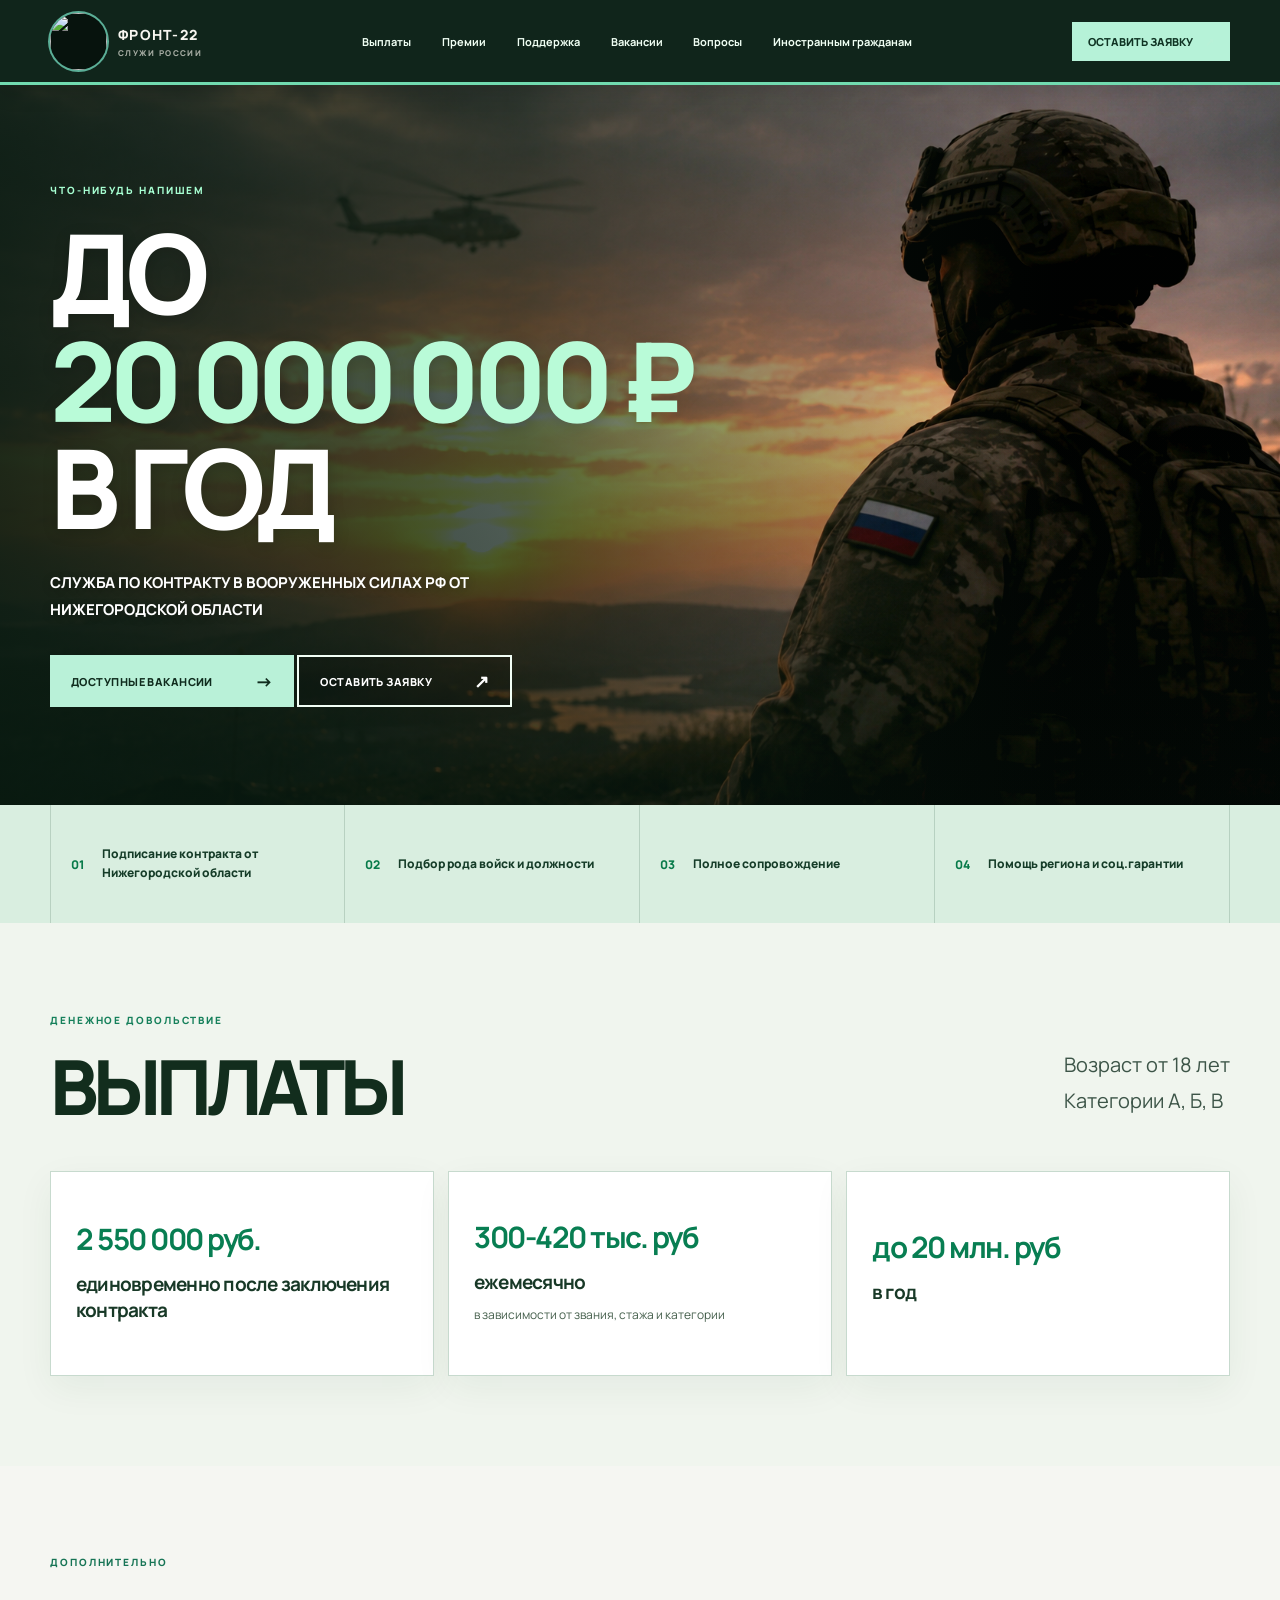
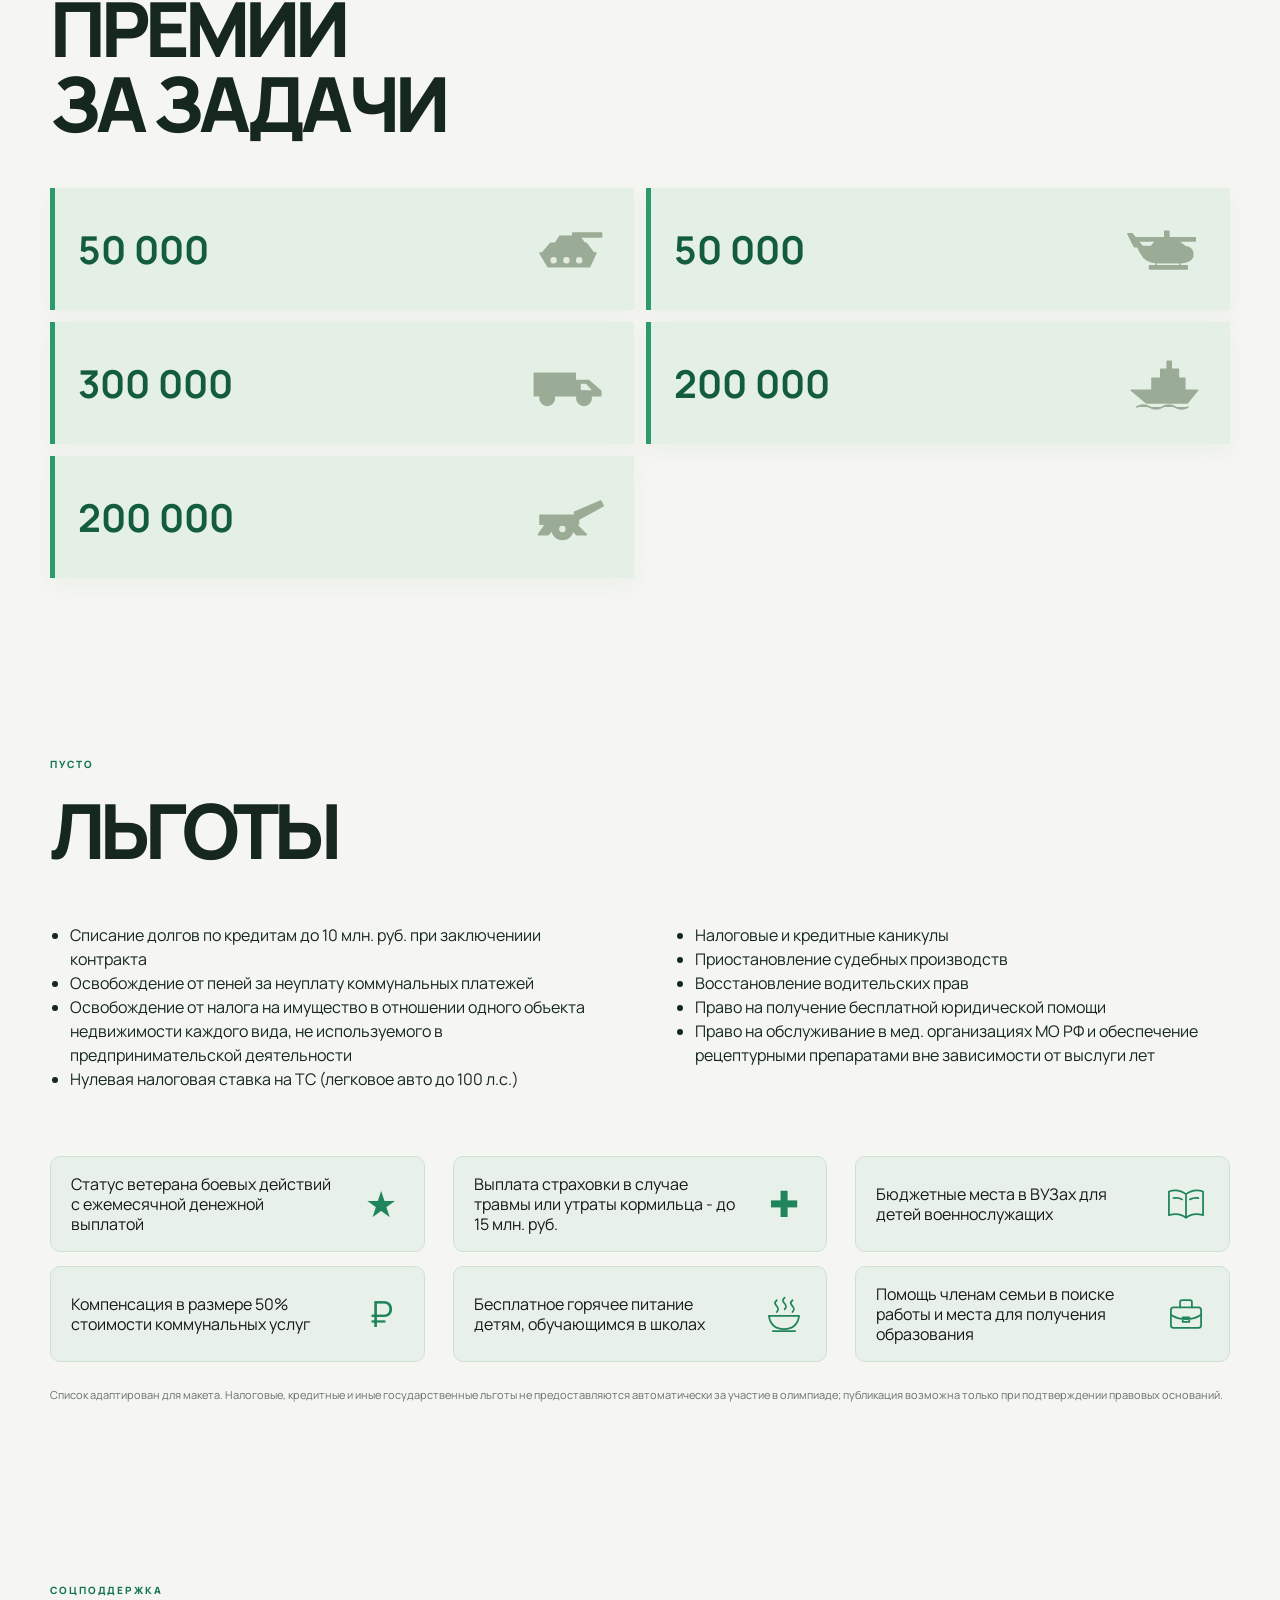
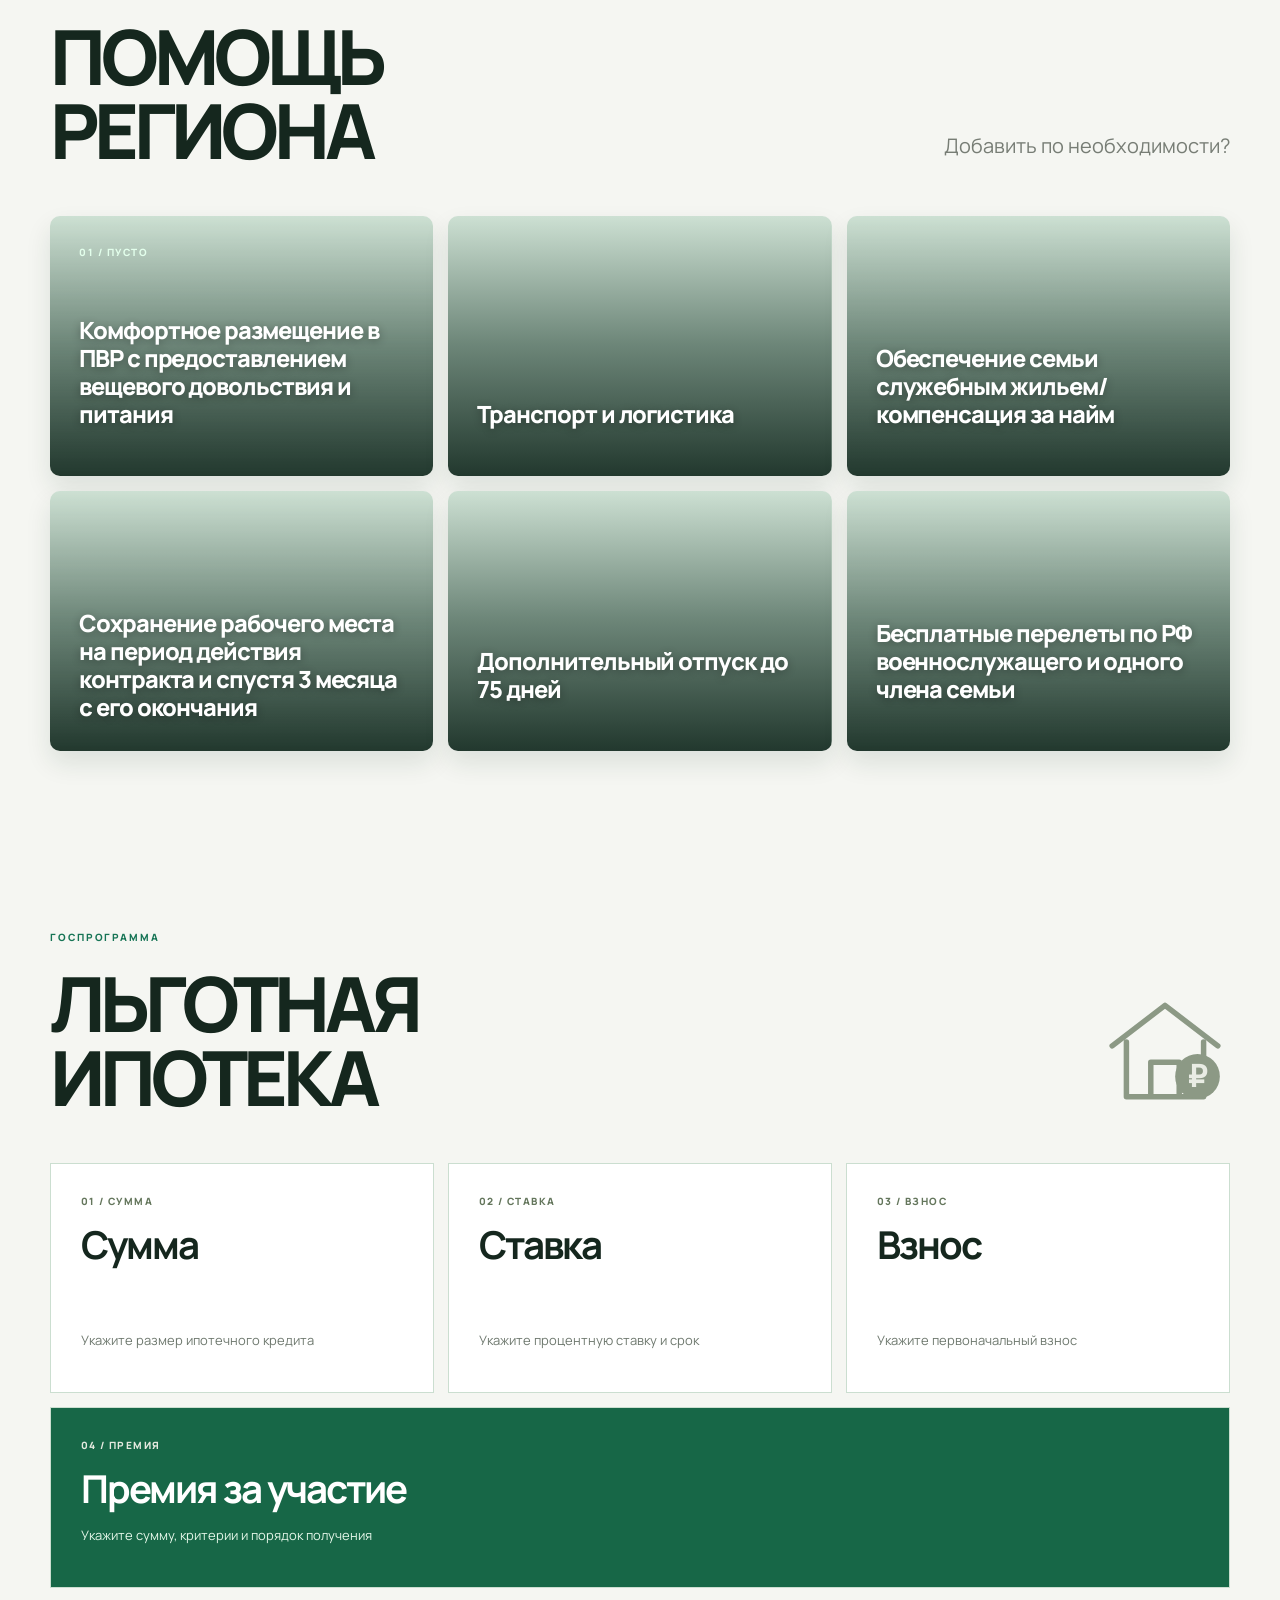
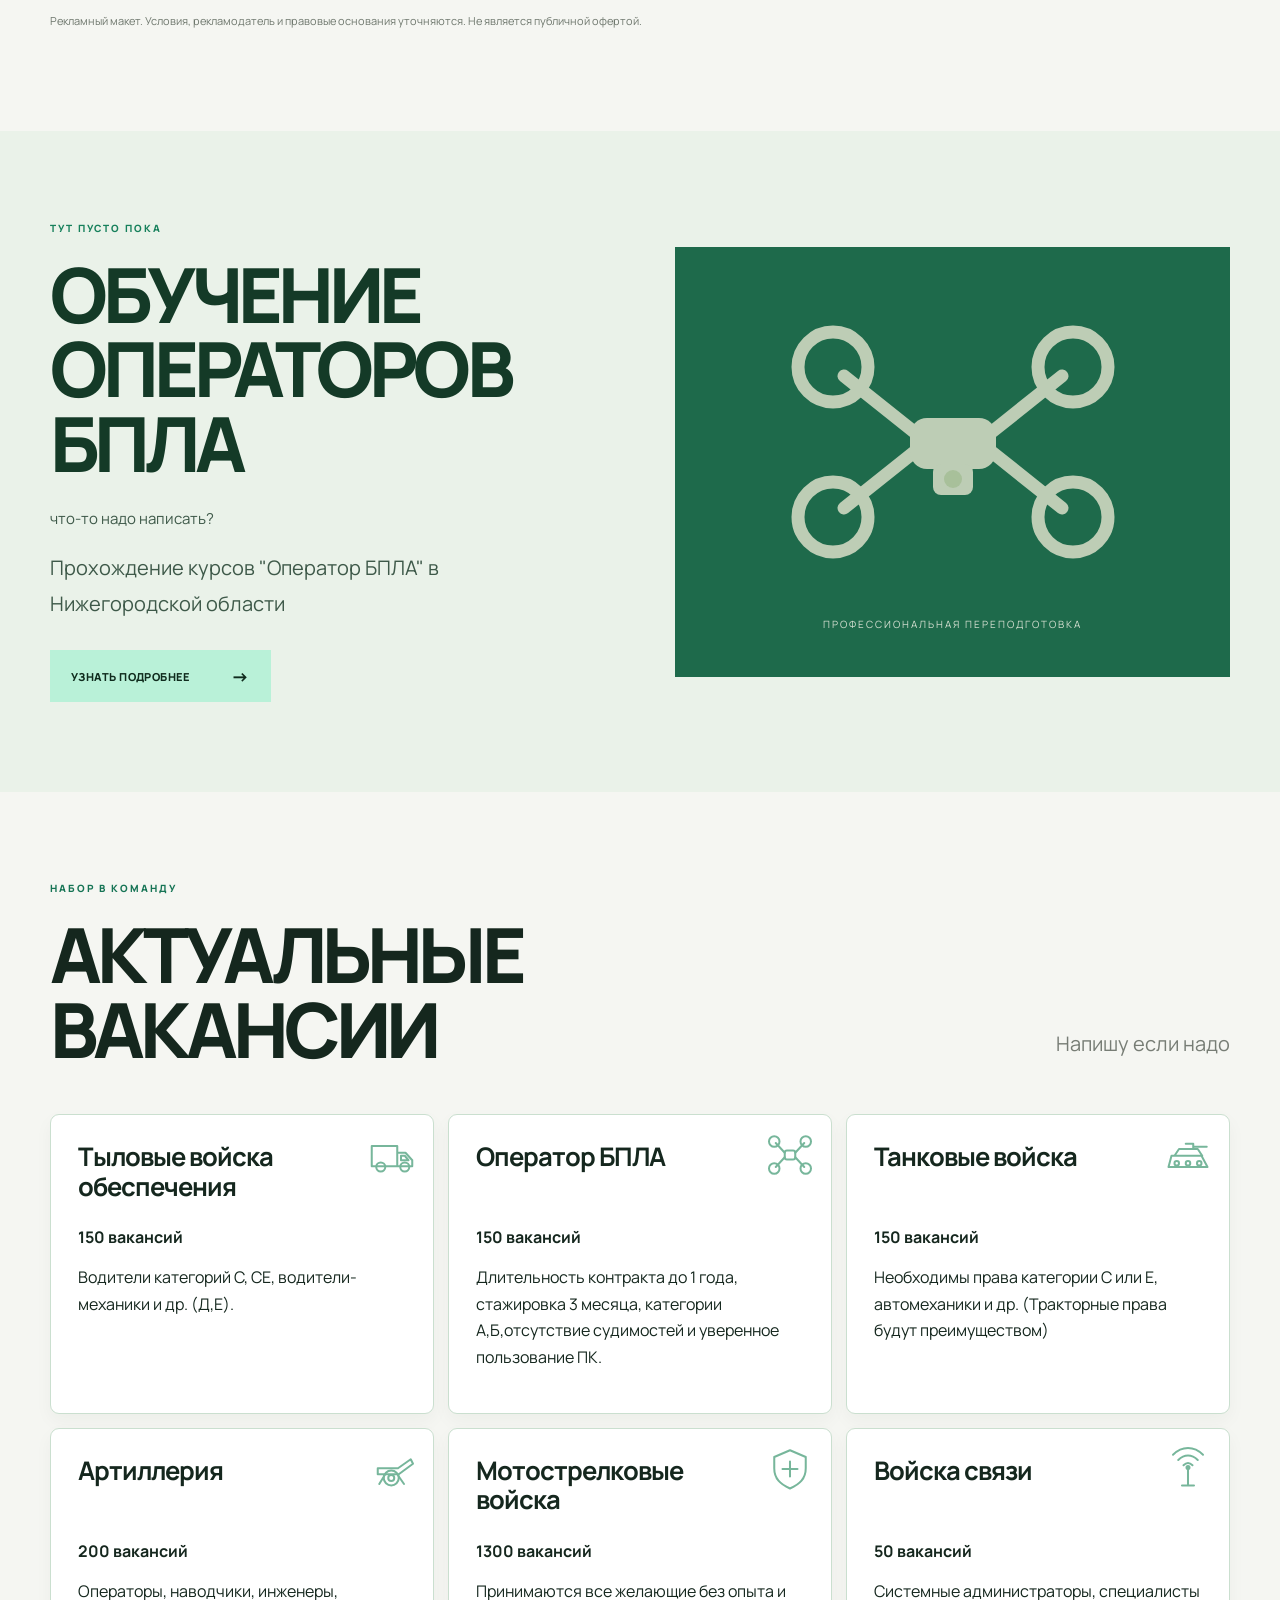
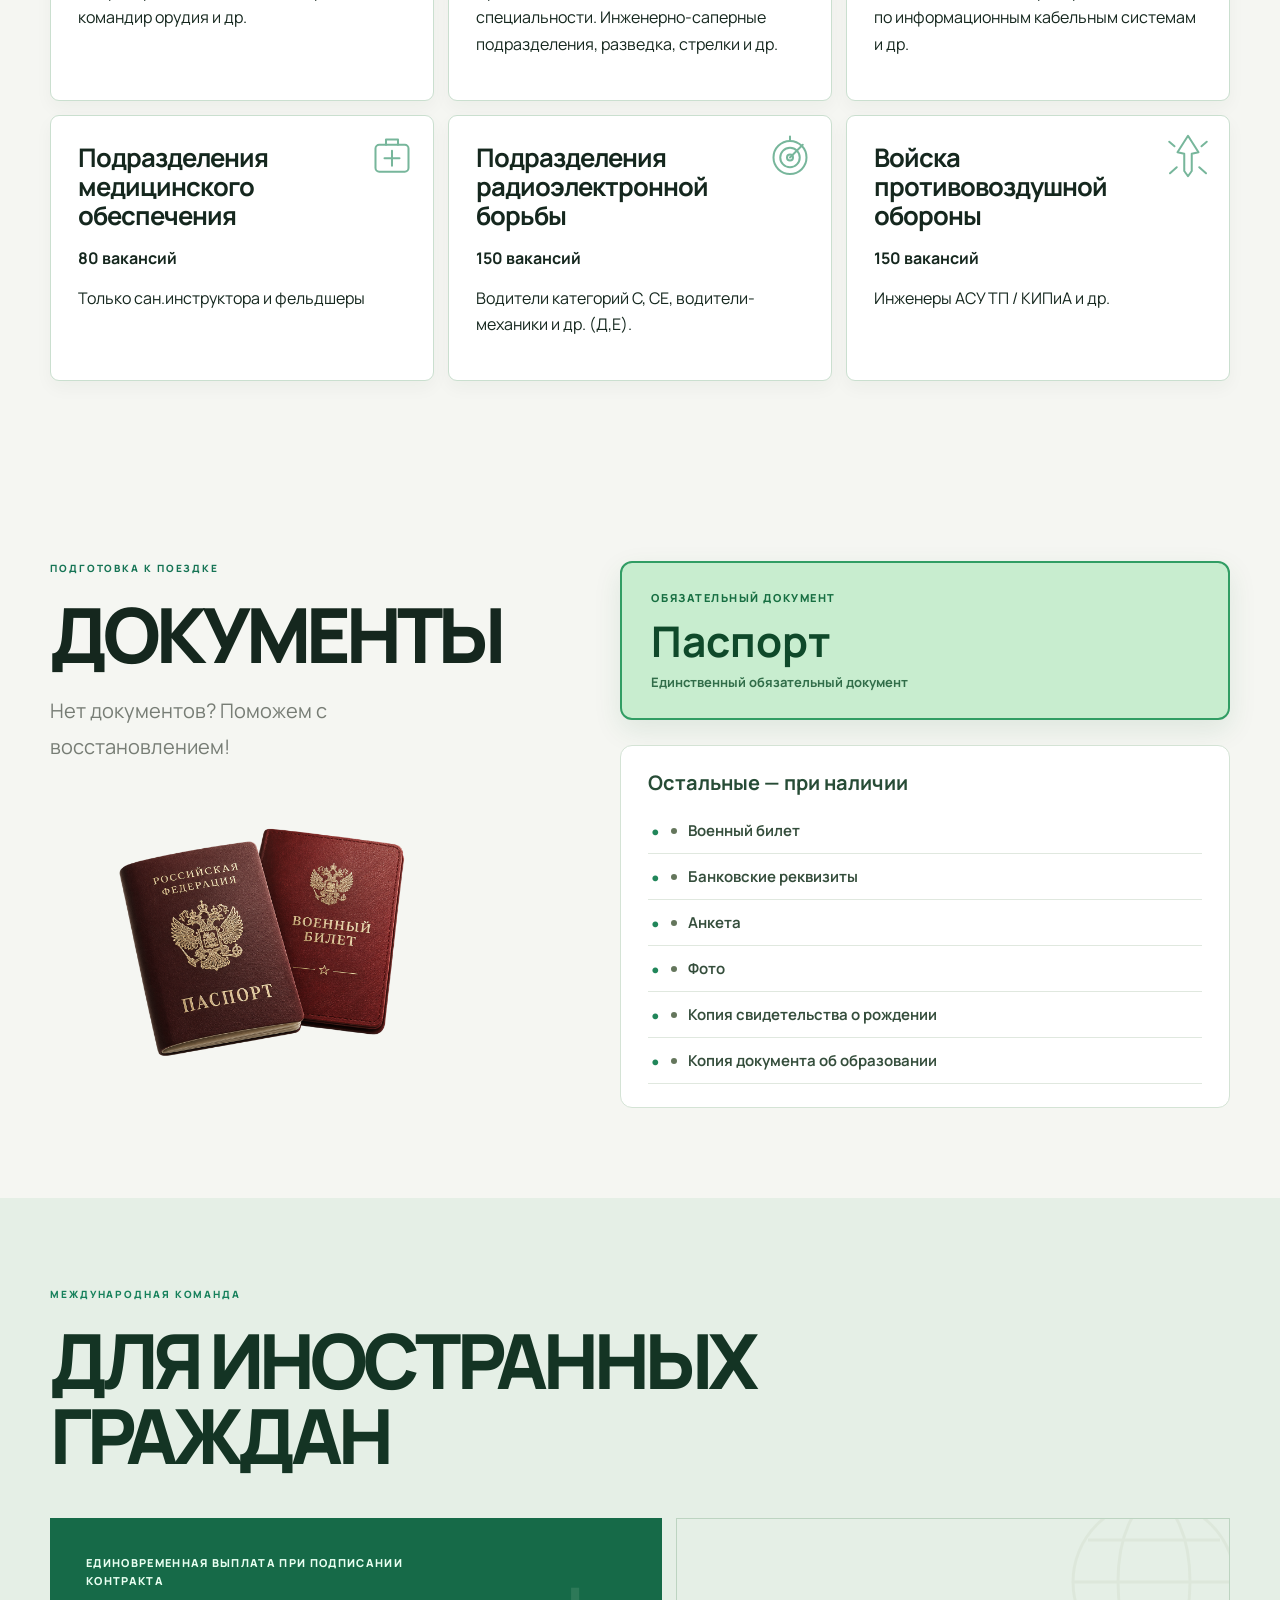
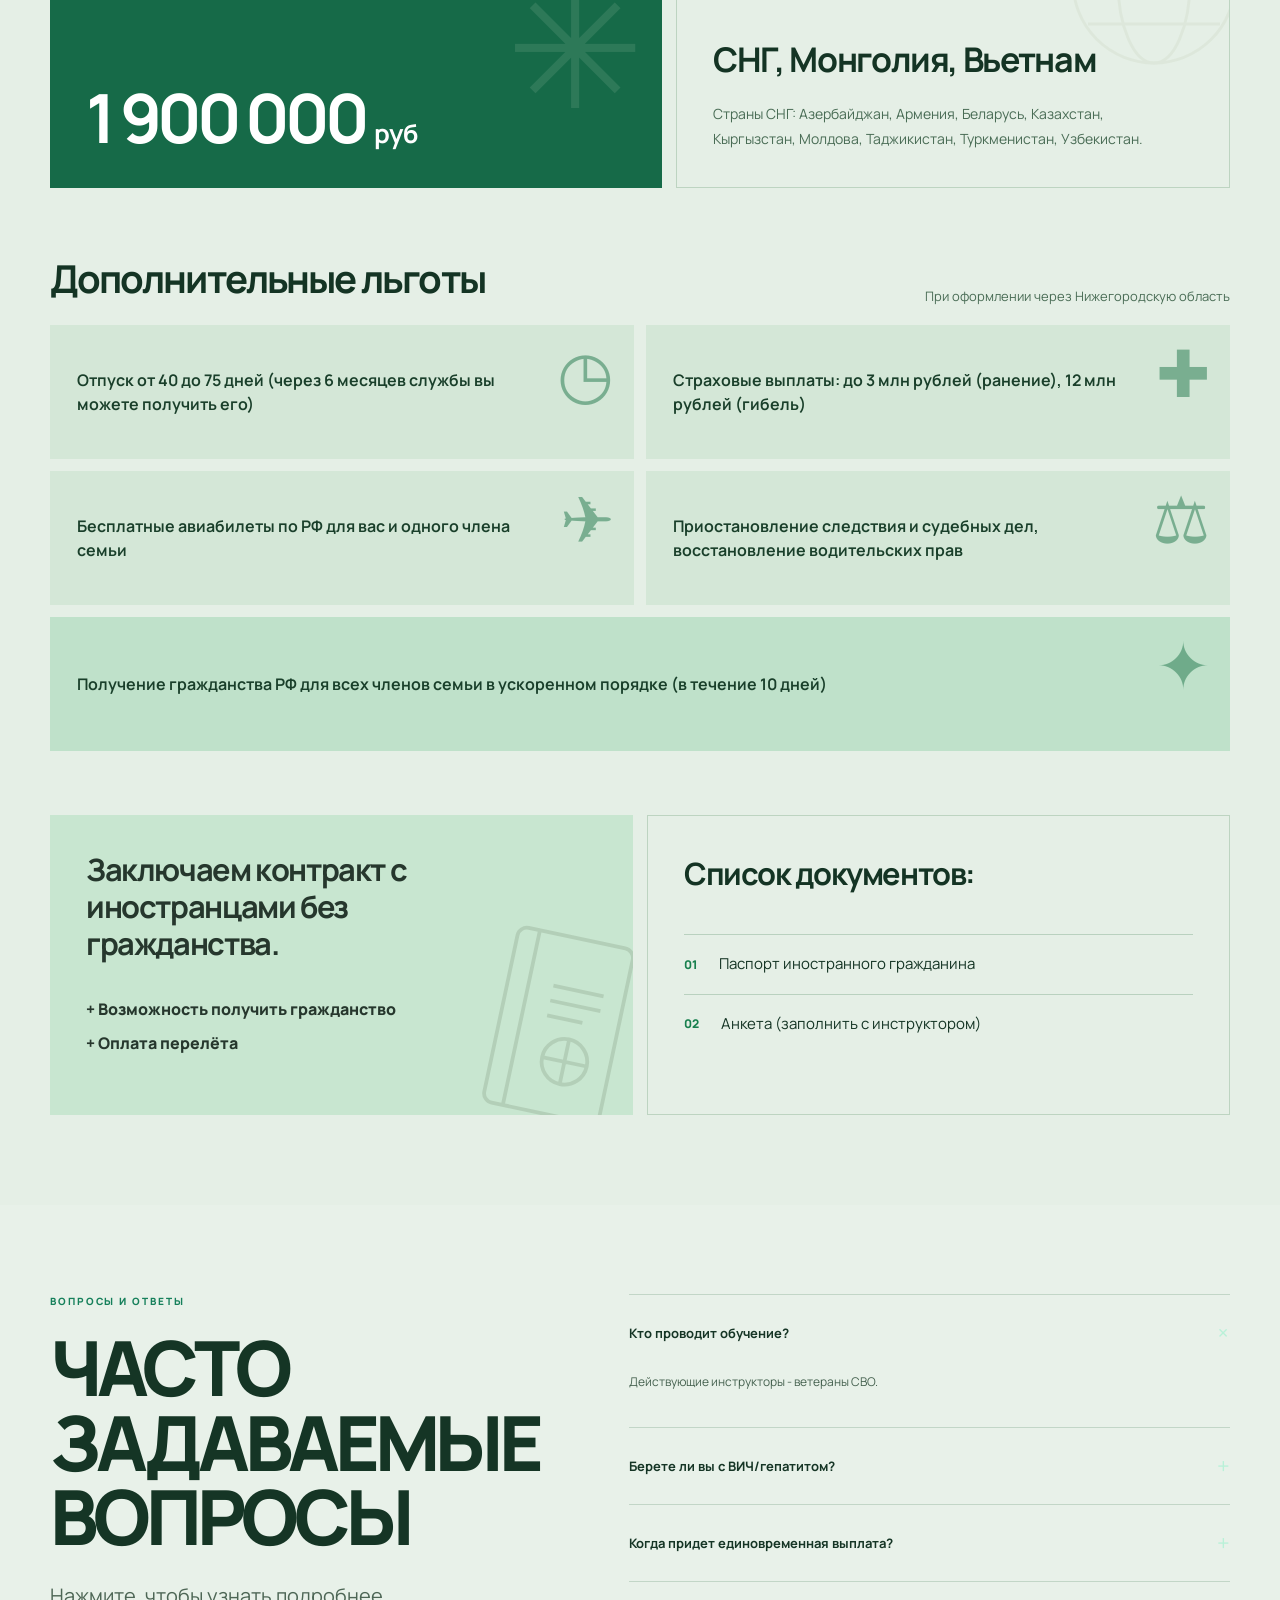
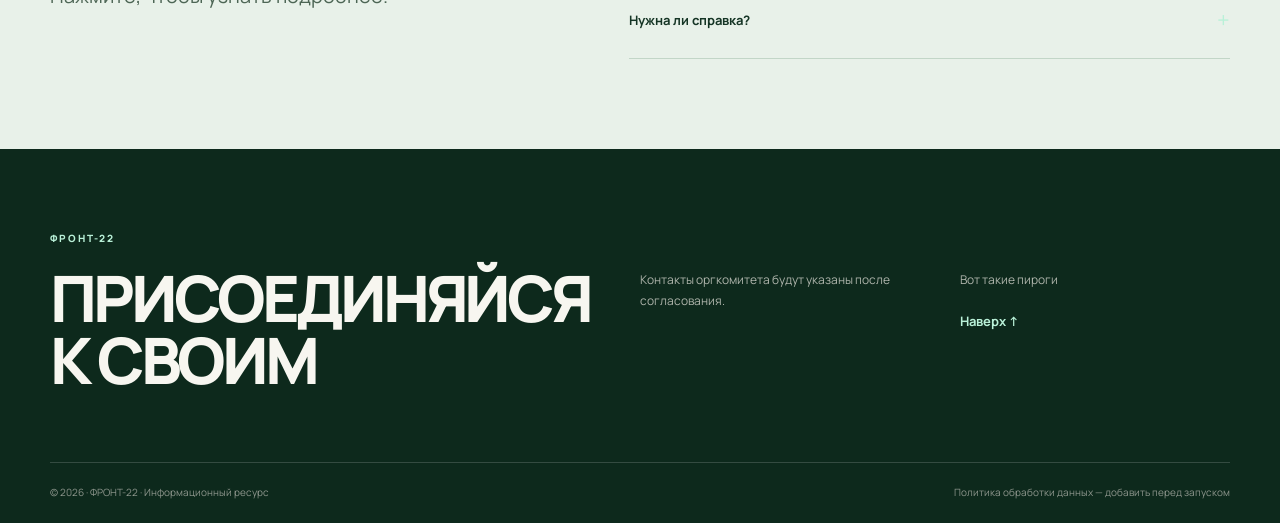
==== index.html @ 9c5a09bd "Add files via upload" ====
<!DOCTYPE html>

<html lang="ru">
<head>
<meta charset="utf-8"/>
<meta content="width=device-width, initial-scale=1" name="viewport"/>
<meta content="ФРОНТ-22 — информация о службе по контракту, выплатах, поддержке и документах." name="description"/>
<title>ФРОНТ-22</title>
<link href="https://fonts.googleapis.com" rel="preconnect"/>
<link crossorigin="" href="https://fonts.gstatic.com" rel="preconnect"/>
<link href="https://fonts.googleapis.com/css2?family=Manrope:wght@400;500;600;700;800&amp;display=swap" rel="stylesheet"/>
<link href="style.css" rel="stylesheet"/>
</head>
<body>
<!-- БЛОК 1. ШАПКА И НАВИГАЦИЯ -->
<header class="site-header" id="top">
<div class="container header-inner">
<a aria-label="На главную" class="brand" href="#top">
<span class="brand-mark"><img alt="" src="images/front22-logo.webp"/></span>
<span class="brand-name">ФРОНТ-22 <span>СЛУЖИ РОССИИ</span></span>
</a>
<button aria-expanded="false" aria-label="Открыть меню" class="menu-toggle">
<span></span><span></span><span></span>
</button>
<nav aria-label="Основная навигация" class="main-nav"><a href="#payments">Выплаты</a><a href="#awards">Премии</a><a href="#support">Поддержка</a><a href="#roles">Вакансии</a><a href="#faq">Вопросы</a><a href="#international">Иностранным гражданам</a></nav>
<button class="header-link js-open-form" type="button">ОСТАВИТЬ ЗАЯВКУ <span>↗</span></button>
</div>
</header>
<main>
<section class="hero section-dark" id="overview">
<div aria-label="Фото команды олимпиады" class="hero-image" role="img">
</div>
<div class="hero-shade">
</div>
<div class="container hero-content">
<p class="eyebrow">ЧТО-НИБУДЬ НАПИШЕМ</p>
<h2>ДО <span><br/>20 000 000 ₽<br/></span>В ГОД</h2><p class="hero-lead"><br/>СЛУЖБА ПО КОНТРАКТУ В ВООРУЖЕННЫХ СИЛАХ РФ ОТ НИЖЕГОРОДСКОЙ ОБЛАСТИ</p>
<div class="hero-actions">
<a class="button button-light" href="#roles">доступные вакансии <span>→</span></a>
<button class="button button-outline js-open-form" type="button">Оставить заявку <span>↗</span></button>
</div>
</div></section>
<section class="benefit-strip">
<div class="container benefit-grid">
<article class="benefit-item"><span class="benefit-number">01</span><p>Подписание контракта от Нижегородской области</p>
</article>
<article class="benefit-item"><span class="benefit-number">02</span><p>Подбор рода войск и должности</p>
</article>
<article class="benefit-item"><span class="benefit-number">03</span><p>Полное сопровождение</p>
</article>
<article class="benefit-item"><span class="benefit-number">04</span><p>Помощь региона и соц.гарантии</p>
</article>
</div>
</section>
<section class="section section-dark" id="payments">
<div class="container">
<div class="section-heading light-heading">
<div><p class="eyebrow">ДЕНЕЖНОЕ ДОВОЛЬСТВИЕ</p><h2>ВЫПЛАТЫ<br/></h2></div>
<p class="section-intro">Возраст от 18 лет<br/>Категории А, Б, В</p>
</div>
<div class="payout-grid">
<article class="payout-card"><strong>2 550 000 руб.</strong><h3>единовременно после заключения контракта</h3></article>
<article class="payout-card"><strong>300-420 тыс. руб</strong><h3>ежемесячно</h3><p>в зависимости от звания, стажа и категории</p></article>
<article class="payout-card"><strong>до 20 млн. руб</strong><h3>в год</h3><p></p></article>
</div>
</div>
</section>
<section class="section section-cream" id="awards">
<div class="container">
<div class="section-heading">
<div>
<p class="eyebrow eyebrow-dark">дополнительно</p>
<h2>ПРЕМИИ<br/>ЗА ЗАДАЧИ</h2>
</div>
</div>
<div class="award-grid">
<article class="award-card">
<div aria-hidden="true" class="award-vehicle"><svg aria-hidden="true" viewbox="0 0 100 100" xmlns="http://www.w3.org/2000/svg"><g fill="currentColor" stroke="currentColor" stroke-linecap="round" stroke-linejoin="round" stroke-width="2"><path d="M15 55h70l-8 17H25zM28 43h45l9 12H18zM40 34h24l7 9H34zM56 30h36v5H56z"></path><circle cx="32" cy="64" fill="#e6e8df" r="5"></circle><circle cx="48" cy="64" fill="#e6e8df" r="5"></circle><circle cx="64" cy="64" fill="#e6e8df" r="5"></circle></g></svg></div>
<strong>50 000</strong>
</article>
<article class="award-card">
<div aria-hidden="true" class="award-vehicle"><svg aria-hidden="true" viewbox="0 0 100 100" xmlns="http://www.w3.org/2000/svg"><g fill="currentColor" stroke="currentColor" stroke-linecap="round" stroke-linejoin="round" stroke-width="2"><path d="M17 47h57q12 0 12 10t-17 10H42q-15 0-21-12zM40 40h27l12 9H32zM15 36h74v4H15zM51 28h5v9h-5zM13 47l-8-16h5l13 16zM32 71h47v4H32zM40 67v6M70 67v6"></path></g></svg></div>
<strong>50 000</strong>
</article>
<article class="award-card">
<div aria-hidden="true" class="award-vehicle"><svg aria-hidden="true" viewbox="0 0 100 100" xmlns="http://www.w3.org/2000/svg"><g fill="currentColor" stroke="currentColor" stroke-linecap="round" stroke-linejoin="round" stroke-width="2"><path d="M8 38h51v28H8zM59 47h17l15 13v6H59zM65 50v10h17L73 50z"></path><circle cx="24" cy="69" r="9"></circle><circle cx="70" cy="69" r="9"></circle></g></svg></div>
<strong>300 000</strong>
</article>
<article class="award-card">
<div aria-hidden="true" class="award-vehicle"><svg aria-hidden="true" viewbox="0 0 100 100" xmlns="http://www.w3.org/2000/svg"><g fill="currentColor" stroke="currentColor" stroke-linecap="round" stroke-linejoin="round" stroke-width="2"><path d="M9 59h83L79 75H28zM35 44h41v15H35zM46 33h22v11H46zM54 23h5v10h-5zM16 80q8-5 16 0t16 0t16 0t16 0"></path></g></svg></div>
<strong>200 000</strong>
</article>
<article class="award-card">
<div aria-hidden="true" class="award-vehicle"><svg aria-hidden="true" viewbox="0 0 100 100" xmlns="http://www.w3.org/2000/svg"><g fill="currentColor" stroke="currentColor" stroke-linecap="round" stroke-linejoin="round" stroke-width="2"><path d="M15 48h48v11H15zM58 44l33-14 3 6-33 18zM22 59l-9 13h12l12-13zM48 59l13 13h12L60 59z"></path><circle cx="43" cy="65" r="13"></circle><circle cx="43" cy="65" fill="#e6e8df" r="5"></circle></g></svg></div>
<strong>200 000</strong>
</article>
</div>
</div>
</section>
<section class="section section-cream benefits-reference" id="perks">
<div class="container"><p class="eyebrow eyebrow-dark">ПУСТО</p><h2>ЛЬГОТЫ</h2><div class="benefits-columns"><ul><li>Списание долгов по кредитам до 10 млн. руб. при заключениии контракта</li><li>Освобождение от пеней за неуплату коммунальных платежей</li><li>Освобождение от налога на имущество в отношении одного объекта недвижимости каждого вида, не используемого в предпринимательской деятельности</li><li>Нулевая налоговая ставка на ТС (легковое авто до 100 л.с.)</li></ul><ul><li>Налоговые и кредитные каникулы</li><li>Приостановление судебных производств</li><li>Восстановление водительских прав</li><li>Право на получение бесплатной юридической помощи</li><li>Право на обслуживание в мед. организациях МО РФ и обеспечение рецептурными препаратами вне зависимости от выслуги лет</li></ul></div><div class="benefit-tiles"><article class="benefit-tile"><span>Статус ветерана боевых действий с ежемесячной денежной выплатой</span><span aria-hidden="true" class="benefit-icon">★</span></article><article class="benefit-tile"><span>Выплата страховки в случае травмы или утраты кормильца - до 15 млн. руб.</span><span aria-hidden="true" class="benefit-icon">✚</span></article><article class="benefit-tile"><span>Бюджетные места в ВУЗах для детей военнослужащих</span><span aria-hidden="true" class="benefit-icon"><svg aria-hidden="true" class="vector-icon" fill="none" stroke="currentColor" stroke-linecap="round" stroke-linejoin="round" stroke-width="2.7" viewbox="0 0 64 64"><path d="M32 17c-8-6-18-7-26-4v36c10-3 19-2 26 4 7-6 16-7 26-4V13c-8-3-18-2-26 4ZM32 17v36"></path><path d="M13 23c6-1 10 0 13 2M38 25c4-2 8-3 13-2"></path></svg></span></article><article class="benefit-tile"><span>Компенсация в размере 50% стоимости коммунальных услуг</span><span aria-hidden="true" class="benefit-icon">₽</span></article><article class="benefit-tile"><span>Бесплатное горячее питание детям, обучающимся в школах</span><span aria-hidden="true" class="benefit-icon"><svg aria-hidden="true" class="vector-icon" fill="none" stroke="currentColor" stroke-linecap="round" stroke-linejoin="round" stroke-width="2.7" viewbox="0 0 64 64"><path d="M9 35h46c-2 14-11 20-23 20S11 49 9 35ZM15 58h34M21 11c-9 8 8 9 0 18M33 7c-9 8 8 9 0 18M45 11c-9 8 8 9 0 18"></path></svg></span></article><article class="benefit-tile"><span>Помощь членам семьи в поиске работы и места для получения образования</span><span aria-hidden="true" class="benefit-icon"><svg aria-hidden="true" class="vector-icon" fill="none" stroke="currentColor" stroke-linecap="round" stroke-linejoin="round" stroke-width="2.7" viewbox="0 0 64 64"><rect height="31" rx="4" width="46" x="9" y="22"></rect><path d="M23 22v-8a3 3 0 0 1 3-3h12a3 3 0 0 1 3 3v8M9 33c13 9 33 9 46 0M27 37h10v7H27z"></path></svg></span></article></div><p class="benefit-disclaimer">Список адаптирован для макета. Налоговые, кредитные и иные государственные льготы не предоставляются автоматически за участие в олимпиаде; публикация возможна только при подтверждении правовых оснований.</p></div></section>
<section class="section section-cream support-section" id="support">
<div class="container">
<div class="section-heading">
<div><p class="eyebrow eyebrow-dark">СОЦПОДДЕРЖКА</p><h2>ПОМОЩЬ<br/>РЕГИОНА</h2></div>
<p class="section-intro">Добавить по необходимости?</p>
</div>
<div class="support-grid">
<article class="support-tile support-tile-lead" data-scene="lodging"><span class="support-index">01 / ПУСТО</span><h1>Комфортное размещение в ПВР с предоставлением вещевого довольствия и питания</h1><p></p>
</article>
<article class="support-tile" data-scene="car"><span class="support-index"></span><h1>Транспорт и логистика</h1><p></p>
</article>
<article class="support-tile" data-scene="home"><span class="support-index"></span><h1>Обеспечение семьи служебным жильем/компенсация за найм</h1><p></p>
</article>
<article class="support-tile support-tile-photo" data-scene="office"><span class="support-index"></span><h1>Сохранение рабочего места на период действия контракта и спустя 3 месяца с его окончания</h1>
</article>
<article class="support-tile" data-scene="holiday"><span class="support-index"></span><h1>Дополнительный отпуск до 75 дней</h1><p></p>
</article>
<article class="support-tile support-tile-accent" data-scene="plane"><span class="support-index"></span><h1>Бесплатные перелеты по РФ военнослужащего и одного члена семьи</h1><p></p>
</article>
</div>
</div></section>
<!--ниже пункт про ипотеку--->
<section class="section section-cream mortgage-section" id="mortgage">
<div class="container">
<div class="section-heading">
<div><p class="eyebrow eyebrow-dark">ГОСПРОГРАММА</p><h2>ЛЬГОТНАЯ<br/>ИПОТЕКА</h2>
</div>
<svg aria-hidden="true" class="mortgage-heading-art" fill="none" stroke="currentColor" stroke-linecap="round" stroke-linejoin="round" stroke-width="2.7" viewbox="0 0 64 64"><path d="M6 30 32 10l26 20M13 28v27h38V28M25 55V38h14v17"></path><circle cx="48" cy="45" fill="currentColor" r="11" stroke="none"></circle><text fill="#e5e9e0" font-family="Arial" font-size="15" font-weight="700" stroke="none" text-anchor="middle" x="48" y="50">₽</text></svg>
</div>
<div class="mortgage-stats">
<article class="mortgage-stat"><span>01 / СУММА</span><strong>Сумма</strong><p>Укажите размер ипотечного кредита</p>
</article>
<article class="mortgage-stat"><span>02 / СТАВКА</span><strong>Ставка</strong><p>Укажите процентную ставку и срок</p>
</article>
<article class="mortgage-stat"><span>03 / ВЗНОС</span><strong>Взнос</strong><p>Укажите первоначальный взнос</p>
</article>
<article class="mortgage-stat mortgage-stat-accent"><span>04 / ПРЕМИЯ</span><strong>Премия за участие</strong><p>Укажите сумму, критерии и порядок получения</p>
</article>
</div>
<p class="ad-disclosure">Рекламный макет. Условия, рекламодатель и правовые основания уточняются. Не является публичной офертой.</p>
</div>
</section>

<section class="section section-dark" id="drone">
<div class="container drone-layout">
<div>
<p class="eyebrow">тут пусто пока</p><h2>ОБУЧЕНИЕ<br/>ОПЕРАТОРОВ БПЛА</h2>
<p class="drone-lead">что-то надо написать?</p>
<p class="section-intro">Прохождение курсов "Оператор БПЛА" в Нижегородской области</p>
<a class="button button-light" href="#roles">Узнать подробнее <span>→</span></a>
</div>
<div aria-label="Схематичное изображение квадрокоптера" class="drone-visual">
<svg aria-label="Квадрокоптер с камерой" role="img" viewbox="0 0 400 300"><g fill="none" stroke="currentColor" stroke-linecap="round" stroke-width="13"><path d="M165 143 L91 84 M235 143 L309 84 M165 157 L91 216 M235 157 L309 216"></path><circle cx="80" cy="75" r="35"></circle><circle cx="320" cy="75" r="35"></circle><circle cx="80" cy="225" r="35"></circle><circle cx="320" cy="225" r="35"></circle></g><rect fill="currentColor" height="51" rx="17" width="86" x="157" y="126"></rect><rect fill="currentColor" height="31" rx="8" width="40" x="180" y="172"></rect><circle cx="200" cy="187" fill="#a8c09a" r="9"></circle></svg><span>ПРОФЕССИОНАЛЬНАЯ ПЕРЕПОДГОТОВКА</span>
</div>
</div>
</section>
<section class="section section-cream" id="roles">
<div class="container">
<div class="section-heading">
<div>
<p class="eyebrow eyebrow-dark">НАБОР В КОМАНДУ</p>
<h2>АКТУАЛЬНЫЕ<br/>ВАКАНСИИ</h2>
</div>
<p class="section-intro">Напишу если надо</p>
</div>
<div class="roles-nine">
<a class="role-nine" href="#application"><svg aria-hidden="true" class="role-art" fill="none" stroke="currentColor" stroke-linecap="round" stroke-linejoin="round" stroke-width="2.7" viewbox="0 0 64 64"><path d="M5 20h34v27H5zM39 29h11l9 10v8H39zM44 33h5l5 6H44z"></path><circle cx="17" cy="48" r="6"></circle><circle cx="49" cy="48" r="6"></circle></svg><span class="card-index"></span><h3>Тыловые войска обеспечения</h3><strong>150 вакансий</strong><p>Водители категорий С, СЕ, водители-механики и др. (Д,Е).</p></a>
<a class="role-nine" href="#application"><svg aria-hidden="true" class="role-art" fill="none" stroke="currentColor" stroke-linecap="round" stroke-linejoin="round" stroke-width="2.7" viewbox="0 0 64 64"><rect height="12" rx="3" width="14" x="25" y="26"></rect><path d="M25 29 13 16M39 29l12-13M25 35 13 48M39 35l12 13"></path><circle cx="11" cy="14" r="7"></circle><circle cx="53" cy="14" r="7"></circle><circle cx="11" cy="50" r="7"></circle><circle cx="53" cy="50" r="7"></circle></svg><span class="card-index"></span><h3>Оператор БПЛА</h3><strong>150 вакансий</strong><p>Длительность контракта до 1 года, стажировка 3 месяца, категории А,Б,отсутствие судимостей и уверенное пользование ПК. </p></a>
<a class="role-nine" href="#application"><svg aria-hidden="true" class="role-art" fill="none" stroke="currentColor" stroke-linecap="round" stroke-linejoin="round" stroke-width="2.7" viewbox="0 0 64 64"><path d="M10 33h40l8 15H6zM20 24h25l6 9H14zM29 17h10v7M39 21h18"></path><circle cx="17" cy="43" r="3"></circle><circle cx="32" cy="43" r="3"></circle><circle cx="47" cy="43" r="3"></circle></svg><span class="card-index"></span><h3>Танковые войска</h3><strong>150 вакансий</strong><p>Необходимы права категории С или Е, автомеханики и др. (Тракторные права будут преимуществом)</p></a>
<a class="role-nine" href="#application"><svg aria-hidden="true" class="role-art" fill="none" stroke="currentColor" stroke-linecap="round" stroke-linejoin="round" stroke-width="2.7" viewbox="0 0 64 64"><path d="M13 31h27l17-12 3 6-19 14H13zM23 39l-8 13M39 39l9 13"></path><circle cx="31" cy="44" r="10"></circle><circle cx="31" cy="44" r="4"></circle></svg><span class="card-index"></span><h3>Артиллерия</h3><strong>200 вакансий</strong><p>Операторы, наводчики, инженеры, командир орудия и др.</p></a>
<a class="role-nine" href="#application"><svg aria-hidden="true" class="role-art" fill="none" stroke="currentColor" stroke-linecap="round" stroke-linejoin="round" stroke-width="2.7" viewbox="0 0 64 64"><path d="M32 7 53 16v15c0 14-8 21-21 27C19 52 11 45 11 31V16zM22 32h20M32 22v20"></path></svg><span class="card-index"></span><h3>Мотострелковые войска</h3><strong>1300 вакансий</strong><p>Принимаются все желающие без опыта и специальности. Инженерно-саперные подразделения, разведка, стрелки и др.</p></a>
<a class="role-nine" href="#application"><svg aria-hidden="true" class="role-art" fill="none" stroke="currentColor" stroke-linecap="round" stroke-linejoin="round" stroke-width="2.7" viewbox="0 0 64 64"><path d="M32 54V30M24 54h16M19 20c8-8 18-8 26 0M12 13c12-12 28-12 40 0M26 27c4-4 8-4 12 0"></path><circle cx="32" cy="30" r="2"></circle></svg><span class="card-index"></span><h3>Войска связи</h3><strong>50 вакансий</strong><p>Системные администраторы, специалисты по информационным кабельным системам и др.</p></a>
<a class="role-nine" href="#application"><svg aria-hidden="true" class="role-art" fill="none" stroke="currentColor" stroke-linecap="round" stroke-linejoin="round" stroke-width="2.7" viewbox="0 0 64 64"><rect height="36" rx="5" width="44" x="10" y="17"></rect><path d="M24 17v-7h16v7M32 25v20M22 35h20"></path></svg><span class="card-index"></span><h3>Подразделения медицинского обеспечения</h3><strong>80 вакансий</strong><p>Только сан.инструктора и фельдшеры</p></a>
<a class="role-nine" href="#application"><svg aria-hidden="true" class="role-art" fill="none" stroke="currentColor" stroke-linecap="round" stroke-linejoin="round" stroke-width="2.7" viewbox="0 0 64 64"><circle cx="32" cy="34" r="22"></circle><circle cx="32" cy="34" r="13"></circle><circle cx="32" cy="34" r="4"></circle><path d="M32 34 49 17M32 12v-6"></path></svg><span class="card-index"></span><h3>Подразделения радиоэлектронной борьбы</h3><strong>150 вакансий</strong><p>Водители категорий С, СЕ, водители-механики и др. (Д,Е).</p></a>
<a class="role-nine" href="#application"><svg aria-hidden="true" class="role-art" fill="none" stroke="currentColor" stroke-linecap="round" stroke-linejoin="round" stroke-width="2.7" viewbox="0 0 64 64"><path d="M32 5 46 27l-9 2v23l-5 7-5-7V29l-9-2zM17 47l-9 8M47 47l9 8M14 19 7 13M50 19l7-6"></path></svg><span class="card-index"></span><h3>Войска противовоздушной обороны</h3><strong>150 вакансий</strong><p>Инженеры АСУ ТП / КИПиА и др.</p></a>
</div>
</div>
</section>
<section class="section section-cream" id="documents">
<div class="container documents-layout">
<div>
<p class="eyebrow eyebrow-dark">ПОДГОТОВКА К ПОЕЗДКЕ</p>
<h2>ДОКУМЕНТЫ</h2>
<p class="section-intro">Нет документов? Поможем с восстановлением!</p>
<img alt="Паспорт РФ и военный билет" class="documents-image" src="images/documents.png"/></div>
<div class="document-list"><div class="documents-required-block"><span class="documents-kicker">ОБЯЗАТЕЛЬНЫЙ ДОКУМЕНТ</span><strong>Паспорт</strong><p>Единственный обязательный документ</p></div><div class="documents-optional"><h3>Остальные — при наличии</h3><div class="document-row"><span>Военный билет</span></div><div class="document-row"><span>Банковские реквизиты</span></div><div class="document-row"><span>Анкета</span></div><div class="document-row"><span>Фото</span></div><div class="document-row"><span>Копия свидетельства о рождении</span></div><div class="document-row"><span>Копия документа об образовании</span></div></div></div>
</div>
</section>
<section class="section section-dark international-section" id="international">
<div class="container">
<div class="international-heading"><p class="eyebrow">МЕЖДУНАРОДНАЯ КОМАНДА</p><h2>ДЛЯ ИНОСТРАННЫХ<br/>ГРАЖДАН</h2></div>
<div class="international-top">
<div class="international-payment"><span class="international-small">ЕДИНОВРЕМЕННАЯ ВЫПЛАТА ПРИ ПОДПИСАНИИ КОНТРАКТА</span><strong>1 900 000 <small>руб</small></strong><div aria-hidden="true" class="international-payment-art">✳</div></div>
<div class="international-countries"><h3>СНГ, Монголия, Вьетнам</h3><p>Страны СНГ: Азербайджан, Армения, Беларусь, Казахстан, Кыргызстан, Молдова, Таджикистан, Туркменистан, Узбекистан.</p><div aria-hidden="true" class="international-globe"><svg fill="none" stroke="currentColor" stroke-width="2" viewbox="0 0 140 140"><circle cx="70" cy="70" r="54"></circle><ellipse cx="70" cy="70" rx="24" ry="54"></ellipse><path d="M16 70h108M26 42h88M26 98h88"></path></svg></div></div>
</div>
<div class="international-subheading"><h3>Дополнительные льготы</h3><p>При оформлении через Нижегородскую область</p></div>
<div class="international-benefits">
<article class="international-benefit"><span aria-hidden="true" class="international-symbol">◷</span><p>Отпуск от 40 до 75 дней (через 6 месяцев службы вы можете получить его)</p></article>
<article class="international-benefit"><span aria-hidden="true" class="international-symbol">✚</span><p>Страховые выплаты: до 3 млн рублей (ранение), 12 млн рублей (гибель)</p></article>
<article class="international-benefit"><span aria-hidden="true" class="international-symbol">✈</span><p>Бесплатные авиабилеты по РФ для вас и одного члена семьи</p></article>
<article class="international-benefit"><span aria-hidden="true" class="international-symbol">⚖</span><p>Приостановление следствия и судебных дел, восстановление водительских прав</p></article>
<article class="international-benefit international-benefit-wide"><span aria-hidden="true" class="international-symbol">✦</span><p>Получение гражданства РФ для всех членов семьи в ускоренном порядке (в течение 10 дней)</p></article>
</div>
<div class="international-bottom">
<div class="international-citizenship"><div aria-hidden="true" class="international-passport-icon"><svg fill="none" stroke="currentColor" stroke-width="2" viewbox="0 0 100 110"><rect height="94" rx="5" width="62" x="19" y="8"></rect><path d="M30 8v94M43 35h27M43 43h27M43 51h19"></path><circle cx="57" cy="73" r="12"></circle><path d="M45 73h24M57 61v24"></path></svg></div><h3>Заключаем контракт с иностранцами без гражданства.</h3><p>+ Возможность получить гражданство</p><p>+ Оплата перелёта</p></div>
<div class="international-documents"><h3>Список документов:</h3><div class="international-document-row"><span>01</span><p>Паспорт иностранного гражданина</p></div><div class="international-document-row"><span>02</span><p>Анкета (заполнить с инструктором)</p></div></div>
</div>
</div>
</section>

<section class="section section-dark" id="faq">
<div class="container faq-layout">
<div>
<p class="eyebrow">ВОПРОСЫ И ОТВЕТЫ</p>
<h2>ЧАСТО<br/>ЗАДАВАЕМЫЕ<br/>ВОПРОСЫ</h2>
<p class="section-intro">Нажмите, чтобы узнать подробнее.</p>
</div>
<div class="faq-list"><details class="faq-item" open=""><summary>Кто проводит обучение?<span>+</span></summary><p>Действующие инструкторы - ветераны СВО.</p></details><details class="faq-item"><summary>Берете ли вы с ВИЧ/гепатитом?<span>+</span></summary><p>Мы рассматриваем разных кандидатов.</p></details><details class="faq-item"><summary>Когда придет единовременная выплата?<span>+</span></summary><p>В течение 10-14 рабочих дней с момента подписания контракта.</p></details><details class="faq-item"><summary>Нужна ли справка?<span>+</span></summary><p>Нет, по прибытии в Нижний Новгород вы пройдете полный медицинский осмотр.</p></details>
</div>
</div>
</section>
</main>
<!-- МОДАЛЬНОЕ ОКНО. ФОРМА ЗАПИСИ НА КУРС -->
<div aria-hidden="true" class="modal" id="course-modal">
<div class="modal-backdrop js-close-form"></div>
<section aria-labelledby="course-form-title" aria-modal="true" class="modal-dialog" role="dialog">
<button aria-label="Закрыть окно" class="modal-close js-close-form" type="button">×</button>
<p class="eyebrow eyebrow-dark">ЗАЯВКА НА ПОДПИСАНИЕ КОНТРАКТА</p>
<h2 id="course-form-title">ОСТАВИТЬ<br/>ЗАЯВКУ</h2>
<p class="modal-description">Оставьте контакты и мы Вам перезвоним</p>
<form class="course-form" id="course-form">
<label>
<span>ФИО</span>
<input autocomplete="name" name="full_name" placeholder="Ваше имя и фамилия" required="" type="text"/>
</label>
<label>
<span>Телефон</span>
<input autocomplete="tel" name="phone" placeholder="+7 (___) ___-__-__" required="" type="tel"/>
</label>
<label>
<span>Telegram / Whatsapp / MAX</span>
<input autocomplete="off" name="messenger" placeholder="@" required="" type="text"/>
</label>
<fieldset class="course-options">
<legend>Категория годности</legend>
<label class="course-option"><input name="course" required="" type="radio" value="А"/><span aria-hidden="true" class="radio-mark"></span><span>А</span></label><label class="course-option"><input name="course" required="" type="radio" value="Б"/><span aria-hidden="true" class="radio-mark"></span><span>Б</span></label><label class="course-option"><input name="course" required="" type="radio" value="В"/><span aria-hidden="true" class="radio-mark"></span><span>В</span></label></fieldset>
<label class="consent-row">
<input name="consent" required="" type="checkbox"/>
<span>Согласие на обработку персональных данных</span>
</label>
<input aria-hidden="true" autocomplete="off" name="website" style="position:absolute;left:-9999px;" tabindex="-1" type="text"/>
<button class="button button-dark form-submit" type="submit">Отправить заявку <span>→</span></button>
<p class="form-note">После отправки проверьте корректность введенных данных.</p>
<p aria-live="polite" class="form-success" hidden="" id="form-success" role="status"></p>
</form>
</section>
</div>
<!-- БЛОК 12. ПОДВАЛ / КОНТАКТЫ -->
<footer class="site-footer" id="contacts">
<div class="container footer-top">
<div><p class="eyebrow">ФРОНТ-22</p><h2>ПРИСОЕДИНЯЙСЯ<br/>К СВОИМ</h2></div>
<div class="footer-info"><p>Контакты оргкомитета будут указаны после согласования.</p></div>
<div class="footer-info"><p>Вот такие пироги</p><a href="#top">Наверх ↑</a></div>
</div>
<div class="container footer-bottom"><span>© 2026 · ФРОНТ-22 · Информационный ресурс</span><a href="#contacts">Политика обработки данных — добавить перед запуском</a></div>
</footer>
<script src="script.js"></script>
</body>
</html>
---- style.css ----
/* =========================================================
   ЭНДОКРИНОЛОГИЯ — STYLE.CSS
   Все визуальные настройки находятся в этом файле.
   ========================================================= */

:root {
  --ink: #171a19;
  --ink-soft: #242a27;
  --cream: #f2f0e9;
  --paper: #fbfaf6;
  --muted: #a6aaa3;
  --line: rgba(255,255,255,.16);
  --line-dark: rgba(23,26,25,.16);
  --accent: #b8c6a7;
  --accent-dark: #64765c;
  --container: 1180px;
  --radius: 4px;
}

* { box-sizing: border-box; }
html { scroll-behavior: smooth; scroll-padding-top: 86px; }
body { margin: 0; font-family: "Manrope", Arial, sans-serif; color: var(--ink); background: var(--cream); }
a { color: inherit; text-decoration: none; }
button { font: inherit; }
.container { width: min(var(--container), calc(100% - 64px)); margin-inline: auto; }
.section { padding: 112px 0; }
.section-cream { background: var(--cream); }
.section-dark { color: #f7f6f0; background: var(--ink); }
.eyebrow { margin: 0 0 22px; color: var(--accent); font-size: 10px; font-weight: 800; letter-spacing: .19em; text-transform: uppercase; }
.eyebrow-dark { color: var(--accent-dark); }
h1, h2, h3, p { margin-top: 0; }
h1, h2 { font-weight: 800; letter-spacing: -.065em; line-height: .98; }
h2 { margin-bottom: 0; font-size: clamp(42px, 6vw, 76px); }
.section-heading { display: flex; align-items: end; justify-content: space-between; gap: 48px; margin-bottom: 54px; }
.section-intro { max-width: 390px; margin: 0 0 4px; color: #777d75; font-size: 20px; line-height: 1.8; }
.light-heading .section-intro { color: #b0b5ae; }

/* БЛОК 1 — ШАПКА */
.site-header { position: sticky; z-index: 50; top: 0; color: #f7f6f0; background: linear-gradient(90deg, rgba(15,19,17,.88), rgba(15,19,17,.62)), url("images/header.jpg") center 45% / cover; border-bottom: 1px solid rgba(255,255,255,.16); }
.header-inner { min-height: 82px; display: flex; align-items: center; justify-content: space-between; gap: 28px; }
.brand { display: flex; align-items: center; gap: 11px; flex-shrink: 0; }
.brand-mark { display: grid; width: 38px; height: 38px; place-items: center; border: 1px solid var(--accent); color: var(--accent); font-size: 20px; font-weight: 800; }
.brand-name { display: flex; flex-direction: column; gap: 3px; font-size: 11px; font-weight: 800; letter-spacing: .12em; }
.brand-name span { color: #a7ada4; font-size: 8px; letter-spacing: .18em; }
.main-nav { display: flex; align-items: center; gap: clamp(14px, 2.4vw, 32px); }
.main-nav a, .header-link { font-size: 11px; font-weight: 700; transition: color .2s; }
.main-nav a { color: #d6d9d2; }
.main-nav a:hover, .header-link:hover { color: var(--accent); }
.header-link { padding: 12px 16px; border: 1px solid rgba(255,255,255,.3); white-space: nowrap; }
.header-link span { margin-left: 10px; color: var(--accent); }
.menu-toggle { display: none; }

/* БЛОК 2 — ПЕРВЫЙ ЭКРАН */
.hero { position: relative; min-height: min(720px, calc(100vh - 82px)); display: flex; align-items: center; overflow: hidden; }
.hero-image { position: absolute; inset: 0; background: linear-gradient(110deg, #3a4640, #202724 58%, #667063); background-image: url("images/main.png"); background-size: cover; background-position: center 38%; transform: scale(1.01); }
.hero-shade { position: absolute; inset: 0; background: linear-gradient(90deg, rgba(12,17,15,.86) 0%, rgba(12,17,15,.62) 48%, rgba(12,17,15,.12) 100%), linear-gradient(0deg, rgba(12,17,15,.34), transparent 55%); }
.hero-content { position: relative; z-index: 1; padding-top: 45px; padding-bottom: 80px; }
.hero h1 { max-width: 850px; margin-bottom: 26px; font-size: clamp(58px, 9.5vw, 116px); }
.hero h1 span { color: var(--accent); }
.hero-lead { max-width: 460px; margin-bottom: 32px; color: #d1d5ce; font-size: 15px; line-height: 1.8; }
.button { min-height: 52px; display: inline-flex; align-items: center; justify-content: space-between; gap: 42px; padding: 0 21px; font-size: 11px; font-weight: 800; letter-spacing: .04em; text-transform: uppercase; transition: transform .2s, background .2s; }
.button:hover { transform: translateY(-3px); }
.button span { font-size: 18px; }
.button-light { color: var(--ink); background: var(--cream); }
.button-dark { color: #fff; background: var(--ink); }
.hero-note { position: absolute; z-index: 1; right: max(32px, calc((100vw - var(--container))/2)); bottom: 34px; display: flex; align-items: center; gap: 12px; color: #d7dbd3; font-size: 9px; font-weight: 800; letter-spacing: .15em; }
.note-line { width: 40px; height: 1px; background: var(--accent); }

/* БЛОК 3 — ПОЛОСА ПРЕИМУЩЕСТВ */
.benefit-strip { color: #f7f6f0; background: #303a34; }
.benefit-grid { display: grid; grid-template-columns: repeat(4, 1fr); }
.benefit-item { min-height: 118px; display: flex; align-items: center; gap: 18px; padding: 22px 20px; border-right: 1px solid rgba(255,255,255,.13); }
.benefit-item:first-child { border-left: 1px solid rgba(255,255,255,.13); }
.benefit-number { color: var(--accent); font-size: 12px; font-weight: 800; }
.benefit-item p { margin: 0; color: #e3e6df; font-size: 12px; line-height: 1.55; }

/* БЛОК 4 — ЦИФРЫ */
.stats-grid { display: grid; grid-template-columns: 1.2fr 1fr 1fr; gap: 14px; }
.stat-card { min-height: 285px; padding: 30px; border: 1px solid var(--line-dark); display: flex; flex-direction: column; align-items: flex-start; }
.stat-card strong { margin: 32px 0 18px; font-size: clamp(58px, 7vw, 86px); font-weight: 800; letter-spacing: -.08em; line-height: .9; }
.stat-card h3 { margin-bottom: 9px; font-size: 17px; letter-spacing: -.03em; }
.stat-card p { max-width: 260px; margin: 0; color: #777d75; font-size: 12px; line-height: 1.7; }
.stat-featured { color: #f7f6f0; background: #64765c; border-color: #64765c; }
.stat-featured p { color: #e2e8dc; }
.card-index { color: var(--accent-dark); font-size: 9px; font-weight: 800; letter-spacing: .16em; text-transform: uppercase; }
.stat-featured .card-index { color: #e4eadf; }

/* БЛОК 8 — НАПРАВЛЕНИЯ */
.topic-grid { display: grid; grid-template-columns: repeat(2, 1fr); gap: 12px; }
.topic-card { min-height: 205px; position: relative; display: flex; flex-direction: column; justify-content: space-between; padding: 25px 28px; border: 1px solid var(--line-dark); background: rgba(255,255,255,.2); transition: background .2s, transform .2s; }
.topic-card:hover { background: #fff; transform: translateY(-3px); }
.topic-card-large { grid-row: span 2; min-height: 422px; color: #fff; background: #64765c; border-color: #64765c; }
.topic-card-large:hover { background: #56694f; }
.topic-card-large .card-index { color: #e3e9de; }
.topic-card h3 { max-width: 380px; margin: 0 0 7px; font-size: 25px; line-height: 1.08; letter-spacing: -.05em; }
.topic-card p { margin: 0; color: #7c8279; font-size: 12px; }
.topic-card-large p { color: #e1e7dc; }
.topic-arrow { position: absolute; right: 26px; bottom: 25px; font-size: 21px; }

/* БЛОК 10 — ДОКУМЕНТЫ */
.documents-layout { display: grid; grid-template-columns: .9fr 1.1fr; gap: 90px; align-items: start; }
.documents-layout h2 { margin-bottom: 22px; }
.document-list { border-top: 1px solid var(--line-dark); }
.document-row { max-width:500px; min-height: 72px; display: flex; align-items: center; justify-content: center; gap: 18px; border-bottom: 1px solid var(--line-dark); font-size: 20px; font-weight: 800; letter-spacing: .04em; }
.document-row b { color: var(--accent-dark); font-size: 18px; }

/* БЛОК 11 — FAQ */
.faq-layout { display: grid; grid-template-columns: .8fr 1.2fr; gap: 90px; }
.faq-layout h2 { margin-bottom: 24px; }
.faq-layout .section-intro { color: #aeb4ab; }
.faq-list { border-top: 1px solid var(--line); }
.faq-item { border-bottom: 1px solid var(--line); }
.faq-item summary { min-height: 76px; display: flex; align-items: center; justify-content: space-between; gap: 20px; cursor: pointer; list-style: none; font-size: 13px; font-weight: 700; }
.faq-item summary::-webkit-details-marker { display: none; }
.faq-item summary span { color: var(--accent); font-size: 22px; font-weight: 400; transition: transform .2s; }
.faq-item[open] summary span { transform: rotate(45deg); }
.faq-item p { max-width: 600px; padding: 0 35px 22px 0; color: #b2b8af; font-size: 12px; line-height: 1.8; }

/* БЛОК 12 — ПОДВАЛ */
.site-footer { padding: 82px 0 24px; color: #f7f6f0; background: #111412; }
.footer-top { display: grid; grid-template-columns: 1.1fr 1fr 1fr; gap: 50px; padding-bottom: 70px; }
.footer-top h2 { font-size: clamp(42px, 5vw, 66px); }
.footer-info { padding-top: 38px; }
.footer-info p { max-width: 260px; color: #aeb4ab; font-size: 12px; line-height: 1.8; }
.footer-info a { display: inline-block; margin-top: 10px; color: var(--accent); font-size: 13px; font-weight: 700; }
.footer-bottom { display: flex; justify-content: space-between; gap: 20px; padding-top: 22px; border-top: 1px solid var(--line); color: #8e968d; font-size: 10px; }
.footer-bottom a:hover { color: white; }

/* АДАПТИВНОСТЬ */
@media (max-width: 900px) {
  .container { width: min(100% - 40px, var(--container)); }
  .main-nav { gap: 14px; }
  .main-nav a { font-size: 10px; }
  .header-link { display: none; }
  .section { padding: 82px 0; }
  .benefit-item { padding-inline: 13px; gap: 10px; }
  .benefit-item p { font-size: 11px; }
}
@media (max-width: 680px) {
  html { scroll-padding-top: 70px; }
  .container { width: calc(100% - 36px); }
  .header-inner { min-height: 70px; }
  .menu-toggle { width: 42px; height: 42px; display: flex; flex-direction: column; justify-content: center; gap: 5px; padding: 9px; border: 1px solid rgba(255,255,255,.25); background: transparent; }
  .menu-toggle span { display: block; height: 1px; width: 100%; background: white; }
  .main-nav { position: absolute; top: 70px; left: 0; right: 0; display: none; flex-direction: column; align-items: stretch; gap: 0; padding: 10px 18px 18px; background: var(--ink); border-top: 1px solid var(--line); }
  .main-nav.is-open { display: flex; }
  .main-nav a { padding: 14px 4px; border-bottom: 1px solid var(--line); font-size: 12px; }
  .hero { min-height: 650px; }
  .hero h1 { font-size: clamp(48px, 14vw, 76px); }
  .hero-shade { background: linear-gradient(90deg, rgba(12,17,15,.83), rgba(12,17,15,.38)), linear-gradient(0deg, rgba(12,17,15,.45), transparent); }
  .hero-note { right: 18px; bottom: 22px; }
  .benefit-grid { grid-template-columns: repeat(2, 1fr); }
  .benefit-item { min-height: 94px; border-bottom: 1px solid rgba(255,255,255,.13); }
  .benefit-item:nth-child(odd) { border-left: 1px solid rgba(255,255,255,.13); }
  .section { padding: 66px 0; }
  .section-heading { display: block; margin-bottom: 34px; }
  .section-heading .section-intro { margin-top: 22px; }
  h2 { font-size: clamp(42px, 12vw, 62px); }
  .stats-grid { grid-template-columns: 1fr; }
  .stat-card { min-height: 230px; }
  .stat-card strong { margin: 24px 0 14px; }
  .topic-grid { grid-template-columns: 1fr; }
  .topic-card-large { grid-row: auto; min-height: 260px; }
  .topic-card { min-height: 190px; }
  .faq-layout { gap: 35px; }
  .footer-top { grid-template-columns: 1fr 1fr; gap: 24px; padding-bottom: 45px; }
  .footer-top > div:first-child { grid-column: 1 / -1; }
  .footer-info { padding-top: 0; }
  .footer-bottom { flex-direction: column; }
}
@media (prefers-reduced-motion: reduce) {
  *, *::before, *::after { scroll-behavior: auto !important; transition-duration: .01ms !important; }
}


/* МОДАЛЬНАЯ ФОРМА ЗАПИСИ */
.modal { position: fixed; z-index: 100; inset: 0; display: none; align-items: center; justify-content: center; padding: 24px; }
.modal.is-open { display: flex; }
.modal-backdrop { position: absolute; inset: 0; background: rgba(8,12,10,.76); backdrop-filter: blur(5px); }
.modal-dialog { position: relative; z-index: 1; width: min(100%, 560px); max-height: min(90vh, 820px); overflow-y: auto; padding: clamp(28px, 5vw, 48px); color: var(--ink); background: var(--paper); box-shadow: 0 24px 90px rgba(0,0,0,.3); }
.modal-close { position: absolute; top: 18px; right: 20px; width: 38px; height: 38px; border: 1px solid var(--line-dark); background: transparent; color: var(--ink); font-size: 27px; line-height: 1; cursor: pointer; }
.modal-dialog h2 { margin: 0 0 14px; font-size: clamp(42px, 7vw, 62px); }
.modal-description { max-width: 390px; margin-bottom: 28px; color: #737970; font-size: 13px; line-height: 1.7; }
.course-form { display: grid; gap: 17px; }
.course-form > label:not(.consent-row) { display: grid; gap: 8px; }
.course-form label > span:first-child, .course-options legend { color: #555d54; font-size: 10px; font-weight: 800; letter-spacing: .1em; text-transform: uppercase; }
.course-form input[type="text"], .course-form input[type="tel"] { width: 100%; min-height: 48px; padding: 0 14px; border: 1px solid rgba(23,26,25,.2); border-radius: 0; outline: none; background: #fff; color: var(--ink); font: inherit; font-size: 13px; }
.course-form input:focus { border-color: var(--accent-dark); box-shadow: 0 0 0 2px rgba(100,118,92,.12); }
.course-options { display: grid; gap: 10px; margin: 2px 0 0; padding: 0; border: 0; }
.course-options legend { margin-bottom: 12px; }
.course-option { position: relative; display: flex; align-items: center; gap: 12px; min-height: 48px; padding: 10px 14px; border: 1px solid rgba(23,26,25,.17); background: #fff; cursor: pointer; }
.course-option input { position: absolute; width: 1px; height: 1px; opacity: 0; }
.course-option > span:last-child { color: var(--ink); font-size: 13px; font-weight: 600; }
.radio-mark { width: 18px; height: 18px; flex: 0 0 18px; display: grid; place-items: center; border: 1px solid #8a9187; border-radius: 50%; }
.course-option input:checked + .radio-mark { border: 5px solid var(--accent-dark); }
.course-option:has(input:checked) { border-color: var(--accent-dark); background: #f2f4ef; }
.course-option input:focus-visible + .radio-mark { outline: 2px solid var(--accent-dark); outline-offset: 3px; }
.consent-row { display: flex; align-items: flex-start; gap: 10px; color: #737970; font-size: 10px; line-height: 1.6; cursor: pointer; }
.consent-row input { flex: 0 0 auto; margin-top: 2px; accent-color: var(--accent-dark); }
.form-submit { width: 100%; border: 0; cursor: pointer; }
.form-note, .form-success { margin: 0; color: #7c8279; font-size: 10px; line-height: 1.6; }
.form-success { padding: 12px; color: #3e5a37; background: #e9efe5; }
body.modal-open { overflow: hidden; }
@media (max-width: 680px) {
  .modal { padding: 12px; }
  .modal-dialog { max-height: 94vh; padding: 30px 22px; }
  .modal-close { top: 12px; right: 12px; }
}

/* НОВЫЙ БЛОК 5 — ПЕРЕЧЕНЬ В СТИЛЕ «ЛЬГОТЫ» */
.perks-section { background: #202923; }
.perks-list { display: grid; grid-template-columns: 1fr 1fr; column-gap: 54px; border-top: 1px solid rgba(255,255,255,.22); }
.perk-item { min-height: 116px; display: grid; grid-template-columns: 38px 1fr 22px; align-items: center; gap: 20px; padding: 25px 0; border-bottom: 1px solid rgba(255,255,255,.22); }
.perk-no { align-self: start; padding-top: 5px; color: var(--accent); font-size: 11px; font-weight: 800; }
.perk-item p { margin: 0; color: #f4f5f0; font-size: clamp(15px, 1.65vw, 21px); font-weight: 700; letter-spacing: -.035em; line-height: 1.35; }
.perk-plus { align-self: start; color: var(--accent); font-size: 18px; }

/* НОВЫЙ БЛОК 6 — ПЛИТКИ В СТИЛЕ «СОЦПОДДЕРЖКА» */
.support-section { background: #eceee6; }
.support-grid { display: grid; grid-template-columns: repeat(3, minmax(0, 1fr)); grid-auto-rows: minmax(235px, auto); gap: 12px; }
.support-tile { position: relative; display: flex; flex-direction: column; align-items: flex-start; justify-content: space-between; gap: 18px; padding: 29px; overflow: hidden; background: #f9faf6; border: 1px solid rgba(23,26,25,.1); }
.support-tile h3 { max-width: 380px; margin: auto 0 0; font-size: clamp(22px, 2.5vw, 33px); line-height: 1.1; letter-spacing: -.055em; }
.support-tile p { margin: 0; color: #667067; font-size: 12px; line-height: 1.7; }
.support-index { font-size: 10px; font-weight: 800; letter-spacing: .15em; color: var(--accent-dark); }
.support-tile-lead { grid-column: span 2; color: white; background: #586d58; border-color: #586d58; }
.support-tile-lead .support-index, .support-tile-accent .support-index { color: #dce7d6; }
.support-tile-lead p, .support-tile-accent p { color: #e0e9df; max-width: 420px; }
.support-tile-lead h3 { max-width: 600px; font-size: clamp(34px, 4.4vw, 58px); }
.support-symbol { position: absolute; top: 20px; right: 28px; font-size: 85px; line-height: 1; opacity: .22; }
.support-tile-photo { color: white; background: linear-gradient(0deg, rgba(12,20,15,.76), rgba(12,20,15,.1)), url("images/section-03.jpg") center / cover, #556257; }
.support-tile-photo .support-index { color: #e6eee3; }
.support-tile-accent { color: white; background: #2d3a31; border-color: #2d3a31; }
@media (max-width: 900px) {
  .perks-list { column-gap: 26px; }
  .support-grid { grid-template-columns: repeat(2, minmax(0, 1fr)); }
  .documents-layout, .faq-layout { gap: 42px; }
}
@media (max-width: 680px) {
  .perks-list { grid-template-columns: 1fr; }
  .perk-item { min-height: 90px; }
  .support-grid { grid-template-columns: 1fr; grid-auto-rows: minmax(195px, auto); }
  .support-tile-lead { grid-column: auto; min-height: 290px; }
  .support-tile { padding: 24px; }
  .documents-layout, .faq-layout { grid-template-columns: 1fr; }
}

/* ЭНДОКЛИМ — СЕКЦИИ МАКЕТА */
.prototype-label{max-width:560px;margin-top:30px;color:#d7dccc;font-size:11px;line-height:1.7}
.payout-grid,.award-grid{display:grid;grid-template-columns:repeat(3,minmax(0,1fr));gap:14px}
.payout-card{padding:32px 25px;background:#303a34;min-width:0;min-height:300px;display:flex;flex-direction:column}
.payout-card strong{font-size:clamp(20px,2.3vw,31px);letter-spacing:-.05em;color:var(--accent);margin:35px 0 22px;overflow-wrap:anywhere}
.payout-card h3,.award-card h3{font-size:22px;letter-spacing:-.04em;margin-bottom:10px}
.payout-card p,.award-card p{font-size:12px;line-height:1.7;color:#b9c3b5}
.award-card{background:#e6e8df;padding:26px;min-height:375px;display:flex;flex-direction:column}
.award-card h3{margin-top:16px}.award-card strong{font-size:clamp(20px,2vw,28px);overflow-wrap:anywhere;margin-top:auto;color:#506748}
.award-card p{color:#727a70;margin:8px 0 0}.aircraft-art{height:145px;display:grid;place-items:center;font-size:115px;line-height:1;color:#63765c;transform:rotate(-23deg);opacity:.8}.aircraft-alt{transform:rotate(23deg)}
.mortgage-section{background:#e5e9e0}.mortgage-layout{display:grid;grid-template-columns:1fr 1fr;gap:70px;align-items:center}.mortgage-layout h2{margin-bottom:28px}.ad-disclosure{font-size:11px;line-height:1.7;color:#6e776d;margin-top:24px}.mortgage-panel{background:#26372d;color:#fff;padding:35px;min-height:390px;display:flex;flex-direction:column;justify-content:space-between}.mortgage-panel>span{font-size:10px;letter-spacing:.15em;color:#b7c6ac}.mortgage-house{font-size:135px;line-height:1;color:#a9bca1;text-align:center}.mortgage-panel h3{font-size:26px;letter-spacing:-.04em;margin:0}.mortgage-panel p{font-size:12px;color:#c4cec0}
.drone-layout{display:grid;grid-template-columns:1fr 1fr;gap:70px;align-items:center}.drone-layout h2{margin-bottom:25px}.drone-lead{font-size:15px;line-height:1.8;color:#e3e8de}.drone-layout .section-intro{margin:18px 0 28px}.drone-visual{min-height:430px;background:#35473b;display:flex;flex-direction:column;align-items:center;justify-content:center;padding:30px;gap:25px}.drone-visual svg{width:min(100%,400px);height:auto;color:#bdcdb5}.drone-visual span{font-size:10px;letter-spacing:.2em;color:#d6e0d2}
.wide-photo{background-size:cover;background-position:center;background-image:linear-gradient(90deg,rgba(14,19,16,.82),rgba(14,19,16,.12)),url("images/wide.jpg")}
@media(max-width:900px){.payout-grid,.award-grid{grid-template-columns:1fr 1fr}.mortgage-layout,.drone-layout{gap:30px}}
@media(max-width:680px){.payout-grid,.award-grid,.mortgage-layout,.drone-layout{grid-template-columns:1fr}.payout-card{min-height:245px}.award-card{min-height:300px}.drone-visual{min-height:290px}.mortgage-panel{min-height:310px}}

/* ЭНДОКЛИМ — ДОПОЛНЕНИЯ МАКЕТА */
.benefits-reference{background:#fff;color:#103b30}.benefits-reference h2{margin-bottom:55px}.benefits-columns{display:grid;grid-template-columns:1fr 1fr;gap:70px;margin-bottom:65px}.benefits-columns ul{margin:0;padding-left:20px;font-size:16px;line-height:1.5}.benefit-tiles{display:grid;grid-template-columns:repeat(3,1fr);gap:14px 28px}.benefit-tile{min-height:91px;display:flex;align-items:center;justify-content:space-between;gap:20px;padding:17px 20px;border-radius:16px;background:#eee;color:#181818;font-size:16px;line-height:1.25}.benefit-icon{font-size:36px;color:#ae8c54;flex-shrink:0}.benefit-disclaimer{margin:24px 0 0;color:#647268;font-size:11px;line-height:1.6}.mortgage-stats{display:grid;grid-template-columns:repeat(3,1fr);gap:14px}.mortgage-stat{min-height:230px;background:#fff;padding:30px;display:flex;flex-direction:column;gap:16px}.mortgage-stat>span,.info-grid article>span{font-size:10px;letter-spacing:.14em;color:#64765c;font-weight:800}.mortgage-stat strong{font-size:clamp(28px,3vw,44px);line-height:1.1;letter-spacing:-.05em}.mortgage-stat p{margin-top:auto;font-size:13px;color:#6f796f}.mortgage-stat-accent{grid-column:1/-1;min-height:180px;background:#566c52;color:#fff}.mortgage-stat-accent>span,.mortgage-stat-accent p{color:#e4e9df}.roles-nine{display:grid;grid-template-columns:repeat(3,1fr);gap:14px}.role-nine{min-height:220px;border:1px solid var(--line-dark);padding:27px;display:flex;flex-direction:column;position:relative;transition:background .2s}.role-nine:hover{background:#fff}.role-nine h3{margin:auto 30px 0 0;font-size:clamp(20px,2vw,27px);letter-spacing:-.04em}.role-arrow{position:absolute;right:25px;bottom:24px}.document-required{background:#dce7d8;padding:0 16px}.document-required span b{font-size:10px;letter-spacing:.1em;margin-right:16px}.info-grid{display:grid;grid-template-columns:repeat(3,1fr);gap:14px}.info-grid article{border:1px solid var(--line-dark);padding:28px;min-height:220px}.info-grid h3{margin:28px 0 12px;font-size:22px;line-height:1.15}.info-grid p{font-size:13px;line-height:1.6;color:#747c73}.section-dark .info-grid article{border-color:var(--line)}.section-dark .info-grid p{color:#bac3b7}.section-dark .info-grid article>span{color:#b8c6a7}
@media(max-width:900px){.benefit-tiles,.roles-nine,.info-grid{grid-template-columns:repeat(2,1fr)}.benefits-columns{gap:30px}}@media(max-width:680px){.benefits-columns,.benefit-tiles,.roles-nine,.info-grid,.mortgage-stats{grid-template-columns:1fr}.benefits-columns{gap:25px;margin-bottom:38px}.benefits-reference h2{margin-bottom:30px}.benefits-columns ul{font-size:14px}.mortgage-stat-accent{grid-column:auto}.benefit-tile{font-size:14px}}


/* Точечные правки: премии, помощь региона, вакансии, документы */
#awards .award-grid {grid-template-columns:repeat(6,minmax(0,1fr));align-items:stretch;}
#awards .award-card {grid-column:span 2;position:relative;min-height:260px;overflow:hidden;padding:30px;justify-content:flex-end;}
#awards .award-card:nth-child(n+4) {grid-column:span 3;}
#awards .award-card .award-vehicle {position:absolute;top:16px;right:18px;width:115px;height:105px;color:#788d70;opacity:.55;pointer-events:none;}
#awards .award-vehicle svg {width:100%;height:100%;display:block;}
#awards .award-card .card-index {position:absolute;top:30px;left:30px;}
#awards .award-card h3 {max-width:72%;margin:100px 0 16px;position:relative;}
#awards .award-card strong {margin:0;}
#support .support-grid {grid-template-columns:repeat(3,minmax(0,1fr));grid-auto-rows: minmax(260px,auto);}
#support .support-tile-lead {grid-column:auto;}
#support .support-tile {min-width:0;}
#support .support-tile h1 {font-size:clamp(19px,1.8vw,26px);line-height:1.18;letter-spacing:-.045em;position:relative;z-index:1;margin:auto 0 0;overflow-wrap:break-word;}
#support .support-tile .support-symbol {font-size:65px;right:18px;top:15px;opacity:.2;}
#roles .role-nine {display:grid;grid-template-rows:minmax(68px,auto) auto 1fr;gap:16px;align-content:start;}
#roles .role-nine h3 {grid-row:1;margin:0;align-self:start;line-height:1.14;}
#roles .role-nine strong {grid-row:2;margin:0;align-self:center;}
#roles .role-nine p {grid-row:3;margin:0;align-self:start;line-height:1.65;}
#documents .documents-illustration {max-width:450px;margin-top:26px;}
#documents .documents-illustration img {display:block;width:100%;height:auto;filter:drop-shadow(0 18px 20px rgba(25,33,26,.12));}
@media(max-width:900px){#awards .award-grid{grid-template-columns:repeat(2,minmax(0,1fr));}#awards .award-card,#awards .award-card:nth-child(n+4){grid-column:auto;}#support .support-grid{grid-template-columns:repeat(2,minmax(0,1fr));}#support .support-tile-lead{grid-column:auto;}#roles .role-nine{grid-template-rows:minmax(76px,auto) auto 1fr;}}
@media(max-width:680px){#awards .award-grid,#support .support-grid{grid-template-columns:1fr;}#awards .award-card,#awards .award-card:nth-child(n+4){grid-column:auto;min-height:235px;}#support .support-grid{grid-auto-rows:auto;}#support .support-tile{min-height:210px;}#roles .role-nine{grid-template-rows:auto auto auto;gap:14px;}#documents .documents-illustration{max-width:350px;}}

/* Международная секция — оформление в палитре лендинга */
#international .international-heading{margin-bottom:46px}
#international .international-top{display:grid;grid-template-columns:1.05fr .95fr;gap:14px;margin-bottom:64px}
#international .international-payment,#international .international-countries{position:relative;min-height:270px;padding:36px;overflow:hidden}
#international .international-payment{background:#586d58;display:flex;flex-direction:column;justify-content:space-between}
#international .international-small{position:relative;z-index:1;color:#e4eadf;font-size:11px;letter-spacing:.12em;font-weight:800;max-width:380px;line-height:1.6}
#international .international-payment strong{position:relative;z-index:1;font-size:clamp(48px,5.3vw,76px);letter-spacing:-.075em;line-height:1;white-space:nowrap}
#international .international-payment strong small{font-size:.38em;letter-spacing:0}
#international .international-payment-art{position:absolute;right:18px;top:45px;font-size:165px;line-height:1;color:#d5e2ce;opacity:.12}
#international .international-countries{border:1px solid rgba(255,255,255,.2);display:flex;flex-direction:column;justify-content:flex-end}
#international .international-countries h3{position:relative;z-index:1;font-size:clamp(24px,2.7vw,34px);letter-spacing:-.04em;margin:0 0 20px}
#international .international-countries p{position:relative;z-index:1;font-size:14px;line-height:1.75;color:#c9d3c5;max-width:460px;margin:0}
#international .international-globe{position:absolute;right:-30px;top:-42px;width:210px;color:#b8c6a7;opacity:.17}
#international .international-globe svg{width:100%}
#international .international-subheading{display:flex;justify-content:space-between;align-items:end;gap:24px;margin-bottom:20px}
#international .international-subheading h3{font-size:clamp(27px,3vw,40px);letter-spacing:-.05em;margin:0}
#international .international-subheading p{color:#b8c6a7;font-size:13px;margin:0}
#international .international-benefits{display:grid;grid-template-columns:repeat(2,minmax(0,1fr));gap:12px;margin-bottom:64px}
#international .international-benefit{position:relative;min-height:134px;padding:26px 95px 26px 27px;background:#303a34;display:flex;align-items:center;overflow:hidden}
#international .international-benefit p{position:relative;z-index:1;font-size:16px;line-height:1.5;font-weight:650;margin:0}
#international .international-symbol{position:absolute;right:20px;top:15px;font-size:65px;color:#b8c6a7;opacity:.5;line-height:1}
#international .international-benefit-wide{grid-column:1/-1;background:#3d4e40}
#international .international-bottom{display:grid;grid-template-columns:1fr 1fr;gap:14px}
#international .international-citizenship,#international .international-documents{min-height:300px;padding:36px;position:relative;overflow:hidden}
#international .international-citizenship{background:#dce7d8;color:#26372d}
#international .international-citizenship h3{position:relative;z-index:1;font-size:clamp(23px,2.4vw,31px);line-height:1.2;letter-spacing:-.045em;max-width:410px;margin:0 0 36px}
#international .international-citizenship p{position:relative;z-index:1;font-size:16px;font-weight:800;margin:0 0 12px}
#international .international-passport-icon{position:absolute;right:-20px;bottom:-20px;width:190px;color:#64765c;opacity:.2;transform:rotate(12deg)}
#international .international-passport-icon svg{width:100%}
#international .international-documents{border:1px solid rgba(255,255,255,.2)}
#international .international-documents h3{font-size:clamp(23px,2.4vw,31px);letter-spacing:-.045em;margin:0 0 40px}
#international .international-document-row{display:flex;align-items:center;gap:22px;padding:18px 0;border-top:1px solid rgba(255,255,255,.2)}
#international .international-document-row span{font-size:12px;font-weight:800;color:#b8c6a7}
#international .international-document-row p{font-size:15px;margin:0;line-height:1.5}
#awards .award-card{min-height:220px;justify-content:flex-end}
#awards .award-card strong{font-size:clamp(34px,3.5vw,48px);position:relative;z-index:1}
@media(max-width:900px){#international .international-top,#international .international-bottom{grid-template-columns:1fr}#international .international-benefits{grid-template-columns:1fr}#international .international-benefit-wide{grid-column:auto}}
@media(max-width:680px){#international .international-top{margin-bottom:44px}#international .international-heading{margin-bottom:32px}#international .international-payment,#international .international-countries{min-height:230px;padding:25px}#international .international-payment strong{font-size:clamp(38px,10vw,60px)}#international .international-subheading{display:block}#international .international-subheading p{margin-top:10px}#international .international-benefits{margin-bottom:44px}#international .international-benefit{min-height:115px;padding:23px 75px 23px 22px}#international .international-benefit p{font-size:14px}#international .international-symbol{font-size:52px}#international .international-citizenship,#international .international-documents{padding:26px;min-height:260px}}
.documents-image {
    display: block;
    width: 100%;
    max-width: 430px;
    height: auto;
    margin-top: 35px;
    object-fit: contain;
}


/* Компактные карточки и векторные символы — точечные изменения */
#payments .payout-card{min-height:205px;padding:25px;justify-content:center;gap:10px}
#payments .payout-card strong{margin:0 0 5px;line-height:1.08}
#payments .payout-card h3{margin:0;font-size:19px}
#payments .payout-card p{margin:0}
#awards .award-grid{grid-template-columns:repeat(2,minmax(0,1fr));gap:14px}
#awards .award-card,#awards .award-card:nth-child(n+4){grid-column:auto;min-height:160px;padding:22px}
#awards .award-card .award-vehicle{width:110px;height:90px;top:8px;right:12px}
#perks .benefit-icon{display:grid;place-items:center;color:#ae8c54;min-width:45px}
#perks .benefit-icon .vector-icon{width:42px;height:42px;display:block}
#support .support-symbol .vector-icon{width:76px;height:76px;display:block;color:currentColor}
#support .support-symbol:has(svg){font-size:initial;opacity:.35}
#mortgage .mortgage-heading-art{width:130px;height:130px;flex:0 0 auto;color:#64765c;opacity:.72}
#roles .role-nine{overflow:hidden}
#roles .role-art{position:absolute;right:17px;top:16px;width:48px;height:48px;color:#64765c;opacity:.42;pointer-events:none}
#roles .role-nine h3{padding-right:42px}
#documents .documents-layout{grid-template-columns:1fr 1fr;gap:28px}
#documents .document-row>span:first-child{display:flex;align-items:center;gap:11px}
#documents .document-row>span:first-child::before{content:"";display:block;flex:0 0 6px;width:6px;height:6px;border-radius:50%;background:#64765c}
.brand-mark .brand-helmet{width:27px;height:27px;display:block}
@media(max-width:900px){#documents .documents-layout{gap:25px}}
@media(max-width:680px){#payments .payout-card{min-height:165px}#awards .award-grid{grid-template-columns:repeat(2,minmax(0,1fr))}#awards .award-card,#awards .award-card:nth-child(n+4){min-height:150px;padding:16px}#awards .award-card .award-vehicle{width:75px;height:65px}#awards .award-card strong{font-size:clamp(25px,6vw,36px)}#documents .documents-layout{grid-template-columns:1fr;gap:24px}#mortgage .mortgage-heading-art{width:90px;height:90px;margin-top:15px}}


/* =======================================================
   ФРОНТ-22 · КОНТРАСТНАЯ СВЕТЛАЯ ВЕРСИЯ / RESPONSIVE
   ======================================================= */
:root{--cream:#f5f6f2;--paper:#fff;--ink:#17241d;--accent:#b9f1d8;--accent-dark:#167455;--line-dark:rgba(22,61,43,.15)}
html,body{max-width:100%;overflow-x:clip}
body{background:#f5f6f2}
.section{padding-block:clamp(60px,7vw,100px)}
.section-cream,.support-section,.mortgage-section,.benefits-reference{background:#f5f6f2!important;color:#15271e!important}
.section-dark{background:#edf3ed;color:#14271e}
.section-dark .eyebrow{color:#16805b}
.section-dark .section-intro{color:#3d5548}
.section-heading h2{letter-spacing:-.065em}
.section-heading{margin-bottom:clamp(28px,4vw,48px)}
.site-header{background:#10251b;border-bottom:3px solid #71dbb0;box-shadow:0 5px 22px rgba(0,0,0,.15)}
.brand-mark{width:57px;height:57px;border:0;border-radius:50%;overflow:hidden;background:#07130d;box-shadow:0 0 0 2px rgba(131,249,218,.65)}
.brand-mark img{width:100%;height:100%;object-fit:cover;display:block}
.brand-name{font-size:14px;letter-spacing:.09em}
.main-nav a{color:#f0fff4}
.header-link{background:#b6f2d8;color:#103424;border:0;font-weight:900}
.hero{background:#e9f1e9;color:#fff;min-height:clamp(540px,65vw,720px)}
.hero-image{background-color:#6f8c79;background-position:64% 36%;filter:brightness(1.32) contrast(1.1) saturate(1.16);transform:none}
.hero-shade{background:linear-gradient(90deg,rgba(9,27,17,.91) 0%,rgba(9,27,17,.69) 41%,rgba(9,27,17,.06) 83%),linear-gradient(0deg,rgba(8,25,16,.28),transparent 55%)}
.hero-content{padding-top:70px;padding-bottom:70px}
.hero h2{font-size:clamp(57px,8.6vw,118px);text-shadow:0 3px 15px rgba(0,0,0,.17)}
.hero h2 span{color:#b9fbd8}
.hero .eyebrow{color:#a7ffd2}
.hero-lead{color:#fff;font-weight:750;text-shadow:0 2px 9px rgba(0,0,0,.3)}
.button-light{background:#b9f1d8;color:#102c1e}
.button-outline{border:2px solid #f2fff6;color:#fff;background:rgba(0,0,0,.12)}
.benefit-strip{background:#d9eee0;color:#173523}
.benefit-item{border-color:rgba(19,67,43,.17)!important}
.benefit-item p{color:#153c28;font-weight:800}
.benefit-number{color:#087b4a}
#payments{background:#f0f5ee;color:#122d1d}
#payments .payout-card{background:#fff;border:1px solid #c7dace;box-shadow:0 12px 35px rgba(17,66,37,.06)}
#payments .payout-card strong{color:#087e52}
#payments .payout-card h3{color:#183927}
#payments .payout-card p{color:#46604d}
#awards .award-grid{grid-template-columns:repeat(2,minmax(0,1fr));gap:12px}
#awards .award-card,#awards .award-card:nth-child(n+4){min-height:122px;padding:16px 23px;display:flex;justify-content:center;background:#e4efe5;border-left:5px solid #2a9b69;box-shadow:0 8px 20px rgba(24,67,43,.045)}
#awards .award-card strong{font-size:clamp(28px,3vw,40px);color:#145d3c;margin:0}
#awards .award-card .award-vehicle{width:100px;height:80px;top:50%;right:16px;transform:translateY(-50%);opacity:.68}
#perks .benefit-tile{background:#e8f1e9;border:1px solid #d0e1d3;border-radius:10px}
#perks .benefit-icon{color:#20855b}
#support .support-grid{grid-template-columns:repeat(3,minmax(0,1fr));grid-auto-rows:minmax(260px,auto);gap:15px}
#support .support-tile,#support .support-tile-lead,#support .support-tile-accent,#support .support-tile-photo{background-color:#d7e9dc;background-image:linear-gradient(0deg,rgba(7,30,20,.87) 0%,rgba(8,40,26,.51) 51%,rgba(12,60,36,.05) 100%),var(--scene);background-size:cover;background-position:center;color:#fff;border:0;border-radius:10px;box-shadow:0 12px 26px rgba(20,55,32,.11);isolation:isolate}
#support .support-tile h1{font-size:clamp(19px,1.85vw,26px);line-height:1.19;text-shadow:0 2px 9px rgba(0,0,0,.32);margin:auto 0 0;position:relative;z-index:1}
#support .support-tile .support-index{color:#e3ffec}
#support .support-tile[data-scene=lodging]{--scene:url('images/support-lodging.svg')}
#support .support-tile[data-scene=car]{--scene:url('images/support-car.svg')}
#support .support-tile[data-scene=home]{--scene:url('images/support-home.svg')}
#support .support-tile[data-scene=office]{--scene:url('images/support-office.svg')}
#support .support-tile[data-scene=holiday]{--scene:url('images/support-holiday.svg')}
#support .support-tile[data-scene=plane]{--scene:url('images/support-plane.svg')}
#mortgage .mortgage-stat{background:#fff;border:1px solid #cbded0}
#mortgage .mortgage-stat-accent{background:#176747;color:#fff}
#mortgage .mortgage-stat-accent p{color:#e4f7e9}
#roles .role-nine{background:#fff;border:1px solid #cadfcf;border-radius:9px;box-shadow:0 7px 18px rgba(19,61,35,.04)}
#roles .role-nine:hover{background:#e6f3e8}
#roles .role-art{color:#168354;opacity:.58}
#documents{background:#edf4ed}
#documents .documents-layout{grid-template-columns:.92fr 1.08fr;gap:clamp(20px,4vw,60px)}
#documents .document-list{border:0}
#documents .documents-required-block{background:#c8edcf;border:2px solid #319d64;padding:27px 29px;border-radius:12px;box-shadow:0 10px 28px rgba(16,97,45,.1);margin-bottom:25px}
#documents .documents-kicker{display:block;font-size:11px;letter-spacing:.14em;color:#176f42;font-weight:900;margin-bottom:13px}
#documents .documents-required-block strong{display:block;font-size:clamp(30px,3.3vw,44px);color:#0f492a;line-height:1.1}
#documents .documents-required-block p{margin:9px 0 0;font-size:13px;color:#316d49;font-weight:700}
#documents .documents-optional{background:#fff;padding:23px 27px;border-radius:12px;border:1px solid #d4e3d5}
#documents .documents-optional h3{font-size:20px;color:#274c36;margin:0 0 12px}
#documents .document-row{min-height:46px;max-width:none;justify-content:flex-start;gap:8px;font-size:15px;font-weight:650;letter-spacing:0;color:#344d3b;border-color:#e0e8df}
#documents .document-row:before{content:'•';color:#21865a;font-size:21px}
#documents .documents-image{width:100%;height:auto;max-width:430px}
#drone{background:#eaf2e9;color:#143a27}
#drone .drone-lead,#drone .section-intro{color:#3e5949}
#drone .drone-visual{background:#1e6a4b}
#international{background:#e5efe6;color:#143424}
#international .international-countries,#international .international-documents{border-color:#bdd4c1}
#international .international-countries p,#international .international-subheading p{color:#496c55}
#international .international-payment{background:#166a48;color:#fff}
#international .international-benefit{background:#d4e7d7;color:#193f2a}
#international .international-benefit-wide{background:#bfe1ca}
#international .international-symbol{color:#21774c}
#international .international-citizenship{background:#c8e6d0}
#international .international-document-row{border-color:#b9d1bf}
#international .international-document-row span{color:#18804e}
#international .international-small{color:#e8fff1}
#faq{background:#e8f1e9;color:#153525}
#faq .faq-item,#faq .faq-list{border-color:#c2d6c7}
#faq .faq-item summary{color:#153525}
#faq .faq-item p{color:#466250}
#faq .faq-layout .section-intro{color:#4d6655}
.site-footer{background:#0d291c}
@media(max-width:900px){
 .header-inner{gap:13px}.brand-name{font-size:11px}
 #support .support-grid{grid-template-columns:repeat(2,minmax(0,1fr))}
 #documents .documents-layout{gap:25px}
}
@media(max-width:680px){
 .site-header .brand-mark{width:46px;height:46px}
 .hero{min-height:unset;display:block;padding-top:0;background:#0e291a}
 .hero-image{position:relative;inset:auto;display:block;width:100%;height:clamp(280px,85vw,430px);background-size:cover;background-position:65% 32%;filter:brightness(1.23) contrast(1.1) saturate(1.13)}
 .hero-shade{position:absolute;inset:0;background:linear-gradient(0deg,#0e291a 30%,rgba(14,41,26,.12) 66%,transparent 90%);pointer-events:none}
 .hero-content{position:relative;padding:0 0 45px;margin-top:-75px;z-index:2}
 .hero h2{font-size:clamp(47px,11.7vw,72px);line-height:1.04;overflow-wrap:anywhere}
 .hero-lead{font-size:13px;line-height:1.65}
 .hero-actions{display:flex;flex-wrap:wrap;gap:10px}
 .hero-actions .button{width:100%;justify-content:space-between}
 .section-heading h2{font-size:clamp(38px,11vw,58px)}
 #awards .award-grid{grid-template-columns:1fr 1fr;gap:9px}
 #awards .award-card,#awards .award-card:nth-child(n+4){min-height:108px;padding:13px 12px}
 #awards .award-card strong{font-size:clamp(23px,6vw,33px)}
 #awards .award-card .award-vehicle{width:65px;height:60px;right:3px;opacity:.3}
 #support .support-grid{grid-template-columns:1fr}
 #support .support-tile{min-height:225px}
 #documents .documents-layout{grid-template-columns:1fr}
 #documents .documents-image{max-width:290px;margin:15px auto 0}
 #documents .documents-required-block{padding:21px}
 #documents .documents-optional{padding:20px}
 #documents .document-row{font-size:14px}
 #international .international-payment strong{white-space:normal;overflow-wrap:anywhere}
 #roles .role-nine{min-height:190px}
}
@media(max-width:380px){.brand-name{font-size:10px}.hero h2{font-size:44px}#awards .award-card strong{font-size:23px}}
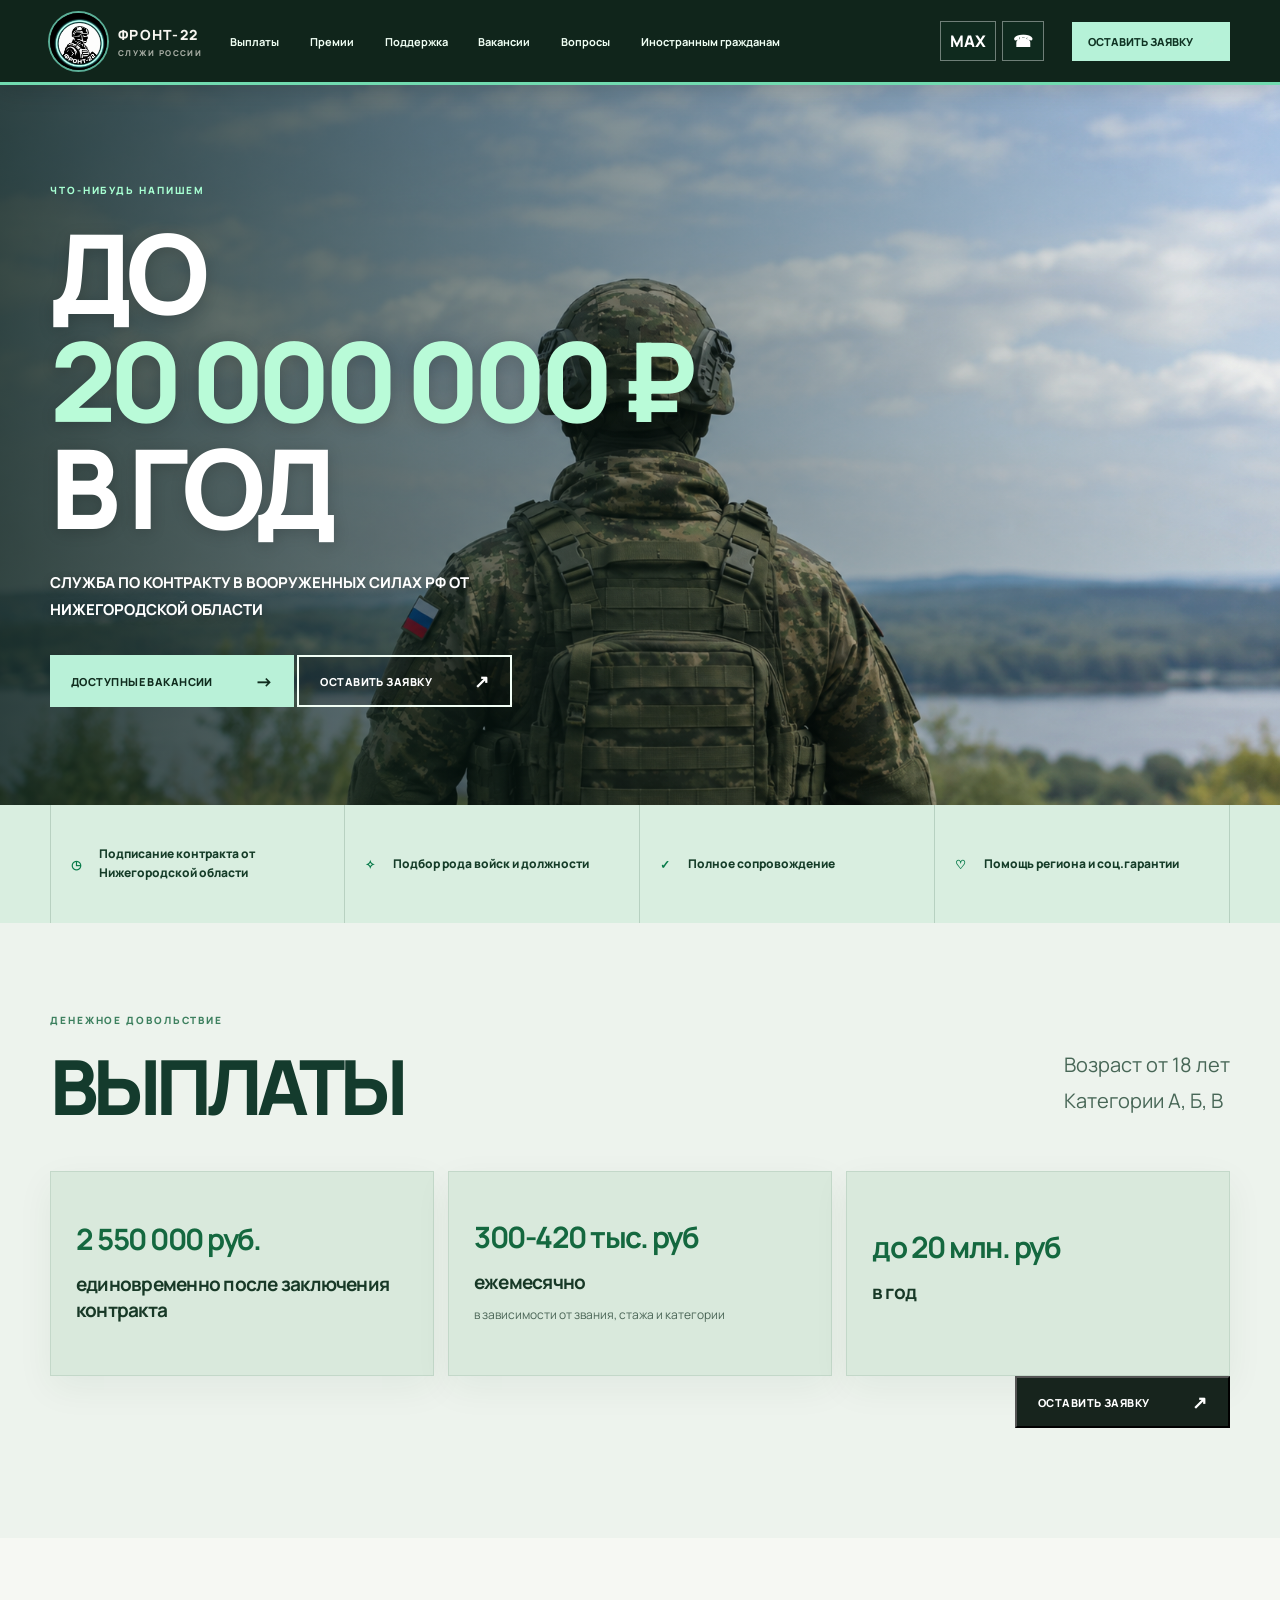
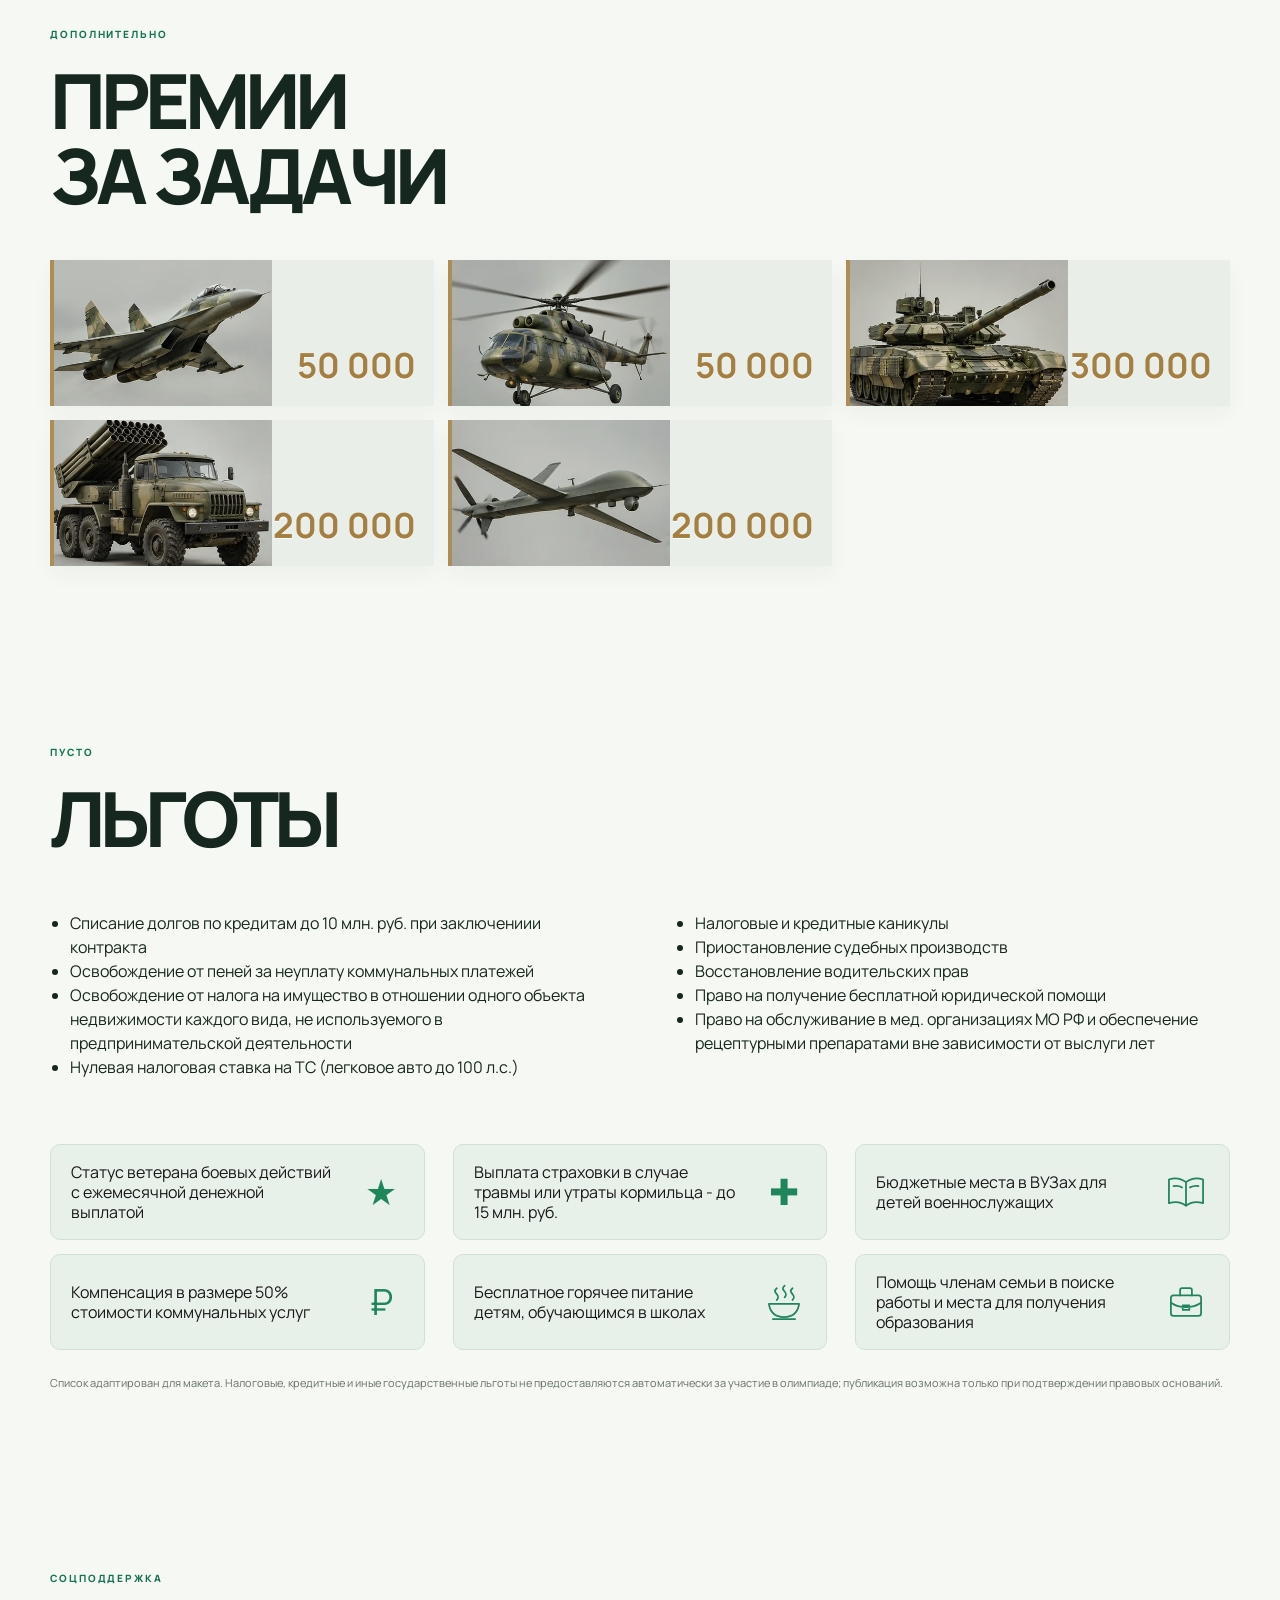
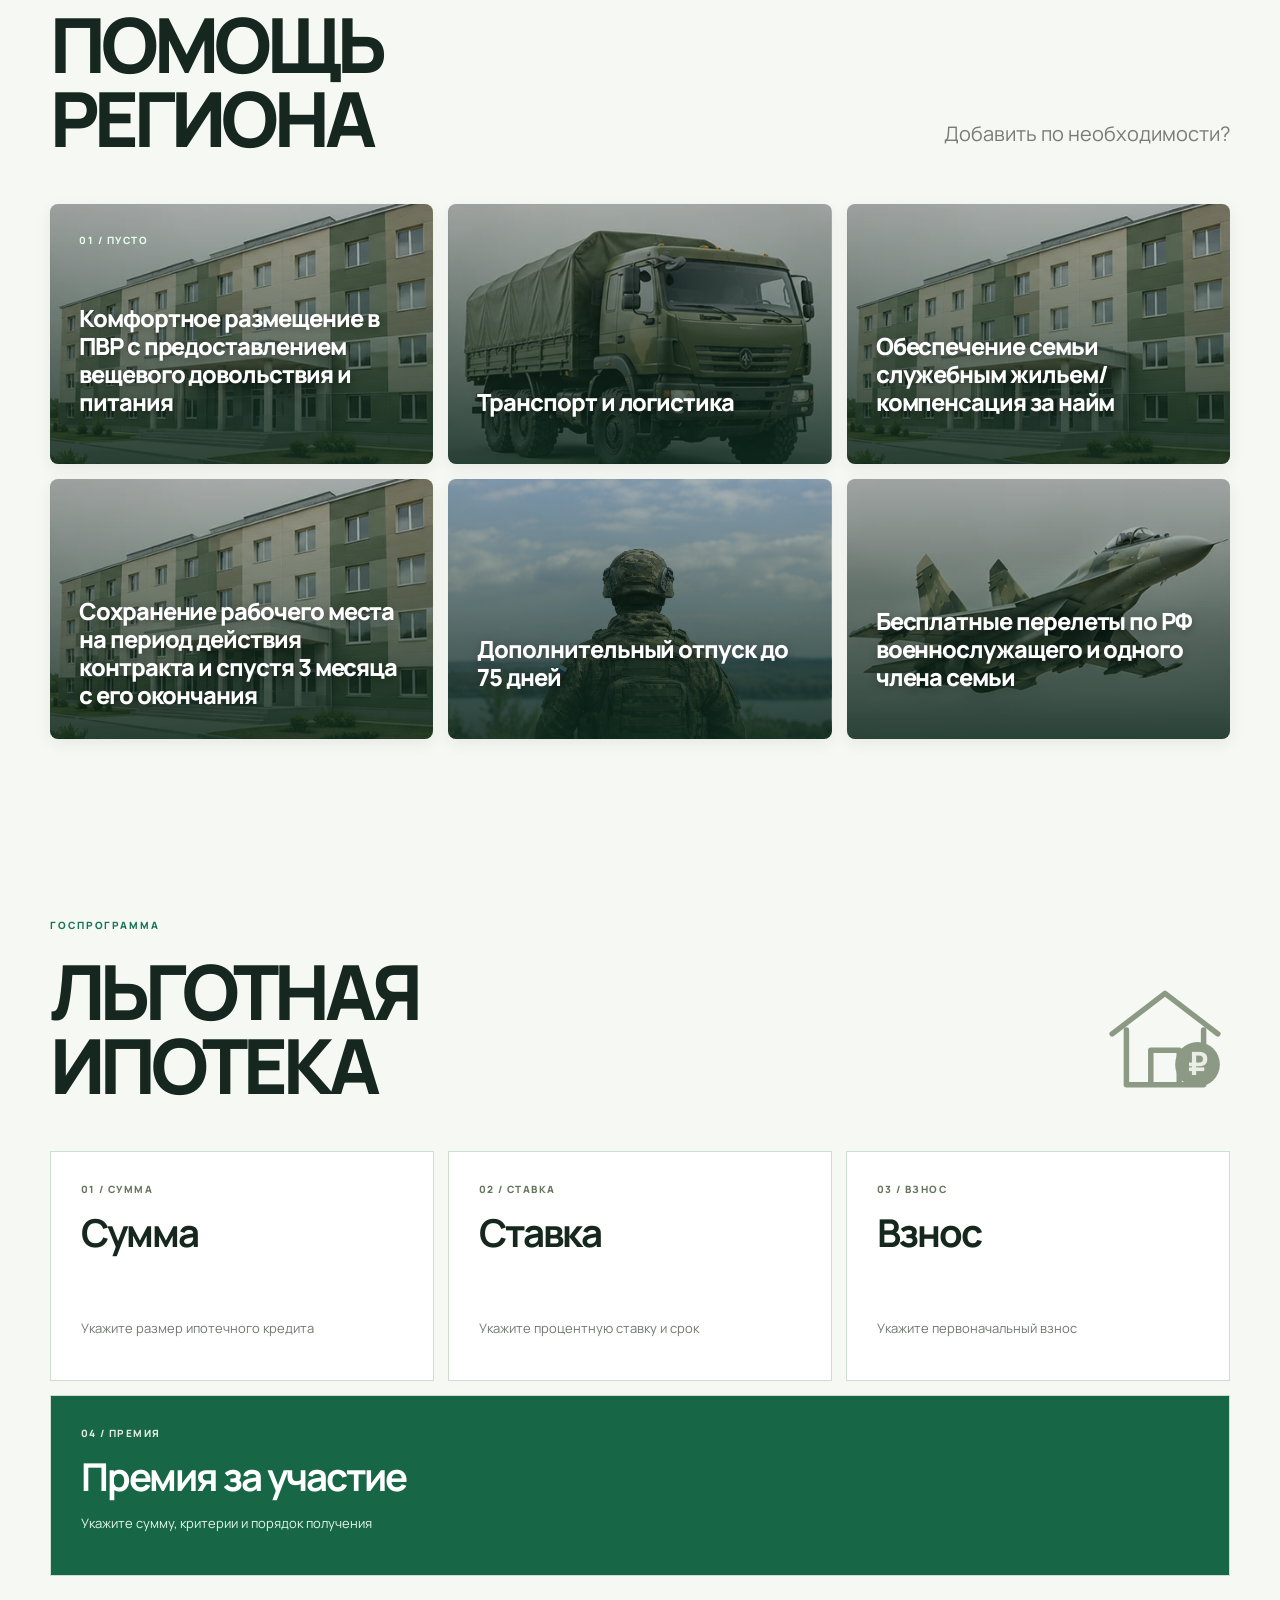
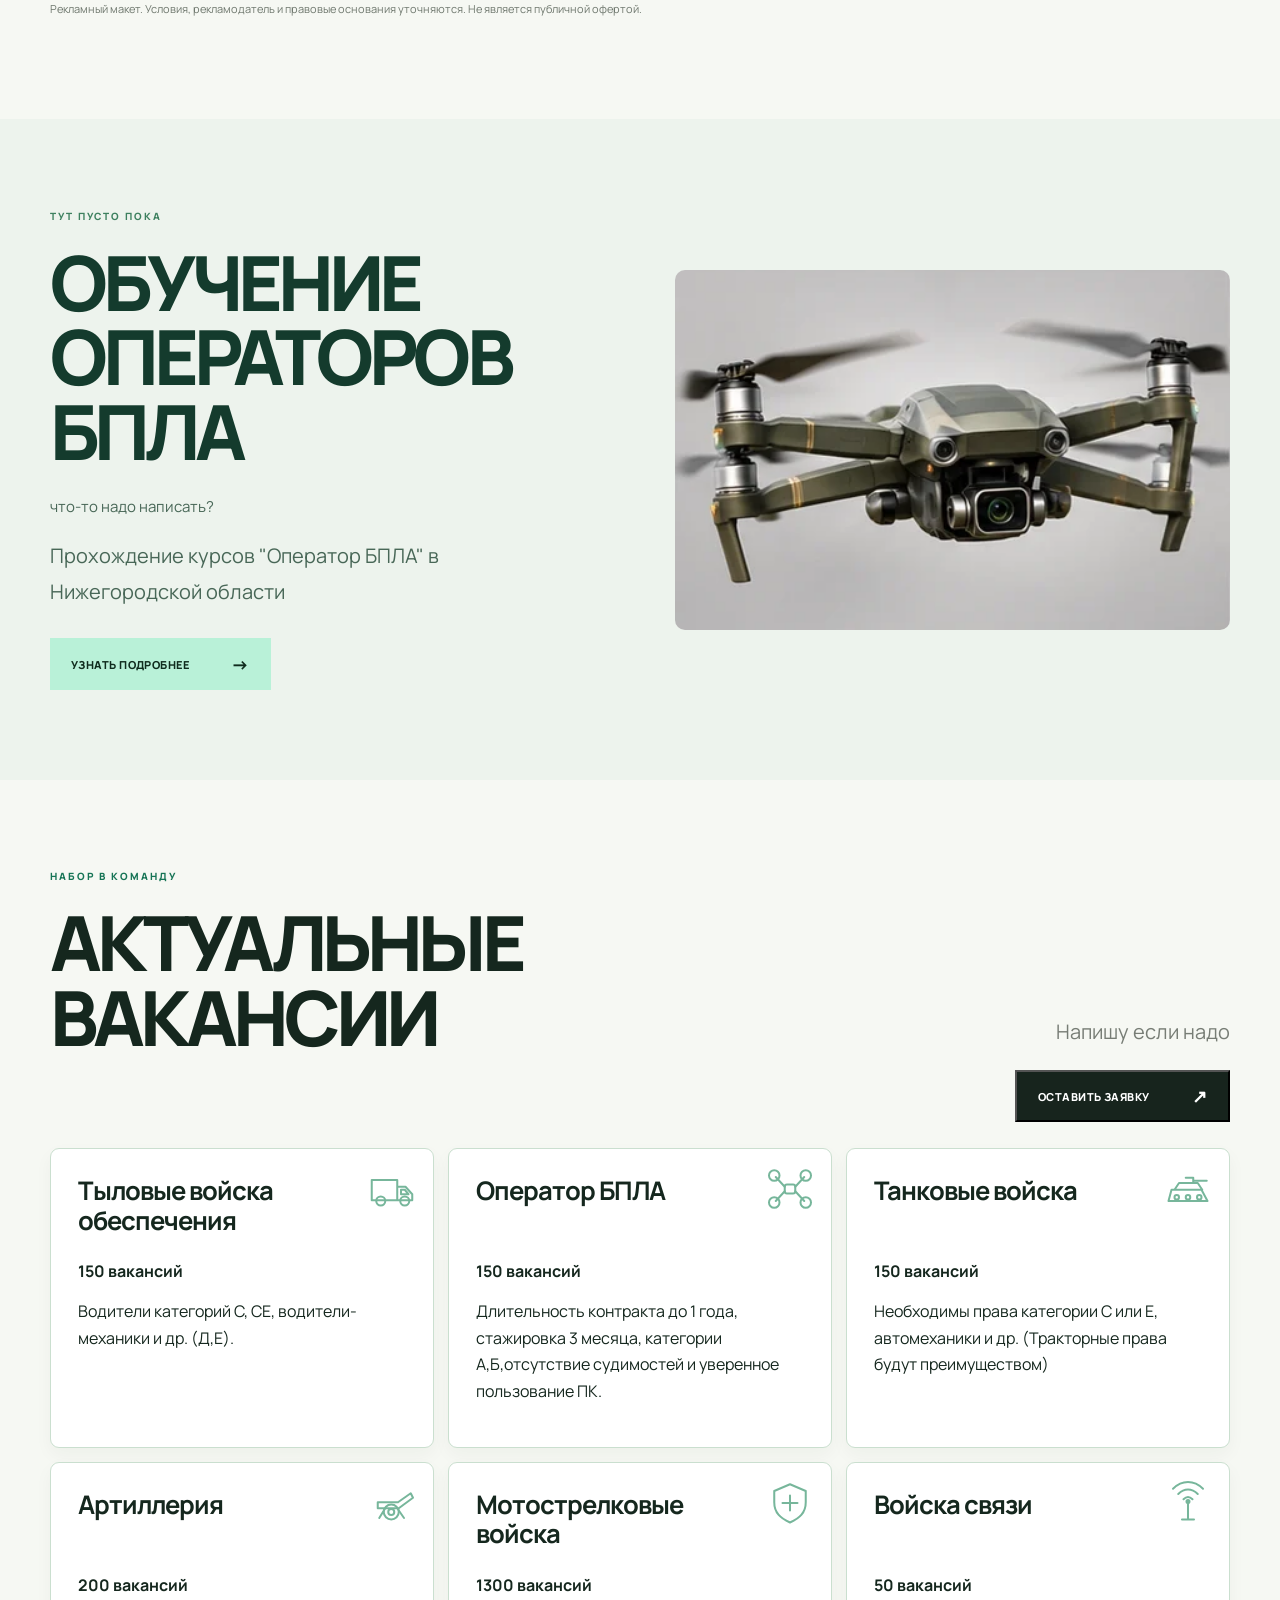
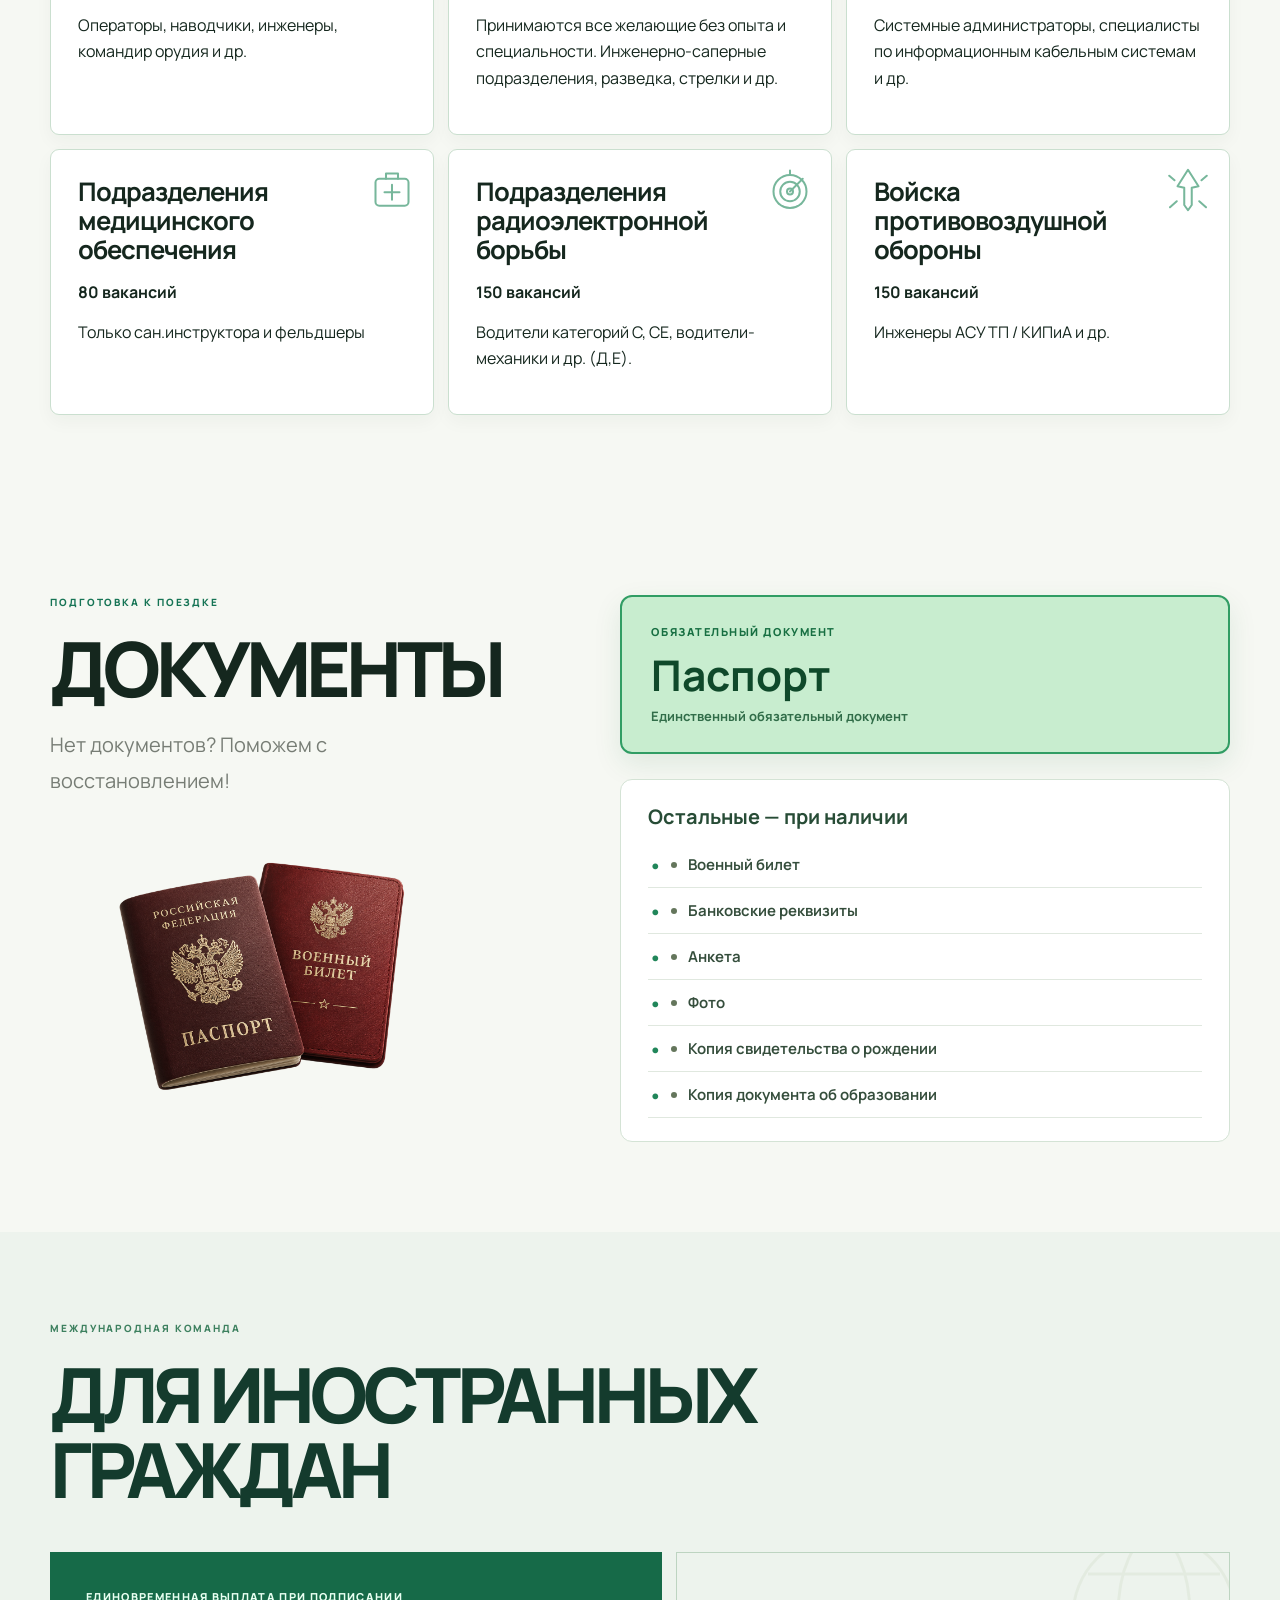
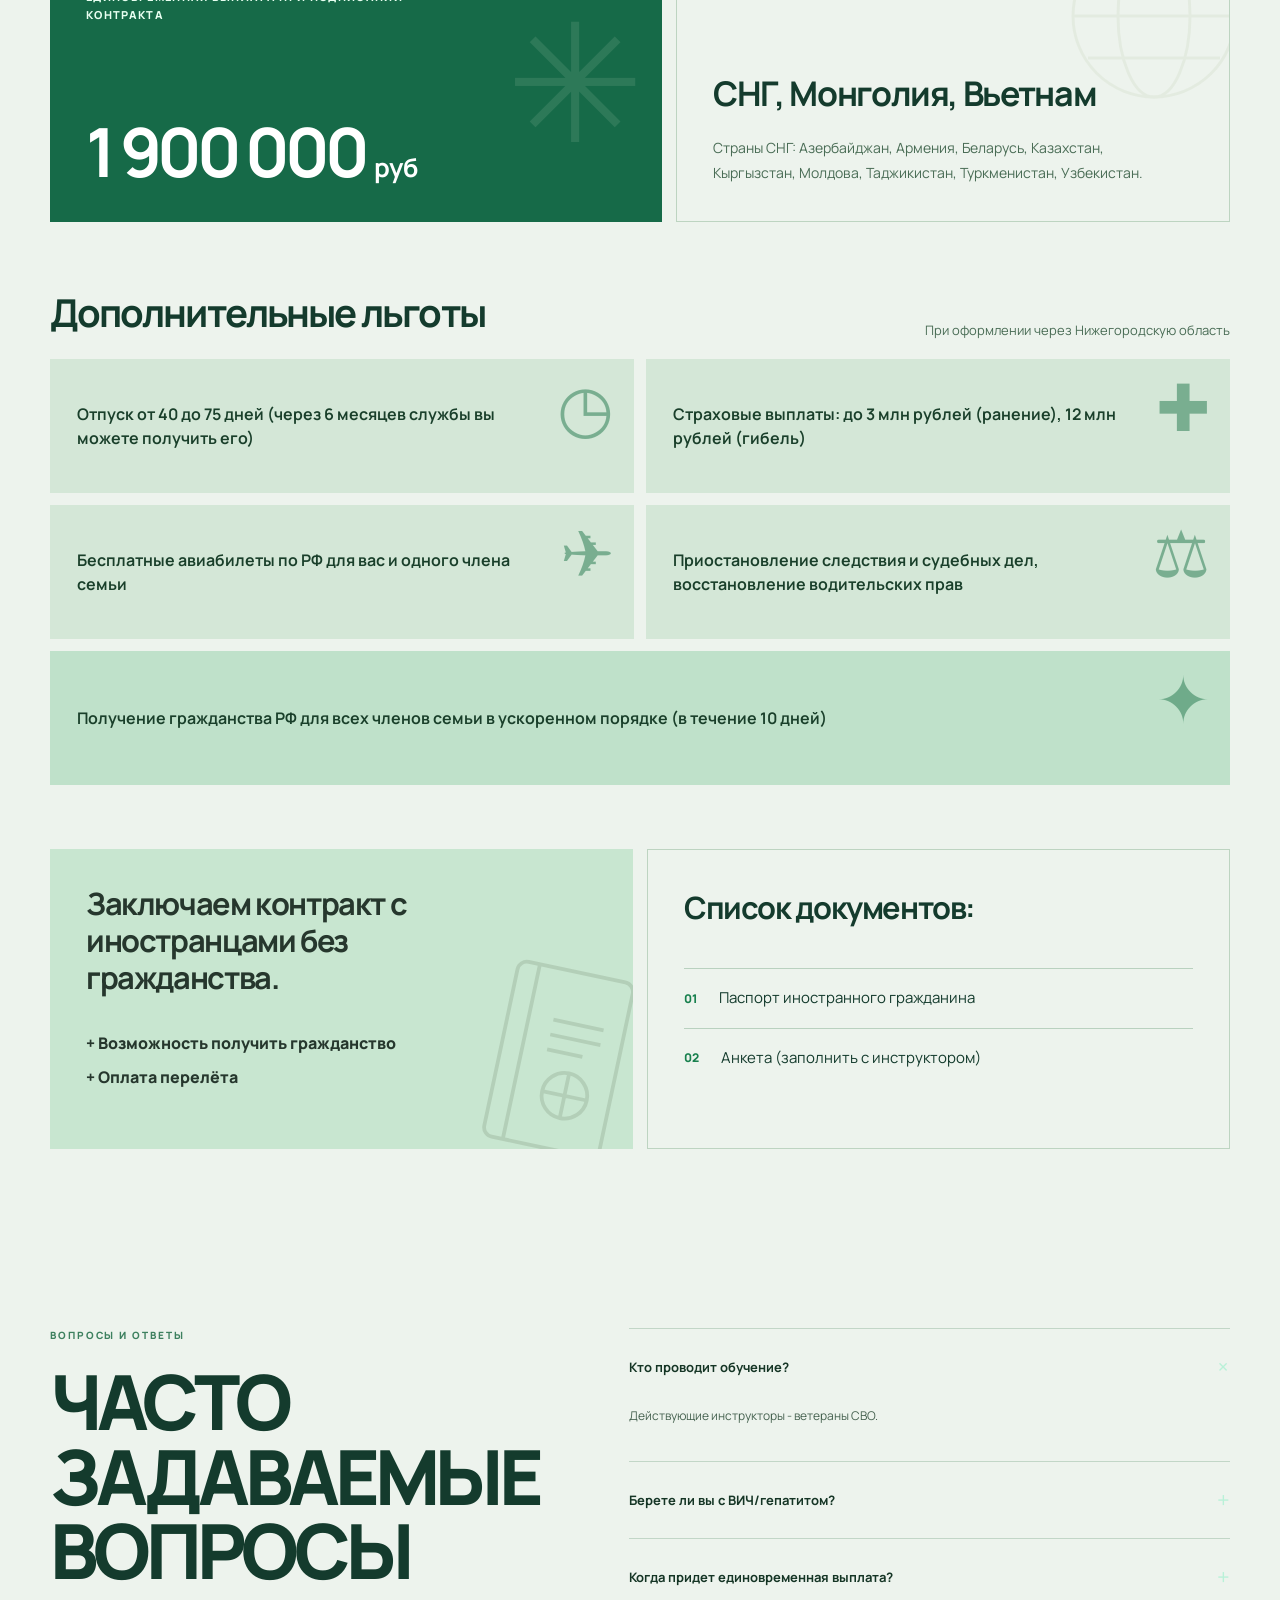
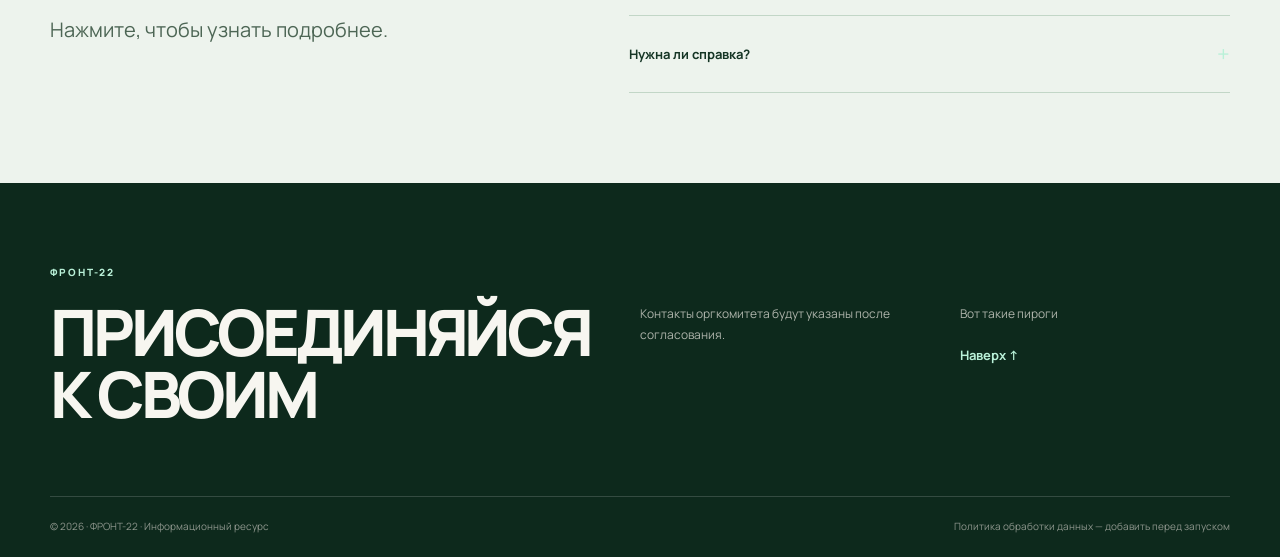
==== commit 7e58858f: "Add files via upload" ====
--- a/index.html
+++ b/index.html
@@ -23,7 +23,7 @@
 <span></span><span></span><span></span>
 </button>
 <nav aria-label="Основная навигация" class="main-nav"><a href="#payments">Выплаты</a><a href="#awards">Премии</a><a href="#support">Поддержка</a><a href="#roles">Вакансии</a><a href="#faq">Вопросы</a><a href="#international">Иностранным гражданам</a></nav>
-<button class="header-link js-open-form" type="button">ОСТАВИТЬ ЗАЯВКУ <span>↗</span></button>
+<div class="header-contact-actions"><button class="header-contact" type="button" data-contact="max" aria-label="Позвонить через MAX" title="Номер MAX будет добавлен позже">MAX</button><button class="header-contact" type="button" data-contact="phone" aria-label="Позвонить по телефону" title="Номер телефона будет добавлен позже">☎</button></div><button class="header-link js-open-form" type="button">ОСТАВИТЬ ЗАЯВКУ <span>↗</span></button>
 </div>
 </header>
 <main>
@@ -42,13 +42,13 @@
 </div></section>
 <section class="benefit-strip">
 <div class="container benefit-grid">
-<article class="benefit-item"><span class="benefit-number">01</span><p>Подписание контракта от Нижегородской области</p>
-</article>
-<article class="benefit-item"><span class="benefit-number">02</span><p>Подбор рода войск и должности</p>
-</article>
-<article class="benefit-item"><span class="benefit-number">03</span><p>Полное сопровождение</p>
-</article>
-<article class="benefit-item"><span class="benefit-number">04</span><p>Помощь региона и соц.гарантии</p>
+<article class="benefit-item"><span class="benefit-number" aria-hidden="true">◷</span><p>Подписание контракта от Нижегородской области</p>
+</article>
+<article class="benefit-item"><span class="benefit-number" aria-hidden="true">✧</span><p>Подбор рода войск и должности</p>
+</article>
+<article class="benefit-item"><span class="benefit-number" aria-hidden="true">✓</span><p>Полное сопровождение</p>
+</article>
+<article class="benefit-item"><span class="benefit-number" aria-hidden="true">♡</span><p>Помощь региона и соц.гарантии</p>
 </article>
 </div>
 </section>
@@ -63,6 +63,7 @@
 <article class="payout-card"><strong>300-420 тыс. руб</strong><h3>ежемесячно</h3><p>в зависимости от звания, стажа и категории</p></article>
 <article class="payout-card"><strong>до 20 млн. руб</strong><h3>в год</h3><p></p></article>
 </div>
+<div class="section-cta"><button class="button button-dark js-open-form" type="button">Оставить заявку <span>↗</span></button></div>
 </div>
 </section>
 <section class="section section-cream" id="awards">
@@ -75,23 +76,23 @@
 </div>
 <div class="award-grid">
 <article class="award-card">
-<div aria-hidden="true" class="award-vehicle"><svg aria-hidden="true" viewbox="0 0 100 100" xmlns="http://www.w3.org/2000/svg"><g fill="currentColor" stroke="currentColor" stroke-linecap="round" stroke-linejoin="round" stroke-width="2"><path d="M15 55h70l-8 17H25zM28 43h45l9 12H18zM40 34h24l7 9H34zM56 30h36v5H56z"></path><circle cx="32" cy="64" fill="#e6e8df" r="5"></circle><circle cx="48" cy="64" fill="#e6e8df" r="5"></circle><circle cx="64" cy="64" fill="#e6e8df" r="5"></circle></g></svg></div>
+<div aria-hidden="true" class="award-vehicle"><img src="images/real-fighter.webp" alt="" loading="lazy"/></div>
 <strong>50 000</strong>
 </article>
 <article class="award-card">
-<div aria-hidden="true" class="award-vehicle"><svg aria-hidden="true" viewbox="0 0 100 100" xmlns="http://www.w3.org/2000/svg"><g fill="currentColor" stroke="currentColor" stroke-linecap="round" stroke-linejoin="round" stroke-width="2"><path d="M17 47h57q12 0 12 10t-17 10H42q-15 0-21-12zM40 40h27l12 9H32zM15 36h74v4H15zM51 28h5v9h-5zM13 47l-8-16h5l13 16zM32 71h47v4H32zM40 67v6M70 67v6"></path></g></svg></div>
+<div aria-hidden="true" class="award-vehicle"><img src="images/real-helicopter.webp" alt="" loading="lazy"/></div>
 <strong>50 000</strong>
 </article>
 <article class="award-card">
-<div aria-hidden="true" class="award-vehicle"><svg aria-hidden="true" viewbox="0 0 100 100" xmlns="http://www.w3.org/2000/svg"><g fill="currentColor" stroke="currentColor" stroke-linecap="round" stroke-linejoin="round" stroke-width="2"><path d="M8 38h51v28H8zM59 47h17l15 13v6H59zM65 50v10h17L73 50z"></path><circle cx="24" cy="69" r="9"></circle><circle cx="70" cy="69" r="9"></circle></g></svg></div>
+<div aria-hidden="true" class="award-vehicle"><img src="images/real-tank.webp" alt="" loading="lazy"/></div>
 <strong>300 000</strong>
 </article>
 <article class="award-card">
-<div aria-hidden="true" class="award-vehicle"><svg aria-hidden="true" viewbox="0 0 100 100" xmlns="http://www.w3.org/2000/svg"><g fill="currentColor" stroke="currentColor" stroke-linecap="round" stroke-linejoin="round" stroke-width="2"><path d="M9 59h83L79 75H28zM35 44h41v15H35zM46 33h22v11H46zM54 23h5v10h-5zM16 80q8-5 16 0t16 0t16 0t16 0"></path></g></svg></div>
+<div aria-hidden="true" class="award-vehicle"><img src="images/real-artillery.webp" alt="" loading="lazy"/></div>
 <strong>200 000</strong>
 </article>
 <article class="award-card">
-<div aria-hidden="true" class="award-vehicle"><svg aria-hidden="true" viewbox="0 0 100 100" xmlns="http://www.w3.org/2000/svg"><g fill="currentColor" stroke="currentColor" stroke-linecap="round" stroke-linejoin="round" stroke-width="2"><path d="M15 48h48v11H15zM58 44l33-14 3 6-33 18zM22 59l-9 13h12l12-13zM48 59l13 13h12L60 59z"></path><circle cx="43" cy="65" r="13"></circle><circle cx="43" cy="65" fill="#e6e8df" r="5"></circle></g></svg></div>
+<div aria-hidden="true" class="award-vehicle"><img src="images/real-uav.webp" alt="" loading="lazy"/></div>
 <strong>200 000</strong>
 </article>
 </div>
@@ -150,8 +151,7 @@
 <p class="section-intro">Прохождение курсов "Оператор БПЛА" в Нижегородской области</p>
 <a class="button button-light" href="#roles">Узнать подробнее <span>→</span></a>
 </div>
-<div aria-label="Схематичное изображение квадрокоптера" class="drone-visual">
-<svg aria-label="Квадрокоптер с камерой" role="img" viewbox="0 0 400 300"><g fill="none" stroke="currentColor" stroke-linecap="round" stroke-width="13"><path d="M165 143 L91 84 M235 143 L309 84 M165 157 L91 216 M235 157 L309 216"></path><circle cx="80" cy="75" r="35"></circle><circle cx="320" cy="75" r="35"></circle><circle cx="80" cy="225" r="35"></circle><circle cx="320" cy="225" r="35"></circle></g><rect fill="currentColor" height="51" rx="17" width="86" x="157" y="126"></rect><rect fill="currentColor" height="31" rx="8" width="40" x="180" y="172"></rect><circle cx="200" cy="187" fill="#a8c09a" r="9"></circle></svg><span>ПРОФЕССИОНАЛЬНАЯ ПЕРЕПОДГОТОВКА</span>
+<div aria-label="Схематичное изображение квадрокоптера" class="drone-visual"><img class="drone-photo" src="images/real-drone.webp" alt="Квадрокоптер с камерой" loading="lazy"/><span>ПРОФЕССИОНАЛЬНАЯ ПЕРЕПОДГОТОВКА</span>
 </div>
 </div>
 </section>
@@ -164,7 +164,7 @@
 </div>
 <p class="section-intro">Напишу если надо</p>
 </div>
-<div class="roles-nine">
+<div class="roles-cta"><button class="button button-dark js-open-form" type="button">Оставить заявку <span>↗</span></button></div><div class="roles-nine">
 <a class="role-nine" href="#application"><svg aria-hidden="true" class="role-art" fill="none" stroke="currentColor" stroke-linecap="round" stroke-linejoin="round" stroke-width="2.7" viewbox="0 0 64 64"><path d="M5 20h34v27H5zM39 29h11l9 10v8H39zM44 33h5l5 6H44z"></path><circle cx="17" cy="48" r="6"></circle><circle cx="49" cy="48" r="6"></circle></svg><span class="card-index"></span><h3>Тыловые войска обеспечения</h3><strong>150 вакансий</strong><p>Водители категорий С, СЕ, водители-механики и др. (Д,Е).</p></a>
 <a class="role-nine" href="#application"><svg aria-hidden="true" class="role-art" fill="none" stroke="currentColor" stroke-linecap="round" stroke-linejoin="round" stroke-width="2.7" viewbox="0 0 64 64"><rect height="12" rx="3" width="14" x="25" y="26"></rect><path d="M25 29 13 16M39 29l12-13M25 35 13 48M39 35l12 13"></path><circle cx="11" cy="14" r="7"></circle><circle cx="53" cy="14" r="7"></circle><circle cx="11" cy="50" r="7"></circle><circle cx="53" cy="50" r="7"></circle></svg><span class="card-index"></span><h3>Оператор БПЛА</h3><strong>150 вакансий</strong><p>Длительность контракта до 1 года, стажировка 3 месяца, категории А,Б,отсутствие судимостей и уверенное пользование ПК. </p></a>
 <a class="role-nine" href="#application"><svg aria-hidden="true" class="role-art" fill="none" stroke="currentColor" stroke-linecap="round" stroke-linejoin="round" stroke-width="2.7" viewbox="0 0 64 64"><path d="M10 33h40l8 15H6zM20 24h25l6 9H14zM29 17h10v7M39 21h18"></path><circle cx="17" cy="43" r="3"></circle><circle cx="32" cy="43" r="3"></circle><circle cx="47" cy="43" r="3"></circle></svg><span class="card-index"></span><h3>Танковые войска</h3><strong>150 вакансий</strong><p>Необходимы права категории С или Е, автомеханики и др. (Тракторные права будут преимуществом)</p></a>
--- a/style.css
+++ b/style.css
@@ -483,3 +483,37 @@
  #roles .role-nine{min-height:190px}
 }
 @media(max-width:380px){.brand-name{font-size:10px}.hero h2{font-size:44px}#awards .award-card strong{font-size:23px}}
+
+/* ЕДИНЫЙ ВИЗУАЛЬНЫЙ СТИЛЬ — 19.11 */
+.hero-image{background-image:url("images/hero-soldier.png")!important;background-position:center 37%!important;filter:brightness(1.08) saturate(1.09)!important}
+.hero-shade{background:linear-gradient(90deg,rgba(10,31,24,.79),rgba(10,31,24,.37) 56%,rgba(10,31,24,.04))!important}
+#payments,#drone,#international,#faq{background:#edf3ed!important;color:#143b2d!important}
+#payments .eyebrow,#drone .eyebrow,#international .eyebrow,#faq .eyebrow{color:#3d805f!important}
+#payments .section-intro,#drone .section-intro,#drone .drone-lead{color:#486757!important}
+#payments .payout-card{background:#d9e9dc!important;color:#123b2b!important;border:1px solid #c3d8c9!important}
+#payments .payout-card strong{color:#14683f!important}
+#payments .payout-card p{color:#4b6657!important}
+#awards,#support,#roles,#documents,#mortgage,#perks{background:#f6f8f3!important}
+#awards .award-grid{grid-template-columns:repeat(3,minmax(0,1fr));gap:14px}
+#awards .award-card,#awards .award-card:nth-child(n+4){min-height:146px!important;position:relative;overflow:hidden;background:#e9eee8!important;border-left:4px solid #ad8c55!important;display:flex;justify-content:flex-end;padding:18px!important}
+#awards .award-card .award-vehicle{position:absolute;left:-10px;top:0;right:auto;width:60%;height:100%;transform:none;opacity:1;display:flex;align-items:center}
+#awards .award-vehicle img{width:100%;height:100%;object-fit:cover;object-position:center;mix-blend-mode:multiply}
+#awards .award-card strong{position:relative;z-index:2;text-align:right;font-size:clamp(24px,2.7vw,38px);color:#a47f42!important;text-shadow:0 1px #fff}
+#support .support-tile{border-radius:8px!important;box-shadow:0 5px 15px rgba(28,57,41,.07)!important}
+#support .support-tile[data-scene=lodging]{--scene:url('images/real-lodging.webp')}
+#support .support-tile[data-scene=car]{--scene:url('images/real-truck.webp')}
+#support .support-tile[data-scene=home]{--scene:url('images/real-lodging.webp')}
+#support .support-tile[data-scene=office]{--scene:url('images/real-lodging.webp')}
+#support .support-tile[data-scene=holiday]{--scene:url('images/hero-soldier.png')}
+#support .support-tile[data-scene=plane]{--scene:url('images/real-fighter.webp')}
+#support .support-tile{background-image:linear-gradient(0deg,rgba(13,41,29,.84),rgba(13,41,29,.24)),var(--scene)!important}
+#drone .drone-visual{background:#b49765!important;border-radius:10px;overflow:hidden;min-height:320px;padding:0!important}
+#drone .drone-photo{width:100%;height:100%;max-height:360px;object-fit:cover;mix-blend-mode:normal}
+#drone .drone-visual span{display:none}
+.header-contact-actions{display:flex;gap:6px;margin-left:auto}
+.header-contact{min-width:42px;height:40px;padding:0 9px;border:1px solid rgba(255,255,255,.4);color:#fff;background:rgba(15,55,38,.3);font-weight:800;cursor:pointer}
+.header-contact:hover{background:#246a48}
+.section-cta,.roles-cta{display:flex;justify-content:flex-end;margin:0 0 20px}
+#roles .roles-cta{margin-top:-32px;margin-bottom:26px}
+@media(max-width:900px){.header-contact-actions{margin-left:0}.header-contact{min-width:36px;height:36px}}
+@media(max-width:680px){.hero-image{background-position:center 37%!important;background-size:cover!important}.hero-shade{background:linear-gradient(0deg,rgba(8,31,22,.75),rgba(8,31,22,.08) 85%)!important}#awards .award-grid{grid-template-columns:1fr 1fr}#awards .award-card,#awards .award-card:nth-child(n+4){min-height:125px!important}#awards .award-card .award-vehicle{width:65%}#awards .award-card strong{font-size:24px}.header-contact-actions{margin-left:auto}.header-contact{font-size:11px;min-width:33px;padding:0 5px}.section-cta,.roles-cta{justify-content:stretch;margin:12px 0 22px!important}.section-cta button,.roles-cta button{width:100%}#drone .drone-visual{min-height:210px}}
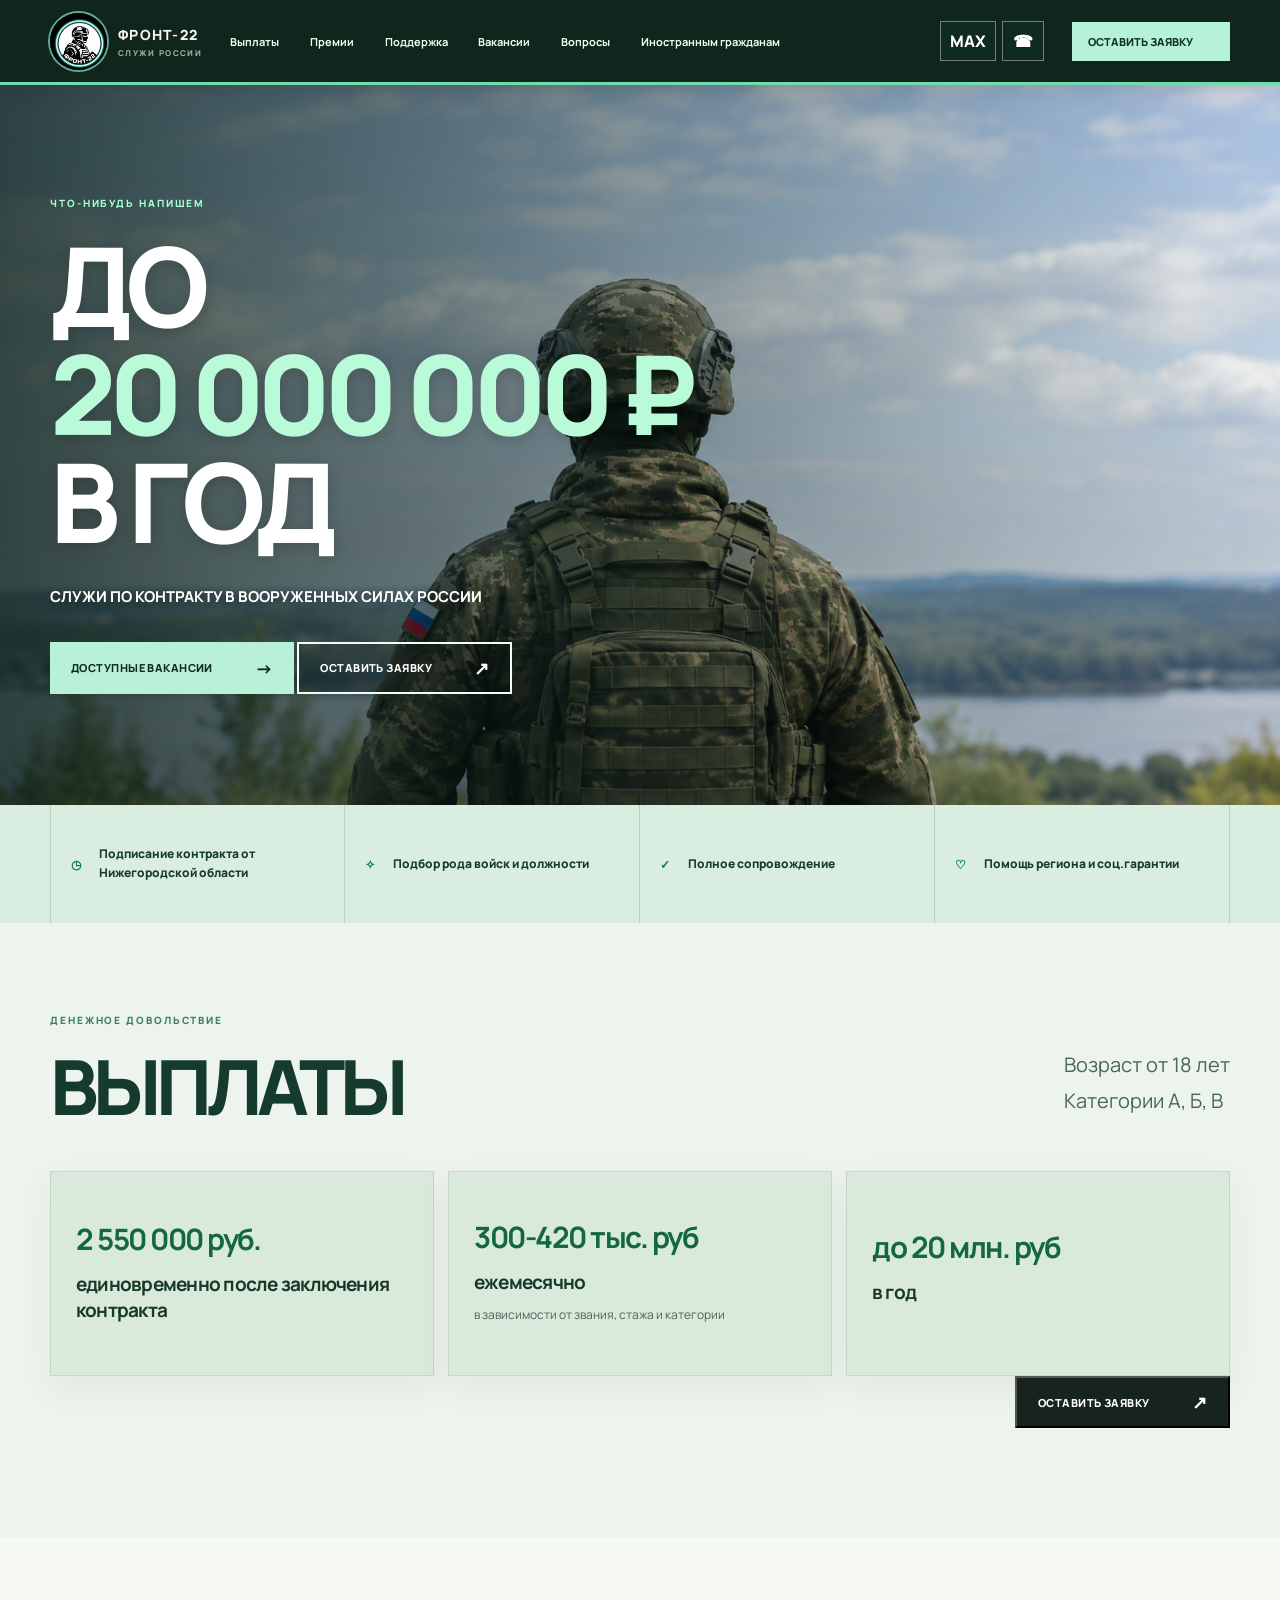
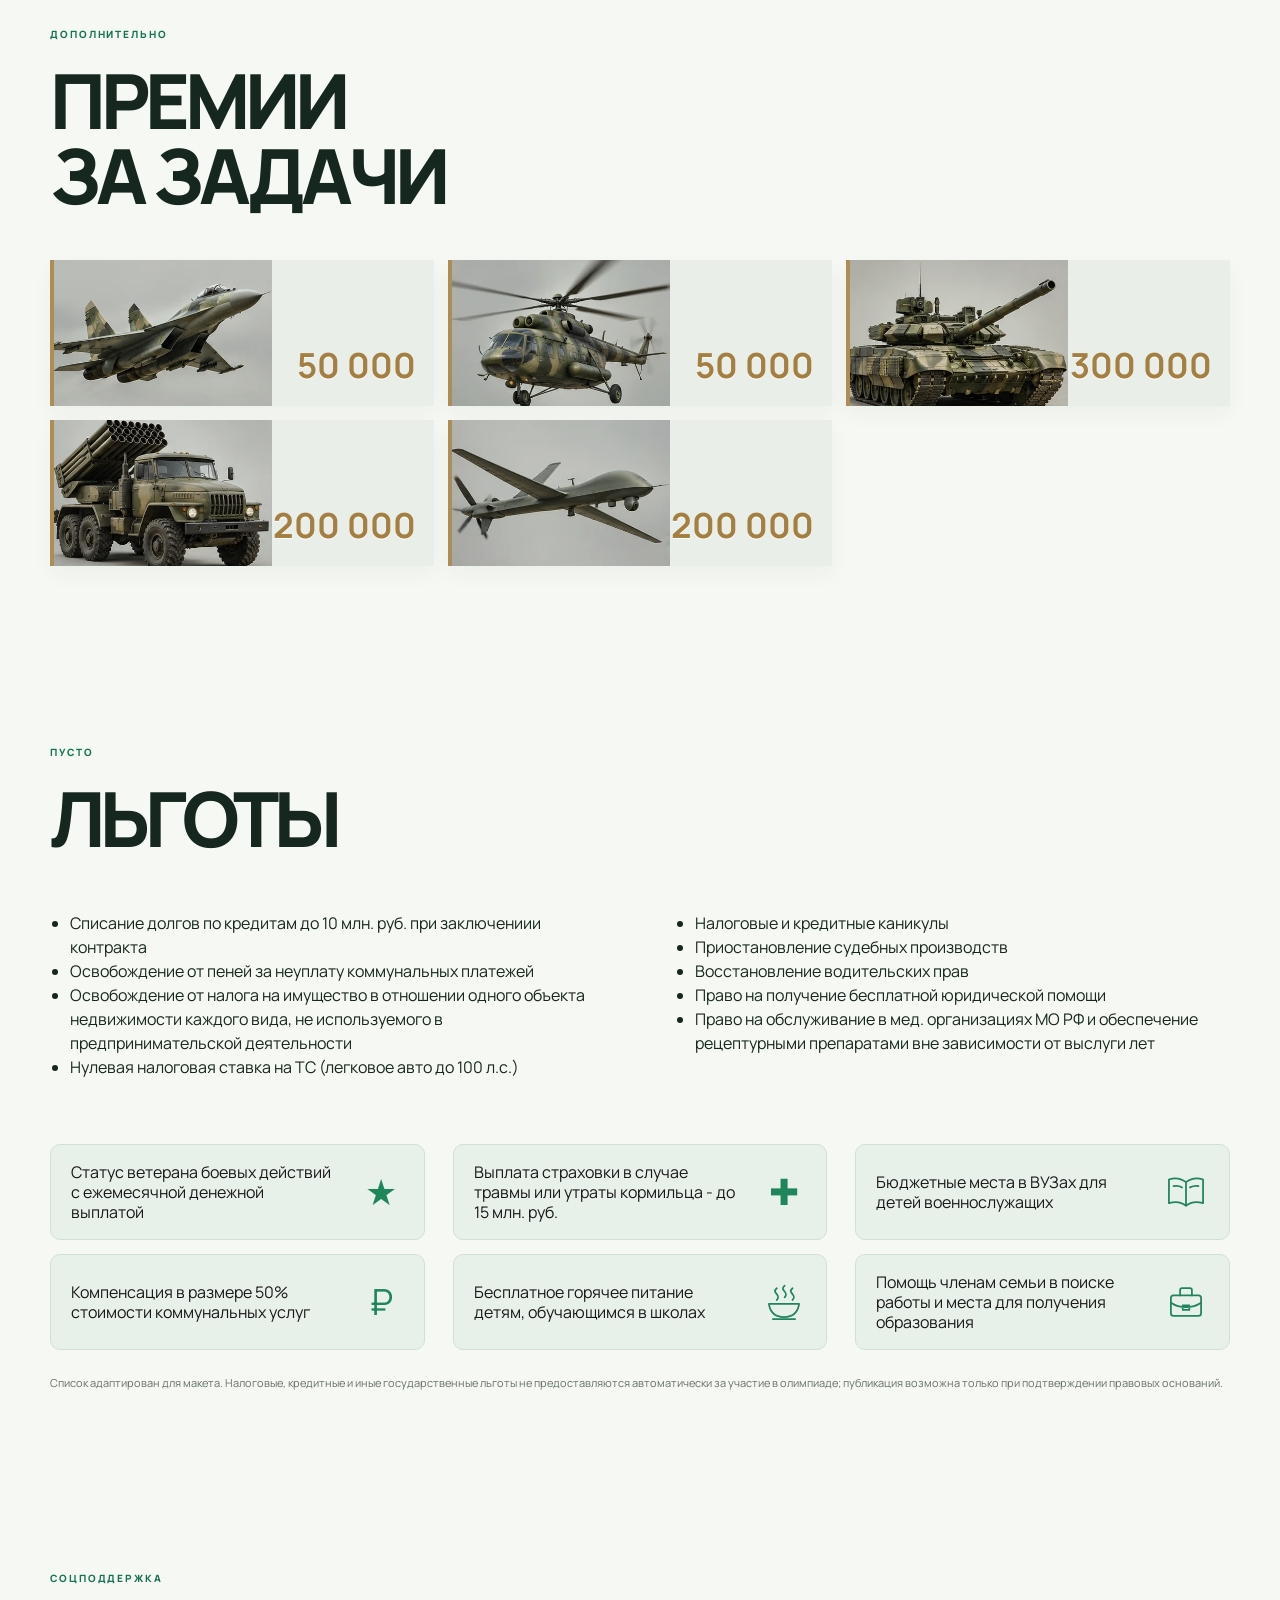
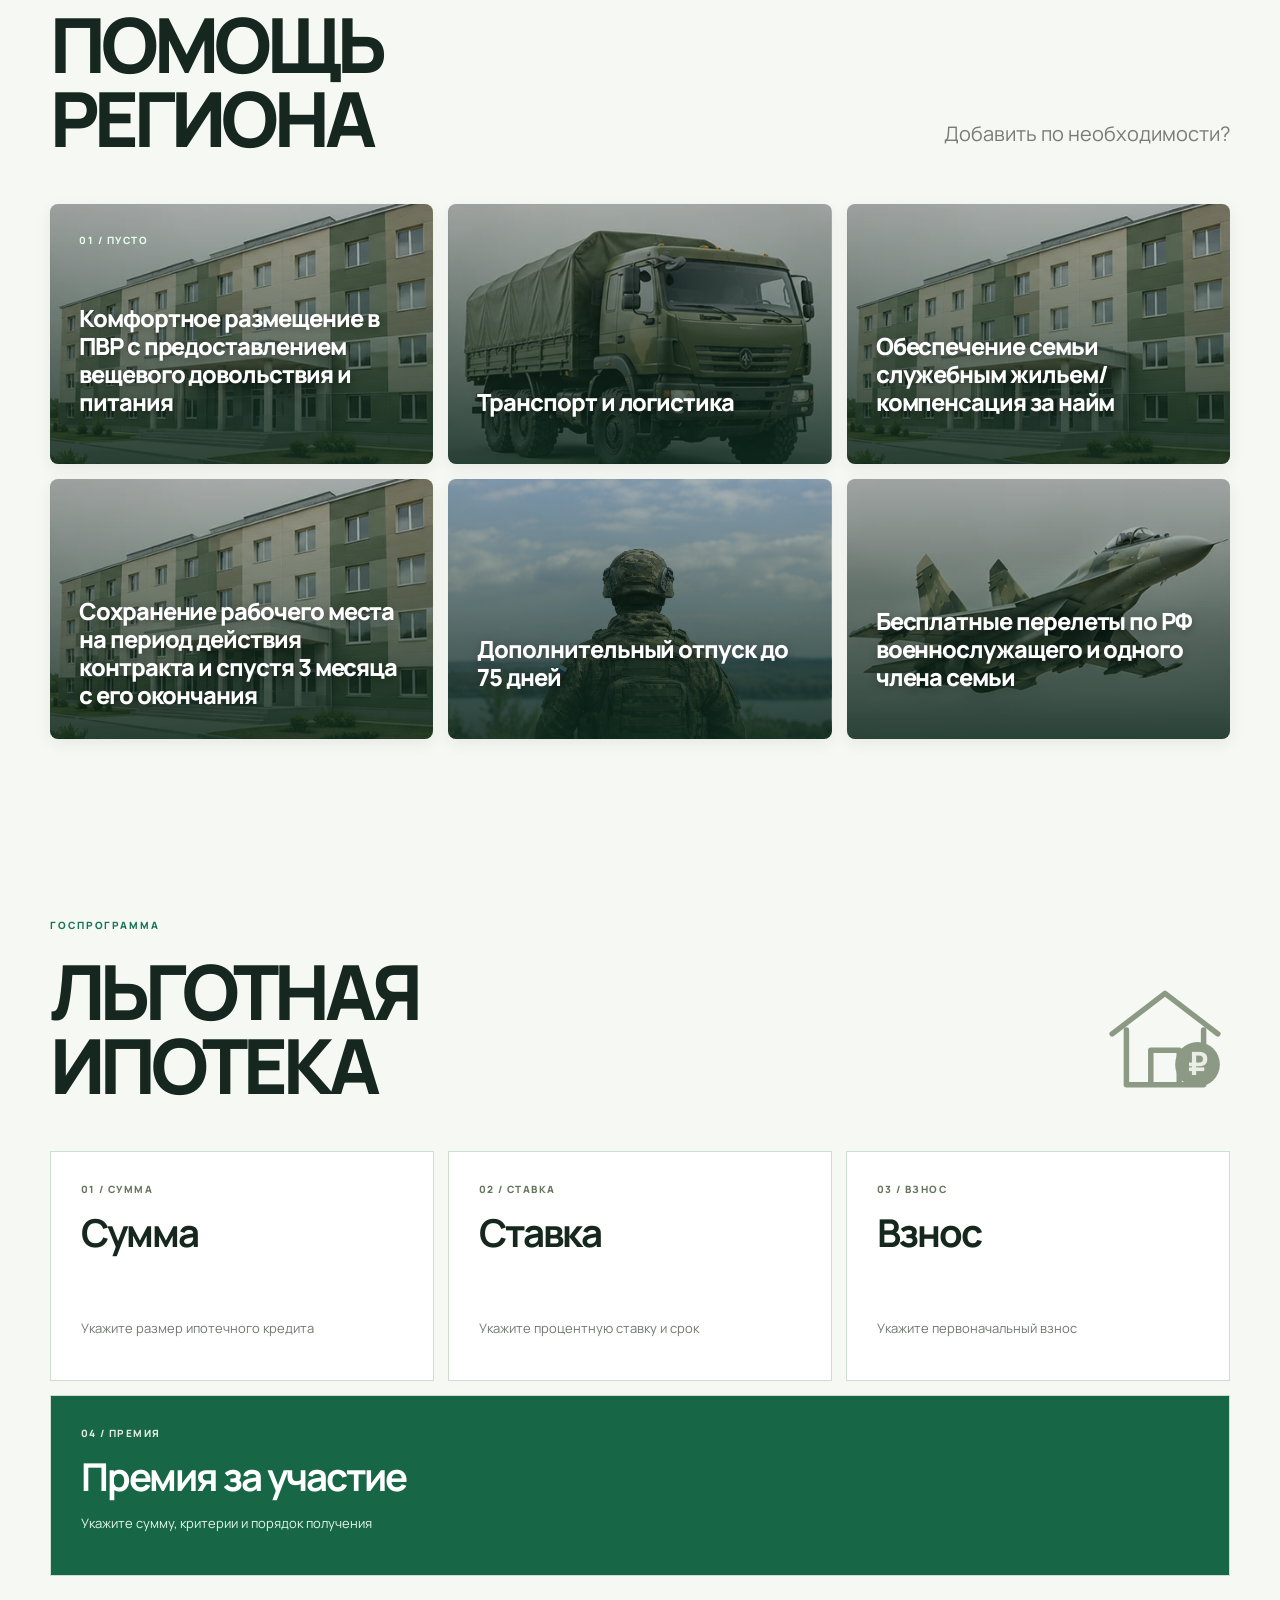
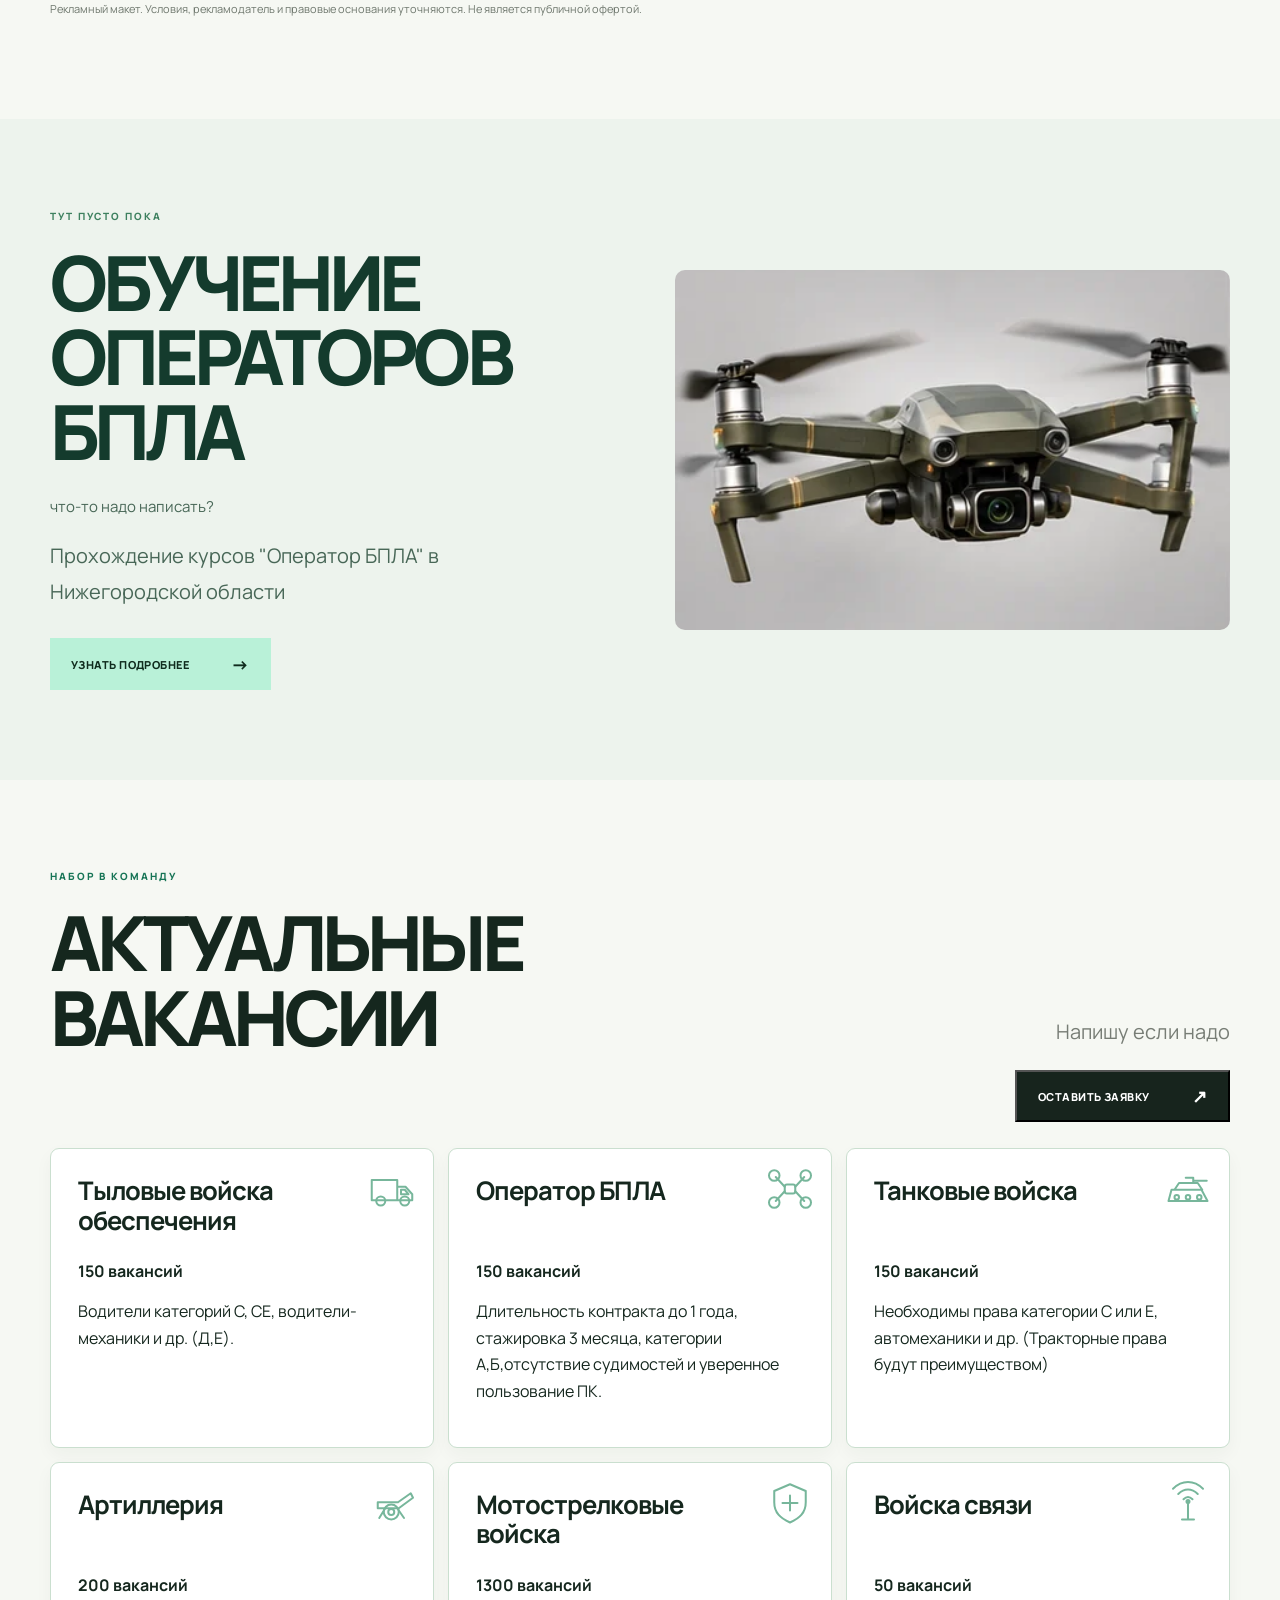
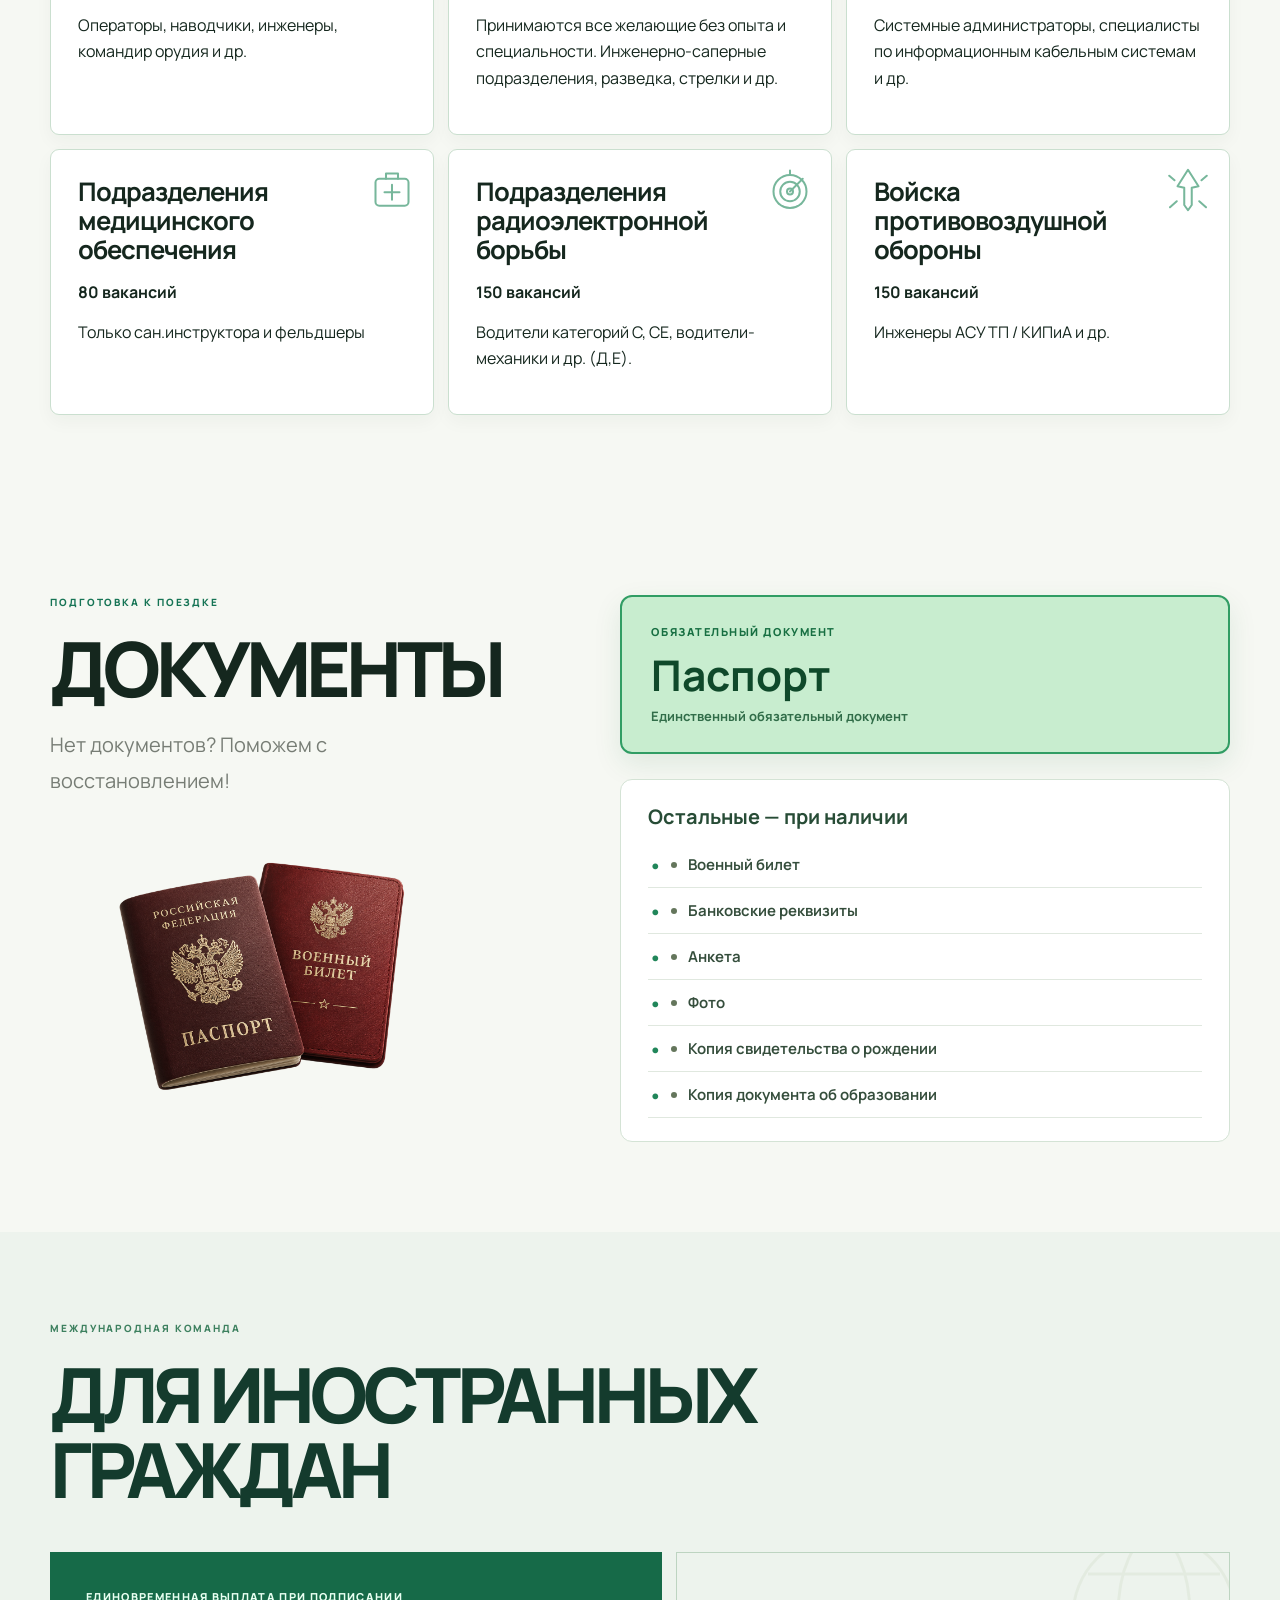
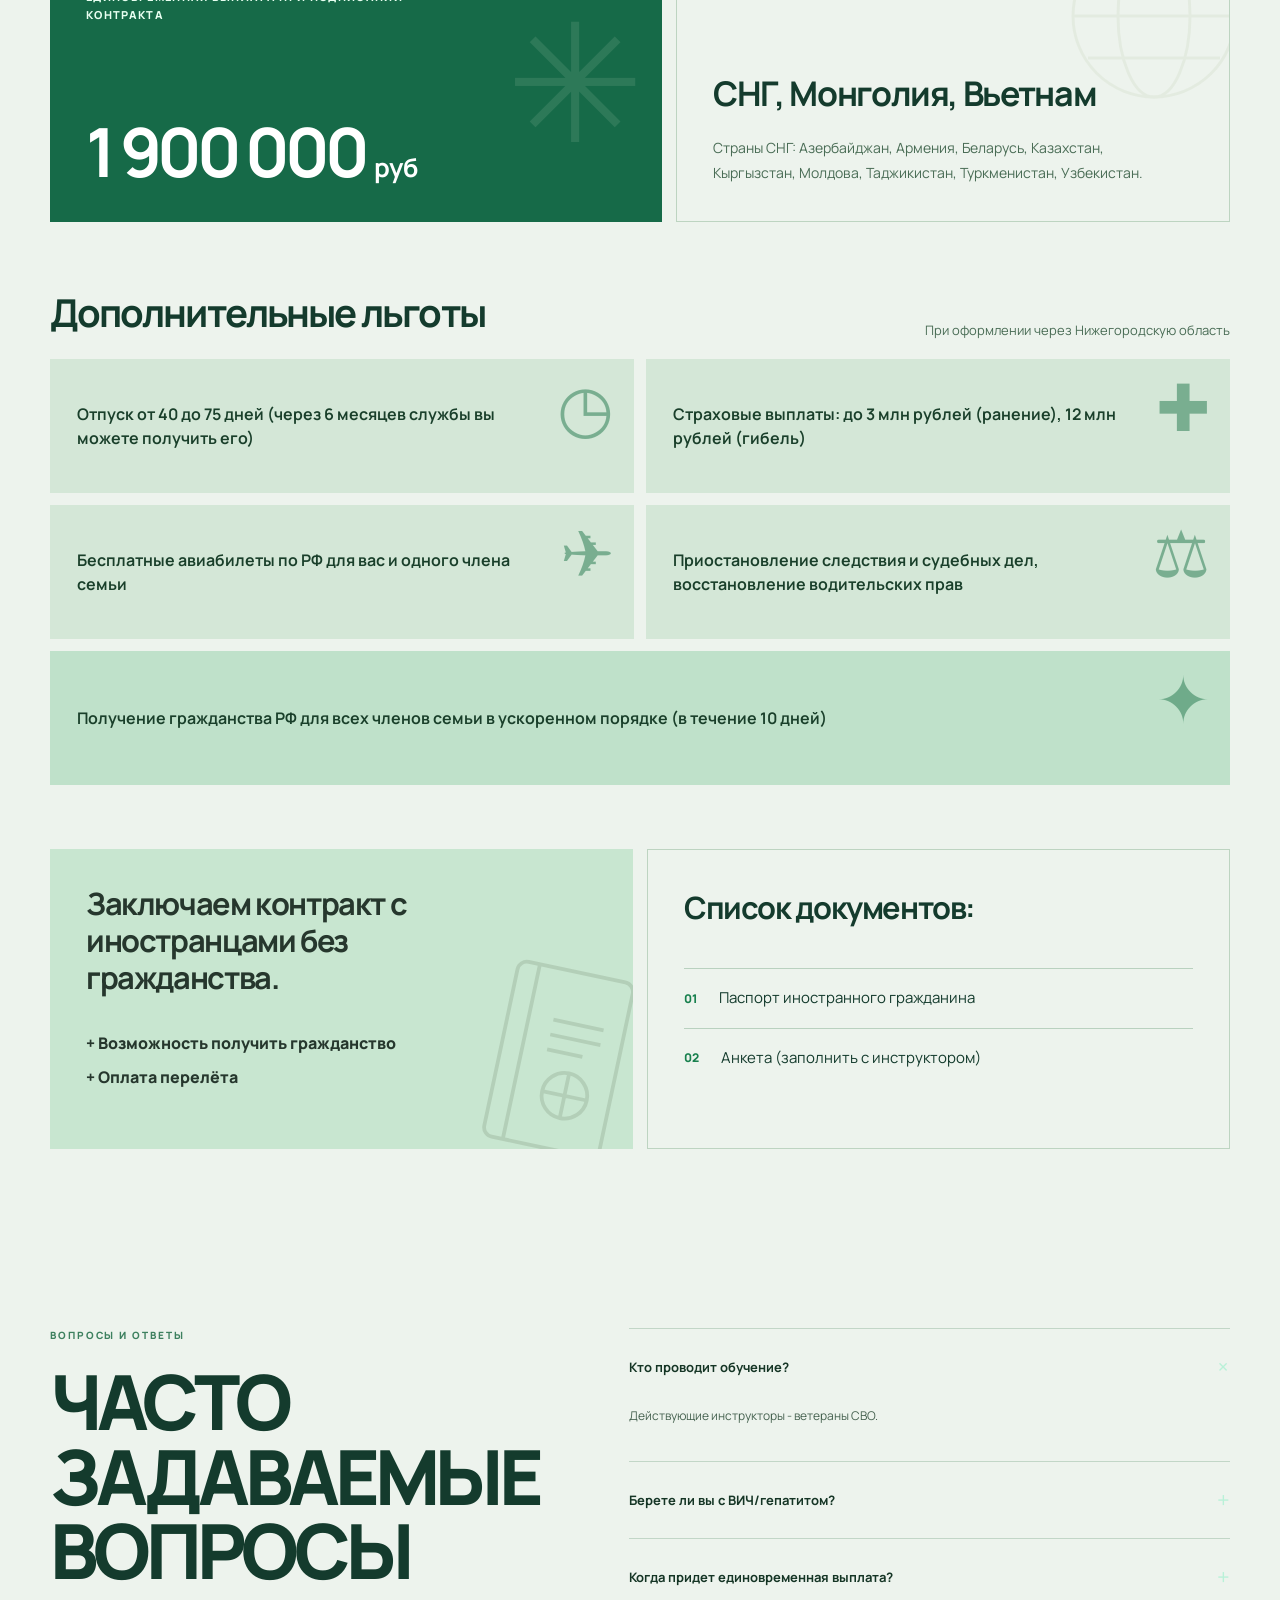
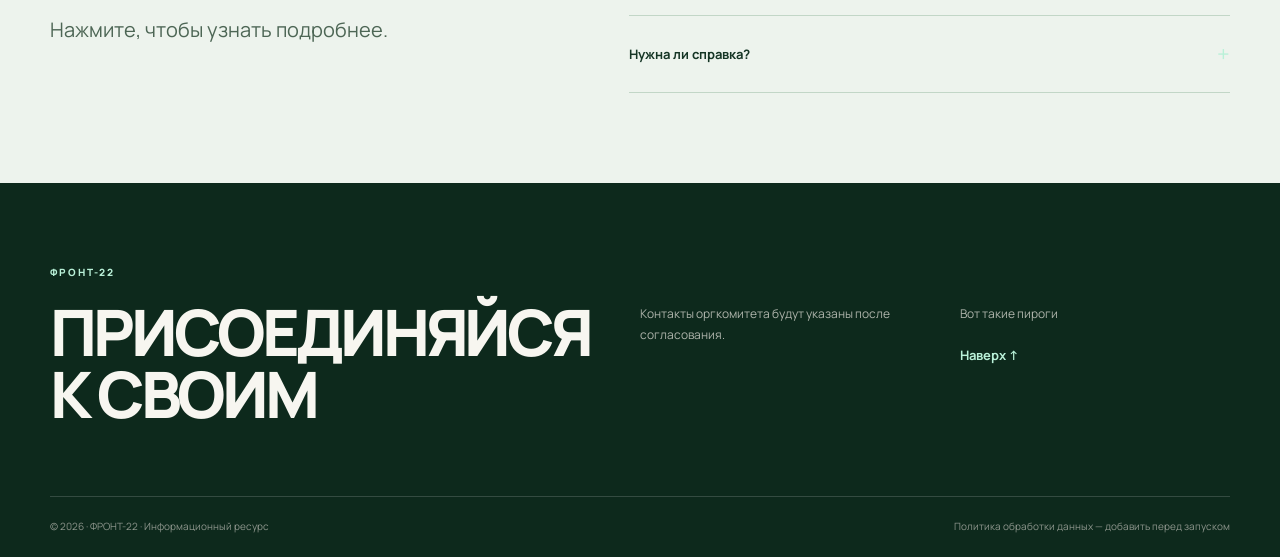
==== commit f2369858: "Update index.html" ====
--- a/index.html
+++ b/index.html
@@ -34,7 +34,7 @@
 </div>
 <div class="container hero-content">
 <p class="eyebrow">ЧТО-НИБУДЬ НАПИШЕМ</p>
-<h2>ДО <span><br/>20 000 000 ₽<br/></span>В ГОД</h2><p class="hero-lead"><br/>СЛУЖБА ПО КОНТРАКТУ В ВООРУЖЕННЫХ СИЛАХ РФ ОТ НИЖЕГОРОДСКОЙ ОБЛАСТИ</p>
+<h2>ДО <span><br/>20 000 000 ₽<br/></span>В ГОД</h2><p class="hero-lead"><br/>СЛУЖИ ПО КОНТРАКТУ В ВООРУЖЕННЫХ СИЛАХ РОССИИ</p>
 <div class="hero-actions">
 <a class="button button-light" href="#roles">доступные вакансии <span>→</span></a>
 <button class="button button-outline js-open-form" type="button">Оставить заявку <span>↗</span></button>
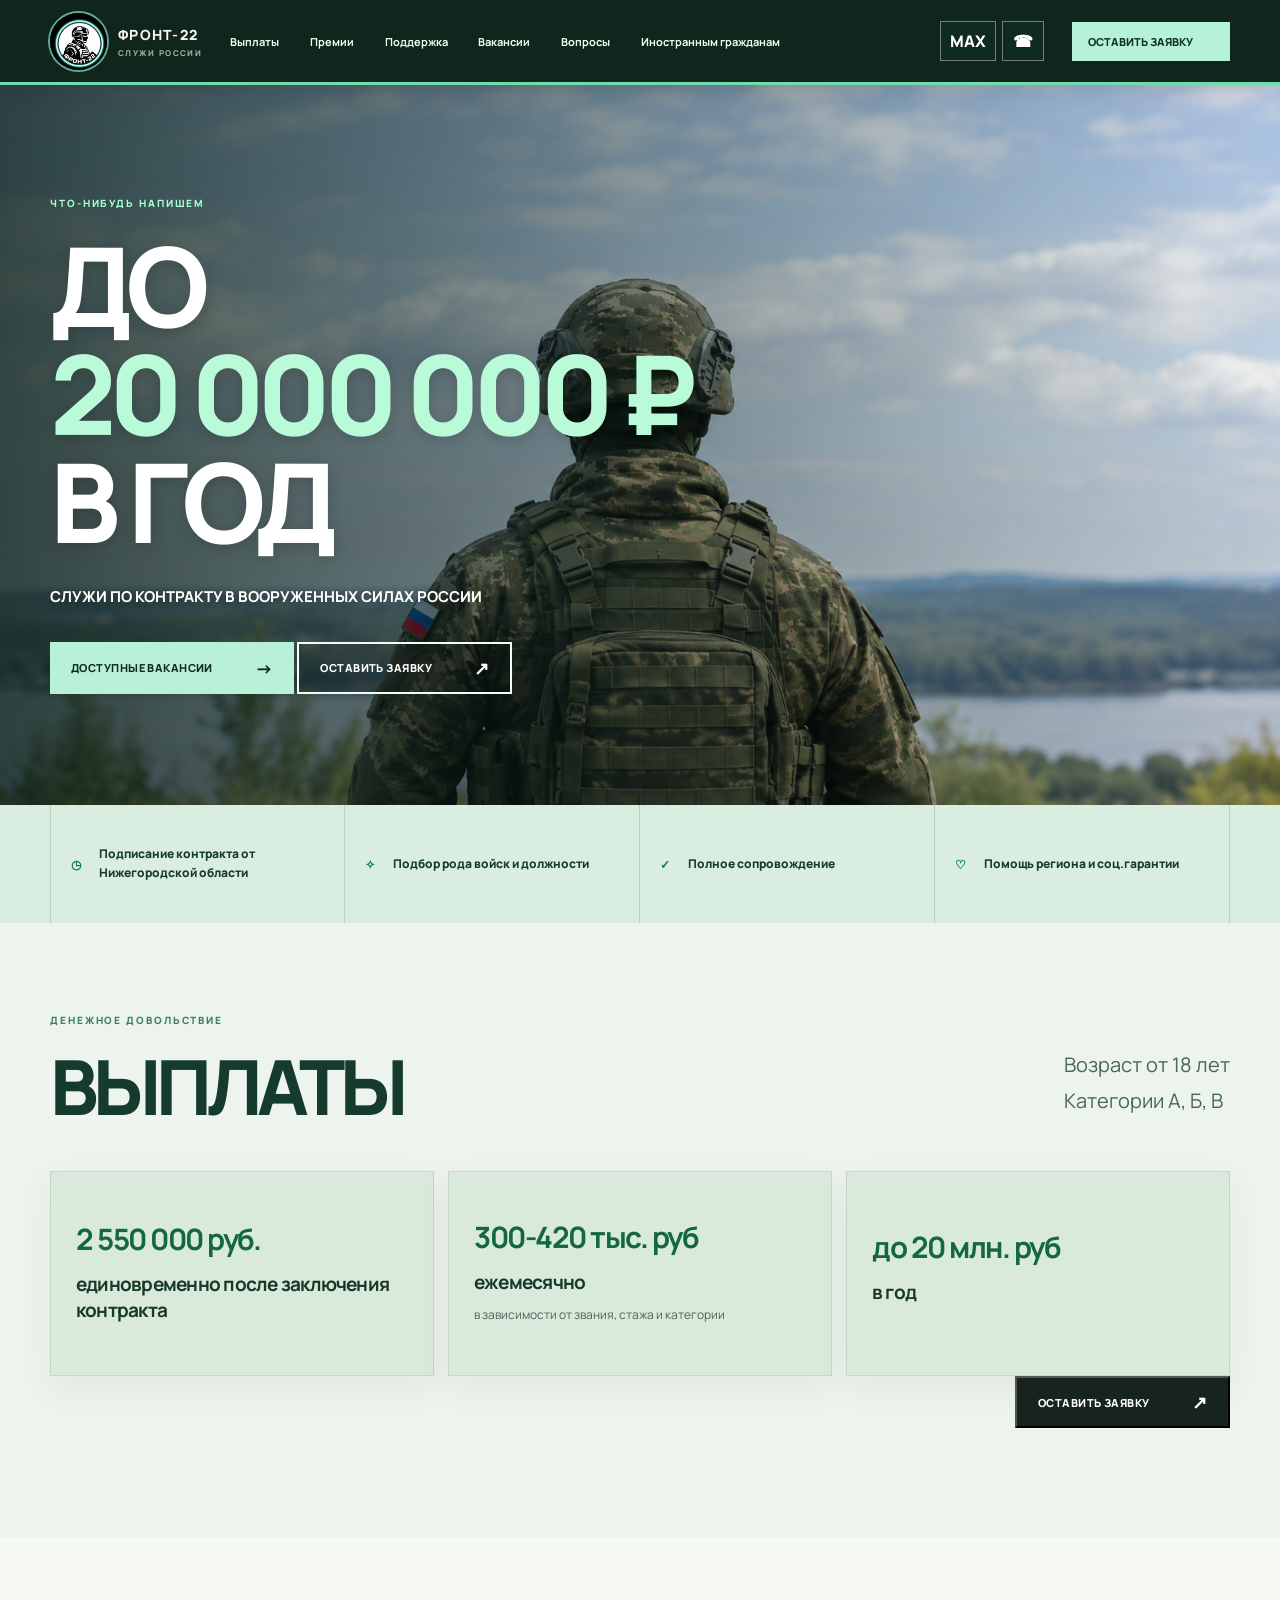
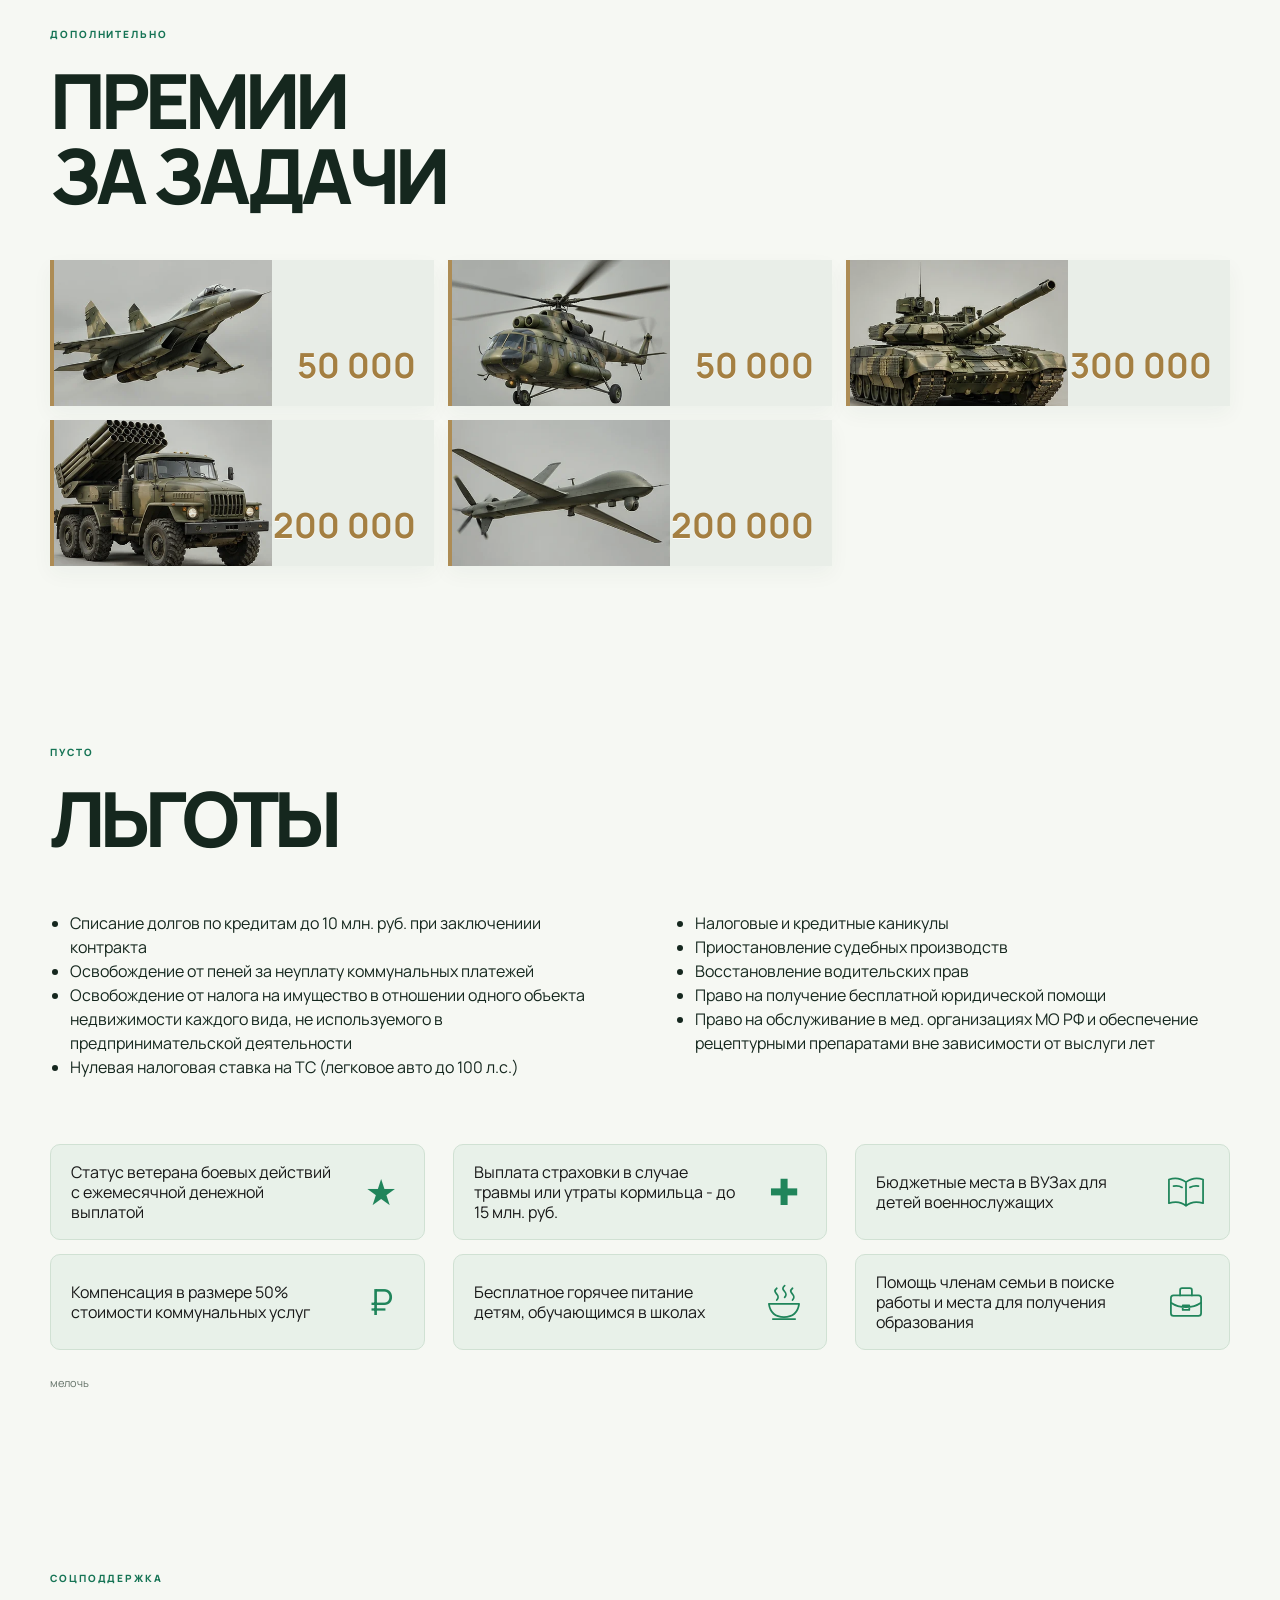
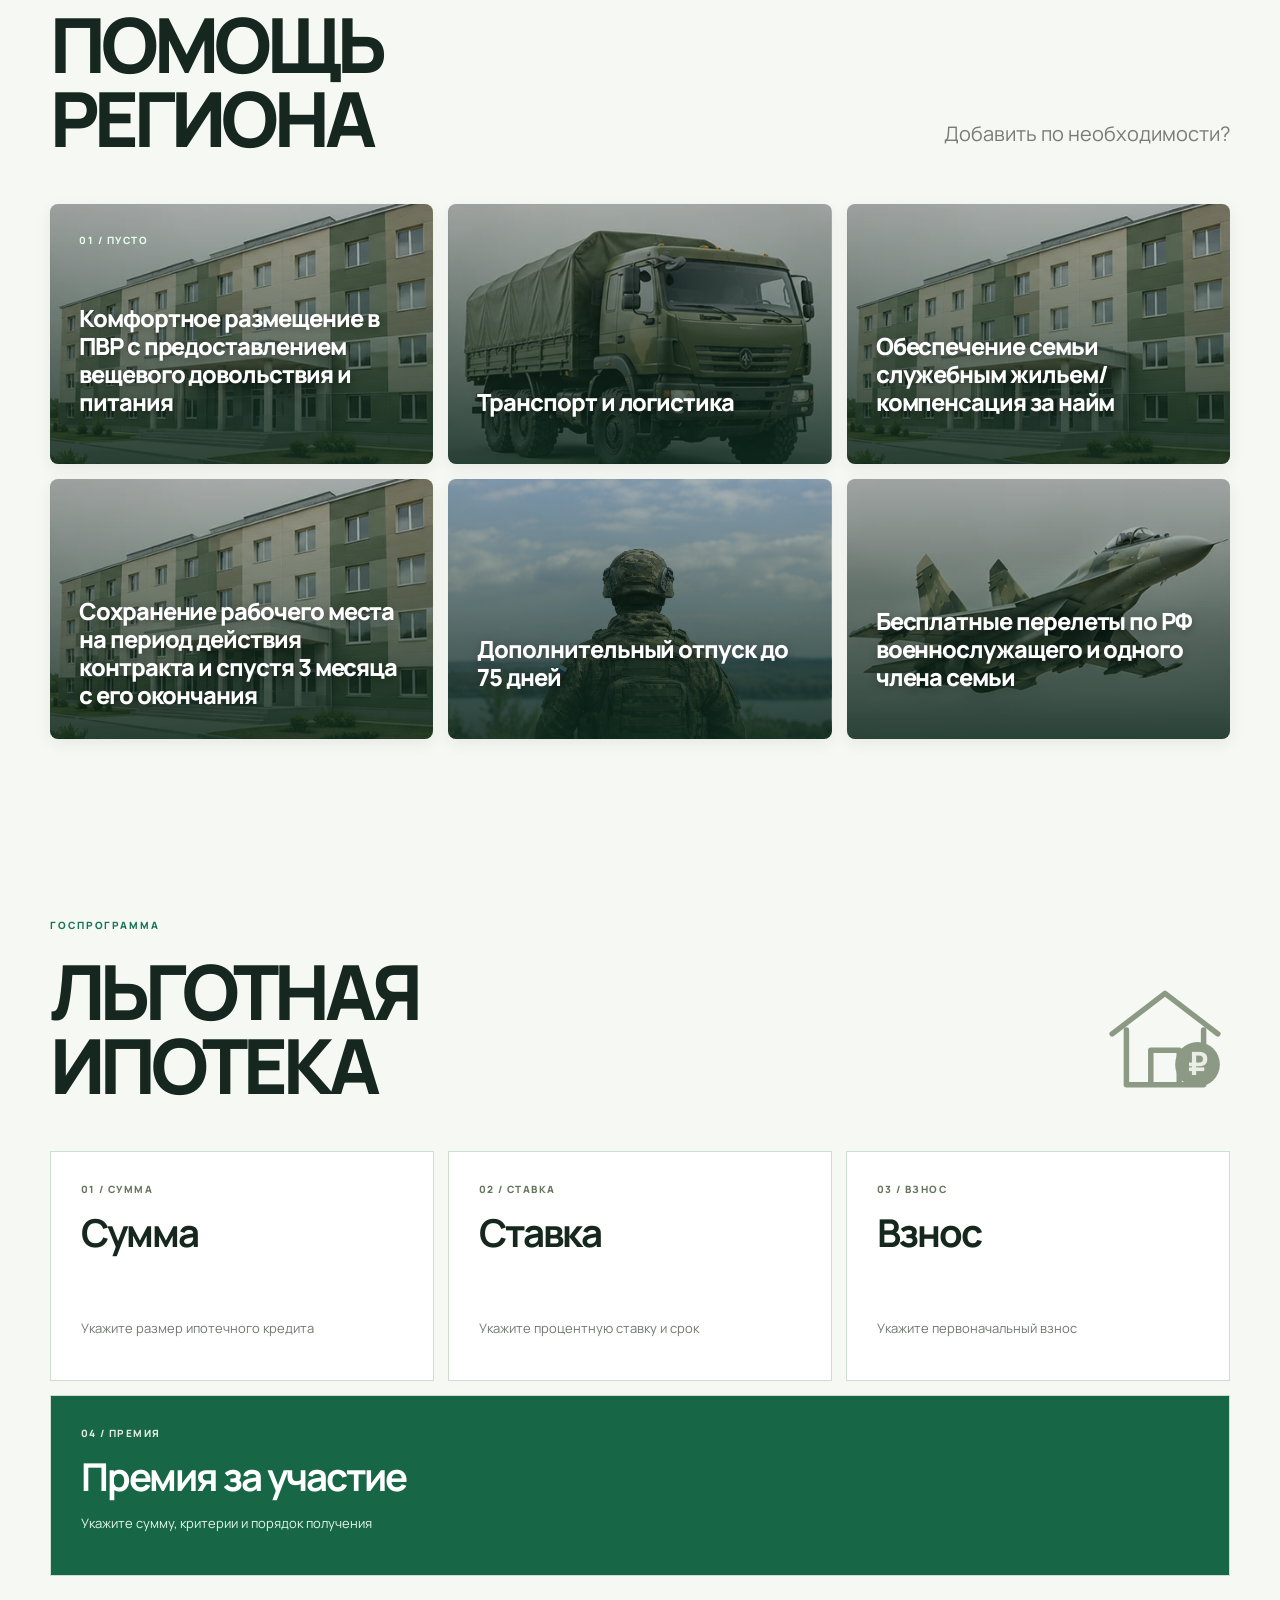
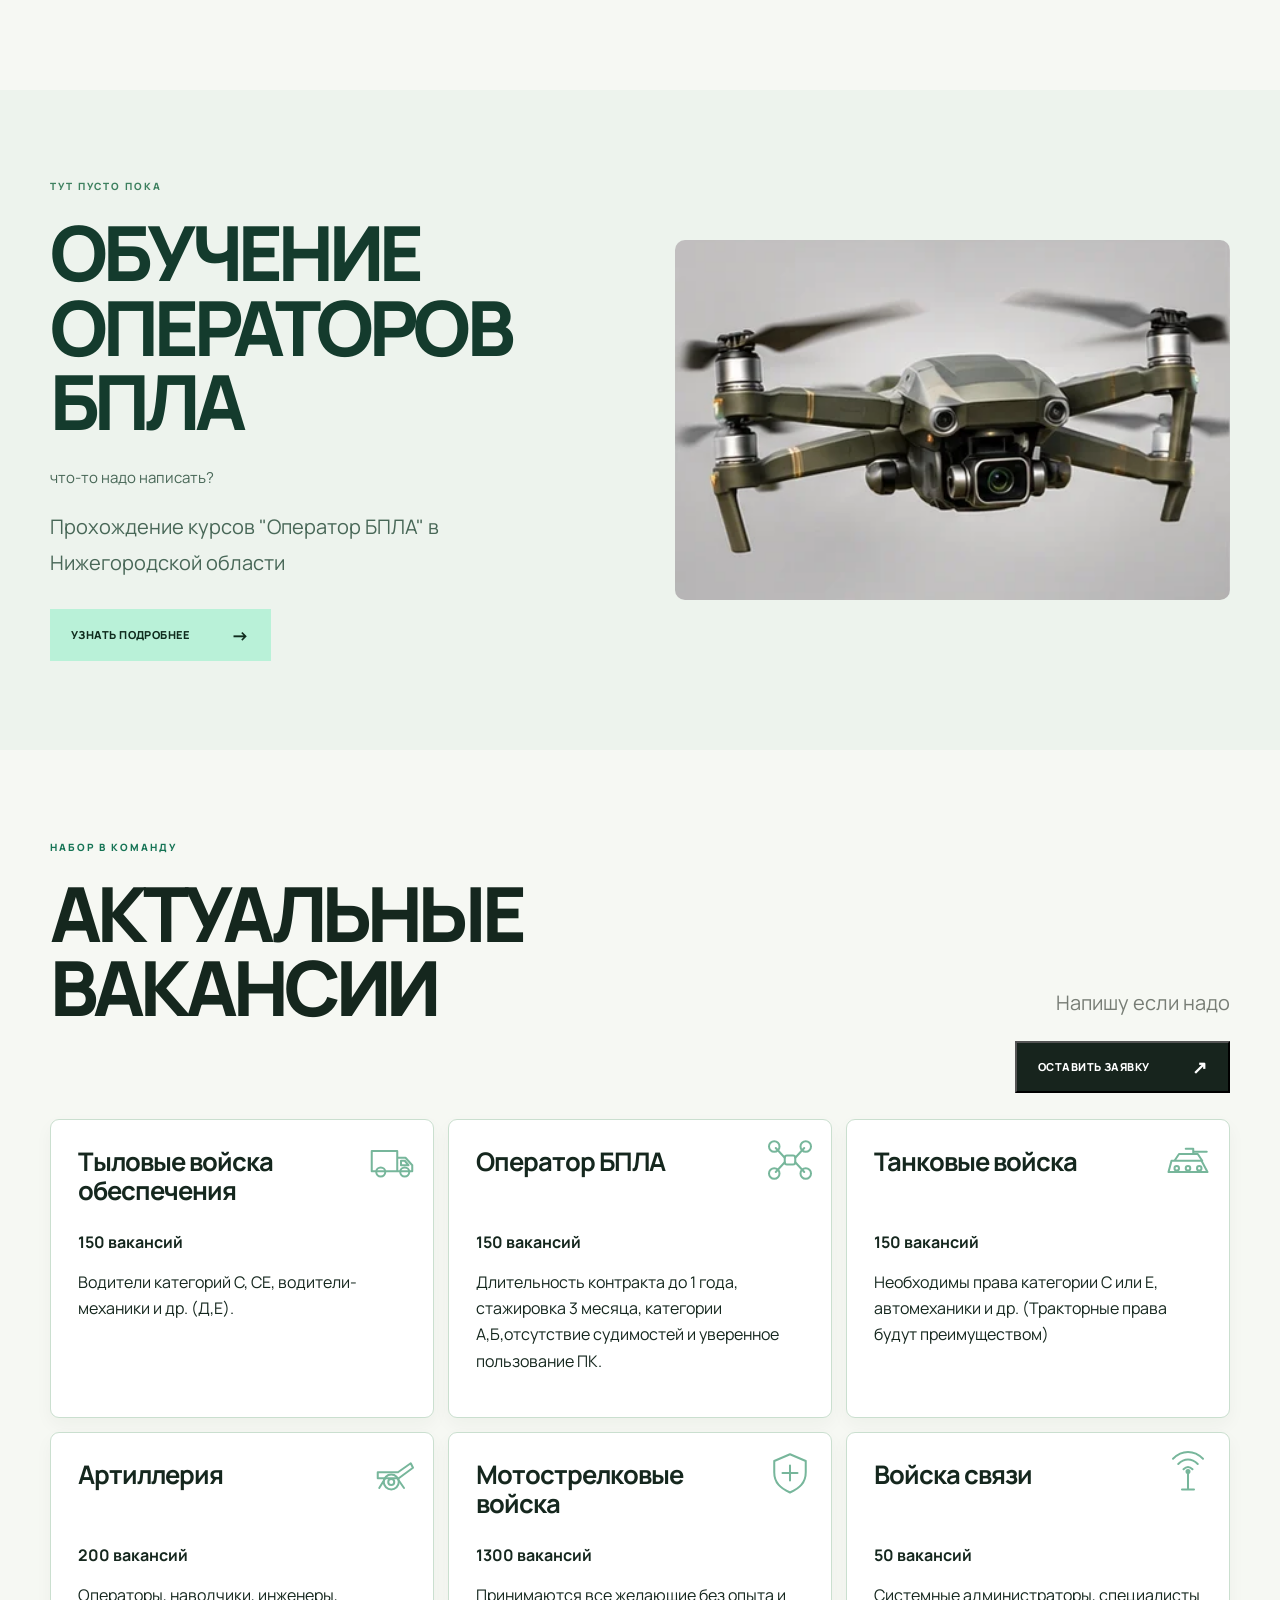
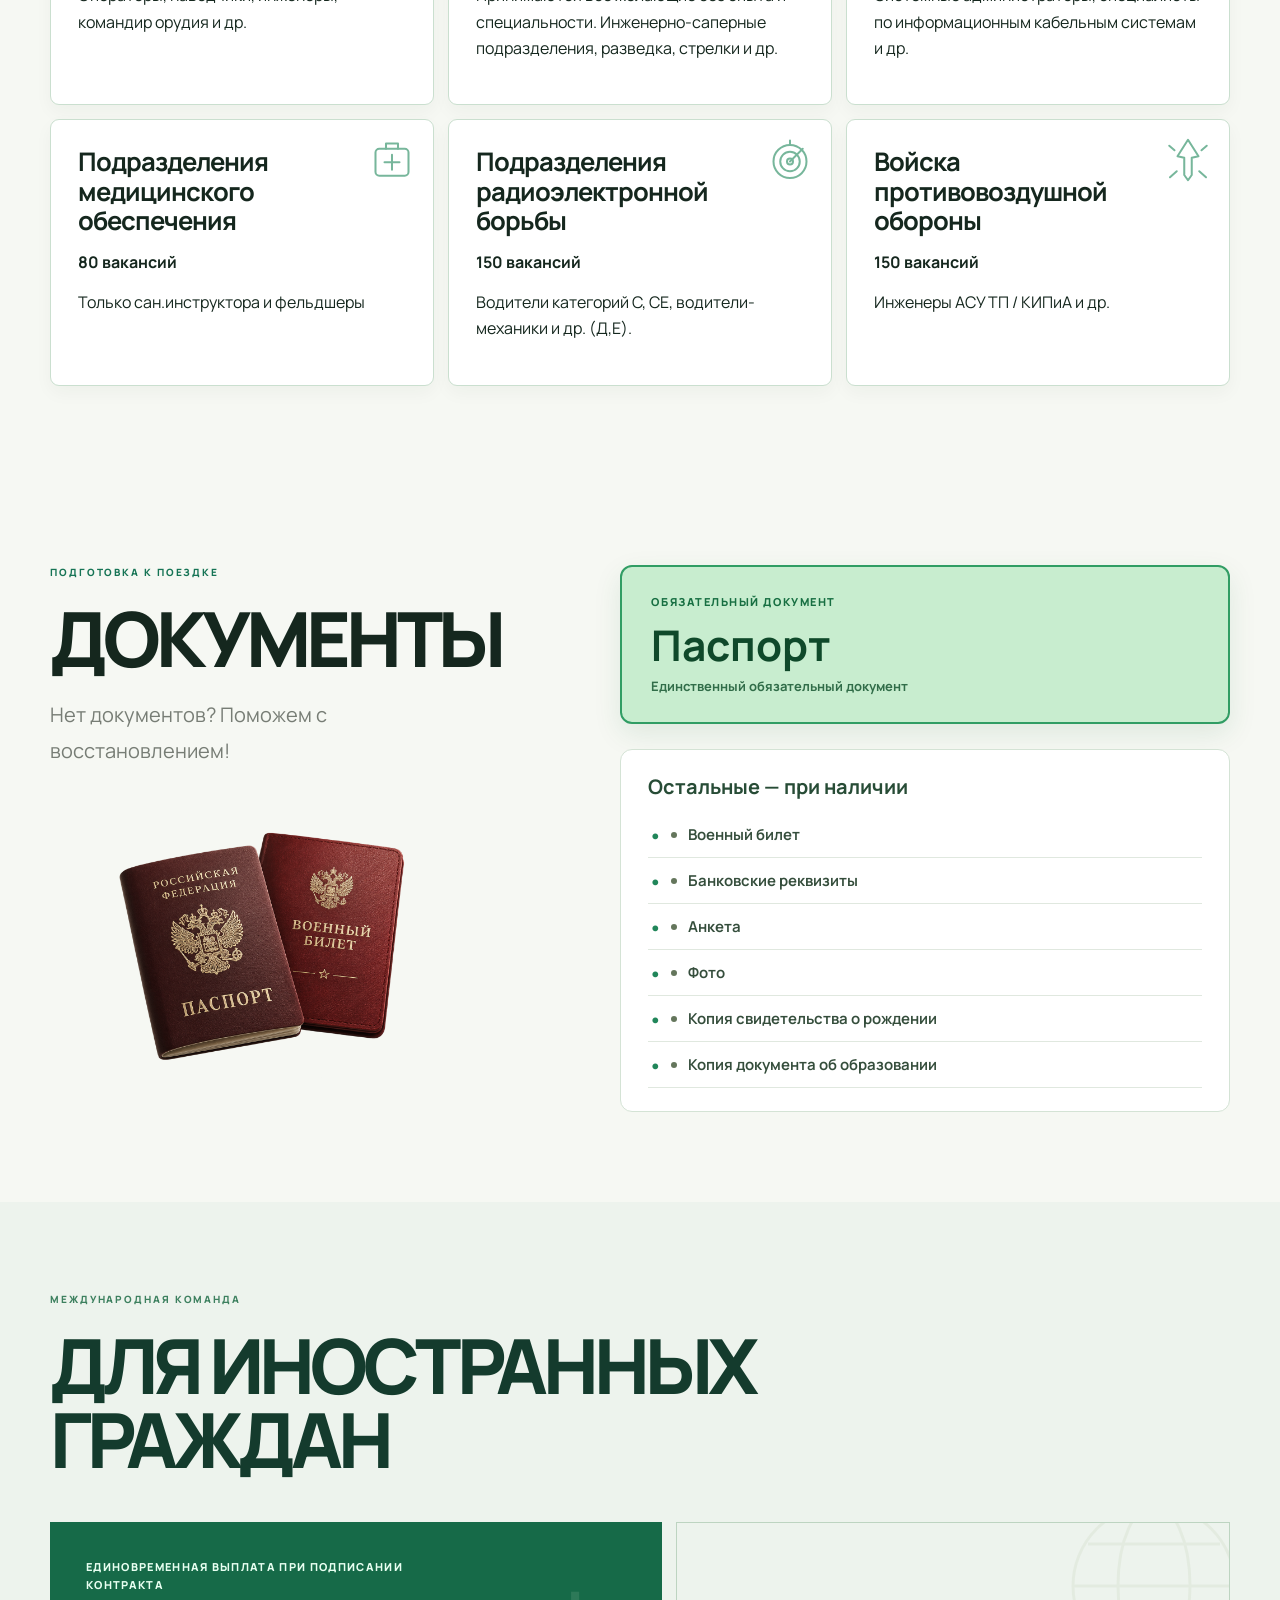
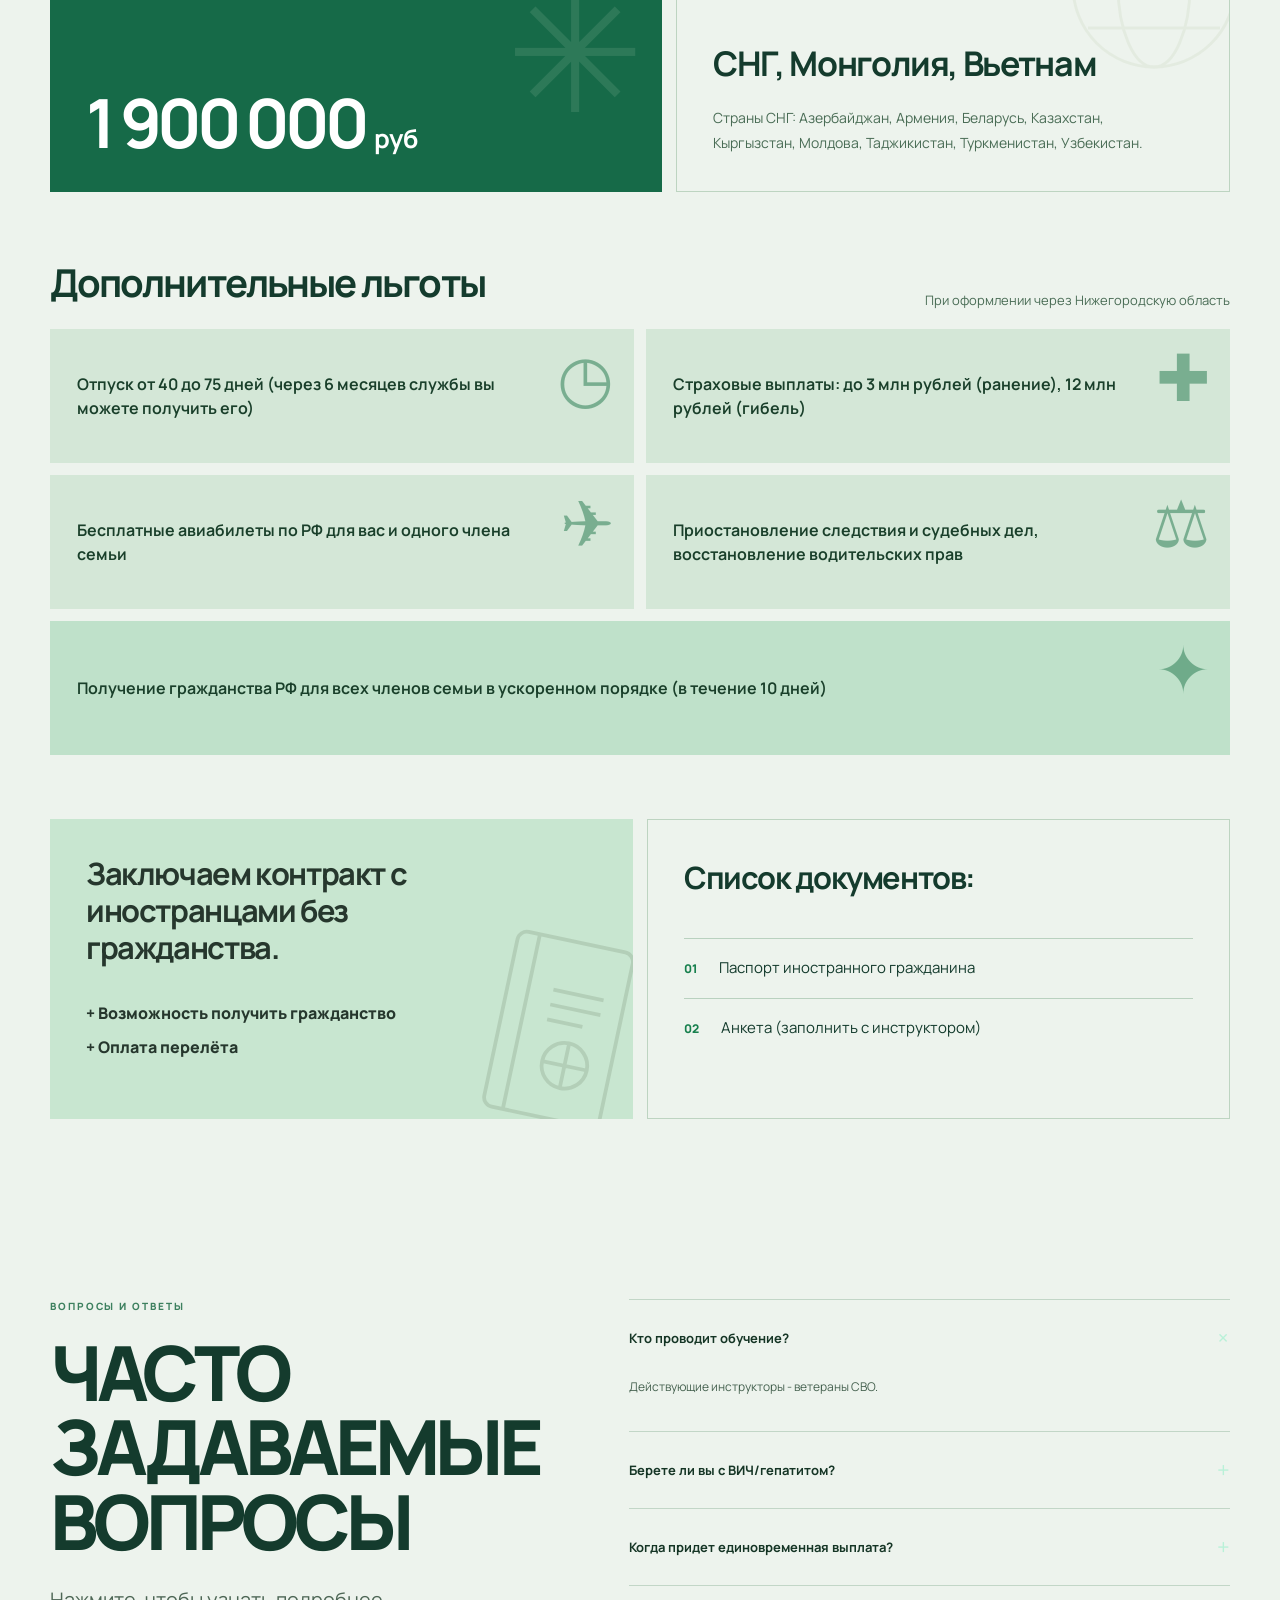
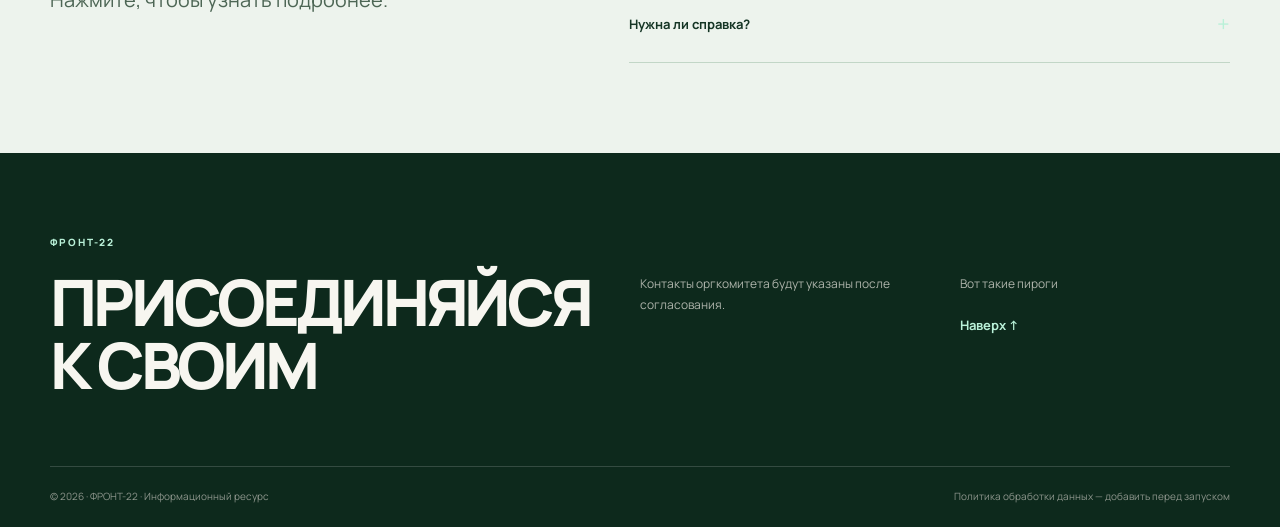
==== commit 3f9ab7de: "Update index.html" ====
--- a/index.html
+++ b/index.html
@@ -99,7 +99,7 @@
 </div>
 </section>
 <section class="section section-cream benefits-reference" id="perks">
-<div class="container"><p class="eyebrow eyebrow-dark">ПУСТО</p><h2>ЛЬГОТЫ</h2><div class="benefits-columns"><ul><li>Списание долгов по кредитам до 10 млн. руб. при заключениии контракта</li><li>Освобождение от пеней за неуплату коммунальных платежей</li><li>Освобождение от налога на имущество в отношении одного объекта недвижимости каждого вида, не используемого в предпринимательской деятельности</li><li>Нулевая налоговая ставка на ТС (легковое авто до 100 л.с.)</li></ul><ul><li>Налоговые и кредитные каникулы</li><li>Приостановление судебных производств</li><li>Восстановление водительских прав</li><li>Право на получение бесплатной юридической помощи</li><li>Право на обслуживание в мед. организациях МО РФ и обеспечение рецептурными препаратами вне зависимости от выслуги лет</li></ul></div><div class="benefit-tiles"><article class="benefit-tile"><span>Статус ветерана боевых действий с ежемесячной денежной выплатой</span><span aria-hidden="true" class="benefit-icon">★</span></article><article class="benefit-tile"><span>Выплата страховки в случае травмы или утраты кормильца - до 15 млн. руб.</span><span aria-hidden="true" class="benefit-icon">✚</span></article><article class="benefit-tile"><span>Бюджетные места в ВУЗах для детей военнослужащих</span><span aria-hidden="true" class="benefit-icon"><svg aria-hidden="true" class="vector-icon" fill="none" stroke="currentColor" stroke-linecap="round" stroke-linejoin="round" stroke-width="2.7" viewbox="0 0 64 64"><path d="M32 17c-8-6-18-7-26-4v36c10-3 19-2 26 4 7-6 16-7 26-4V13c-8-3-18-2-26 4ZM32 17v36"></path><path d="M13 23c6-1 10 0 13 2M38 25c4-2 8-3 13-2"></path></svg></span></article><article class="benefit-tile"><span>Компенсация в размере 50% стоимости коммунальных услуг</span><span aria-hidden="true" class="benefit-icon">₽</span></article><article class="benefit-tile"><span>Бесплатное горячее питание детям, обучающимся в школах</span><span aria-hidden="true" class="benefit-icon"><svg aria-hidden="true" class="vector-icon" fill="none" stroke="currentColor" stroke-linecap="round" stroke-linejoin="round" stroke-width="2.7" viewbox="0 0 64 64"><path d="M9 35h46c-2 14-11 20-23 20S11 49 9 35ZM15 58h34M21 11c-9 8 8 9 0 18M33 7c-9 8 8 9 0 18M45 11c-9 8 8 9 0 18"></path></svg></span></article><article class="benefit-tile"><span>Помощь членам семьи в поиске работы и места для получения образования</span><span aria-hidden="true" class="benefit-icon"><svg aria-hidden="true" class="vector-icon" fill="none" stroke="currentColor" stroke-linecap="round" stroke-linejoin="round" stroke-width="2.7" viewbox="0 0 64 64"><rect height="31" rx="4" width="46" x="9" y="22"></rect><path d="M23 22v-8a3 3 0 0 1 3-3h12a3 3 0 0 1 3 3v8M9 33c13 9 33 9 46 0M27 37h10v7H27z"></path></svg></span></article></div><p class="benefit-disclaimer">Список адаптирован для макета. Налоговые, кредитные и иные государственные льготы не предоставляются автоматически за участие в олимпиаде; публикация возможна только при подтверждении правовых оснований.</p></div></section>
+<div class="container"><p class="eyebrow eyebrow-dark">ПУСТО</p><h2>ЛЬГОТЫ</h2><div class="benefits-columns"><ul><li>Списание долгов по кредитам до 10 млн. руб. при заключениии контракта</li><li>Освобождение от пеней за неуплату коммунальных платежей</li><li>Освобождение от налога на имущество в отношении одного объекта недвижимости каждого вида, не используемого в предпринимательской деятельности</li><li>Нулевая налоговая ставка на ТС (легковое авто до 100 л.с.)</li></ul><ul><li>Налоговые и кредитные каникулы</li><li>Приостановление судебных производств</li><li>Восстановление водительских прав</li><li>Право на получение бесплатной юридической помощи</li><li>Право на обслуживание в мед. организациях МО РФ и обеспечение рецептурными препаратами вне зависимости от выслуги лет</li></ul></div><div class="benefit-tiles"><article class="benefit-tile"><span>Статус ветерана боевых действий с ежемесячной денежной выплатой</span><span aria-hidden="true" class="benefit-icon">★</span></article><article class="benefit-tile"><span>Выплата страховки в случае травмы или утраты кормильца - до 15 млн. руб.</span><span aria-hidden="true" class="benefit-icon">✚</span></article><article class="benefit-tile"><span>Бюджетные места в ВУЗах для детей военнослужащих</span><span aria-hidden="true" class="benefit-icon"><svg aria-hidden="true" class="vector-icon" fill="none" stroke="currentColor" stroke-linecap="round" stroke-linejoin="round" stroke-width="2.7" viewbox="0 0 64 64"><path d="M32 17c-8-6-18-7-26-4v36c10-3 19-2 26 4 7-6 16-7 26-4V13c-8-3-18-2-26 4ZM32 17v36"></path><path d="M13 23c6-1 10 0 13 2M38 25c4-2 8-3 13-2"></path></svg></span></article><article class="benefit-tile"><span>Компенсация в размере 50% стоимости коммунальных услуг</span><span aria-hidden="true" class="benefit-icon">₽</span></article><article class="benefit-tile"><span>Бесплатное горячее питание детям, обучающимся в школах</span><span aria-hidden="true" class="benefit-icon"><svg aria-hidden="true" class="vector-icon" fill="none" stroke="currentColor" stroke-linecap="round" stroke-linejoin="round" stroke-width="2.7" viewbox="0 0 64 64"><path d="M9 35h46c-2 14-11 20-23 20S11 49 9 35ZM15 58h34M21 11c-9 8 8 9 0 18M33 7c-9 8 8 9 0 18M45 11c-9 8 8 9 0 18"></path></svg></span></article><article class="benefit-tile"><span>Помощь членам семьи в поиске работы и места для получения образования</span><span aria-hidden="true" class="benefit-icon"><svg aria-hidden="true" class="vector-icon" fill="none" stroke="currentColor" stroke-linecap="round" stroke-linejoin="round" stroke-width="2.7" viewbox="0 0 64 64"><rect height="31" rx="4" width="46" x="9" y="22"></rect><path d="M23 22v-8a3 3 0 0 1 3-3h12a3 3 0 0 1 3 3v8M9 33c13 9 33 9 46 0M27 37h10v7H27z"></path></svg></span></article></div><p class="benefit-disclaimer">мелочь</p></div></section>
 <section class="section section-cream support-section" id="support">
 <div class="container">
 <div class="section-heading">
@@ -139,7 +139,7 @@
 <article class="mortgage-stat mortgage-stat-accent"><span>04 / ПРЕМИЯ</span><strong>Премия за участие</strong><p>Укажите сумму, критерии и порядок получения</p>
 </article>
 </div>
-<p class="ad-disclosure">Рекламный макет. Условия, рекламодатель и правовые основания уточняются. Не является публичной офертой.</p>
+<p class="ad-disclosure"></p>
 </div>
 </section>
 
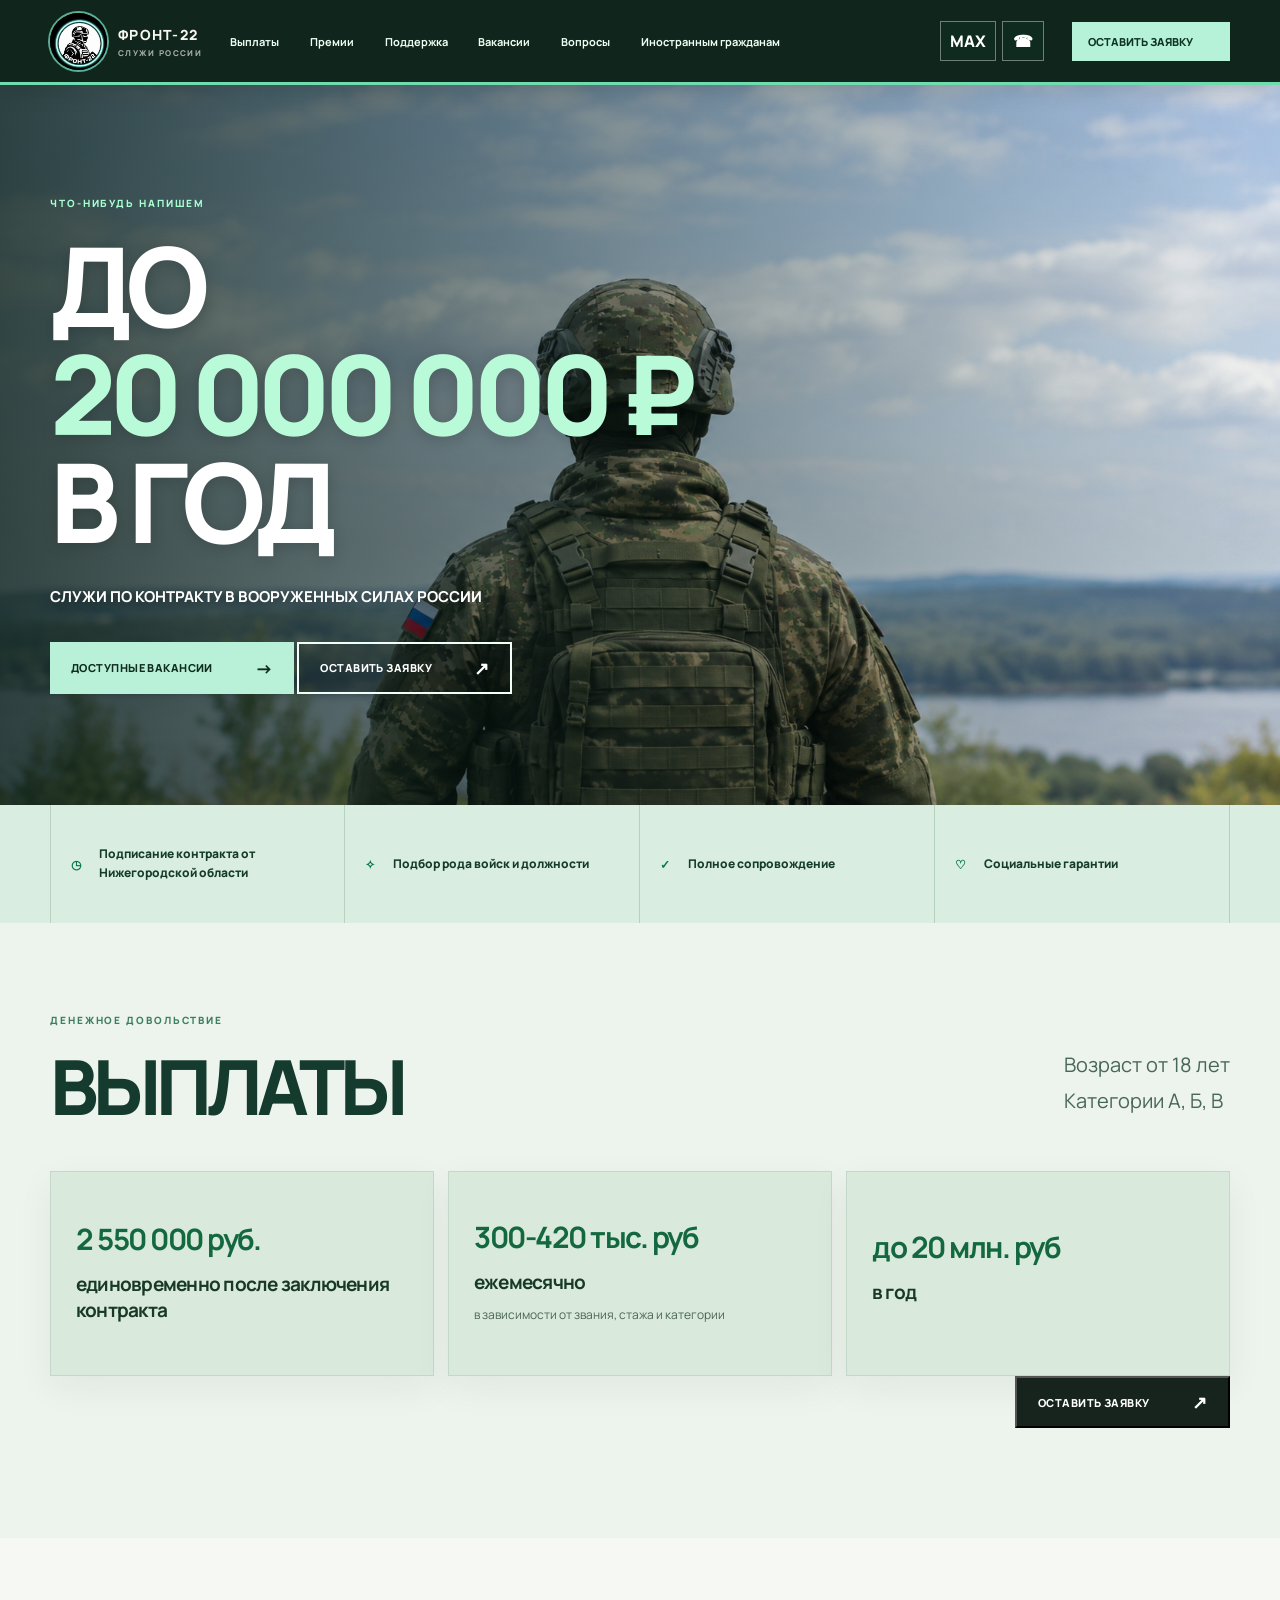
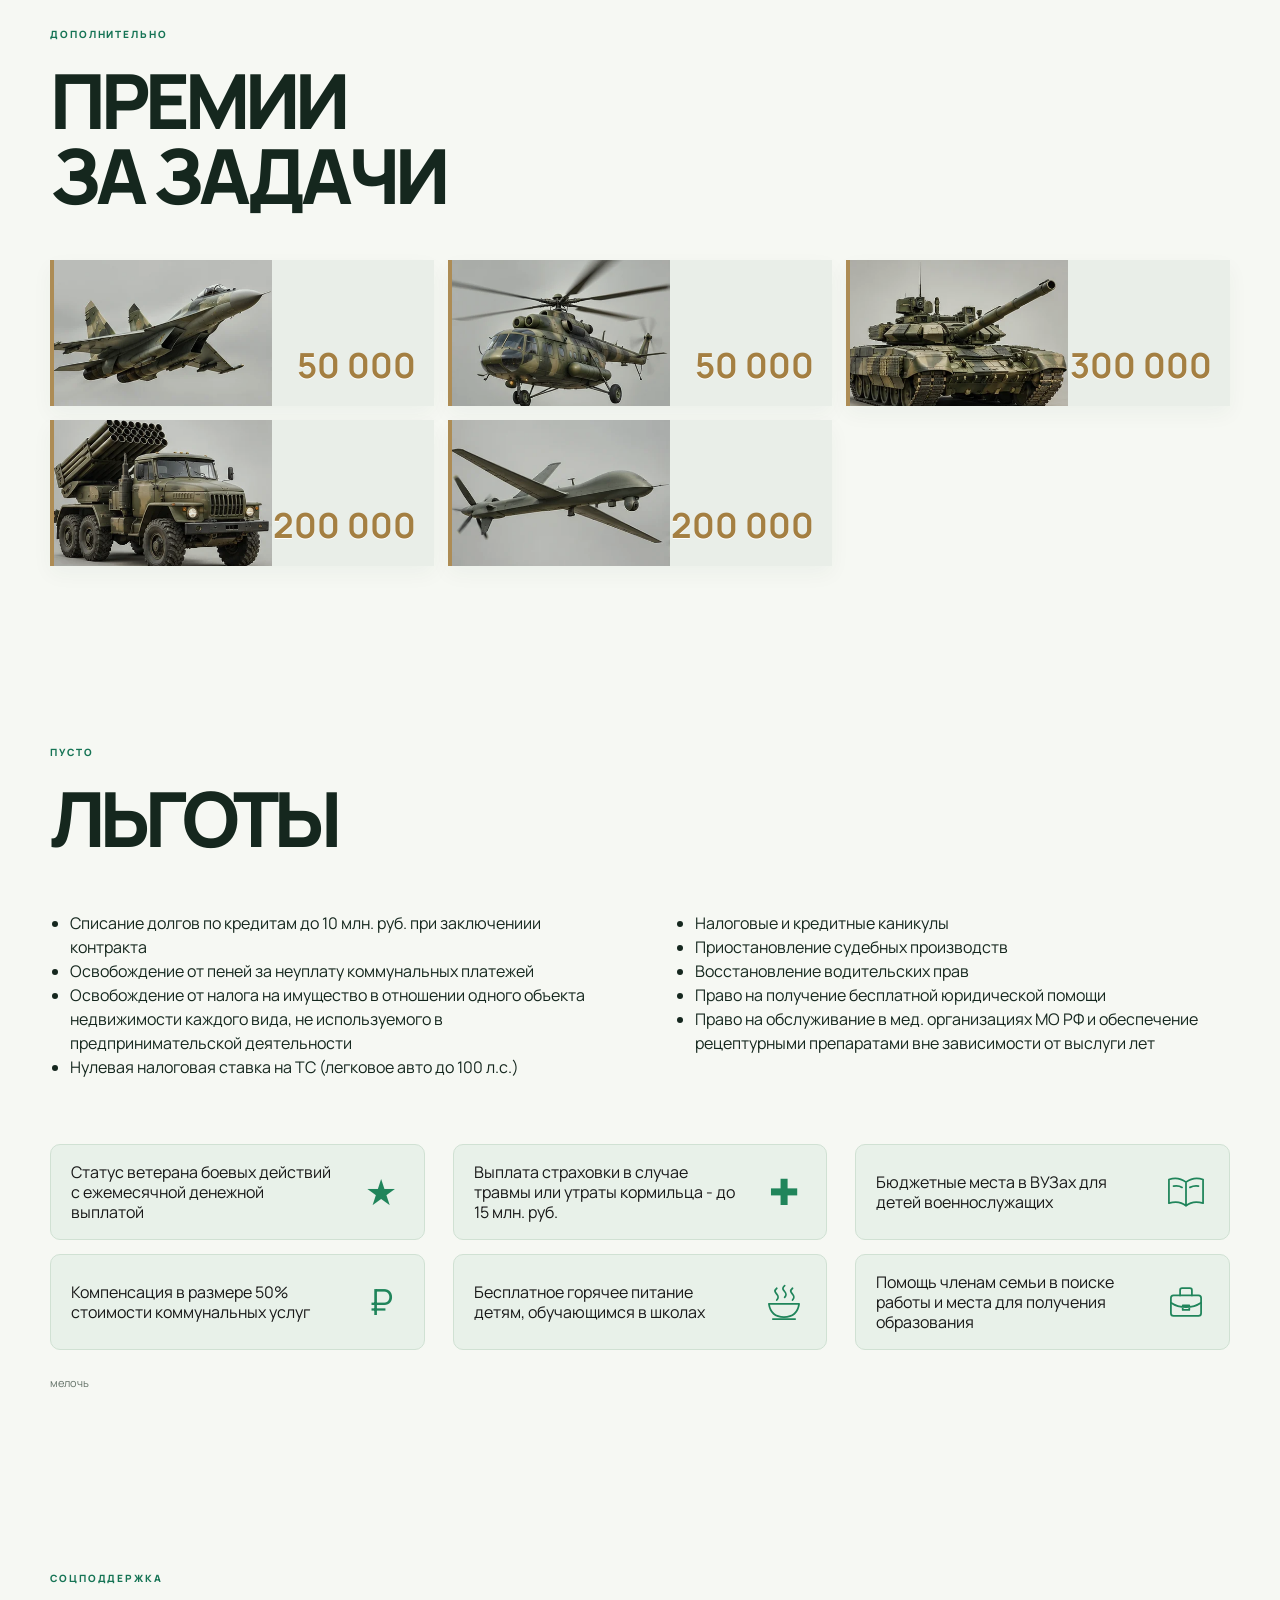
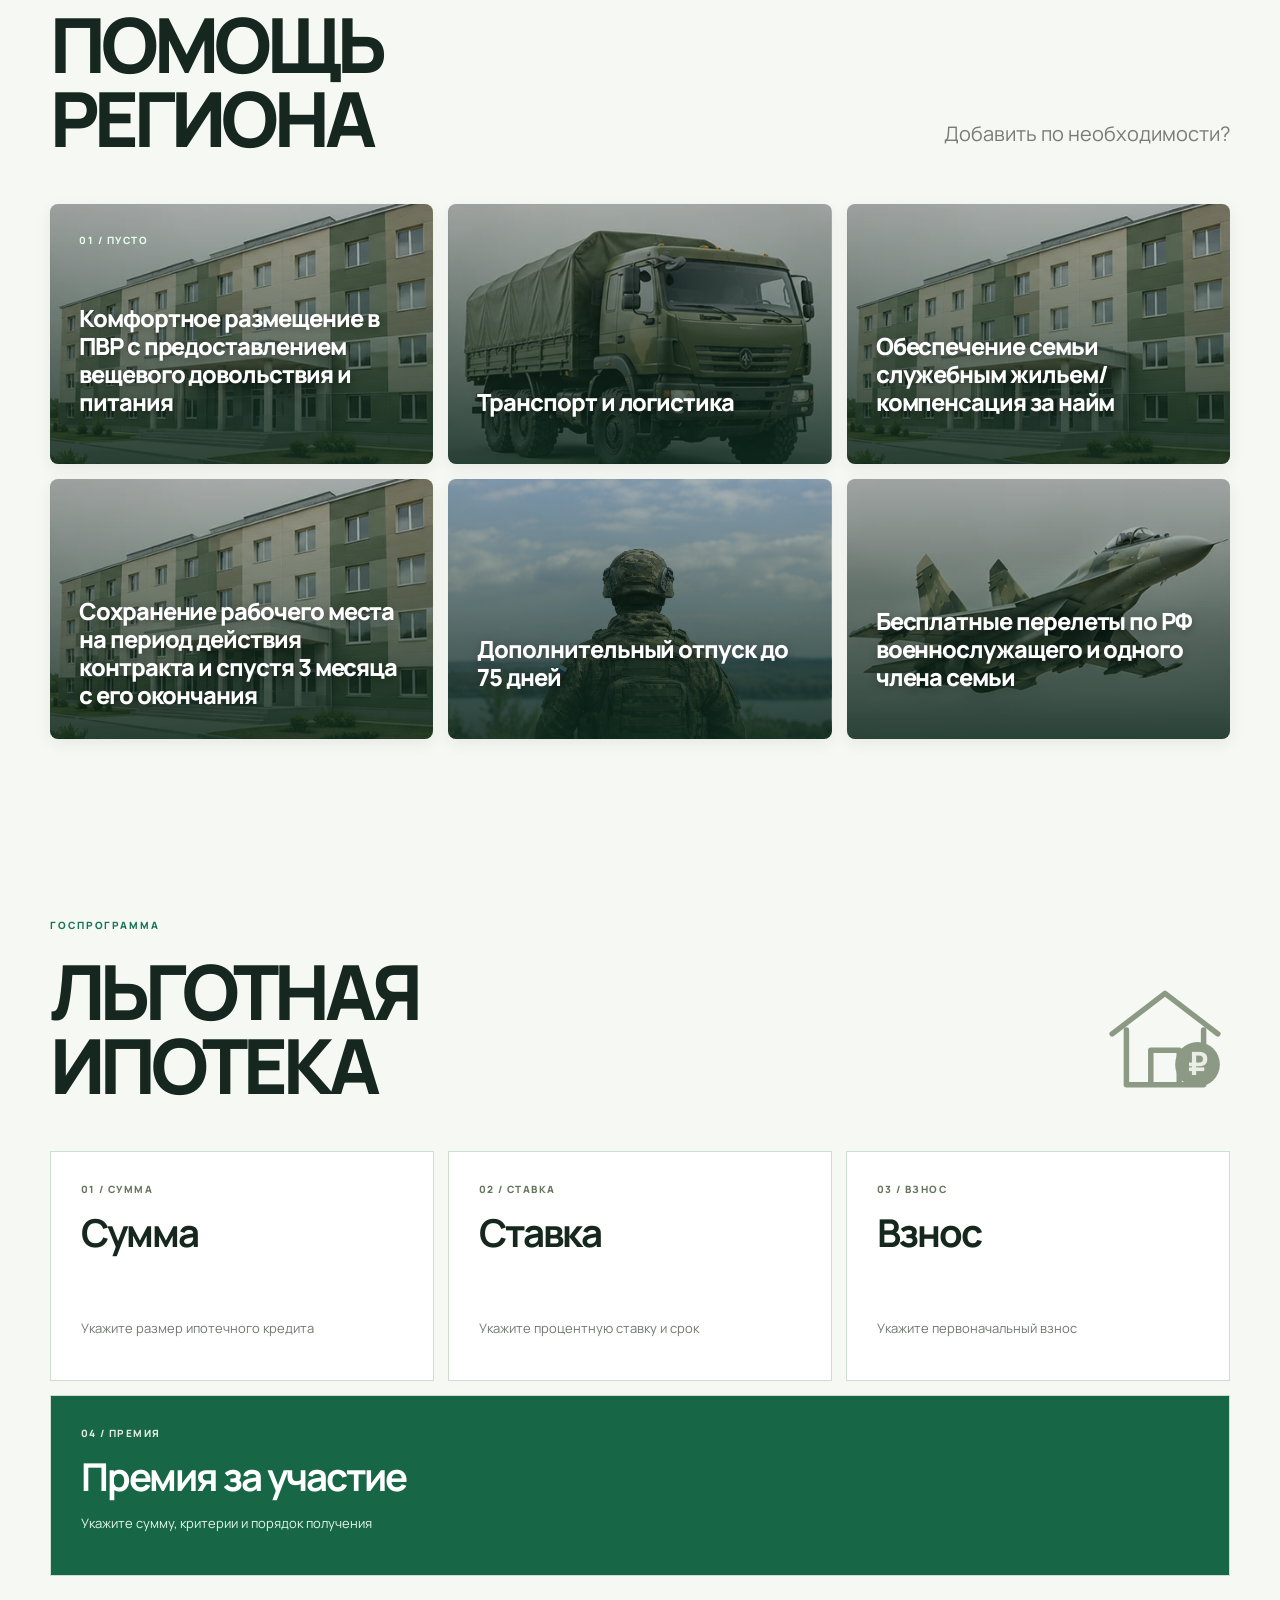
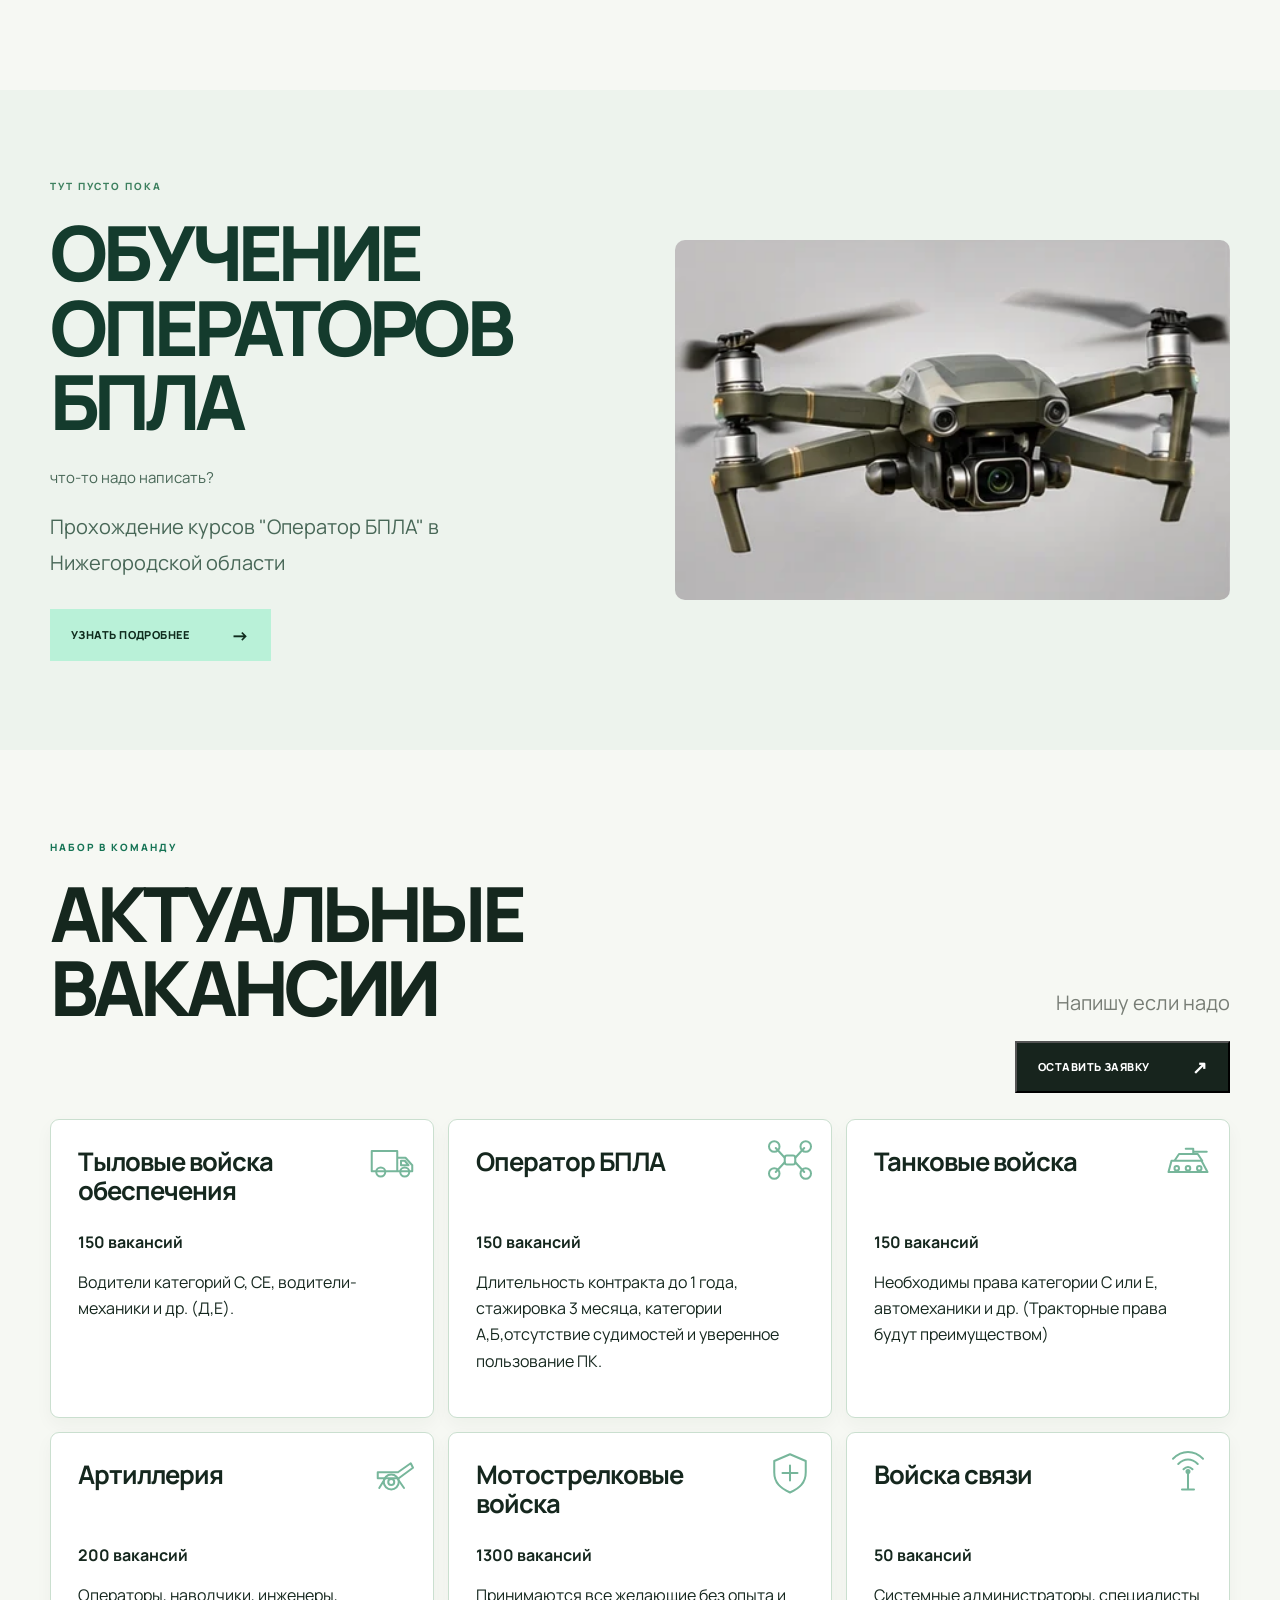
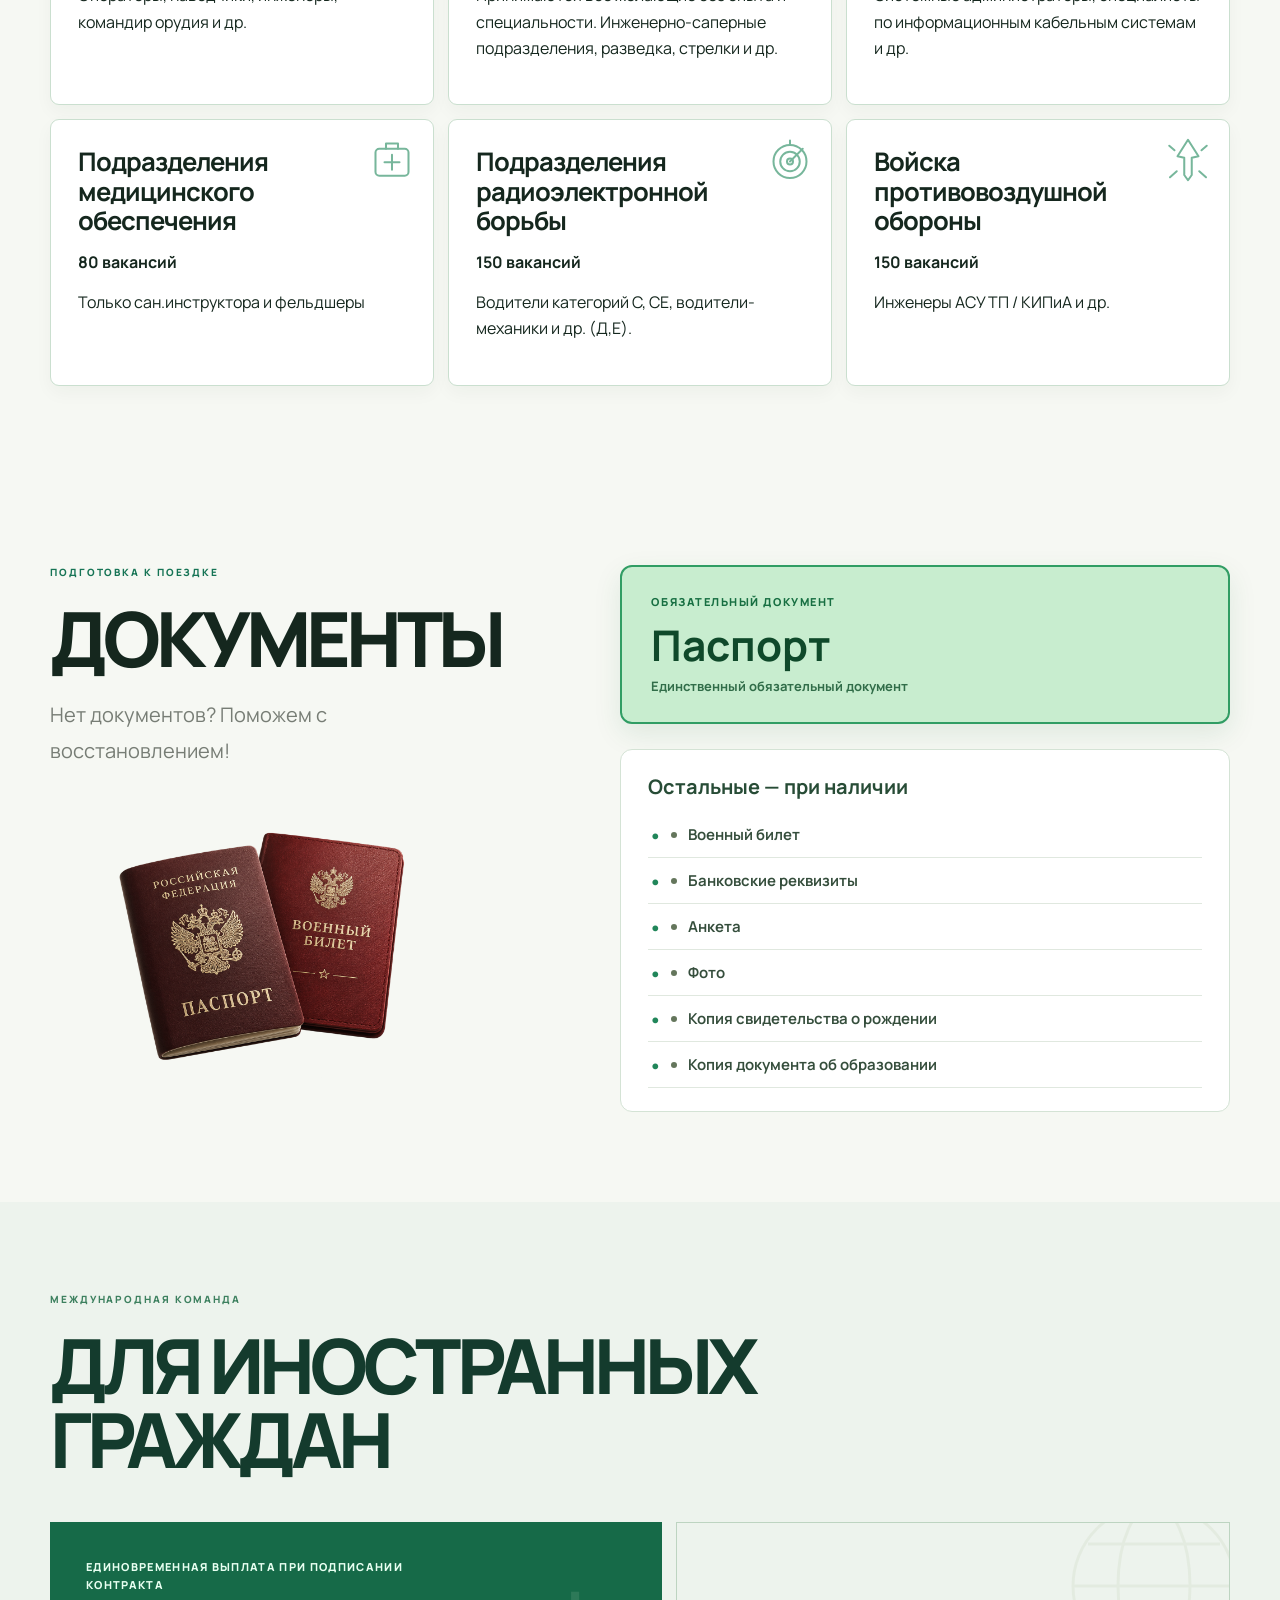
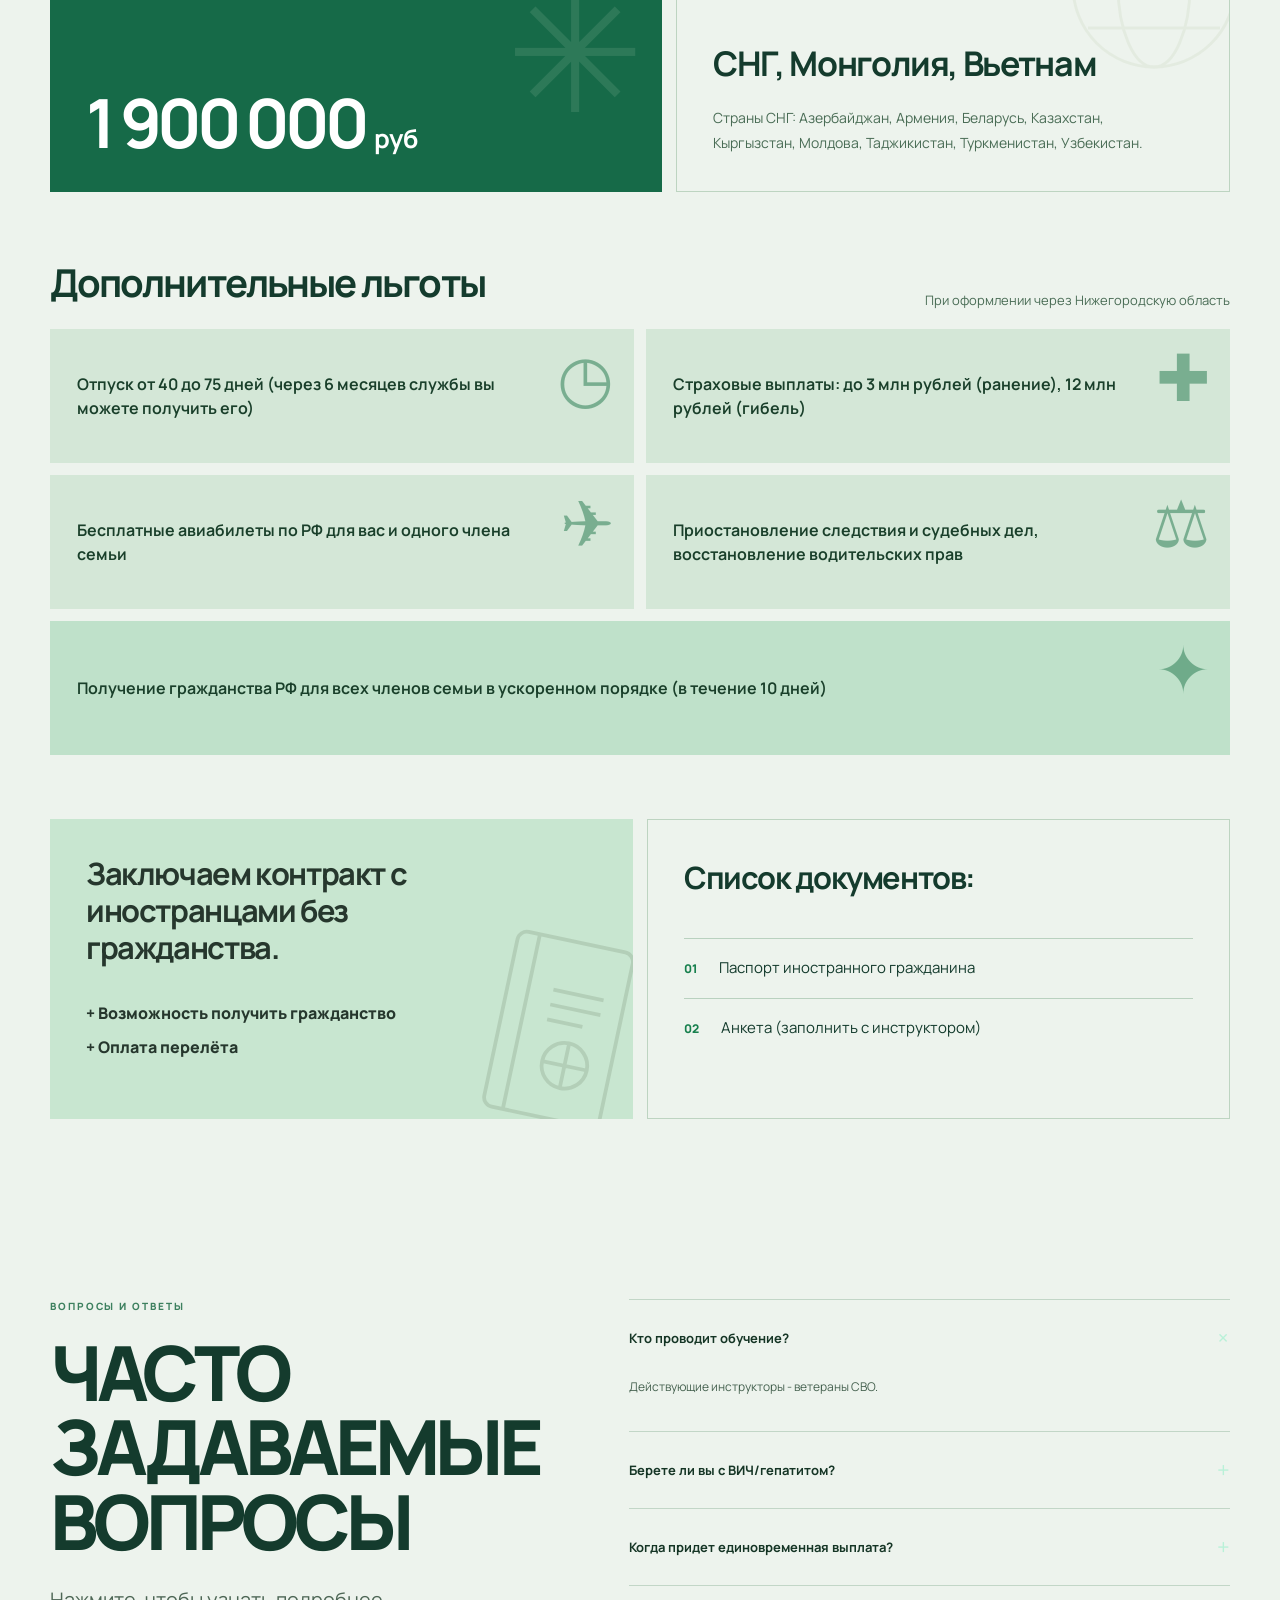
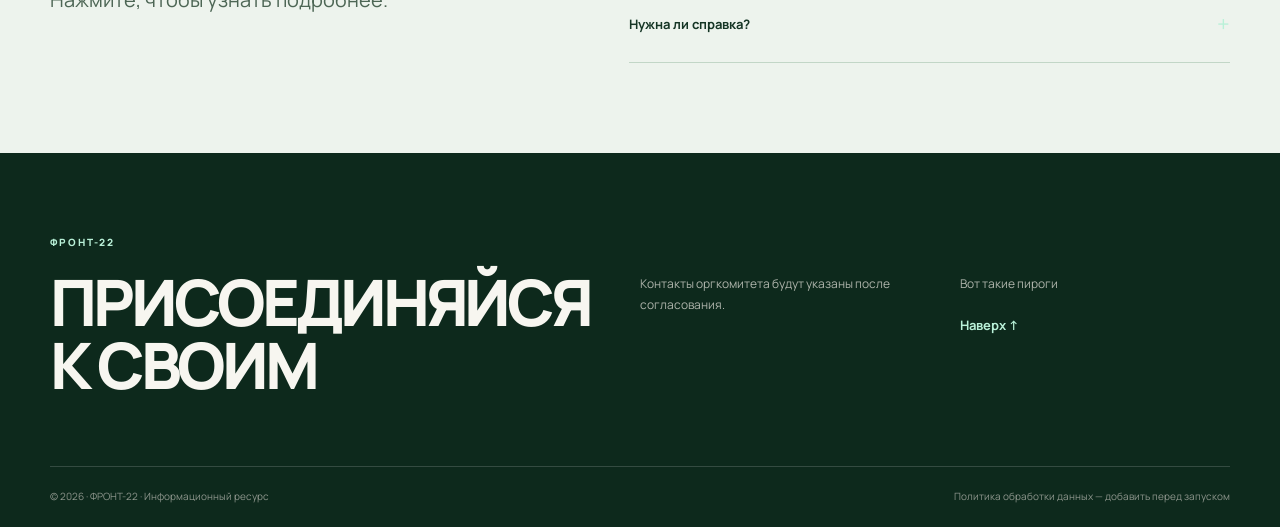
==== commit da25d9c6: "Update index.html" ====
--- a/index.html
+++ b/index.html
@@ -48,7 +48,7 @@
 </article>
 <article class="benefit-item"><span class="benefit-number" aria-hidden="true">✓</span><p>Полное сопровождение</p>
 </article>
-<article class="benefit-item"><span class="benefit-number" aria-hidden="true">♡</span><p>Помощь региона и соц.гарантии</p>
+<article class="benefit-item"><span class="benefit-number" aria-hidden="true">♡</span><p>Социальные гарантии</p>
 </article>
 </div>
 </section>
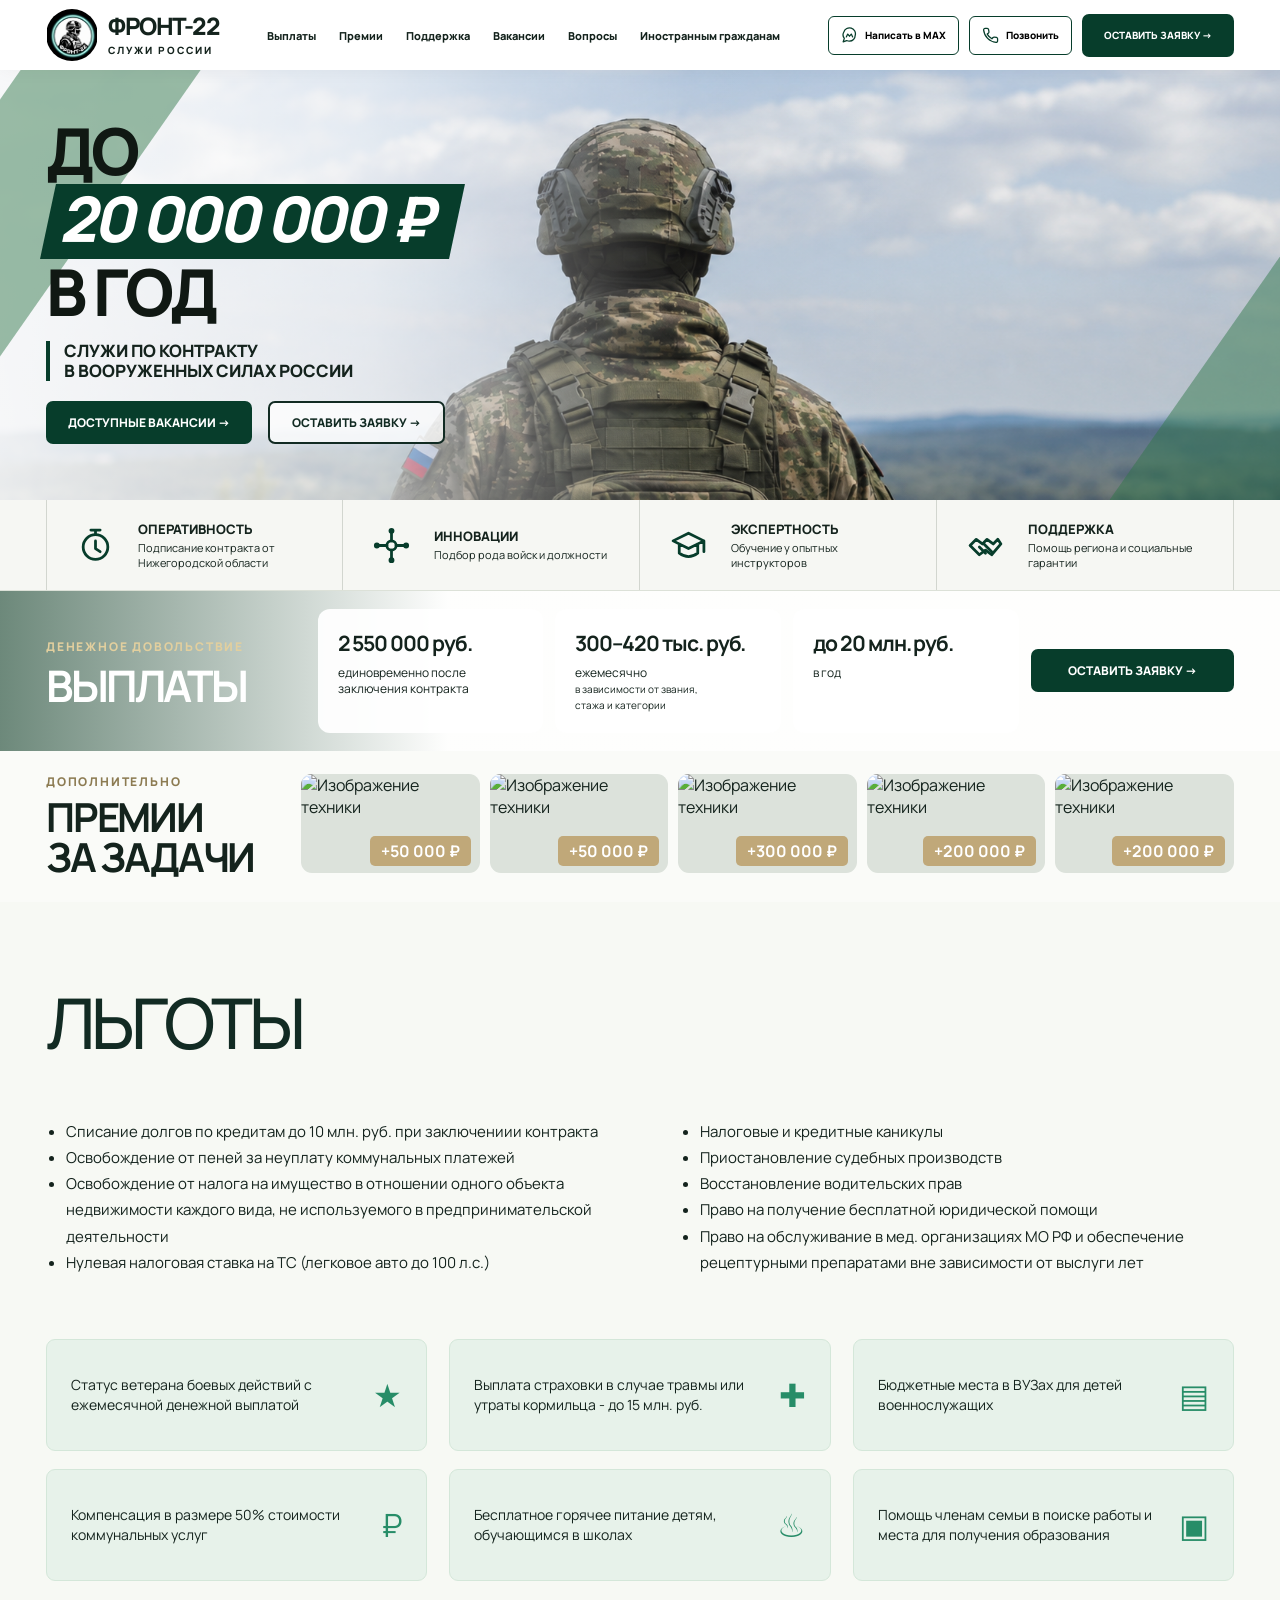
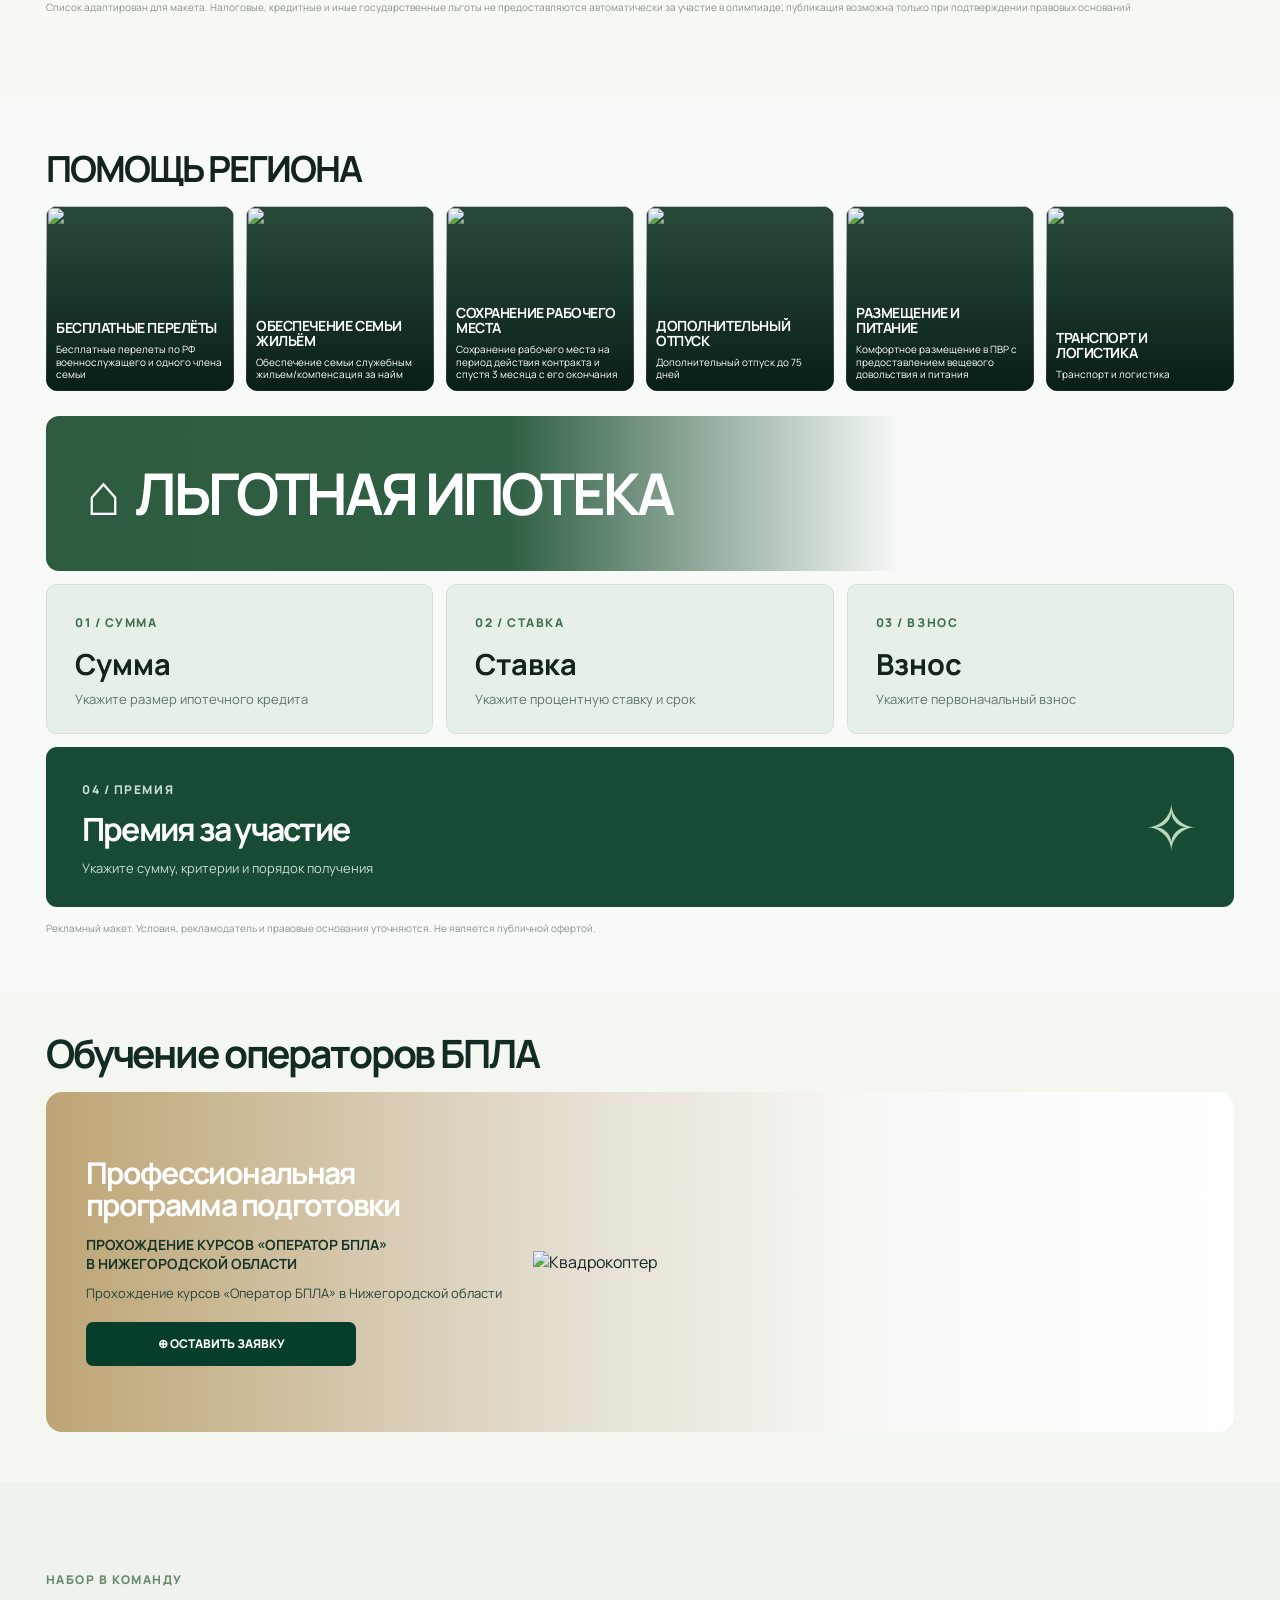
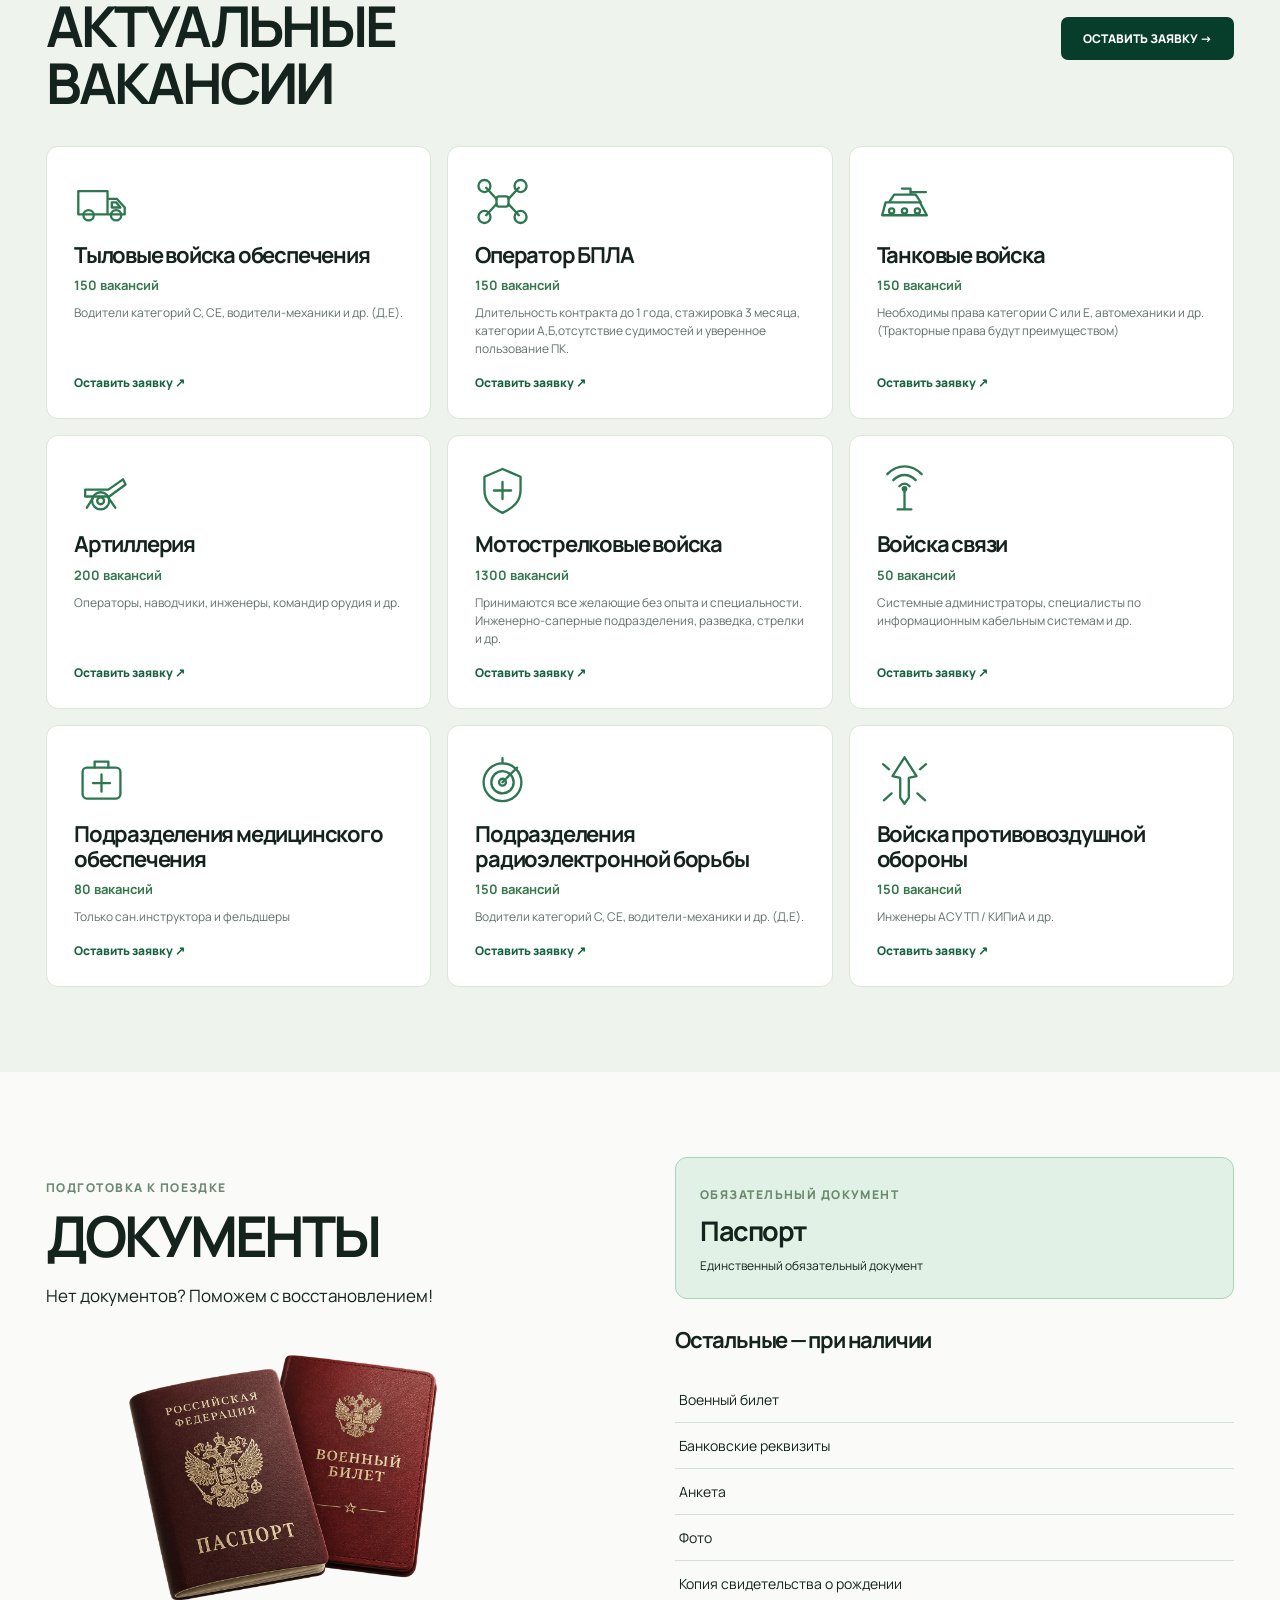
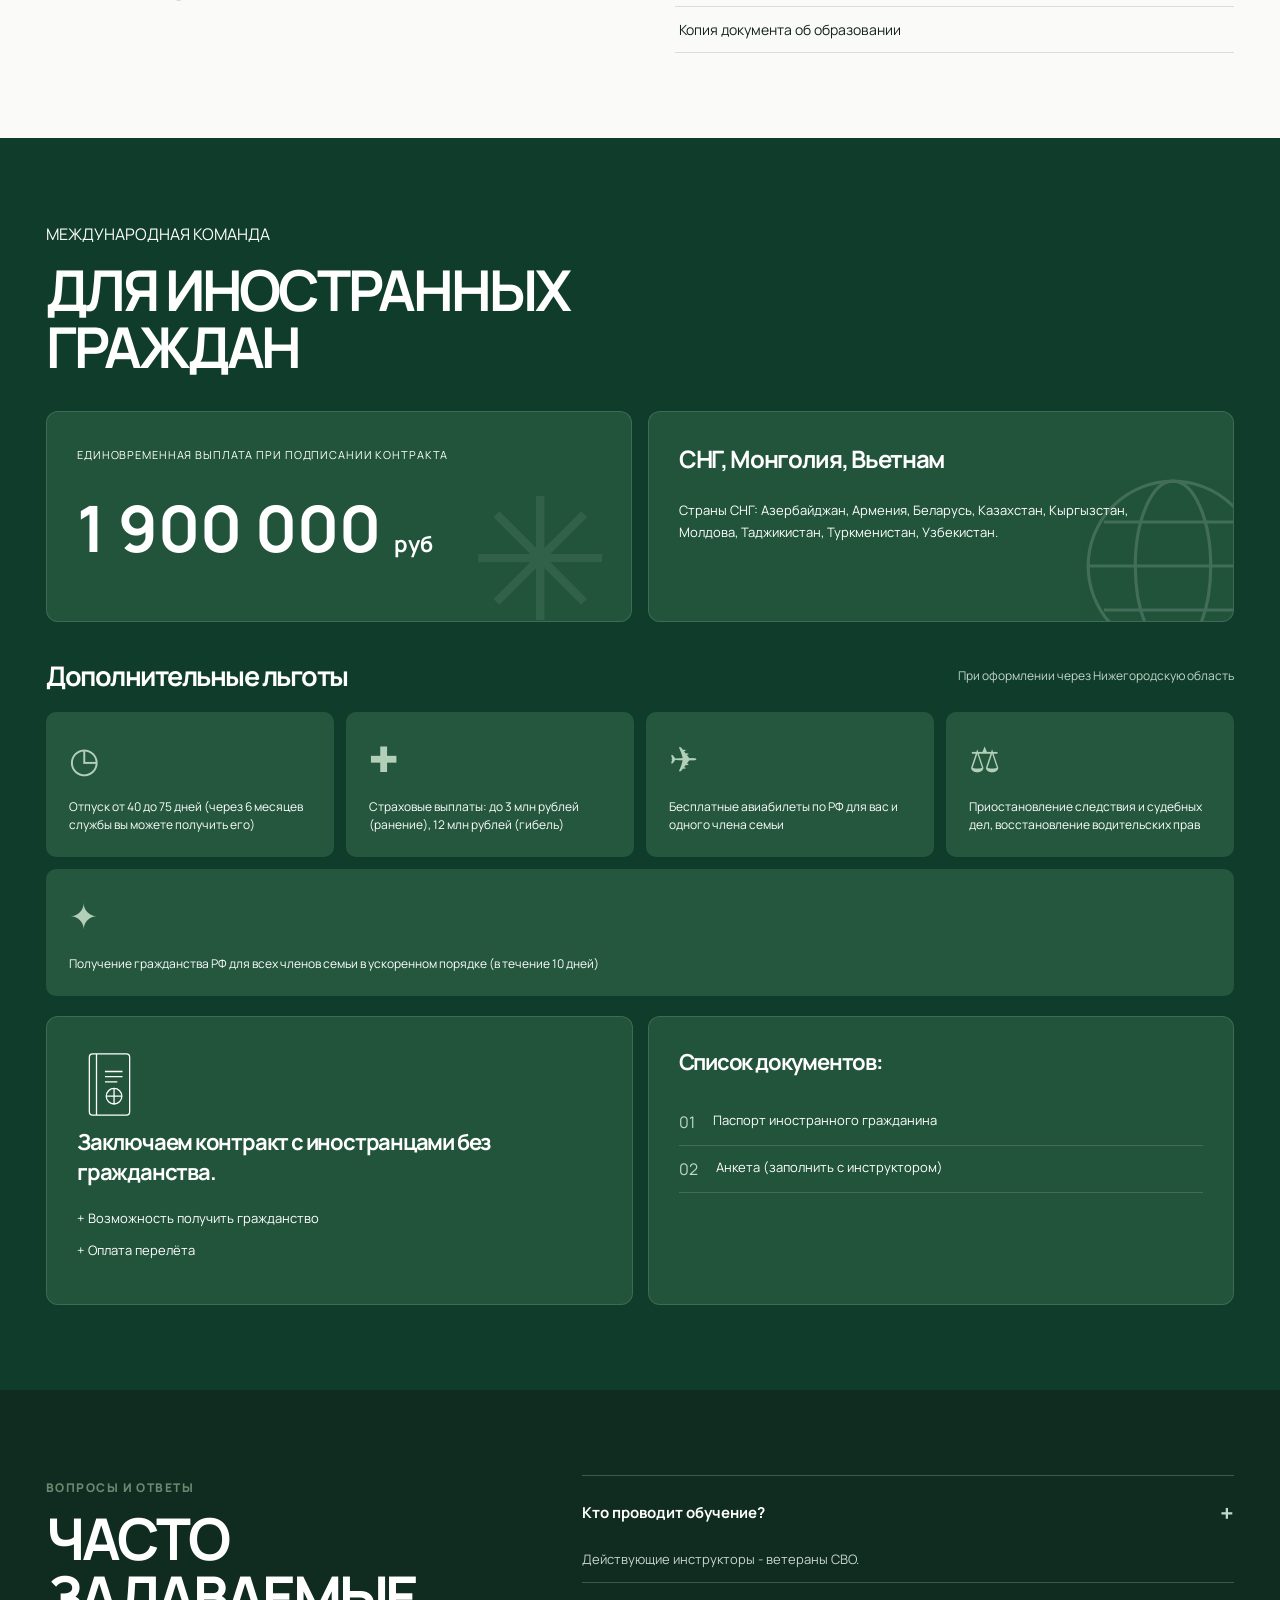
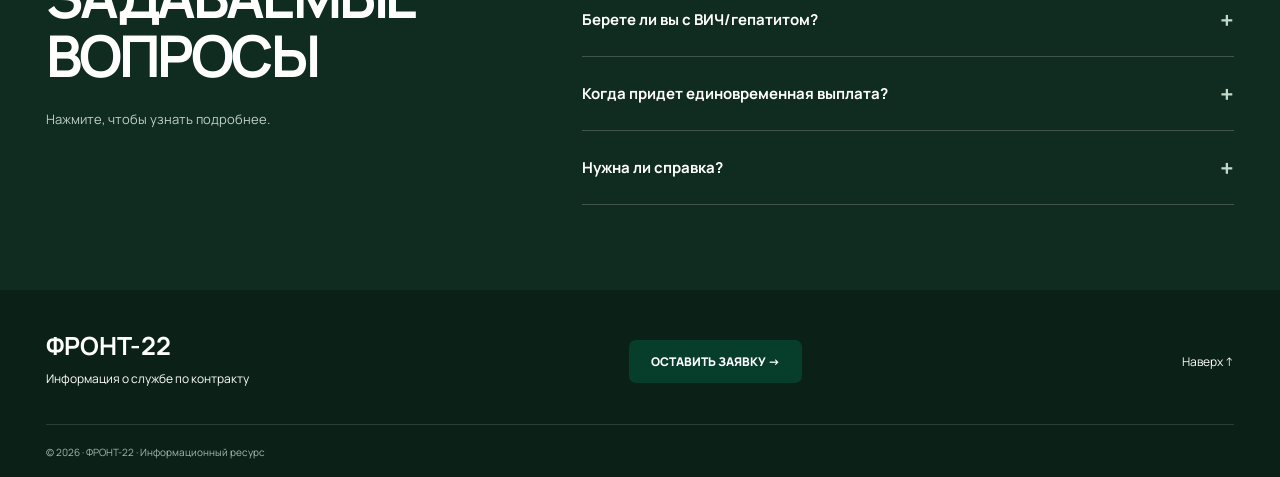
==== commit a77247eb: "Add files via upload" ====
--- a/index.html
+++ b/index.html
@@ -1,195 +1,6 @@
 <!DOCTYPE html>
-
-<html lang="ru">
-<head>
-<meta charset="utf-8"/>
-<meta content="width=device-width, initial-scale=1" name="viewport"/>
-<meta content="ФРОНТ-22 — информация о службе по контракту, выплатах, поддержке и документах." name="description"/>
-<title>ФРОНТ-22</title>
-<link href="https://fonts.googleapis.com" rel="preconnect"/>
-<link crossorigin="" href="https://fonts.gstatic.com" rel="preconnect"/>
-<link href="https://fonts.googleapis.com/css2?family=Manrope:wght@400;500;600;700;800&amp;display=swap" rel="stylesheet"/>
-<link href="style.css" rel="stylesheet"/>
-</head>
-<body>
-<!-- БЛОК 1. ШАПКА И НАВИГАЦИЯ -->
-<header class="site-header" id="top">
-<div class="container header-inner">
-<a aria-label="На главную" class="brand" href="#top">
-<span class="brand-mark"><img alt="" src="images/front22-logo.webp"/></span>
-<span class="brand-name">ФРОНТ-22 <span>СЛУЖИ РОССИИ</span></span>
-</a>
-<button aria-expanded="false" aria-label="Открыть меню" class="menu-toggle">
-<span></span><span></span><span></span>
-</button>
-<nav aria-label="Основная навигация" class="main-nav"><a href="#payments">Выплаты</a><a href="#awards">Премии</a><a href="#support">Поддержка</a><a href="#roles">Вакансии</a><a href="#faq">Вопросы</a><a href="#international">Иностранным гражданам</a></nav>
-<div class="header-contact-actions"><button class="header-contact" type="button" data-contact="max" aria-label="Позвонить через MAX" title="Номер MAX будет добавлен позже">MAX</button><button class="header-contact" type="button" data-contact="phone" aria-label="Позвонить по телефону" title="Номер телефона будет добавлен позже">☎</button></div><button class="header-link js-open-form" type="button">ОСТАВИТЬ ЗАЯВКУ <span>↗</span></button>
-</div>
-</header>
-<main>
-<section class="hero section-dark" id="overview">
-<div aria-label="Фото команды олимпиады" class="hero-image" role="img">
-</div>
-<div class="hero-shade">
-</div>
-<div class="container hero-content">
-<p class="eyebrow">ЧТО-НИБУДЬ НАПИШЕМ</p>
-<h2>ДО <span><br/>20 000 000 ₽<br/></span>В ГОД</h2><p class="hero-lead"><br/>СЛУЖИ ПО КОНТРАКТУ В ВООРУЖЕННЫХ СИЛАХ РОССИИ</p>
-<div class="hero-actions">
-<a class="button button-light" href="#roles">доступные вакансии <span>→</span></a>
-<button class="button button-outline js-open-form" type="button">Оставить заявку <span>↗</span></button>
-</div>
-</div></section>
-<section class="benefit-strip">
-<div class="container benefit-grid">
-<article class="benefit-item"><span class="benefit-number" aria-hidden="true">◷</span><p>Подписание контракта от Нижегородской области</p>
-</article>
-<article class="benefit-item"><span class="benefit-number" aria-hidden="true">✧</span><p>Подбор рода войск и должности</p>
-</article>
-<article class="benefit-item"><span class="benefit-number" aria-hidden="true">✓</span><p>Полное сопровождение</p>
-</article>
-<article class="benefit-item"><span class="benefit-number" aria-hidden="true">♡</span><p>Социальные гарантии</p>
-</article>
-</div>
-</section>
-<section class="section section-dark" id="payments">
-<div class="container">
-<div class="section-heading light-heading">
-<div><p class="eyebrow">ДЕНЕЖНОЕ ДОВОЛЬСТВИЕ</p><h2>ВЫПЛАТЫ<br/></h2></div>
-<p class="section-intro">Возраст от 18 лет<br/>Категории А, Б, В</p>
-</div>
-<div class="payout-grid">
-<article class="payout-card"><strong>2 550 000 руб.</strong><h3>единовременно после заключения контракта</h3></article>
-<article class="payout-card"><strong>300-420 тыс. руб</strong><h3>ежемесячно</h3><p>в зависимости от звания, стажа и категории</p></article>
-<article class="payout-card"><strong>до 20 млн. руб</strong><h3>в год</h3><p></p></article>
-</div>
-<div class="section-cta"><button class="button button-dark js-open-form" type="button">Оставить заявку <span>↗</span></button></div>
-</div>
-</section>
-<section class="section section-cream" id="awards">
-<div class="container">
-<div class="section-heading">
-<div>
-<p class="eyebrow eyebrow-dark">дополнительно</p>
-<h2>ПРЕМИИ<br/>ЗА ЗАДАЧИ</h2>
-</div>
-</div>
-<div class="award-grid">
-<article class="award-card">
-<div aria-hidden="true" class="award-vehicle"><img src="images/real-fighter.webp" alt="" loading="lazy"/></div>
-<strong>50 000</strong>
-</article>
-<article class="award-card">
-<div aria-hidden="true" class="award-vehicle"><img src="images/real-helicopter.webp" alt="" loading="lazy"/></div>
-<strong>50 000</strong>
-</article>
-<article class="award-card">
-<div aria-hidden="true" class="award-vehicle"><img src="images/real-tank.webp" alt="" loading="lazy"/></div>
-<strong>300 000</strong>
-</article>
-<article class="award-card">
-<div aria-hidden="true" class="award-vehicle"><img src="images/real-artillery.webp" alt="" loading="lazy"/></div>
-<strong>200 000</strong>
-</article>
-<article class="award-card">
-<div aria-hidden="true" class="award-vehicle"><img src="images/real-uav.webp" alt="" loading="lazy"/></div>
-<strong>200 000</strong>
-</article>
-</div>
-</div>
-</section>
-<section class="section section-cream benefits-reference" id="perks">
-<div class="container"><p class="eyebrow eyebrow-dark">ПУСТО</p><h2>ЛЬГОТЫ</h2><div class="benefits-columns"><ul><li>Списание долгов по кредитам до 10 млн. руб. при заключениии контракта</li><li>Освобождение от пеней за неуплату коммунальных платежей</li><li>Освобождение от налога на имущество в отношении одного объекта недвижимости каждого вида, не используемого в предпринимательской деятельности</li><li>Нулевая налоговая ставка на ТС (легковое авто до 100 л.с.)</li></ul><ul><li>Налоговые и кредитные каникулы</li><li>Приостановление судебных производств</li><li>Восстановление водительских прав</li><li>Право на получение бесплатной юридической помощи</li><li>Право на обслуживание в мед. организациях МО РФ и обеспечение рецептурными препаратами вне зависимости от выслуги лет</li></ul></div><div class="benefit-tiles"><article class="benefit-tile"><span>Статус ветерана боевых действий с ежемесячной денежной выплатой</span><span aria-hidden="true" class="benefit-icon">★</span></article><article class="benefit-tile"><span>Выплата страховки в случае травмы или утраты кормильца - до 15 млн. руб.</span><span aria-hidden="true" class="benefit-icon">✚</span></article><article class="benefit-tile"><span>Бюджетные места в ВУЗах для детей военнослужащих</span><span aria-hidden="true" class="benefit-icon"><svg aria-hidden="true" class="vector-icon" fill="none" stroke="currentColor" stroke-linecap="round" stroke-linejoin="round" stroke-width="2.7" viewbox="0 0 64 64"><path d="M32 17c-8-6-18-7-26-4v36c10-3 19-2 26 4 7-6 16-7 26-4V13c-8-3-18-2-26 4ZM32 17v36"></path><path d="M13 23c6-1 10 0 13 2M38 25c4-2 8-3 13-2"></path></svg></span></article><article class="benefit-tile"><span>Компенсация в размере 50% стоимости коммунальных услуг</span><span aria-hidden="true" class="benefit-icon">₽</span></article><article class="benefit-tile"><span>Бесплатное горячее питание детям, обучающимся в школах</span><span aria-hidden="true" class="benefit-icon"><svg aria-hidden="true" class="vector-icon" fill="none" stroke="currentColor" stroke-linecap="round" stroke-linejoin="round" stroke-width="2.7" viewbox="0 0 64 64"><path d="M9 35h46c-2 14-11 20-23 20S11 49 9 35ZM15 58h34M21 11c-9 8 8 9 0 18M33 7c-9 8 8 9 0 18M45 11c-9 8 8 9 0 18"></path></svg></span></article><article class="benefit-tile"><span>Помощь членам семьи в поиске работы и места для получения образования</span><span aria-hidden="true" class="benefit-icon"><svg aria-hidden="true" class="vector-icon" fill="none" stroke="currentColor" stroke-linecap="round" stroke-linejoin="round" stroke-width="2.7" viewbox="0 0 64 64"><rect height="31" rx="4" width="46" x="9" y="22"></rect><path d="M23 22v-8a3 3 0 0 1 3-3h12a3 3 0 0 1 3 3v8M9 33c13 9 33 9 46 0M27 37h10v7H27z"></path></svg></span></article></div><p class="benefit-disclaimer">мелочь</p></div></section>
-<section class="section section-cream support-section" id="support">
-<div class="container">
-<div class="section-heading">
-<div><p class="eyebrow eyebrow-dark">СОЦПОДДЕРЖКА</p><h2>ПОМОЩЬ<br/>РЕГИОНА</h2></div>
-<p class="section-intro">Добавить по необходимости?</p>
-</div>
-<div class="support-grid">
-<article class="support-tile support-tile-lead" data-scene="lodging"><span class="support-index">01 / ПУСТО</span><h1>Комфортное размещение в ПВР с предоставлением вещевого довольствия и питания</h1><p></p>
-</article>
-<article class="support-tile" data-scene="car"><span class="support-index"></span><h1>Транспорт и логистика</h1><p></p>
-</article>
-<article class="support-tile" data-scene="home"><span class="support-index"></span><h1>Обеспечение семьи служебным жильем/компенсация за найм</h1><p></p>
-</article>
-<article class="support-tile support-tile-photo" data-scene="office"><span class="support-index"></span><h1>Сохранение рабочего места на период действия контракта и спустя 3 месяца с его окончания</h1>
-</article>
-<article class="support-tile" data-scene="holiday"><span class="support-index"></span><h1>Дополнительный отпуск до 75 дней</h1><p></p>
-</article>
-<article class="support-tile support-tile-accent" data-scene="plane"><span class="support-index"></span><h1>Бесплатные перелеты по РФ военнослужащего и одного члена семьи</h1><p></p>
-</article>
-</div>
-</div></section>
-<!--ниже пункт про ипотеку--->
-<section class="section section-cream mortgage-section" id="mortgage">
-<div class="container">
-<div class="section-heading">
-<div><p class="eyebrow eyebrow-dark">ГОСПРОГРАММА</p><h2>ЛЬГОТНАЯ<br/>ИПОТЕКА</h2>
-</div>
-<svg aria-hidden="true" class="mortgage-heading-art" fill="none" stroke="currentColor" stroke-linecap="round" stroke-linejoin="round" stroke-width="2.7" viewbox="0 0 64 64"><path d="M6 30 32 10l26 20M13 28v27h38V28M25 55V38h14v17"></path><circle cx="48" cy="45" fill="currentColor" r="11" stroke="none"></circle><text fill="#e5e9e0" font-family="Arial" font-size="15" font-weight="700" stroke="none" text-anchor="middle" x="48" y="50">₽</text></svg>
-</div>
-<div class="mortgage-stats">
-<article class="mortgage-stat"><span>01 / СУММА</span><strong>Сумма</strong><p>Укажите размер ипотечного кредита</p>
-</article>
-<article class="mortgage-stat"><span>02 / СТАВКА</span><strong>Ставка</strong><p>Укажите процентную ставку и срок</p>
-</article>
-<article class="mortgage-stat"><span>03 / ВЗНОС</span><strong>Взнос</strong><p>Укажите первоначальный взнос</p>
-</article>
-<article class="mortgage-stat mortgage-stat-accent"><span>04 / ПРЕМИЯ</span><strong>Премия за участие</strong><p>Укажите сумму, критерии и порядок получения</p>
-</article>
-</div>
-<p class="ad-disclosure"></p>
-</div>
-</section>
-
-<section class="section section-dark" id="drone">
-<div class="container drone-layout">
-<div>
-<p class="eyebrow">тут пусто пока</p><h2>ОБУЧЕНИЕ<br/>ОПЕРАТОРОВ БПЛА</h2>
-<p class="drone-lead">что-то надо написать?</p>
-<p class="section-intro">Прохождение курсов "Оператор БПЛА" в Нижегородской области</p>
-<a class="button button-light" href="#roles">Узнать подробнее <span>→</span></a>
-</div>
-<div aria-label="Схематичное изображение квадрокоптера" class="drone-visual"><img class="drone-photo" src="images/real-drone.webp" alt="Квадрокоптер с камерой" loading="lazy"/><span>ПРОФЕССИОНАЛЬНАЯ ПЕРЕПОДГОТОВКА</span>
-</div>
-</div>
-</section>
-<section class="section section-cream" id="roles">
-<div class="container">
-<div class="section-heading">
-<div>
-<p class="eyebrow eyebrow-dark">НАБОР В КОМАНДУ</p>
-<h2>АКТУАЛЬНЫЕ<br/>ВАКАНСИИ</h2>
-</div>
-<p class="section-intro">Напишу если надо</p>
-</div>
-<div class="roles-cta"><button class="button button-dark js-open-form" type="button">Оставить заявку <span>↗</span></button></div><div class="roles-nine">
-<a class="role-nine" href="#application"><svg aria-hidden="true" class="role-art" fill="none" stroke="currentColor" stroke-linecap="round" stroke-linejoin="round" stroke-width="2.7" viewbox="0 0 64 64"><path d="M5 20h34v27H5zM39 29h11l9 10v8H39zM44 33h5l5 6H44z"></path><circle cx="17" cy="48" r="6"></circle><circle cx="49" cy="48" r="6"></circle></svg><span class="card-index"></span><h3>Тыловые войска обеспечения</h3><strong>150 вакансий</strong><p>Водители категорий С, СЕ, водители-механики и др. (Д,Е).</p></a>
-<a class="role-nine" href="#application"><svg aria-hidden="true" class="role-art" fill="none" stroke="currentColor" stroke-linecap="round" stroke-linejoin="round" stroke-width="2.7" viewbox="0 0 64 64"><rect height="12" rx="3" width="14" x="25" y="26"></rect><path d="M25 29 13 16M39 29l12-13M25 35 13 48M39 35l12 13"></path><circle cx="11" cy="14" r="7"></circle><circle cx="53" cy="14" r="7"></circle><circle cx="11" cy="50" r="7"></circle><circle cx="53" cy="50" r="7"></circle></svg><span class="card-index"></span><h3>Оператор БПЛА</h3><strong>150 вакансий</strong><p>Длительность контракта до 1 года, стажировка 3 месяца, категории А,Б,отсутствие судимостей и уверенное пользование ПК. </p></a>
-<a class="role-nine" href="#application"><svg aria-hidden="true" class="role-art" fill="none" stroke="currentColor" stroke-linecap="round" stroke-linejoin="round" stroke-width="2.7" viewbox="0 0 64 64"><path d="M10 33h40l8 15H6zM20 24h25l6 9H14zM29 17h10v7M39 21h18"></path><circle cx="17" cy="43" r="3"></circle><circle cx="32" cy="43" r="3"></circle><circle cx="47" cy="43" r="3"></circle></svg><span class="card-index"></span><h3>Танковые войска</h3><strong>150 вакансий</strong><p>Необходимы права категории С или Е, автомеханики и др. (Тракторные права будут преимуществом)</p></a>
-<a class="role-nine" href="#application"><svg aria-hidden="true" class="role-art" fill="none" stroke="currentColor" stroke-linecap="round" stroke-linejoin="round" stroke-width="2.7" viewbox="0 0 64 64"><path d="M13 31h27l17-12 3 6-19 14H13zM23 39l-8 13M39 39l9 13"></path><circle cx="31" cy="44" r="10"></circle><circle cx="31" cy="44" r="4"></circle></svg><span class="card-index"></span><h3>Артиллерия</h3><strong>200 вакансий</strong><p>Операторы, наводчики, инженеры, командир орудия и др.</p></a>
-<a class="role-nine" href="#application"><svg aria-hidden="true" class="role-art" fill="none" stroke="currentColor" stroke-linecap="round" stroke-linejoin="round" stroke-width="2.7" viewbox="0 0 64 64"><path d="M32 7 53 16v15c0 14-8 21-21 27C19 52 11 45 11 31V16zM22 32h20M32 22v20"></path></svg><span class="card-index"></span><h3>Мотострелковые войска</h3><strong>1300 вакансий</strong><p>Принимаются все желающие без опыта и специальности. Инженерно-саперные подразделения, разведка, стрелки и др.</p></a>
-<a class="role-nine" href="#application"><svg aria-hidden="true" class="role-art" fill="none" stroke="currentColor" stroke-linecap="round" stroke-linejoin="round" stroke-width="2.7" viewbox="0 0 64 64"><path d="M32 54V30M24 54h16M19 20c8-8 18-8 26 0M12 13c12-12 28-12 40 0M26 27c4-4 8-4 12 0"></path><circle cx="32" cy="30" r="2"></circle></svg><span class="card-index"></span><h3>Войска связи</h3><strong>50 вакансий</strong><p>Системные администраторы, специалисты по информационным кабельным системам и др.</p></a>
-<a class="role-nine" href="#application"><svg aria-hidden="true" class="role-art" fill="none" stroke="currentColor" stroke-linecap="round" stroke-linejoin="round" stroke-width="2.7" viewbox="0 0 64 64"><rect height="36" rx="5" width="44" x="10" y="17"></rect><path d="M24 17v-7h16v7M32 25v20M22 35h20"></path></svg><span class="card-index"></span><h3>Подразделения медицинского обеспечения</h3><strong>80 вакансий</strong><p>Только сан.инструктора и фельдшеры</p></a>
-<a class="role-nine" href="#application"><svg aria-hidden="true" class="role-art" fill="none" stroke="currentColor" stroke-linecap="round" stroke-linejoin="round" stroke-width="2.7" viewbox="0 0 64 64"><circle cx="32" cy="34" r="22"></circle><circle cx="32" cy="34" r="13"></circle><circle cx="32" cy="34" r="4"></circle><path d="M32 34 49 17M32 12v-6"></path></svg><span class="card-index"></span><h3>Подразделения радиоэлектронной борьбы</h3><strong>150 вакансий</strong><p>Водители категорий С, СЕ, водители-механики и др. (Д,Е).</p></a>
-<a class="role-nine" href="#application"><svg aria-hidden="true" class="role-art" fill="none" stroke="currentColor" stroke-linecap="round" stroke-linejoin="round" stroke-width="2.7" viewbox="0 0 64 64"><path d="M32 5 46 27l-9 2v23l-5 7-5-7V29l-9-2zM17 47l-9 8M47 47l9 8M14 19 7 13M50 19l7-6"></path></svg><span class="card-index"></span><h3>Войска противовоздушной обороны</h3><strong>150 вакансий</strong><p>Инженеры АСУ ТП / КИПиА и др.</p></a>
-</div>
-</div>
-</section>
-<section class="section section-cream" id="documents">
-<div class="container documents-layout">
-<div>
-<p class="eyebrow eyebrow-dark">ПОДГОТОВКА К ПОЕЗДКЕ</p>
-<h2>ДОКУМЕНТЫ</h2>
-<p class="section-intro">Нет документов? Поможем с восстановлением!</p>
-<img alt="Паспорт РФ и военный билет" class="documents-image" src="images/documents.png"/></div>
-<div class="document-list"><div class="documents-required-block"><span class="documents-kicker">ОБЯЗАТЕЛЬНЫЙ ДОКУМЕНТ</span><strong>Паспорт</strong><p>Единственный обязательный документ</p></div><div class="documents-optional"><h3>Остальные — при наличии</h3><div class="document-row"><span>Военный билет</span></div><div class="document-row"><span>Банковские реквизиты</span></div><div class="document-row"><span>Анкета</span></div><div class="document-row"><span>Фото</span></div><div class="document-row"><span>Копия свидетельства о рождении</span></div><div class="document-row"><span>Копия документа об образовании</span></div></div></div>
-</div>
-</section>
-<section class="section section-dark international-section" id="international">
-<div class="container">
-<div class="international-heading"><p class="eyebrow">МЕЖДУНАРОДНАЯ КОМАНДА</p><h2>ДЛЯ ИНОСТРАННЫХ<br/>ГРАЖДАН</h2></div>
+<html lang="ru"><head><meta charset="utf-8"/><meta content="width=device-width,initial-scale=1" name="viewport"/><meta content="ФРОНТ-22 — сведения о службе по контракту, выплатах, вакансиях и поддержке" name="description"/><title>ФРОНТ-22</title><link href="https://fonts.googleapis.com" rel="preconnect"/><link crossorigin="" href="https://fonts.gstatic.com" rel="preconnect"/><link href="https://fonts.googleapis.com/css2?family=Manrope:wght@400;500;600;700;800&amp;display=swap" rel="stylesheet"/><link href="style.css" rel="stylesheet"/></head><body><header class="site-header" id="top"><div class="wrap nav-row"><a class="logo" href="#top"><img alt="" src="images/front22-logo.webp"/><span><b>ФРОНТ-22</b><small>СЛУЖИ РОССИИ</small></span></a><button aria-expanded="false" aria-label="Открыть меню" class="menu-toggle">☰</button><nav aria-label="Навигация" class="main-nav"><a href="#payments">Выплаты</a><a href="#awards">Премии</a><a href="#support">Поддержка</a><a href="#roles">Вакансии</a><a href="#faq">Вопросы</a><a href="#international">Иностранным гражданам</a></nav><div class="header-actions"><button class="contact" data-contact="max"><svg aria-hidden="true" fill="none" height="28" stroke="currentColor" stroke-linecap="round" stroke-linejoin="round" stroke-width="1.8" viewbox="0 0 24 24" width="28"><path d="M4 7a8 8 0 0 1 16 5 8 8 0 0 1-8 8 9 9 0 0 1-4-.9L3 21l1.7-5A8 8 0 0 1 4 7Z"></path><path d="m7.5 14 2-4 2.5 3 2.5-3 2 4"></path></svg> Написать в MAX</button><button class="contact" data-contact="phone"><svg aria-hidden="true" fill="none" height="28" stroke="currentColor" stroke-linecap="round" stroke-linejoin="round" stroke-width="1.8" viewbox="0 0 24 24" width="28"><path d="M22 16.7v3a2 2 0 0 1-2.2 2A19.5 19.5 0 0 1 2.3 4.2 2 2 0 0 1 4.3 2h3a2 2 0 0 1 2 1.7l.5 3a2 2 0 0 1-.6 1.7L7.4 10a16 16 0 0 0 6.6 6.6l1.6-1.8a2 2 0 0 1 1.7-.6l3 .5a2 2 0 0 1 1.7 2Z"></path></svg> Позвонить</button><button class="btn btn-green js-open-form">ОСТАВИТЬ ЗАЯВКУ →</button></div></div></header><main><section class="hero" id="overview"><div class="hero-bg"></div><div class="wrap hero-inner"><div class="hero-copy"><h1>ДО<br/><span class="money">20 000 000 ₽</span><br/>В ГОД</h1><p>СЛУЖИ ПО КОНТРАКТУ<br/>В ВООРУЖЕННЫХ СИЛАХ РОССИИ</p><div class="hero-buttons"><a class="btn btn-green" href="#roles">ДОСТУПНЫЕ ВАКАНСИИ →</a><button class="btn btn-outline js-open-form">ОСТАВИТЬ ЗАЯВКУ →</button></div></div></div></section><section class="feature-strip"><div class="wrap features"><div><i><svg aria-hidden="true" fill="none" height="28" stroke="currentColor" stroke-linecap="round" stroke-linejoin="round" stroke-width="1.8" viewbox="0 0 24 24" width="28"><circle cx="12" cy="13" r="8"></circle><path d="M12 9v5l3 2M9 2h6M12 2v3"></path></svg></i><p><b>ОПЕРАТИВНОСТЬ</b><small>Подписание контракта от Нижегородской области</small></p></div><div><i><svg aria-hidden="true" fill="none" height="28" stroke="currentColor" stroke-linecap="round" stroke-linejoin="round" stroke-width="1.8" viewbox="0 0 24 24" width="28"><circle cx="12" cy="12" r="3"></circle><path d="M12 9V3M12 15v6M9 12H3M15 12h6"></path><circle cx="12" cy="2.5" r="1"></circle><circle cx="12" cy="21.5" r="1"></circle><circle cx="2.5" cy="12" r="1"></circle><circle cx="21.5" cy="12" r="1"></circle></svg></i><p><b>ИННОВАЦИИ</b><small>Подбор рода войск и должности</small></p></div><div><i><svg aria-hidden="true" fill="none" height="28" stroke="currentColor" stroke-linecap="round" stroke-linejoin="round" stroke-width="1.8" viewbox="0 0 24 24" width="28"><path d="M2 9 12 4l10 5-10 5L2 9ZM6 11v6c4 3 8 3 12 0v-6M22 9v7"></path></svg></i><p><b>ЭКСПЕРТНОСТЬ</b><small>Обучение у опытных инструкторов</small></p></div><div><i><svg aria-hidden="true" fill="none" height="28" stroke="currentColor" stroke-linecap="round" stroke-linejoin="round" stroke-width="1.8" viewbox="0 0 24 24" width="28"><path d="m2 12 4-4 4 3 3-3 4 3 3-3 2 3-6 7-4-3-4 3-6-6Z"></path><path d="m8 13 4 4M11 11l5 5"></path></svg></i><p><b>ПОДДЕРЖКА</b><small>Помощь региона и социальные гарантии</small></p></div></div></section><section class="payments" id="payments"><div class="wrap payments-row"><div class="payments-heading"><small>ДЕНЕЖНОЕ ДОВОЛЬСТВИЕ</small><h2>ВЫПЛАТЫ</h2></div><div class="pay-card"><b>2 550 000 руб.</b><p>единовременно после<br/>заключения контракта</p></div><div class="pay-card"><b>300–420 тыс. руб.</b><p>ежемесячно<br/><small>в зависимости от звания,<br/>стажа и категории</small></p></div><div class="pay-card"><b>до 20 млн. руб.</b><p>в год</p></div><button class="btn btn-green js-open-form pay-cta">ОСТАВИТЬ ЗАЯВКУ →</button></div></section><section class="awards" id="awards"><div class="wrap award-row"><div class="award-heading"><small>ДОПОЛНИТЕЛЬНО</small><h2>ПРЕМИИ<br/>ЗА ЗАДАЧИ</h2></div><div class="award-cards"><article class="award"><img alt="Изображение техники" loading="lazy" src="images/equipment-2.webp"/><strong>+50 000 ₽</strong></article><article class="award"><img alt="Изображение техники" loading="lazy" src="images/equipment-1.webp"/><strong>+50 000 ₽</strong></article><article class="award"><img alt="Изображение техники" loading="lazy" src="images/equipment-3.webp"/><strong>+300 000 ₽</strong></article><article class="award"><img alt="Изображение техники" loading="lazy" src="images/equipment-5.webp"/><strong>+200 000 ₽</strong></article><article class="award"><img alt="Изображение техники" loading="lazy" src="images/equipment-6.webp"/><strong>+200 000 ₽</strong></article></div></div></section><section class="section perks" id="perks"><div class="wrap"><h2>ЛЬГОТЫ</h2><div class="perk-lists"><ul><li>Списание долгов по кредитам до 10 млн. руб. при заключениии контракта</li><li>Освобождение от пеней за неуплату коммунальных платежей</li><li>Освобождение от налога на имущество в отношении одного объекта недвижимости каждого вида, не используемого в предпринимательской деятельности</li><li>Нулевая налоговая ставка на ТС (легковое авто до 100 л.с.)</li></ul><ul><li>Налоговые и кредитные каникулы</li><li>Приостановление судебных производств</li><li>Восстановление водительских прав</li><li>Право на получение бесплатной юридической помощи</li><li>Право на обслуживание в мед. организациях МО РФ и обеспечение рецептурными препаратами вне зависимости от выслуги лет</li></ul></div><div class="perk-tiles"><article><p>Статус ветерана боевых действий с ежемесячной денежной выплатой</p><span>★</span></article><article><p>Выплата страховки в случае травмы или утраты кормильца - до 15 млн. руб.</p><span>✚</span></article><article><p>Бюджетные места в ВУЗах для детей военнослужащих</p><span>▤</span></article><article><p>Компенсация в размере 50% стоимости коммунальных услуг</p><span>₽</span></article><article><p>Бесплатное горячее питание детям, обучающимся в школах</p><span>♨</span></article><article><p>Помощь членам семьи в поиске работы и места для получения образования</p><span>▣</span></article><p class="disclaimer">Список адаптирован для макета. Налоговые, кредитные и иные государственные льготы не предоставляются автоматически за участие в олимпиаде; публикация возможна только при подтверждении правовых оснований.</p></div></div></section><section class="section support" id="support"><div class="wrap"><h2>ПОМОЩЬ РЕГИОНА</h2><div class="support-grid"><article class="support-card"><img alt="" loading="lazy" src="images/support-6.webp"/><div class="support-caption"><h3>БЕСПЛАТНЫЕ ПЕРЕЛЁТЫ</h3><p>Бесплатные перелеты по РФ военнослужащего и одного члена семьи</p></div></article><article class="support-card"><img alt="" loading="lazy" src="images/support-3.webp"/><div class="support-caption"><h3>ОБЕСПЕЧЕНИЕ СЕМЬИ ЖИЛЬЁМ</h3><p>Обеспечение семьи служебным жильем/компенсация за найм</p></div></article><article class="support-card"><img alt="" loading="lazy" src="images/support-4.webp"/><div class="support-caption"><h3>СОХРАНЕНИЕ РАБОЧЕГО МЕСТА</h3><p>Сохранение рабочего места на период действия контракта и спустя 3 месяца с его окончания</p></div></article><article class="support-card"><img alt="" loading="lazy" src="images/support-5.webp"/><div class="support-caption"><h3>ДОПОЛНИТЕЛЬНЫЙ ОТПУСК</h3><p>Дополнительный отпуск до 75 дней</p></div></article><article class="support-card"><img alt="" loading="lazy" src="images/support-1.webp"/><div class="support-caption"><h3>РАЗМЕЩЕНИЕ И ПИТАНИЕ</h3><p>Комфортное размещение в ПВР с предоставлением вещевого довольствия и питания</p></div></article><article class="support-card"><img alt="" loading="lazy" src="images/support-2.webp"/><div class="support-caption"><h3>ТРАНСПОРТ И ЛОГИСТИКА</h3><p>Транспорт и логистика</p></div></article></div></div></section><section class="mortgage" id="mortgage"><div class="wrap mortgage-stack"><div class="mortgage-banner"><h2>⌂  ЛЬГОТНАЯ ИПОТЕКА</h2></div><div class="mortgage-fields"><div><small>01 / СУММА</small><b>Сумма</b><p>Укажите размер ипотечного кредита</p></div><div><small>02 / СТАВКА</small><b>Ставка</b><p>Укажите процентную ставку и срок</p></div><div><small>03 / ВЗНОС</small><b>Взнос</b><p>Укажите первоначальный взнос</p></div></div><div class="mortgage-bonus"><div><small>04 / ПРЕМИЯ</small><h3>Премия за участие</h3><p>Укажите сумму, критерии и порядок получения</p></div><span>✧</span></div><p class="disclaimer">Рекламный макет. Условия, рекламодатель и правовые основания уточняются. Не является публичной офертой.</p></div></section><section class="drone" id="drone"><div class="wrap"><h2>Обучение операторов БПЛА</h2><div class="drone-showcase"><div class="drone-copy"><h3>Профессиональная<br/>программа подготовки</h3><div class="drone-details"><b>ПРОХОЖДЕНИЕ КУРСОВ «ОПЕРАТОР БПЛА»<br/>В НИЖЕГОРОДСКОЙ ОБЛАСТИ</b><p>Прохождение курсов «Оператор БПЛА» в Нижегородской области</p><button class="btn btn-green js-open-form">⊕ ОСТАВИТЬ ЗАЯВКУ</button></div></div><img alt="Квадрокоптер" class="drone-img" loading="lazy" src="images/drone.webp"/></div></div></section><section class="section vacancies" id="roles"><div class="wrap"><div class="section-heading"><div><small>НАБОР В КОМАНДУ</small><h2>АКТУАЛЬНЫЕ<br/>ВАКАНСИИ</h2></div><button class="btn btn-green js-open-form">ОСТАВИТЬ ЗАЯВКУ →</button></div><div class="vacancy-grid"><article class="vacancy"><div class="vacancy-icon"><svg aria-hidden="true" class="role-art" fill="none" stroke="currentColor" stroke-linecap="round" stroke-linejoin="round" stroke-width="2.7" viewbox="0 0 64 64"><path d="M5 20h34v27H5zM39 29h11l9 10v8H39zM44 33h5l5 6H44z"></path><circle cx="17" cy="48" r="6"></circle><circle cx="49" cy="48" r="6"></circle></svg></div><h3>Тыловые войска обеспечения</h3><strong>150 вакансий</strong><p>Водители категорий С, СЕ, водители-механики и др. (Д,Е).</p><button class="vacancy-link js-open-form">Оставить заявку ↗</button></article><article class="vacancy"><div class="vacancy-icon"><svg aria-hidden="true" class="role-art" fill="none" stroke="currentColor" stroke-linecap="round" stroke-linejoin="round" stroke-width="2.7" viewbox="0 0 64 64"><rect height="12" rx="3" width="14" x="25" y="26"></rect><path d="M25 29 13 16M39 29l12-13M25 35 13 48M39 35l12 13"></path><circle cx="11" cy="14" r="7"></circle><circle cx="53" cy="14" r="7"></circle><circle cx="11" cy="50" r="7"></circle><circle cx="53" cy="50" r="7"></circle></svg></div><h3>Оператор БПЛА</h3><strong>150 вакансий</strong><p>Длительность контракта до 1 года, стажировка 3 месяца, категории А,Б,отсутствие судимостей и уверенное пользование ПК.</p><button class="vacancy-link js-open-form">Оставить заявку ↗</button></article><article class="vacancy"><div class="vacancy-icon"><svg aria-hidden="true" class="role-art" fill="none" stroke="currentColor" stroke-linecap="round" stroke-linejoin="round" stroke-width="2.7" viewbox="0 0 64 64"><path d="M10 33h40l8 15H6zM20 24h25l6 9H14zM29 17h10v7M39 21h18"></path><circle cx="17" cy="43" r="3"></circle><circle cx="32" cy="43" r="3"></circle><circle cx="47" cy="43" r="3"></circle></svg></div><h3>Танковые войска</h3><strong>150 вакансий</strong><p>Необходимы права категории С или Е, автомеханики и др. (Тракторные права будут преимуществом)</p><button class="vacancy-link js-open-form">Оставить заявку ↗</button></article><article class="vacancy"><div class="vacancy-icon"><svg aria-hidden="true" class="role-art" fill="none" stroke="currentColor" stroke-linecap="round" stroke-linejoin="round" stroke-width="2.7" viewbox="0 0 64 64"><path d="M13 31h27l17-12 3 6-19 14H13zM23 39l-8 13M39 39l9 13"></path><circle cx="31" cy="44" r="10"></circle><circle cx="31" cy="44" r="4"></circle></svg></div><h3>Артиллерия</h3><strong>200 вакансий</strong><p>Операторы, наводчики, инженеры, командир орудия и др.</p><button class="vacancy-link js-open-form">Оставить заявку ↗</button></article><article class="vacancy"><div class="vacancy-icon"><svg aria-hidden="true" class="role-art" fill="none" stroke="currentColor" stroke-linecap="round" stroke-linejoin="round" stroke-width="2.7" viewbox="0 0 64 64"><path d="M32 7 53 16v15c0 14-8 21-21 27C19 52 11 45 11 31V16zM22 32h20M32 22v20"></path></svg></div><h3>Мотострелковые войска</h3><strong>1300 вакансий</strong><p>Принимаются все желающие без опыта и специальности. Инженерно-саперные подразделения, разведка, стрелки и др.</p><button class="vacancy-link js-open-form">Оставить заявку ↗</button></article><article class="vacancy"><div class="vacancy-icon"><svg aria-hidden="true" class="role-art" fill="none" stroke="currentColor" stroke-linecap="round" stroke-linejoin="round" stroke-width="2.7" viewbox="0 0 64 64"><path d="M32 54V30M24 54h16M19 20c8-8 18-8 26 0M12 13c12-12 28-12 40 0M26 27c4-4 8-4 12 0"></path><circle cx="32" cy="30" r="2"></circle></svg></div><h3>Войска связи</h3><strong>50 вакансий</strong><p>Системные администраторы, специалисты по информационным кабельным системам и др.</p><button class="vacancy-link js-open-form">Оставить заявку ↗</button></article><article class="vacancy"><div class="vacancy-icon"><svg aria-hidden="true" class="role-art" fill="none" stroke="currentColor" stroke-linecap="round" stroke-linejoin="round" stroke-width="2.7" viewbox="0 0 64 64"><rect height="36" rx="5" width="44" x="10" y="17"></rect><path d="M24 17v-7h16v7M32 25v20M22 35h20"></path></svg></div><h3>Подразделения медицинского обеспечения</h3><strong>80 вакансий</strong><p>Только сан.инструктора и фельдшеры</p><button class="vacancy-link js-open-form">Оставить заявку ↗</button></article><article class="vacancy"><div class="vacancy-icon"><svg aria-hidden="true" class="role-art" fill="none" stroke="currentColor" stroke-linecap="round" stroke-linejoin="round" stroke-width="2.7" viewbox="0 0 64 64"><circle cx="32" cy="34" r="22"></circle><circle cx="32" cy="34" r="13"></circle><circle cx="32" cy="34" r="4"></circle><path d="M32 34 49 17M32 12v-6"></path></svg></div><h3>Подразделения радиоэлектронной борьбы</h3><strong>150 вакансий</strong><p>Водители категорий С, СЕ, водители-механики и др. (Д,Е).</p><button class="vacancy-link js-open-form">Оставить заявку ↗</button></article><article class="vacancy"><div class="vacancy-icon"><svg aria-hidden="true" class="role-art" fill="none" stroke="currentColor" stroke-linecap="round" stroke-linejoin="round" stroke-width="2.7" viewbox="0 0 64 64"><path d="M32 5 46 27l-9 2v23l-5 7-5-7V29l-9-2zM17 47l-9 8M47 47l9 8M14 19 7 13M50 19l7-6"></path></svg></div><h3>Войска противовоздушной обороны</h3><strong>150 вакансий</strong><p>Инженеры АСУ ТП / КИПиА и др.</p><button class="vacancy-link js-open-form">Оставить заявку ↗</button></article></div></div></section><section class="section documents" id="documents"><div class="wrap documents-grid"><div><small>ПОДГОТОВКА К ПОЕЗДКЕ</small><h2>ДОКУМЕНТЫ</h2><p class="document-lead">Нет документов? Поможем с восстановлением!</p><img alt="Паспорт и военный билет" loading="lazy" src="images/documents.png"/></div><div class="document-items"><div class="document-required"><small>ОБЯЗАТЕЛЬНЫЙ ДОКУМЕНТ</small><h3>Паспорт</h3><p>Единственный обязательный документ</p></div><h3>Остальные — при наличии</h3><div class="document-item">Военный билет</div><div class="document-item">Банковские реквизиты</div><div class="document-item">Анкета</div><div class="document-item">Фото</div><div class="document-item">Копия свидетельства о рождении</div><div class="document-item">Копия документа об образовании</div></div></div></section><section class="section international" id="international"><div class="wrap">
+<div class="international-heading"><p class="eyebrow">МЕЖДУНАРОДНАЯ КОМАНДА</p><h2>ДЛЯ ИНОСТРАННЫХ<br>ГРАЖДАН</br></h2></div>
 <div class="international-top">
 <div class="international-payment"><span class="international-small">ЕДИНОВРЕМЕННАЯ ВЫПЛАТА ПРИ ПОДПИСАНИИ КОНТРАКТА</span><strong>1 900 000 <small>руб</small></strong><div aria-hidden="true" class="international-payment-art">✳</div></div>
 <div class="international-countries"><h3>СНГ, Монголия, Вьетнам</h3><p>Страны СНГ: Азербайджан, Армения, Беларусь, Казахстан, Кыргызстан, Молдова, Таджикистан, Туркменистан, Узбекистан.</p><div aria-hidden="true" class="international-globe"><svg fill="none" stroke="currentColor" stroke-width="2" viewbox="0 0 140 140"><circle cx="70" cy="70" r="54"></circle><ellipse cx="70" cy="70" rx="24" ry="54"></ellipse><path d="M16 70h108M26 42h88M26 98h88"></path></svg></div></div>
@@ -206,28 +17,13 @@
 <div class="international-citizenship"><div aria-hidden="true" class="international-passport-icon"><svg fill="none" stroke="currentColor" stroke-width="2" viewbox="0 0 100 110"><rect height="94" rx="5" width="62" x="19" y="8"></rect><path d="M30 8v94M43 35h27M43 43h27M43 51h19"></path><circle cx="57" cy="73" r="12"></circle><path d="M45 73h24M57 61v24"></path></svg></div><h3>Заключаем контракт с иностранцами без гражданства.</h3><p>+ Возможность получить гражданство</p><p>+ Оплата перелёта</p></div>
 <div class="international-documents"><h3>Список документов:</h3><div class="international-document-row"><span>01</span><p>Паспорт иностранного гражданина</p></div><div class="international-document-row"><span>02</span><p>Анкета (заполнить с инструктором)</p></div></div>
 </div>
-</div>
-</section>
-
-<section class="section section-dark" id="faq">
-<div class="container faq-layout">
-<div>
-<p class="eyebrow">ВОПРОСЫ И ОТВЕТЫ</p>
-<h2>ЧАСТО<br/>ЗАДАВАЕМЫЕ<br/>ВОПРОСЫ</h2>
-<p class="section-intro">Нажмите, чтобы узнать подробнее.</p>
-</div>
-<div class="faq-list"><details class="faq-item" open=""><summary>Кто проводит обучение?<span>+</span></summary><p>Действующие инструкторы - ветераны СВО.</p></details><details class="faq-item"><summary>Берете ли вы с ВИЧ/гепатитом?<span>+</span></summary><p>Мы рассматриваем разных кандидатов.</p></details><details class="faq-item"><summary>Когда придет единовременная выплата?<span>+</span></summary><p>В течение 10-14 рабочих дней с момента подписания контракта.</p></details><details class="faq-item"><summary>Нужна ли справка?<span>+</span></summary><p>Нет, по прибытии в Нижний Новгород вы пройдете полный медицинский осмотр.</p></details>
-</div>
-</div>
-</section>
-</main>
-<!-- МОДАЛЬНОЕ ОКНО. ФОРМА ЗАПИСИ НА КУРС -->
-<div aria-hidden="true" class="modal" id="course-modal">
+</div></section><section class="section faq" id="faq"><div class="wrap faq-layout"><div><small>ВОПРОСЫ И ОТВЕТЫ</small><h2>ЧАСТО<br/>ЗАДАВАЕМЫЕ<br/>ВОПРОСЫ</h2><p>Нажмите, чтобы узнать подробнее.</p></div><div class="faq-list"><details class="faq-item" open=""><summary>Кто проводит обучение?<span>+</span></summary><p>Действующие инструкторы - ветераны СВО.</p></details><details class="faq-item"><summary>Берете ли вы с ВИЧ/гепатитом?<span>+</span></summary><p>Мы рассматриваем разных кандидатов.</p></details><details class="faq-item"><summary>Когда придет единовременная выплата?<span>+</span></summary><p>В течение 10-14 рабочих дней с момента подписания контракта.</p></details><details class="faq-item"><summary>Нужна ли справка?<span>+</span></summary><p>Нет, по прибытии в Нижний Новгород вы пройдете полный медицинский осмотр.</p></details>
+</div></div></section></main><div aria-hidden="true" class="modal" id="course-modal">
 <div class="modal-backdrop js-close-form"></div>
 <section aria-labelledby="course-form-title" aria-modal="true" class="modal-dialog" role="dialog">
 <button aria-label="Закрыть окно" class="modal-close js-close-form" type="button">×</button>
 <p class="eyebrow eyebrow-dark">ЗАЯВКА НА ПОДПИСАНИЕ КОНТРАКТА</p>
-<h2 id="course-form-title">ОСТАВИТЬ<br/>ЗАЯВКУ</h2>
+<h2 id="course-form-title">ОСТАВИТЬ<br>ЗАЯВКУ</br></h2>
 <p class="modal-description">Оставьте контакты и мы Вам перезвоним</p>
 <form class="course-form" id="course-form">
 <label>
@@ -255,16 +51,4 @@
 <p aria-live="polite" class="form-success" hidden="" id="form-success" role="status"></p>
 </form>
 </section>
-</div>
-<!-- БЛОК 12. ПОДВАЛ / КОНТАКТЫ -->
-<footer class="site-footer" id="contacts">
-<div class="container footer-top">
-<div><p class="eyebrow">ФРОНТ-22</p><h2>ПРИСОЕДИНЯЙСЯ<br/>К СВОИМ</h2></div>
-<div class="footer-info"><p>Контакты оргкомитета будут указаны после согласования.</p></div>
-<div class="footer-info"><p>Вот такие пироги</p><a href="#top">Наверх ↑</a></div>
-</div>
-<div class="container footer-bottom"><span>© 2026 · ФРОНТ-22 · Информационный ресурс</span><a href="#contacts">Политика обработки данных — добавить перед запуском</a></div>
-</footer>
-<script src="script.js"></script>
-</body>
-</html>
+</div><footer class="footer"><div class="wrap footer-row"><div><b>ФРОНТ-22</b><p>Информация о службе по контракту</p></div><button class="btn btn-green js-open-form">ОСТАВИТЬ ЗАЯВКУ →</button><a href="#top">Наверх ↑</a></div><div class="wrap footer-bottom">© 2026 · ФРОНТ-22 · Информационный ресурс</div></footer><script src="script.js"></script></body></html>
--- a/style.css
+++ b/style.css
@@ -1,519 +1,26 @@
-/* =========================================================
-   ЭНДОКРИНОЛОГИЯ — STYLE.CSS
-   Все визуальные настройки находятся в этом файле.
-   ========================================================= */
-
-:root {
-  --ink: #171a19;
-  --ink-soft: #242a27;
-  --cream: #f2f0e9;
-  --paper: #fbfaf6;
-  --muted: #a6aaa3;
-  --line: rgba(255,255,255,.16);
-  --line-dark: rgba(23,26,25,.16);
-  --accent: #b8c6a7;
-  --accent-dark: #64765c;
-  --container: 1180px;
-  --radius: 4px;
-}
-
-* { box-sizing: border-box; }
-html { scroll-behavior: smooth; scroll-padding-top: 86px; }
-body { margin: 0; font-family: "Manrope", Arial, sans-serif; color: var(--ink); background: var(--cream); }
-a { color: inherit; text-decoration: none; }
-button { font: inherit; }
-.container { width: min(var(--container), calc(100% - 64px)); margin-inline: auto; }
-.section { padding: 112px 0; }
-.section-cream { background: var(--cream); }
-.section-dark { color: #f7f6f0; background: var(--ink); }
-.eyebrow { margin: 0 0 22px; color: var(--accent); font-size: 10px; font-weight: 800; letter-spacing: .19em; text-transform: uppercase; }
-.eyebrow-dark { color: var(--accent-dark); }
-h1, h2, h3, p { margin-top: 0; }
-h1, h2 { font-weight: 800; letter-spacing: -.065em; line-height: .98; }
-h2 { margin-bottom: 0; font-size: clamp(42px, 6vw, 76px); }
-.section-heading { display: flex; align-items: end; justify-content: space-between; gap: 48px; margin-bottom: 54px; }
-.section-intro { max-width: 390px; margin: 0 0 4px; color: #777d75; font-size: 20px; line-height: 1.8; }
-.light-heading .section-intro { color: #b0b5ae; }
-
-/* БЛОК 1 — ШАПКА */
-.site-header { position: sticky; z-index: 50; top: 0; color: #f7f6f0; background: linear-gradient(90deg, rgba(15,19,17,.88), rgba(15,19,17,.62)), url("images/header.jpg") center 45% / cover; border-bottom: 1px solid rgba(255,255,255,.16); }
-.header-inner { min-height: 82px; display: flex; align-items: center; justify-content: space-between; gap: 28px; }
-.brand { display: flex; align-items: center; gap: 11px; flex-shrink: 0; }
-.brand-mark { display: grid; width: 38px; height: 38px; place-items: center; border: 1px solid var(--accent); color: var(--accent); font-size: 20px; font-weight: 800; }
-.brand-name { display: flex; flex-direction: column; gap: 3px; font-size: 11px; font-weight: 800; letter-spacing: .12em; }
-.brand-name span { color: #a7ada4; font-size: 8px; letter-spacing: .18em; }
-.main-nav { display: flex; align-items: center; gap: clamp(14px, 2.4vw, 32px); }
-.main-nav a, .header-link { font-size: 11px; font-weight: 700; transition: color .2s; }
-.main-nav a { color: #d6d9d2; }
-.main-nav a:hover, .header-link:hover { color: var(--accent); }
-.header-link { padding: 12px 16px; border: 1px solid rgba(255,255,255,.3); white-space: nowrap; }
-.header-link span { margin-left: 10px; color: var(--accent); }
-.menu-toggle { display: none; }
-
-/* БЛОК 2 — ПЕРВЫЙ ЭКРАН */
-.hero { position: relative; min-height: min(720px, calc(100vh - 82px)); display: flex; align-items: center; overflow: hidden; }
-.hero-image { position: absolute; inset: 0; background: linear-gradient(110deg, #3a4640, #202724 58%, #667063); background-image: url("images/main.png"); background-size: cover; background-position: center 38%; transform: scale(1.01); }
-.hero-shade { position: absolute; inset: 0; background: linear-gradient(90deg, rgba(12,17,15,.86) 0%, rgba(12,17,15,.62) 48%, rgba(12,17,15,.12) 100%), linear-gradient(0deg, rgba(12,17,15,.34), transparent 55%); }
-.hero-content { position: relative; z-index: 1; padding-top: 45px; padding-bottom: 80px; }
-.hero h1 { max-width: 850px; margin-bottom: 26px; font-size: clamp(58px, 9.5vw, 116px); }
-.hero h1 span { color: var(--accent); }
-.hero-lead { max-width: 460px; margin-bottom: 32px; color: #d1d5ce; font-size: 15px; line-height: 1.8; }
-.button { min-height: 52px; display: inline-flex; align-items: center; justify-content: space-between; gap: 42px; padding: 0 21px; font-size: 11px; font-weight: 800; letter-spacing: .04em; text-transform: uppercase; transition: transform .2s, background .2s; }
-.button:hover { transform: translateY(-3px); }
-.button span { font-size: 18px; }
-.button-light { color: var(--ink); background: var(--cream); }
-.button-dark { color: #fff; background: var(--ink); }
-.hero-note { position: absolute; z-index: 1; right: max(32px, calc((100vw - var(--container))/2)); bottom: 34px; display: flex; align-items: center; gap: 12px; color: #d7dbd3; font-size: 9px; font-weight: 800; letter-spacing: .15em; }
-.note-line { width: 40px; height: 1px; background: var(--accent); }
-
-/* БЛОК 3 — ПОЛОСА ПРЕИМУЩЕСТВ */
-.benefit-strip { color: #f7f6f0; background: #303a34; }
-.benefit-grid { display: grid; grid-template-columns: repeat(4, 1fr); }
-.benefit-item { min-height: 118px; display: flex; align-items: center; gap: 18px; padding: 22px 20px; border-right: 1px solid rgba(255,255,255,.13); }
-.benefit-item:first-child { border-left: 1px solid rgba(255,255,255,.13); }
-.benefit-number { color: var(--accent); font-size: 12px; font-weight: 800; }
-.benefit-item p { margin: 0; color: #e3e6df; font-size: 12px; line-height: 1.55; }
-
-/* БЛОК 4 — ЦИФРЫ */
-.stats-grid { display: grid; grid-template-columns: 1.2fr 1fr 1fr; gap: 14px; }
-.stat-card { min-height: 285px; padding: 30px; border: 1px solid var(--line-dark); display: flex; flex-direction: column; align-items: flex-start; }
-.stat-card strong { margin: 32px 0 18px; font-size: clamp(58px, 7vw, 86px); font-weight: 800; letter-spacing: -.08em; line-height: .9; }
-.stat-card h3 { margin-bottom: 9px; font-size: 17px; letter-spacing: -.03em; }
-.stat-card p { max-width: 260px; margin: 0; color: #777d75; font-size: 12px; line-height: 1.7; }
-.stat-featured { color: #f7f6f0; background: #64765c; border-color: #64765c; }
-.stat-featured p { color: #e2e8dc; }
-.card-index { color: var(--accent-dark); font-size: 9px; font-weight: 800; letter-spacing: .16em; text-transform: uppercase; }
-.stat-featured .card-index { color: #e4eadf; }
-
-/* БЛОК 8 — НАПРАВЛЕНИЯ */
-.topic-grid { display: grid; grid-template-columns: repeat(2, 1fr); gap: 12px; }
-.topic-card { min-height: 205px; position: relative; display: flex; flex-direction: column; justify-content: space-between; padding: 25px 28px; border: 1px solid var(--line-dark); background: rgba(255,255,255,.2); transition: background .2s, transform .2s; }
-.topic-card:hover { background: #fff; transform: translateY(-3px); }
-.topic-card-large { grid-row: span 2; min-height: 422px; color: #fff; background: #64765c; border-color: #64765c; }
-.topic-card-large:hover { background: #56694f; }
-.topic-card-large .card-index { color: #e3e9de; }
-.topic-card h3 { max-width: 380px; margin: 0 0 7px; font-size: 25px; line-height: 1.08; letter-spacing: -.05em; }
-.topic-card p { margin: 0; color: #7c8279; font-size: 12px; }
-.topic-card-large p { color: #e1e7dc; }
-.topic-arrow { position: absolute; right: 26px; bottom: 25px; font-size: 21px; }
-
-/* БЛОК 10 — ДОКУМЕНТЫ */
-.documents-layout { display: grid; grid-template-columns: .9fr 1.1fr; gap: 90px; align-items: start; }
-.documents-layout h2 { margin-bottom: 22px; }
-.document-list { border-top: 1px solid var(--line-dark); }
-.document-row { max-width:500px; min-height: 72px; display: flex; align-items: center; justify-content: center; gap: 18px; border-bottom: 1px solid var(--line-dark); font-size: 20px; font-weight: 800; letter-spacing: .04em; }
-.document-row b { color: var(--accent-dark); font-size: 18px; }
-
-/* БЛОК 11 — FAQ */
-.faq-layout { display: grid; grid-template-columns: .8fr 1.2fr; gap: 90px; }
-.faq-layout h2 { margin-bottom: 24px; }
-.faq-layout .section-intro { color: #aeb4ab; }
-.faq-list { border-top: 1px solid var(--line); }
-.faq-item { border-bottom: 1px solid var(--line); }
-.faq-item summary { min-height: 76px; display: flex; align-items: center; justify-content: space-between; gap: 20px; cursor: pointer; list-style: none; font-size: 13px; font-weight: 700; }
-.faq-item summary::-webkit-details-marker { display: none; }
-.faq-item summary span { color: var(--accent); font-size: 22px; font-weight: 400; transition: transform .2s; }
-.faq-item[open] summary span { transform: rotate(45deg); }
-.faq-item p { max-width: 600px; padding: 0 35px 22px 0; color: #b2b8af; font-size: 12px; line-height: 1.8; }
-
-/* БЛОК 12 — ПОДВАЛ */
-.site-footer { padding: 82px 0 24px; color: #f7f6f0; background: #111412; }
-.footer-top { display: grid; grid-template-columns: 1.1fr 1fr 1fr; gap: 50px; padding-bottom: 70px; }
-.footer-top h2 { font-size: clamp(42px, 5vw, 66px); }
-.footer-info { padding-top: 38px; }
-.footer-info p { max-width: 260px; color: #aeb4ab; font-size: 12px; line-height: 1.8; }
-.footer-info a { display: inline-block; margin-top: 10px; color: var(--accent); font-size: 13px; font-weight: 700; }
-.footer-bottom { display: flex; justify-content: space-between; gap: 20px; padding-top: 22px; border-top: 1px solid var(--line); color: #8e968d; font-size: 10px; }
-.footer-bottom a:hover { color: white; }
-
-/* АДАПТИВНОСТЬ */
-@media (max-width: 900px) {
-  .container { width: min(100% - 40px, var(--container)); }
-  .main-nav { gap: 14px; }
-  .main-nav a { font-size: 10px; }
-  .header-link { display: none; }
-  .section { padding: 82px 0; }
-  .benefit-item { padding-inline: 13px; gap: 10px; }
-  .benefit-item p { font-size: 11px; }
-}
-@media (max-width: 680px) {
-  html { scroll-padding-top: 70px; }
-  .container { width: calc(100% - 36px); }
-  .header-inner { min-height: 70px; }
-  .menu-toggle { width: 42px; height: 42px; display: flex; flex-direction: column; justify-content: center; gap: 5px; padding: 9px; border: 1px solid rgba(255,255,255,.25); background: transparent; }
-  .menu-toggle span { display: block; height: 1px; width: 100%; background: white; }
-  .main-nav { position: absolute; top: 70px; left: 0; right: 0; display: none; flex-direction: column; align-items: stretch; gap: 0; padding: 10px 18px 18px; background: var(--ink); border-top: 1px solid var(--line); }
-  .main-nav.is-open { display: flex; }
-  .main-nav a { padding: 14px 4px; border-bottom: 1px solid var(--line); font-size: 12px; }
-  .hero { min-height: 650px; }
-  .hero h1 { font-size: clamp(48px, 14vw, 76px); }
-  .hero-shade { background: linear-gradient(90deg, rgba(12,17,15,.83), rgba(12,17,15,.38)), linear-gradient(0deg, rgba(12,17,15,.45), transparent); }
-  .hero-note { right: 18px; bottom: 22px; }
-  .benefit-grid { grid-template-columns: repeat(2, 1fr); }
-  .benefit-item { min-height: 94px; border-bottom: 1px solid rgba(255,255,255,.13); }
-  .benefit-item:nth-child(odd) { border-left: 1px solid rgba(255,255,255,.13); }
-  .section { padding: 66px 0; }
-  .section-heading { display: block; margin-bottom: 34px; }
-  .section-heading .section-intro { margin-top: 22px; }
-  h2 { font-size: clamp(42px, 12vw, 62px); }
-  .stats-grid { grid-template-columns: 1fr; }
-  .stat-card { min-height: 230px; }
-  .stat-card strong { margin: 24px 0 14px; }
-  .topic-grid { grid-template-columns: 1fr; }
-  .topic-card-large { grid-row: auto; min-height: 260px; }
-  .topic-card { min-height: 190px; }
-  .faq-layout { gap: 35px; }
-  .footer-top { grid-template-columns: 1fr 1fr; gap: 24px; padding-bottom: 45px; }
-  .footer-top > div:first-child { grid-column: 1 / -1; }
-  .footer-info { padding-top: 0; }
-  .footer-bottom { flex-direction: column; }
-}
-@media (prefers-reduced-motion: reduce) {
-  *, *::before, *::after { scroll-behavior: auto !important; transition-duration: .01ms !important; }
-}
+:root{--green:#073d2b;--green2:#24583a;--ink:#122b23;--cream:#f7f8f3;--pale:#e7f1e9;--gold:#c2a36c;--wrap:1380px}*{box-sizing:border-box}html{scroll-behavior:smooth;scroll-padding-top:78px}body{margin:0;font-family:Manrope,Arial,sans-serif;color:#14231d;background:var(--cream)}button,input{font:inherit}button{cursor:pointer}a{color:inherit;text-decoration:none}h1,h2,h3,p{margin-top:0}h1,h2,h3{letter-spacing:-.055em}h2{font-size:clamp(35px,4.4vw,64px);line-height:1.02}small{font-size:12px}.wrap{width:min(var(--wrap),calc(100% - 92px));margin:auto}.section{padding:85px 0}.section> .wrap >h2{margin:0 0 45px}.btn{border:0;border-radius:7px;min-height:43px;padding:11px 22px;display:inline-flex;align-items:center;justify-content:center;font-size:12px;font-weight:800;white-space:nowrap;gap:12px}.btn-green{background:var(--green);color:white}.btn-green:hover{background:#176446}.btn-outline{border:2px solid var(--ink);background:rgba(255,255,255,.75);color:var(--ink)}.site-header{background:#fff;position:sticky;top:0;z-index:30;box-shadow:0 2px 16px #0000000a}.nav-row{min-height:70px;display:flex;align-items:center;gap:26px}.logo{display:flex;align-items:center;gap:10px;flex-shrink:0}.logo img{height:52px;width:52px;object-fit:contain}.logo span{display:flex;flex-direction:column}.logo b{font-size:24px;line-height:1;font-weight:800;letter-spacing:-.06em}.logo small{font-weight:800;letter-spacing:.2em;font-size:10px;margin-top:5px}.main-nav{display:flex;align-items:center;gap:23px;margin:auto}.main-nav a{font-size:11px;font-weight:800;white-space:nowrap}.main-nav a:hover{color:#238153}.header-actions{display:flex;gap:10px;align-items:center}.contact{padding:10px 12px;background:white;border:1.5px solid var(--green);border-radius:6px;font-size:10px;font-weight:800;white-space:nowrap}.header-actions .btn{font-size:10px}.menu-toggle{display:none}.hero{min-height:430px;position:relative;overflow:hidden;background:#dce5df}.hero-bg{position:absolute;inset:0;background-image:linear-gradient(90deg,rgba(255,255,255,.88) 0%,rgba(255,255,255,.60) 28%,transparent 57%),url('images/hero-soldier.png');background-size:cover;background-position:center 48%}.hero:before,.hero:after{content:'';position:absolute;z-index:1;width:180px;height:110%;background:#2e75477a;transform:skew(-35deg);top:0}.hero:before{left:-145px}.hero:after{right:-145px}.hero-inner{position:relative;z-index:2;min-height:430px;display:flex;align-items:center}.hero-copy{padding:22px 0 30px}.hero h1{font-size:clamp(49px,5.4vw,83px);font-weight:800;line-height:1.02;margin:0 0 13px;color:#101813}.money{display:inline-block;background:var(--green);color:#fff;padding:3px 28px 8px 15px;transform:skew(-12deg);font-size:clamp(46px,5.6vw,87px);line-height:1.02;margin-left:6px}.hero-copy>p{border-left:4px solid var(--green);padding-left:14px;font-size:17px;font-weight:800;line-height:1.2;margin:16px 0 20px}.hero-buttons{display:flex;gap:16px}.feature-strip{background:#f6f7f3;border-bottom:1px solid #dce1d8}.features{display:grid;grid-template-columns:repeat(4,1fr);min-height:90px}.features>div{display:flex;align-items:center;gap:20px;padding:18px 25px;border-right:1px solid #d2d6cf}.features>div:first-child{border-left:1px solid #d2d6cf}.features i{font-size:39px;color:var(--green);font-style:normal;line-height:1}.features p{margin:0}.features b,.features small{display:block}.features b{font-size:13px;font-weight:800}.features small{font-size:11px;line-height:1.35;margin-top:3px}.payments{background:linear-gradient(90deg,#254f3ca8,#ffffffd8 35%,#ffffffdd),url('images/support-5.webp') center/cover;padding:18px 0}.payments-row{display:grid;grid-template-columns:1.15fr repeat(3,1fr) .9fr;gap:12px;align-items:stretch}.payments-heading{color:white;align-self:center}.payments-heading small,.award-heading small{letter-spacing:.15em;font-weight:800;color:#e2cf9e}.payments-heading h2{margin:8px 0 0;font-size:clamp(32px,3.4vw,50px)}.pay-card{border-radius:12px;background:#fffffff0;padding:19px 20px;min-height:110px}.pay-card b{font-size:clamp(18px,1.65vw,26px);letter-spacing:-.05em}.pay-card p{font-size:12px;line-height:1.35;margin:8px 0 0}.pay-card small{font-size:10px}.pay-cta{align-self:center}.awards{background:#fafbf8;padding:18px 0 24px}.award-row{display:grid;grid-template-columns:230px 1fr;gap:25px;align-items:center}.award-heading small{color:#8c7b52}.award-heading h2{font-size:40px;margin:6px 0 0}.award-cards{display:grid;grid-template-columns:repeat(5,minmax(0,1fr));gap:10px}.award{position:relative;border-radius:11px;overflow:hidden;aspect-ratio:1.8;background:#dce2db}.award img{width:100%;height:100%;object-fit:cover;display:block}.award strong{position:absolute;right:9px;bottom:7px;background:#bda06bde;color:white;padding:4px 11px;border-radius:5px;font-size:16px;white-space:nowrap}.perks{background:#f7f9f4}.perks h2{font-size:70px;font-weight:500;color:var(--ink)}.perk-lists{display:grid;grid-template-columns:1fr 1fr;gap:80px;margin:25px 0 48px}.perk-lists ul{padding-left:20px;font-size:15px;line-height:1.75}.perk-tiles{display:grid;grid-template-columns:repeat(3,1fr);gap:18px 22px}.perk-tiles article{background:#e7f2ea;border:1px solid #d4e7d9;border-radius:9px;min-height:112px;padding:24px;display:flex;justify-content:space-between;align-items:center;gap:20px}.perk-tiles article p{font-size:14px;margin:0;line-height:1.4}.perk-tiles article span{font-size:32px;color:#278d68}.disclaimer{color:#87948b;font-size:10px;line-height:1.7}.perk-tiles .disclaimer{grid-column:1/-1;margin:0}.support{background:#f8faf7;padding:50px 0 25px}.support h2{font-size:36px!important;margin-bottom:18px!important}.support-grid{display:grid;grid-template-columns:repeat(6,minmax(0,1fr));gap:12px}.support-card{position:relative;min-height:185px;overflow:hidden;border-radius:12px;background:#294938}.support-card img{width:100%;height:100%;position:absolute;inset:0;object-fit:cover}.support-card:after{content:'';position:absolute;inset:0;background:linear-gradient(0deg,#051a16e8,transparent 95%)}.support-caption{position:absolute;z-index:1;inset:10px;display:flex;flex-direction:column;justify-content:flex-end;color:white}.support-caption span{font-size:26px;margin-bottom:auto}.support-caption h3{font-size:14px;line-height:1.08;margin:0 0 8px;letter-spacing:-.03em}.support-caption p{font-size:10px;line-height:1.25;margin:0}.mortgage{background:#f8faf7;padding:0 0 55px}.mortgage-stack{display:grid;gap:13px}.mortgage-banner{min-height:155px;border-radius:13px;display:flex;align-items:center;padding:26px 40px;background:linear-gradient(90deg,#194b2ce8 0%,#1b5032e8 39%,transparent 72%),url('images/mortgage.webp') center 44%/cover}.mortgage-banner h2{color:white;margin:0;font-size:clamp(30px,4.5vw,65px)}.mortgage-fields{display:grid;grid-template-columns:repeat(3,1fr);gap:13px}.mortgage-fields>div{background:#e6f0e7;border:1px solid #d3e2d4;border-radius:10px;padding:25px 28px;min-height:150px}.mortgage-fields small,.mortgage-bonus small{color:#44704f;letter-spacing:.13em;font-weight:800}.mortgage-fields b{display:block;font-size:29px;margin:12px 0 6px}.mortgage-fields p,.mortgage-bonus p{font-size:13px;margin:0;color:#61736a}.mortgage-bonus{display:flex;align-items:center;justify-content:space-between;background:#174b33;color:white;border-radius:11px;padding:30px 36px}.mortgage-bonus small,.mortgage-bonus p{color:#c9decf}.mortgage-bonus h3{font-size:32px;margin:8px 0}.mortgage-bonus>span{font-size:65px;color:#b8d8bd}.mortgage .disclaimer{margin:0}.drone{padding:42px 0 50px;background:#f4f6f0}.drone h2{font-size:39px;color:var(--ink);margin:0 0 18px}.drone-showcase{min-height:340px;position:relative;border-radius:16px;background:linear-gradient(90deg,#c1a878 0%,#ece7dd 53%,#f7f8f4 100%);display:flex;align-items:center;overflow:hidden}.drone-copy{position:relative;z-index:2;width:49%;padding:25px 40px}.drone-copy h3{color:white;font-size:30px;line-height:1.05;margin-bottom:16px}.drone-white{background:#fffffff2;padding:23px 25px;border-radius:15px;box-shadow:0 8px 25px #0002}.drone-white b{font-size:13px;line-height:1.25;display:block}.drone-white p{font-size:12px;line-height:1.5;margin:10px 0 14px}.drone-white .btn{width:100%;min-height:35px}.drone-img{width:62%;height:100%;position:absolute;right:-5%;top:0;object-fit:contain;mix-blend-mode:multiply}.section-heading{display:flex;justify-content:space-between;align-items:center;margin-bottom:35px;gap:25px}.section-heading h2{margin:8px 0 0}.section-heading small,.documents small,.faq small{font-weight:800;letter-spacing:.12em;color:#6b896f}.vacancies{background:#eef3ed}.vacancy-grid{display:grid;grid-template-columns:repeat(3,1fr);gap:16px}.vacancy{background:white;border:1px solid #d9e6d9;border-radius:12px;padding:27px;min-height:260px;display:flex;flex-direction:column}.vacancy-icon{width:55px;height:55px;color:#2d7750;margin-bottom:14px}.vacancy-icon svg{width:100%;height:100%}.vacancy h3{font-size:22px;line-height:1.14;margin:0 0 8px}.vacancy strong{color:#36784e;font-size:13px}.vacancy p{font-size:12px;line-height:1.5;color:#627068;margin:10px 0 16px}.vacancy-link{background:none;border:0;color:#176340;font-size:12px;font-weight:800;padding:0;text-align:left;margin-top:auto}.documents{background:#fafbf8}.documents-grid{display:grid;grid-template-columns:1fr 1fr;gap:70px;align-items:center}.documents h2{margin:10px 0 20px}.document-lead{font-size:17px}.documents-grid>div>img{display:block;width:min(100%,480px);max-height:310px;object-fit:contain;margin-top:15px}.document-required{background:#e1f1e5;border:1px solid #aed2b9;border-radius:12px;padding:24px;margin-bottom:26px}.document-required h3{font-size:27px;margin:8px 0}.document-required p{margin:0;font-size:12px}.document-items>h3{font-size:22px}.document-item{border-bottom:1px solid #d4dfd6;padding:13px 4px;font-size:14px}.international{background:#103d2b;color:white}.international h2{color:white}.international-heading h2{margin:10px 0 35px}.international-top{display:grid;grid-template-columns:1fr 1fr;gap:16px}.international-payment,.international-countries,.international-citizenship,.international-documents{position:relative;background:#21543b;border:1px solid #ffffff22;border-radius:12px;padding:30px;overflow:hidden}.international-small{font-size:11px;letter-spacing:.08em}.international-payment strong{display:block;font-size:clamp(36px,5vw,65px);margin:20px 0}.international-payment strong small{font-size:22px}.international-payment-art{position:absolute;right:20px;bottom:-50px;font-size:170px;color:#ffffff14}.international-countries h3{font-size:24px}.international-countries p{font-size:13px;line-height:1.7;max-width:450px}.international-globe{position:absolute;right:-50px;bottom:-60px;opacity:.15}.international-globe svg{width:220px}.international-subheading{display:flex;align-items:center;justify-content:space-between;gap:20px;margin:35px 0 18px}.international-subheading h3{font-size:27px;margin:0}.international-subheading p{margin:0;color:#c3d6c9;font-size:12px}.international-benefits{display:grid;grid-template-columns:repeat(4,1fr);gap:12px}.international-benefit{background:#24573e;padding:23px;border-radius:10px}.international-symbol{font-size:35px;color:#b2d0b8}.international-benefit p{font-size:12px;line-height:1.5;margin:15px 0 0}.international-benefit-wide{grid-column:span 4}.international-bottom{display:grid;grid-template-columns:1fr 1fr;gap:15px;margin-top:20px}.international-bottom h3{font-size:22px}.international-bottom p{font-size:13px;line-height:1.5}.international-passport-icon svg{width:65px;height:75px}.international-document-row{display:flex;gap:18px;border-bottom:1px solid #ffffff25;padding:12px 0}.international-document-row span{color:#c1d8c7}.international-document-row p{margin:0}.faq{background:#102b20;color:white}.faq-layout{display:grid;grid-template-columns:1fr 1.4fr;gap:70px}.faq h2{font-size:clamp(38px,4.5vw,60px);margin:12px 0 25px}.faq-layout>div>p{font-size:13px;color:#bfd0c4}.faq-list{border-top:1px solid #ffffff33}.faq-item{border-bottom:1px solid #ffffff33}.faq-item summary{cursor:pointer;list-style:none;display:flex;align-items:center;justify-content:space-between;gap:20px;padding:20px 0;font-weight:700;font-size:15px}.faq-item summary::-webkit-details-marker{display:none}.faq-item summary span{font-size:24px;color:#c2d8c8}.faq-item p{font-size:13px;line-height:1.6;color:#c6d7cc}.footer{background:#0b2118;color:white;padding:38px 0 18px}.footer-row{display:flex;align-items:center;justify-content:space-between;gap:25px}.footer-row b{font-size:25px}.footer-row p{font-size:12px;margin:7px 0}.footer-row a{font-size:12px}.footer-bottom{border-top:1px solid #ffffff22;padding-top:20px;margin-top:30px;font-size:10px;color:#a6b9ac}.modal{display:none;position:fixed;z-index:100;inset:0;align-items:center;justify-content:center;padding:15px}.modal.is-open{display:flex}.modal-backdrop{position:absolute;inset:0;background:#001d15bb}.modal-dialog{position:relative;background:#f9faf7;border-radius:15px;padding:35px;max-width:540px;width:100%;max-height:94vh;overflow:auto}.modal-close{position:absolute;right:18px;top:15px;font-size:28px;border:0;background:none}.modal-dialog h2{font-size:40px;margin:5px 0 12px}.modal-description{font-size:13px;color:#607165}.course-form{display:grid;gap:14px}.course-form>label:not(.consent-row){display:grid;gap:6px}.course-form label>span:first-child,.course-options legend{font-size:11px;font-weight:800}.course-form input[type=text],.course-form input[type=tel]{width:100%;padding:13px;border:1px solid #c9d9cd;border-radius:6px;background:white}.course-options{border:0;margin:0;padding:0;display:grid;gap:7px}.course-options legend{margin-bottom:7px}.course-option{display:flex;align-items:center;gap:10px;background:white;padding:9px;border:1px solid #d2dfd5;border-radius:6px}.course-option input{accent-color:var(--green)}.radio-mark{display:none}.consent-row{display:flex;align-items:center;gap:10px;font-size:11px}.form-note,.form-success{font-size:11px;margin:0}.form-success{background:#e0f0e3;padding:12px}.modal-open{overflow:hidden}@media(max-width:1250px){.wrap{width:calc(100% - 50px)}.nav-row{gap:13px}.main-nav{gap:11px}.main-nav a{font-size:10px}.contact{font-size:9px}.logo b{font-size:20px}.header-actions .btn{padding:10px}.award-row{grid-template-columns:190px 1fr}.support-grid{grid-template-columns:repeat(3,1fr)}.support-card{min-height:205px}.payments-row{grid-template-columns:1fr repeat(3,1fr)}.pay-cta{grid-column:1/-1;justify-self:end}.international-benefits{grid-template-columns:repeat(2,1fr)}.international-benefit-wide{grid-column:span 2}}@media(max-width:900px){.menu-toggle{display:block;margin-left:auto;border:1px solid #bed0c2;background:white;border-radius:6px;padding:7px 11px}.main-nav{display:none;position:absolute;top:70px;left:0;right:0;background:white;flex-direction:column;align-items:stretch;padding:15px 25px;box-shadow:0 8px 20px #0002}.main-nav.is-open{display:flex}.main-nav a{padding:9px;font-size:13px}.header-actions .contact{display:none}.hero-bg{background-position:58% center}.features{grid-template-columns:repeat(2,1fr)}.payments-row{grid-template-columns:repeat(3,1fr)}.payments-heading{grid-column:1/-1;color:#103d2b}.award-row{grid-template-columns:1fr}.award-cards{grid-template-columns:repeat(3,1fr)}.perk-lists{gap:30px}.perk-tiles{grid-template-columns:repeat(2,1fr)}.vacancy-grid{grid-template-columns:repeat(2,1fr)}.drone-copy{width:60%}.drone-img{width:58%;right:-15%}.faq-layout{gap:25px}}@media(max-width:620px){.wrap{width:calc(100% - 30px)}.nav-row{min-height:65px}.logo img{width:42px;height:42px}.logo b{font-size:18px}.logo small{font-size:8px}.header-actions .btn{font-size:9px;padding:9px}.hero,.hero-inner{min-height:460px}.hero-bg{background-image:linear-gradient(90deg,#ffffffee,#ffffff90 65%,#ffffff22),url('images/hero-soldier.png');background-position:57% center}.hero h1{font-size:49px}.money{font-size:clamp(35px,9vw,55px);padding:6px 13px}.hero-copy>p{font-size:12px}.hero-buttons{flex-wrap:wrap}.hero-buttons .btn{font-size:10px}.features{grid-template-columns:1fr 1fr}.features>div{padding:12px;gap:9px}.features i{font-size:25px}.features b{font-size:10px}.features small{font-size:9px}.payments-row{grid-template-columns:1fr;gap:9px}.payments-heading{grid-column:auto}.pay-card{min-height:85px}.pay-cta{grid-column:auto;justify-self:stretch}.award-cards{grid-template-columns:repeat(2,1fr)}.award strong{font-size:12px}.perks h2{font-size:48px}.section{padding:50px 0}.perk-lists{grid-template-columns:1fr;gap:0;margin:15px 0}.perk-lists ul{font-size:12px;margin:8px 0}.perk-tiles{grid-template-columns:1fr}.perk-tiles article{min-height:80px;padding:18px}.support-grid{grid-template-columns:repeat(2,1fr);gap:9px}.support-card{min-height:185px}.support-caption h3{font-size:11px}.support-caption p{font-size:9px}.mortgage-banner{min-height:135px;padding:15px}.mortgage-banner h2{font-size:29px}.mortgage-fields{grid-template-columns:1fr}.mortgage-fields>div{min-height:95px;padding:18px}.mortgage-bonus{padding:20px}.mortgage-bonus h3{font-size:25px}.drone-showcase{min-height:550px;align-items:flex-start}.drone-copy{width:100%;padding:20px}.drone-copy h3{font-size:26px}.drone-white{max-width:95%}.drone-img{width:100%;height:270px;top:auto;bottom:0;right:0}.vacancy-grid{grid-template-columns:1fr}.section-heading{align-items:flex-start;flex-direction:column}.documents-grid,.international-top,.international-bottom,.faq-layout{grid-template-columns:1fr;gap:20px}.international-benefits{grid-template-columns:1fr}.international-benefit-wide{grid-column:auto}.international-payment strong{font-size:36px}.international-subheading{display:block}.footer-row{flex-wrap:wrap}.faq h2{font-size:39px}}@media(prefers-reduced-motion:reduce){html{scroll-behavior:auto}}
 
 
-/* МОДАЛЬНАЯ ФОРМА ЗАПИСИ */
-.modal { position: fixed; z-index: 100; inset: 0; display: none; align-items: center; justify-content: center; padding: 24px; }
-.modal.is-open { display: flex; }
-.modal-backdrop { position: absolute; inset: 0; background: rgba(8,12,10,.76); backdrop-filter: blur(5px); }
-.modal-dialog { position: relative; z-index: 1; width: min(100%, 560px); max-height: min(90vh, 820px); overflow-y: auto; padding: clamp(28px, 5vw, 48px); color: var(--ink); background: var(--paper); box-shadow: 0 24px 90px rgba(0,0,0,.3); }
-.modal-close { position: absolute; top: 18px; right: 20px; width: 38px; height: 38px; border: 1px solid var(--line-dark); background: transparent; color: var(--ink); font-size: 27px; line-height: 1; cursor: pointer; }
-.modal-dialog h2 { margin: 0 0 14px; font-size: clamp(42px, 7vw, 62px); }
-.modal-description { max-width: 390px; margin-bottom: 28px; color: #737970; font-size: 13px; line-height: 1.7; }
-.course-form { display: grid; gap: 17px; }
-.course-form > label:not(.consent-row) { display: grid; gap: 8px; }
-.course-form label > span:first-child, .course-options legend { color: #555d54; font-size: 10px; font-weight: 800; letter-spacing: .1em; text-transform: uppercase; }
-.course-form input[type="text"], .course-form input[type="tel"] { width: 100%; min-height: 48px; padding: 0 14px; border: 1px solid rgba(23,26,25,.2); border-radius: 0; outline: none; background: #fff; color: var(--ink); font: inherit; font-size: 13px; }
-.course-form input:focus { border-color: var(--accent-dark); box-shadow: 0 0 0 2px rgba(100,118,92,.12); }
-.course-options { display: grid; gap: 10px; margin: 2px 0 0; padding: 0; border: 0; }
-.course-options legend { margin-bottom: 12px; }
-.course-option { position: relative; display: flex; align-items: center; gap: 12px; min-height: 48px; padding: 10px 14px; border: 1px solid rgba(23,26,25,.17); background: #fff; cursor: pointer; }
-.course-option input { position: absolute; width: 1px; height: 1px; opacity: 0; }
-.course-option > span:last-child { color: var(--ink); font-size: 13px; font-weight: 600; }
-.radio-mark { width: 18px; height: 18px; flex: 0 0 18px; display: grid; place-items: center; border: 1px solid #8a9187; border-radius: 50%; }
-.course-option input:checked + .radio-mark { border: 5px solid var(--accent-dark); }
-.course-option:has(input:checked) { border-color: var(--accent-dark); background: #f2f4ef; }
-.course-option input:focus-visible + .radio-mark { outline: 2px solid var(--accent-dark); outline-offset: 3px; }
-.consent-row { display: flex; align-items: flex-start; gap: 10px; color: #737970; font-size: 10px; line-height: 1.6; cursor: pointer; }
-.consent-row input { flex: 0 0 auto; margin-top: 2px; accent-color: var(--accent-dark); }
-.form-submit { width: 100%; border: 0; cursor: pointer; }
-.form-note, .form-success { margin: 0; color: #7c8279; font-size: 10px; line-height: 1.6; }
-.form-success { padding: 12px; color: #3e5a37; background: #e9efe5; }
-body.modal-open { overflow: hidden; }
-@media (max-width: 680px) {
-  .modal { padding: 12px; }
-  .modal-dialog { max-height: 94vh; padding: 30px 22px; }
-  .modal-close { top: 12px; right: 12px; }
-}
-
-/* НОВЫЙ БЛОК 5 — ПЕРЕЧЕНЬ В СТИЛЕ «ЛЬГОТЫ» */
-.perks-section { background: #202923; }
-.perks-list { display: grid; grid-template-columns: 1fr 1fr; column-gap: 54px; border-top: 1px solid rgba(255,255,255,.22); }
-.perk-item { min-height: 116px; display: grid; grid-template-columns: 38px 1fr 22px; align-items: center; gap: 20px; padding: 25px 0; border-bottom: 1px solid rgba(255,255,255,.22); }
-.perk-no { align-self: start; padding-top: 5px; color: var(--accent); font-size: 11px; font-weight: 800; }
-.perk-item p { margin: 0; color: #f4f5f0; font-size: clamp(15px, 1.65vw, 21px); font-weight: 700; letter-spacing: -.035em; line-height: 1.35; }
-.perk-plus { align-self: start; color: var(--accent); font-size: 18px; }
-
-/* НОВЫЙ БЛОК 6 — ПЛИТКИ В СТИЛЕ «СОЦПОДДЕРЖКА» */
-.support-section { background: #eceee6; }
-.support-grid { display: grid; grid-template-columns: repeat(3, minmax(0, 1fr)); grid-auto-rows: minmax(235px, auto); gap: 12px; }
-.support-tile { position: relative; display: flex; flex-direction: column; align-items: flex-start; justify-content: space-between; gap: 18px; padding: 29px; overflow: hidden; background: #f9faf6; border: 1px solid rgba(23,26,25,.1); }
-.support-tile h3 { max-width: 380px; margin: auto 0 0; font-size: clamp(22px, 2.5vw, 33px); line-height: 1.1; letter-spacing: -.055em; }
-.support-tile p { margin: 0; color: #667067; font-size: 12px; line-height: 1.7; }
-.support-index { font-size: 10px; font-weight: 800; letter-spacing: .15em; color: var(--accent-dark); }
-.support-tile-lead { grid-column: span 2; color: white; background: #586d58; border-color: #586d58; }
-.support-tile-lead .support-index, .support-tile-accent .support-index { color: #dce7d6; }
-.support-tile-lead p, .support-tile-accent p { color: #e0e9df; max-width: 420px; }
-.support-tile-lead h3 { max-width: 600px; font-size: clamp(34px, 4.4vw, 58px); }
-.support-symbol { position: absolute; top: 20px; right: 28px; font-size: 85px; line-height: 1; opacity: .22; }
-.support-tile-photo { color: white; background: linear-gradient(0deg, rgba(12,20,15,.76), rgba(12,20,15,.1)), url("images/section-03.jpg") center / cover, #556257; }
-.support-tile-photo .support-index { color: #e6eee3; }
-.support-tile-accent { color: white; background: #2d3a31; border-color: #2d3a31; }
-@media (max-width: 900px) {
-  .perks-list { column-gap: 26px; }
-  .support-grid { grid-template-columns: repeat(2, minmax(0, 1fr)); }
-  .documents-layout, .faq-layout { gap: 42px; }
-}
-@media (max-width: 680px) {
-  .perks-list { grid-template-columns: 1fr; }
-  .perk-item { min-height: 90px; }
-  .support-grid { grid-template-columns: 1fr; grid-auto-rows: minmax(195px, auto); }
-  .support-tile-lead { grid-column: auto; min-height: 290px; }
-  .support-tile { padding: 24px; }
-  .documents-layout, .faq-layout { grid-template-columns: 1fr; }
-}
-
-/* ЭНДОКЛИМ — СЕКЦИИ МАКЕТА */
-.prototype-label{max-width:560px;margin-top:30px;color:#d7dccc;font-size:11px;line-height:1.7}
-.payout-grid,.award-grid{display:grid;grid-template-columns:repeat(3,minmax(0,1fr));gap:14px}
-.payout-card{padding:32px 25px;background:#303a34;min-width:0;min-height:300px;display:flex;flex-direction:column}
-.payout-card strong{font-size:clamp(20px,2.3vw,31px);letter-spacing:-.05em;color:var(--accent);margin:35px 0 22px;overflow-wrap:anywhere}
-.payout-card h3,.award-card h3{font-size:22px;letter-spacing:-.04em;margin-bottom:10px}
-.payout-card p,.award-card p{font-size:12px;line-height:1.7;color:#b9c3b5}
-.award-card{background:#e6e8df;padding:26px;min-height:375px;display:flex;flex-direction:column}
-.award-card h3{margin-top:16px}.award-card strong{font-size:clamp(20px,2vw,28px);overflow-wrap:anywhere;margin-top:auto;color:#506748}
-.award-card p{color:#727a70;margin:8px 0 0}.aircraft-art{height:145px;display:grid;place-items:center;font-size:115px;line-height:1;color:#63765c;transform:rotate(-23deg);opacity:.8}.aircraft-alt{transform:rotate(23deg)}
-.mortgage-section{background:#e5e9e0}.mortgage-layout{display:grid;grid-template-columns:1fr 1fr;gap:70px;align-items:center}.mortgage-layout h2{margin-bottom:28px}.ad-disclosure{font-size:11px;line-height:1.7;color:#6e776d;margin-top:24px}.mortgage-panel{background:#26372d;color:#fff;padding:35px;min-height:390px;display:flex;flex-direction:column;justify-content:space-between}.mortgage-panel>span{font-size:10px;letter-spacing:.15em;color:#b7c6ac}.mortgage-house{font-size:135px;line-height:1;color:#a9bca1;text-align:center}.mortgage-panel h3{font-size:26px;letter-spacing:-.04em;margin:0}.mortgage-panel p{font-size:12px;color:#c4cec0}
-.drone-layout{display:grid;grid-template-columns:1fr 1fr;gap:70px;align-items:center}.drone-layout h2{margin-bottom:25px}.drone-lead{font-size:15px;line-height:1.8;color:#e3e8de}.drone-layout .section-intro{margin:18px 0 28px}.drone-visual{min-height:430px;background:#35473b;display:flex;flex-direction:column;align-items:center;justify-content:center;padding:30px;gap:25px}.drone-visual svg{width:min(100%,400px);height:auto;color:#bdcdb5}.drone-visual span{font-size:10px;letter-spacing:.2em;color:#d6e0d2}
-.wide-photo{background-size:cover;background-position:center;background-image:linear-gradient(90deg,rgba(14,19,16,.82),rgba(14,19,16,.12)),url("images/wide.jpg")}
-@media(max-width:900px){.payout-grid,.award-grid{grid-template-columns:1fr 1fr}.mortgage-layout,.drone-layout{gap:30px}}
-@media(max-width:680px){.payout-grid,.award-grid,.mortgage-layout,.drone-layout{grid-template-columns:1fr}.payout-card{min-height:245px}.award-card{min-height:300px}.drone-visual{min-height:290px}.mortgage-panel{min-height:310px}}
-
-/* ЭНДОКЛИМ — ДОПОЛНЕНИЯ МАКЕТА */
-.benefits-reference{background:#fff;color:#103b30}.benefits-reference h2{margin-bottom:55px}.benefits-columns{display:grid;grid-template-columns:1fr 1fr;gap:70px;margin-bottom:65px}.benefits-columns ul{margin:0;padding-left:20px;font-size:16px;line-height:1.5}.benefit-tiles{display:grid;grid-template-columns:repeat(3,1fr);gap:14px 28px}.benefit-tile{min-height:91px;display:flex;align-items:center;justify-content:space-between;gap:20px;padding:17px 20px;border-radius:16px;background:#eee;color:#181818;font-size:16px;line-height:1.25}.benefit-icon{font-size:36px;color:#ae8c54;flex-shrink:0}.benefit-disclaimer{margin:24px 0 0;color:#647268;font-size:11px;line-height:1.6}.mortgage-stats{display:grid;grid-template-columns:repeat(3,1fr);gap:14px}.mortgage-stat{min-height:230px;background:#fff;padding:30px;display:flex;flex-direction:column;gap:16px}.mortgage-stat>span,.info-grid article>span{font-size:10px;letter-spacing:.14em;color:#64765c;font-weight:800}.mortgage-stat strong{font-size:clamp(28px,3vw,44px);line-height:1.1;letter-spacing:-.05em}.mortgage-stat p{margin-top:auto;font-size:13px;color:#6f796f}.mortgage-stat-accent{grid-column:1/-1;min-height:180px;background:#566c52;color:#fff}.mortgage-stat-accent>span,.mortgage-stat-accent p{color:#e4e9df}.roles-nine{display:grid;grid-template-columns:repeat(3,1fr);gap:14px}.role-nine{min-height:220px;border:1px solid var(--line-dark);padding:27px;display:flex;flex-direction:column;position:relative;transition:background .2s}.role-nine:hover{background:#fff}.role-nine h3{margin:auto 30px 0 0;font-size:clamp(20px,2vw,27px);letter-spacing:-.04em}.role-arrow{position:absolute;right:25px;bottom:24px}.document-required{background:#dce7d8;padding:0 16px}.document-required span b{font-size:10px;letter-spacing:.1em;margin-right:16px}.info-grid{display:grid;grid-template-columns:repeat(3,1fr);gap:14px}.info-grid article{border:1px solid var(--line-dark);padding:28px;min-height:220px}.info-grid h3{margin:28px 0 12px;font-size:22px;line-height:1.15}.info-grid p{font-size:13px;line-height:1.6;color:#747c73}.section-dark .info-grid article{border-color:var(--line)}.section-dark .info-grid p{color:#bac3b7}.section-dark .info-grid article>span{color:#b8c6a7}
-@media(max-width:900px){.benefit-tiles,.roles-nine,.info-grid{grid-template-columns:repeat(2,1fr)}.benefits-columns{gap:30px}}@media(max-width:680px){.benefits-columns,.benefit-tiles,.roles-nine,.info-grid,.mortgage-stats{grid-template-columns:1fr}.benefits-columns{gap:25px;margin-bottom:38px}.benefits-reference h2{margin-bottom:30px}.benefits-columns ul{font-size:14px}.mortgage-stat-accent{grid-column:auto}.benefit-tile{font-size:14px}}
-
-
-/* Точечные правки: премии, помощь региона, вакансии, документы */
-#awards .award-grid {grid-template-columns:repeat(6,minmax(0,1fr));align-items:stretch;}
-#awards .award-card {grid-column:span 2;position:relative;min-height:260px;overflow:hidden;padding:30px;justify-content:flex-end;}
-#awards .award-card:nth-child(n+4) {grid-column:span 3;}
-#awards .award-card .award-vehicle {position:absolute;top:16px;right:18px;width:115px;height:105px;color:#788d70;opacity:.55;pointer-events:none;}
-#awards .award-vehicle svg {width:100%;height:100%;display:block;}
-#awards .award-card .card-index {position:absolute;top:30px;left:30px;}
-#awards .award-card h3 {max-width:72%;margin:100px 0 16px;position:relative;}
-#awards .award-card strong {margin:0;}
-#support .support-grid {grid-template-columns:repeat(3,minmax(0,1fr));grid-auto-rows: minmax(260px,auto);}
-#support .support-tile-lead {grid-column:auto;}
-#support .support-tile {min-width:0;}
-#support .support-tile h1 {font-size:clamp(19px,1.8vw,26px);line-height:1.18;letter-spacing:-.045em;position:relative;z-index:1;margin:auto 0 0;overflow-wrap:break-word;}
-#support .support-tile .support-symbol {font-size:65px;right:18px;top:15px;opacity:.2;}
-#roles .role-nine {display:grid;grid-template-rows:minmax(68px,auto) auto 1fr;gap:16px;align-content:start;}
-#roles .role-nine h3 {grid-row:1;margin:0;align-self:start;line-height:1.14;}
-#roles .role-nine strong {grid-row:2;margin:0;align-self:center;}
-#roles .role-nine p {grid-row:3;margin:0;align-self:start;line-height:1.65;}
-#documents .documents-illustration {max-width:450px;margin-top:26px;}
-#documents .documents-illustration img {display:block;width:100%;height:auto;filter:drop-shadow(0 18px 20px rgba(25,33,26,.12));}
-@media(max-width:900px){#awards .award-grid{grid-template-columns:repeat(2,minmax(0,1fr));}#awards .award-card,#awards .award-card:nth-child(n+4){grid-column:auto;}#support .support-grid{grid-template-columns:repeat(2,minmax(0,1fr));}#support .support-tile-lead{grid-column:auto;}#roles .role-nine{grid-template-rows:minmax(76px,auto) auto 1fr;}}
-@media(max-width:680px){#awards .award-grid,#support .support-grid{grid-template-columns:1fr;}#awards .award-card,#awards .award-card:nth-child(n+4){grid-column:auto;min-height:235px;}#support .support-grid{grid-auto-rows:auto;}#support .support-tile{min-height:210px;}#roles .role-nine{grid-template-rows:auto auto auto;gap:14px;}#documents .documents-illustration{max-width:350px;}}
-
-/* Международная секция — оформление в палитре лендинга */
-#international .international-heading{margin-bottom:46px}
-#international .international-top{display:grid;grid-template-columns:1.05fr .95fr;gap:14px;margin-bottom:64px}
-#international .international-payment,#international .international-countries{position:relative;min-height:270px;padding:36px;overflow:hidden}
-#international .international-payment{background:#586d58;display:flex;flex-direction:column;justify-content:space-between}
-#international .international-small{position:relative;z-index:1;color:#e4eadf;font-size:11px;letter-spacing:.12em;font-weight:800;max-width:380px;line-height:1.6}
-#international .international-payment strong{position:relative;z-index:1;font-size:clamp(48px,5.3vw,76px);letter-spacing:-.075em;line-height:1;white-space:nowrap}
-#international .international-payment strong small{font-size:.38em;letter-spacing:0}
-#international .international-payment-art{position:absolute;right:18px;top:45px;font-size:165px;line-height:1;color:#d5e2ce;opacity:.12}
-#international .international-countries{border:1px solid rgba(255,255,255,.2);display:flex;flex-direction:column;justify-content:flex-end}
-#international .international-countries h3{position:relative;z-index:1;font-size:clamp(24px,2.7vw,34px);letter-spacing:-.04em;margin:0 0 20px}
-#international .international-countries p{position:relative;z-index:1;font-size:14px;line-height:1.75;color:#c9d3c5;max-width:460px;margin:0}
-#international .international-globe{position:absolute;right:-30px;top:-42px;width:210px;color:#b8c6a7;opacity:.17}
-#international .international-globe svg{width:100%}
-#international .international-subheading{display:flex;justify-content:space-between;align-items:end;gap:24px;margin-bottom:20px}
-#international .international-subheading h3{font-size:clamp(27px,3vw,40px);letter-spacing:-.05em;margin:0}
-#international .international-subheading p{color:#b8c6a7;font-size:13px;margin:0}
-#international .international-benefits{display:grid;grid-template-columns:repeat(2,minmax(0,1fr));gap:12px;margin-bottom:64px}
-#international .international-benefit{position:relative;min-height:134px;padding:26px 95px 26px 27px;background:#303a34;display:flex;align-items:center;overflow:hidden}
-#international .international-benefit p{position:relative;z-index:1;font-size:16px;line-height:1.5;font-weight:650;margin:0}
-#international .international-symbol{position:absolute;right:20px;top:15px;font-size:65px;color:#b8c6a7;opacity:.5;line-height:1}
-#international .international-benefit-wide{grid-column:1/-1;background:#3d4e40}
-#international .international-bottom{display:grid;grid-template-columns:1fr 1fr;gap:14px}
-#international .international-citizenship,#international .international-documents{min-height:300px;padding:36px;position:relative;overflow:hidden}
-#international .international-citizenship{background:#dce7d8;color:#26372d}
-#international .international-citizenship h3{position:relative;z-index:1;font-size:clamp(23px,2.4vw,31px);line-height:1.2;letter-spacing:-.045em;max-width:410px;margin:0 0 36px}
-#international .international-citizenship p{position:relative;z-index:1;font-size:16px;font-weight:800;margin:0 0 12px}
-#international .international-passport-icon{position:absolute;right:-20px;bottom:-20px;width:190px;color:#64765c;opacity:.2;transform:rotate(12deg)}
-#international .international-passport-icon svg{width:100%}
-#international .international-documents{border:1px solid rgba(255,255,255,.2)}
-#international .international-documents h3{font-size:clamp(23px,2.4vw,31px);letter-spacing:-.045em;margin:0 0 40px}
-#international .international-document-row{display:flex;align-items:center;gap:22px;padding:18px 0;border-top:1px solid rgba(255,255,255,.2)}
-#international .international-document-row span{font-size:12px;font-weight:800;color:#b8c6a7}
-#international .international-document-row p{font-size:15px;margin:0;line-height:1.5}
-#awards .award-card{min-height:220px;justify-content:flex-end}
-#awards .award-card strong{font-size:clamp(34px,3.5vw,48px);position:relative;z-index:1}
-@media(max-width:900px){#international .international-top,#international .international-bottom{grid-template-columns:1fr}#international .international-benefits{grid-template-columns:1fr}#international .international-benefit-wide{grid-column:auto}}
-@media(max-width:680px){#international .international-top{margin-bottom:44px}#international .international-heading{margin-bottom:32px}#international .international-payment,#international .international-countries{min-height:230px;padding:25px}#international .international-payment strong{font-size:clamp(38px,10vw,60px)}#international .international-subheading{display:block}#international .international-subheading p{margin-top:10px}#international .international-benefits{margin-bottom:44px}#international .international-benefit{min-height:115px;padding:23px 75px 23px 22px}#international .international-benefit p{font-size:14px}#international .international-symbol{font-size:52px}#international .international-citizenship,#international .international-documents{padding:26px;min-height:260px}}
-.documents-image {
-    display: block;
-    width: 100%;
-    max-width: 430px;
-    height: auto;
-    margin-top: 35px;
-    object-fit: contain;
-}
-
-
-/* Компактные карточки и векторные символы — точечные изменения */
-#payments .payout-card{min-height:205px;padding:25px;justify-content:center;gap:10px}
-#payments .payout-card strong{margin:0 0 5px;line-height:1.08}
-#payments .payout-card h3{margin:0;font-size:19px}
-#payments .payout-card p{margin:0}
-#awards .award-grid{grid-template-columns:repeat(2,minmax(0,1fr));gap:14px}
-#awards .award-card,#awards .award-card:nth-child(n+4){grid-column:auto;min-height:160px;padding:22px}
-#awards .award-card .award-vehicle{width:110px;height:90px;top:8px;right:12px}
-#perks .benefit-icon{display:grid;place-items:center;color:#ae8c54;min-width:45px}
-#perks .benefit-icon .vector-icon{width:42px;height:42px;display:block}
-#support .support-symbol .vector-icon{width:76px;height:76px;display:block;color:currentColor}
-#support .support-symbol:has(svg){font-size:initial;opacity:.35}
-#mortgage .mortgage-heading-art{width:130px;height:130px;flex:0 0 auto;color:#64765c;opacity:.72}
-#roles .role-nine{overflow:hidden}
-#roles .role-art{position:absolute;right:17px;top:16px;width:48px;height:48px;color:#64765c;opacity:.42;pointer-events:none}
-#roles .role-nine h3{padding-right:42px}
-#documents .documents-layout{grid-template-columns:1fr 1fr;gap:28px}
-#documents .document-row>span:first-child{display:flex;align-items:center;gap:11px}
-#documents .document-row>span:first-child::before{content:"";display:block;flex:0 0 6px;width:6px;height:6px;border-radius:50%;background:#64765c}
-.brand-mark .brand-helmet{width:27px;height:27px;display:block}
-@media(max-width:900px){#documents .documents-layout{gap:25px}}
-@media(max-width:680px){#payments .payout-card{min-height:165px}#awards .award-grid{grid-template-columns:repeat(2,minmax(0,1fr))}#awards .award-card,#awards .award-card:nth-child(n+4){min-height:150px;padding:16px}#awards .award-card .award-vehicle{width:75px;height:65px}#awards .award-card strong{font-size:clamp(25px,6vw,36px)}#documents .documents-layout{grid-template-columns:1fr;gap:24px}#mortgage .mortgage-heading-art{width:90px;height:90px;margin-top:15px}}
-
-
-/* =======================================================
-   ФРОНТ-22 · КОНТРАСТНАЯ СВЕТЛАЯ ВЕРСИЯ / RESPONSIVE
-   ======================================================= */
-:root{--cream:#f5f6f2;--paper:#fff;--ink:#17241d;--accent:#b9f1d8;--accent-dark:#167455;--line-dark:rgba(22,61,43,.15)}
-html,body{max-width:100%;overflow-x:clip}
-body{background:#f5f6f2}
-.section{padding-block:clamp(60px,7vw,100px)}
-.section-cream,.support-section,.mortgage-section,.benefits-reference{background:#f5f6f2!important;color:#15271e!important}
-.section-dark{background:#edf3ed;color:#14271e}
-.section-dark .eyebrow{color:#16805b}
-.section-dark .section-intro{color:#3d5548}
-.section-heading h2{letter-spacing:-.065em}
-.section-heading{margin-bottom:clamp(28px,4vw,48px)}
-.site-header{background:#10251b;border-bottom:3px solid #71dbb0;box-shadow:0 5px 22px rgba(0,0,0,.15)}
-.brand-mark{width:57px;height:57px;border:0;border-radius:50%;overflow:hidden;background:#07130d;box-shadow:0 0 0 2px rgba(131,249,218,.65)}
-.brand-mark img{width:100%;height:100%;object-fit:cover;display:block}
-.brand-name{font-size:14px;letter-spacing:.09em}
-.main-nav a{color:#f0fff4}
-.header-link{background:#b6f2d8;color:#103424;border:0;font-weight:900}
-.hero{background:#e9f1e9;color:#fff;min-height:clamp(540px,65vw,720px)}
-.hero-image{background-color:#6f8c79;background-position:64% 36%;filter:brightness(1.32) contrast(1.1) saturate(1.16);transform:none}
-.hero-shade{background:linear-gradient(90deg,rgba(9,27,17,.91) 0%,rgba(9,27,17,.69) 41%,rgba(9,27,17,.06) 83%),linear-gradient(0deg,rgba(8,25,16,.28),transparent 55%)}
-.hero-content{padding-top:70px;padding-bottom:70px}
-.hero h2{font-size:clamp(57px,8.6vw,118px);text-shadow:0 3px 15px rgba(0,0,0,.17)}
-.hero h2 span{color:#b9fbd8}
-.hero .eyebrow{color:#a7ffd2}
-.hero-lead{color:#fff;font-weight:750;text-shadow:0 2px 9px rgba(0,0,0,.3)}
-.button-light{background:#b9f1d8;color:#102c1e}
-.button-outline{border:2px solid #f2fff6;color:#fff;background:rgba(0,0,0,.12)}
-.benefit-strip{background:#d9eee0;color:#173523}
-.benefit-item{border-color:rgba(19,67,43,.17)!important}
-.benefit-item p{color:#153c28;font-weight:800}
-.benefit-number{color:#087b4a}
-#payments{background:#f0f5ee;color:#122d1d}
-#payments .payout-card{background:#fff;border:1px solid #c7dace;box-shadow:0 12px 35px rgba(17,66,37,.06)}
-#payments .payout-card strong{color:#087e52}
-#payments .payout-card h3{color:#183927}
-#payments .payout-card p{color:#46604d}
-#awards .award-grid{grid-template-columns:repeat(2,minmax(0,1fr));gap:12px}
-#awards .award-card,#awards .award-card:nth-child(n+4){min-height:122px;padding:16px 23px;display:flex;justify-content:center;background:#e4efe5;border-left:5px solid #2a9b69;box-shadow:0 8px 20px rgba(24,67,43,.045)}
-#awards .award-card strong{font-size:clamp(28px,3vw,40px);color:#145d3c;margin:0}
-#awards .award-card .award-vehicle{width:100px;height:80px;top:50%;right:16px;transform:translateY(-50%);opacity:.68}
-#perks .benefit-tile{background:#e8f1e9;border:1px solid #d0e1d3;border-radius:10px}
-#perks .benefit-icon{color:#20855b}
-#support .support-grid{grid-template-columns:repeat(3,minmax(0,1fr));grid-auto-rows:minmax(260px,auto);gap:15px}
-#support .support-tile,#support .support-tile-lead,#support .support-tile-accent,#support .support-tile-photo{background-color:#d7e9dc;background-image:linear-gradient(0deg,rgba(7,30,20,.87) 0%,rgba(8,40,26,.51) 51%,rgba(12,60,36,.05) 100%),var(--scene);background-size:cover;background-position:center;color:#fff;border:0;border-radius:10px;box-shadow:0 12px 26px rgba(20,55,32,.11);isolation:isolate}
-#support .support-tile h1{font-size:clamp(19px,1.85vw,26px);line-height:1.19;text-shadow:0 2px 9px rgba(0,0,0,.32);margin:auto 0 0;position:relative;z-index:1}
-#support .support-tile .support-index{color:#e3ffec}
-#support .support-tile[data-scene=lodging]{--scene:url('images/support-lodging.svg')}
-#support .support-tile[data-scene=car]{--scene:url('images/support-car.svg')}
-#support .support-tile[data-scene=home]{--scene:url('images/support-home.svg')}
-#support .support-tile[data-scene=office]{--scene:url('images/support-office.svg')}
-#support .support-tile[data-scene=holiday]{--scene:url('images/support-holiday.svg')}
-#support .support-tile[data-scene=plane]{--scene:url('images/support-plane.svg')}
-#mortgage .mortgage-stat{background:#fff;border:1px solid #cbded0}
-#mortgage .mortgage-stat-accent{background:#176747;color:#fff}
-#mortgage .mortgage-stat-accent p{color:#e4f7e9}
-#roles .role-nine{background:#fff;border:1px solid #cadfcf;border-radius:9px;box-shadow:0 7px 18px rgba(19,61,35,.04)}
-#roles .role-nine:hover{background:#e6f3e8}
-#roles .role-art{color:#168354;opacity:.58}
-#documents{background:#edf4ed}
-#documents .documents-layout{grid-template-columns:.92fr 1.08fr;gap:clamp(20px,4vw,60px)}
-#documents .document-list{border:0}
-#documents .documents-required-block{background:#c8edcf;border:2px solid #319d64;padding:27px 29px;border-radius:12px;box-shadow:0 10px 28px rgba(16,97,45,.1);margin-bottom:25px}
-#documents .documents-kicker{display:block;font-size:11px;letter-spacing:.14em;color:#176f42;font-weight:900;margin-bottom:13px}
-#documents .documents-required-block strong{display:block;font-size:clamp(30px,3.3vw,44px);color:#0f492a;line-height:1.1}
-#documents .documents-required-block p{margin:9px 0 0;font-size:13px;color:#316d49;font-weight:700}
-#documents .documents-optional{background:#fff;padding:23px 27px;border-radius:12px;border:1px solid #d4e3d5}
-#documents .documents-optional h3{font-size:20px;color:#274c36;margin:0 0 12px}
-#documents .document-row{min-height:46px;max-width:none;justify-content:flex-start;gap:8px;font-size:15px;font-weight:650;letter-spacing:0;color:#344d3b;border-color:#e0e8df}
-#documents .document-row:before{content:'•';color:#21865a;font-size:21px}
-#documents .documents-image{width:100%;height:auto;max-width:430px}
-#drone{background:#eaf2e9;color:#143a27}
-#drone .drone-lead,#drone .section-intro{color:#3e5949}
-#drone .drone-visual{background:#1e6a4b}
-#international{background:#e5efe6;color:#143424}
-#international .international-countries,#international .international-documents{border-color:#bdd4c1}
-#international .international-countries p,#international .international-subheading p{color:#496c55}
-#international .international-payment{background:#166a48;color:#fff}
-#international .international-benefit{background:#d4e7d7;color:#193f2a}
-#international .international-benefit-wide{background:#bfe1ca}
-#international .international-symbol{color:#21774c}
-#international .international-citizenship{background:#c8e6d0}
-#international .international-document-row{border-color:#b9d1bf}
-#international .international-document-row span{color:#18804e}
-#international .international-small{color:#e8fff1}
-#faq{background:#e8f1e9;color:#153525}
-#faq .faq-item,#faq .faq-list{border-color:#c2d6c7}
-#faq .faq-item summary{color:#153525}
-#faq .faq-item p{color:#466250}
-#faq .faq-layout .section-intro{color:#4d6655}
-.site-footer{background:#0d291c}
-@media(max-width:900px){
- .header-inner{gap:13px}.brand-name{font-size:11px}
- #support .support-grid{grid-template-columns:repeat(2,minmax(0,1fr))}
- #documents .documents-layout{gap:25px}
-}
-@media(max-width:680px){
- .site-header .brand-mark{width:46px;height:46px}
- .hero{min-height:unset;display:block;padding-top:0;background:#0e291a}
- .hero-image{position:relative;inset:auto;display:block;width:100%;height:clamp(280px,85vw,430px);background-size:cover;background-position:65% 32%;filter:brightness(1.23) contrast(1.1) saturate(1.13)}
- .hero-shade{position:absolute;inset:0;background:linear-gradient(0deg,#0e291a 30%,rgba(14,41,26,.12) 66%,transparent 90%);pointer-events:none}
- .hero-content{position:relative;padding:0 0 45px;margin-top:-75px;z-index:2}
- .hero h2{font-size:clamp(47px,11.7vw,72px);line-height:1.04;overflow-wrap:anywhere}
- .hero-lead{font-size:13px;line-height:1.65}
- .hero-actions{display:flex;flex-wrap:wrap;gap:10px}
- .hero-actions .button{width:100%;justify-content:space-between}
- .section-heading h2{font-size:clamp(38px,11vw,58px)}
- #awards .award-grid{grid-template-columns:1fr 1fr;gap:9px}
- #awards .award-card,#awards .award-card:nth-child(n+4){min-height:108px;padding:13px 12px}
- #awards .award-card strong{font-size:clamp(23px,6vw,33px)}
- #awards .award-card .award-vehicle{width:65px;height:60px;right:3px;opacity:.3}
- #support .support-grid{grid-template-columns:1fr}
- #support .support-tile{min-height:225px}
- #documents .documents-layout{grid-template-columns:1fr}
- #documents .documents-image{max-width:290px;margin:15px auto 0}
- #documents .documents-required-block{padding:21px}
- #documents .documents-optional{padding:20px}
- #documents .document-row{font-size:14px}
- #international .international-payment strong{white-space:normal;overflow-wrap:anywhere}
- #roles .role-nine{min-height:190px}
-}
-@media(max-width:380px){.brand-name{font-size:10px}.hero h2{font-size:44px}#awards .award-card strong{font-size:23px}}
-
-/* ЕДИНЫЙ ВИЗУАЛЬНЫЙ СТИЛЬ — 19.11 */
-.hero-image{background-image:url("images/hero-soldier.png")!important;background-position:center 37%!important;filter:brightness(1.08) saturate(1.09)!important}
-.hero-shade{background:linear-gradient(90deg,rgba(10,31,24,.79),rgba(10,31,24,.37) 56%,rgba(10,31,24,.04))!important}
-#payments,#drone,#international,#faq{background:#edf3ed!important;color:#143b2d!important}
-#payments .eyebrow,#drone .eyebrow,#international .eyebrow,#faq .eyebrow{color:#3d805f!important}
-#payments .section-intro,#drone .section-intro,#drone .drone-lead{color:#486757!important}
-#payments .payout-card{background:#d9e9dc!important;color:#123b2b!important;border:1px solid #c3d8c9!important}
-#payments .payout-card strong{color:#14683f!important}
-#payments .payout-card p{color:#4b6657!important}
-#awards,#support,#roles,#documents,#mortgage,#perks{background:#f6f8f3!important}
-#awards .award-grid{grid-template-columns:repeat(3,minmax(0,1fr));gap:14px}
-#awards .award-card,#awards .award-card:nth-child(n+4){min-height:146px!important;position:relative;overflow:hidden;background:#e9eee8!important;border-left:4px solid #ad8c55!important;display:flex;justify-content:flex-end;padding:18px!important}
-#awards .award-card .award-vehicle{position:absolute;left:-10px;top:0;right:auto;width:60%;height:100%;transform:none;opacity:1;display:flex;align-items:center}
-#awards .award-vehicle img{width:100%;height:100%;object-fit:cover;object-position:center;mix-blend-mode:multiply}
-#awards .award-card strong{position:relative;z-index:2;text-align:right;font-size:clamp(24px,2.7vw,38px);color:#a47f42!important;text-shadow:0 1px #fff}
-#support .support-tile{border-radius:8px!important;box-shadow:0 5px 15px rgba(28,57,41,.07)!important}
-#support .support-tile[data-scene=lodging]{--scene:url('images/real-lodging.webp')}
-#support .support-tile[data-scene=car]{--scene:url('images/real-truck.webp')}
-#support .support-tile[data-scene=home]{--scene:url('images/real-lodging.webp')}
-#support .support-tile[data-scene=office]{--scene:url('images/real-lodging.webp')}
-#support .support-tile[data-scene=holiday]{--scene:url('images/hero-soldier.png')}
-#support .support-tile[data-scene=plane]{--scene:url('images/real-fighter.webp')}
-#support .support-tile{background-image:linear-gradient(0deg,rgba(13,41,29,.84),rgba(13,41,29,.24)),var(--scene)!important}
-#drone .drone-visual{background:#b49765!important;border-radius:10px;overflow:hidden;min-height:320px;padding:0!important}
-#drone .drone-photo{width:100%;height:100%;max-height:360px;object-fit:cover;mix-blend-mode:normal}
-#drone .drone-visual span{display:none}
-.header-contact-actions{display:flex;gap:6px;margin-left:auto}
-.header-contact{min-width:42px;height:40px;padding:0 9px;border:1px solid rgba(255,255,255,.4);color:#fff;background:rgba(15,55,38,.3);font-weight:800;cursor:pointer}
-.header-contact:hover{background:#246a48}
-.section-cta,.roles-cta{display:flex;justify-content:flex-end;margin:0 0 20px}
-#roles .roles-cta{margin-top:-32px;margin-bottom:26px}
-@media(max-width:900px){.header-contact-actions{margin-left:0}.header-contact{min-width:36px;height:36px}}
-@media(max-width:680px){.hero-image{background-position:center 37%!important;background-size:cover!important}.hero-shade{background:linear-gradient(0deg,rgba(8,31,22,.75),rgba(8,31,22,.08) 85%)!important}#awards .award-grid{grid-template-columns:1fr 1fr}#awards .award-card,#awards .award-card:nth-child(n+4){min-height:125px!important}#awards .award-card .award-vehicle{width:65%}#awards .award-card strong{font-size:24px}.header-contact-actions{margin-left:auto}.header-contact{font-size:11px;min-width:33px;padding:0 5px}.section-cta,.roles-cta{justify-content:stretch;margin:12px 0 22px!important}.section-cta button,.roles-cta button{width:100%}#drone .drone-visual{min-height:210px}}
+/* Targeted refinements — 19 Nov: other sections unchanged */
+.logo img{background:transparent;border:0;border-radius:50%;object-fit:contain;display:block}
+.contact{display:inline-flex;align-items:center;justify-content:center;gap:7px}
+.contact svg{width:17px;height:17px;flex:none;color:var(--green)}
+.features i{display:grid;place-items:center;width:46px;height:46px;flex:0 0 46px}
+.features i svg{width:37px;height:37px;display:block}
+.hero-bg{background-image:linear-gradient(90deg,rgba(255,255,255,.87) 0%,rgba(255,255,255,.63) 29%,rgba(255,255,255,.06) 53%,transparent 72%),url('images/hero-soldier.png');background-position:center center}
+.hero-copy{width:min(100%,650px)}
+.hero h1{font-size:clamp(48px,5.05vw,73px)}
+.hero .money{font-size:clamp(43px,4.9vw,71px);white-space:nowrap;padding-right:23px;margin-left:2px}
+.support h2{text-transform:uppercase}
+.support-caption span{display:none!important}
+.drone-showcase{overflow:visible;isolation:isolate;background:linear-gradient(90deg,#bda575 0%,#e5dfd2 44%,#f9faf8 72%,#fff 100%)}
+.drone-copy{width:48%;padding:32px 40px}
+.drone-details{background:none;border:0;border-radius:0;box-shadow:none;padding:0;max-width:490px}
+.drone-details b{display:block;font-size:14px;line-height:1.35;color:#18352a}
+.drone-details p{font-size:13px;line-height:1.5;margin:10px 0 18px;color:#284336}
+.drone-details .btn{min-height:44px;min-width:270px;width:auto}
+.drone-img{width:59%;height:auto;max-height:none;right:0;top:50%;transform:translateY(-50%);object-fit:contain;mix-blend-mode:normal;filter:none;z-index:1}
+.drone-copy{z-index:2}
+@media(max-width:1100px){.hero-copy{width:min(100%,570px)}.hero .money{font-size:clamp(40px,5.1vw,62px)}.drone-img{width:58%}}
+@media(max-width:800px){.hero-copy{width:min(100%,500px)}.hero .money{font-size:clamp(36px,6vw,54px)}.drone-copy{width:56%;padding:25px}.drone-img{width:54%;right:0}}
+@media(max-width:620px){.hero-bg{background-image:linear-gradient(90deg,#fffffff0,#ffffffa6 64%,#ffffff18),url('images/hero-soldier.png');background-position:55% center}.hero-copy{width:100%}.hero .money{font-size:clamp(31px,8.4vw,49px)}.hero h1{font-size:clamp(43px,11vw,58px)}.features i{width:32px;height:32px;flex-basis:32px}.features i svg{width:26px;height:26px}.drone-showcase{min-height:610px;display:block;overflow:visible;background:linear-gradient(180deg,#bda575,#f4f0e8 58%,#fff)}.drone-copy{width:100%;padding:24px 20px}.drone-details .btn{width:100%;min-width:0}.drone-img{position:relative;display:block;width:100%;height:auto;max-height:none;top:auto;right:auto;transform:none;margin-top:4px}}
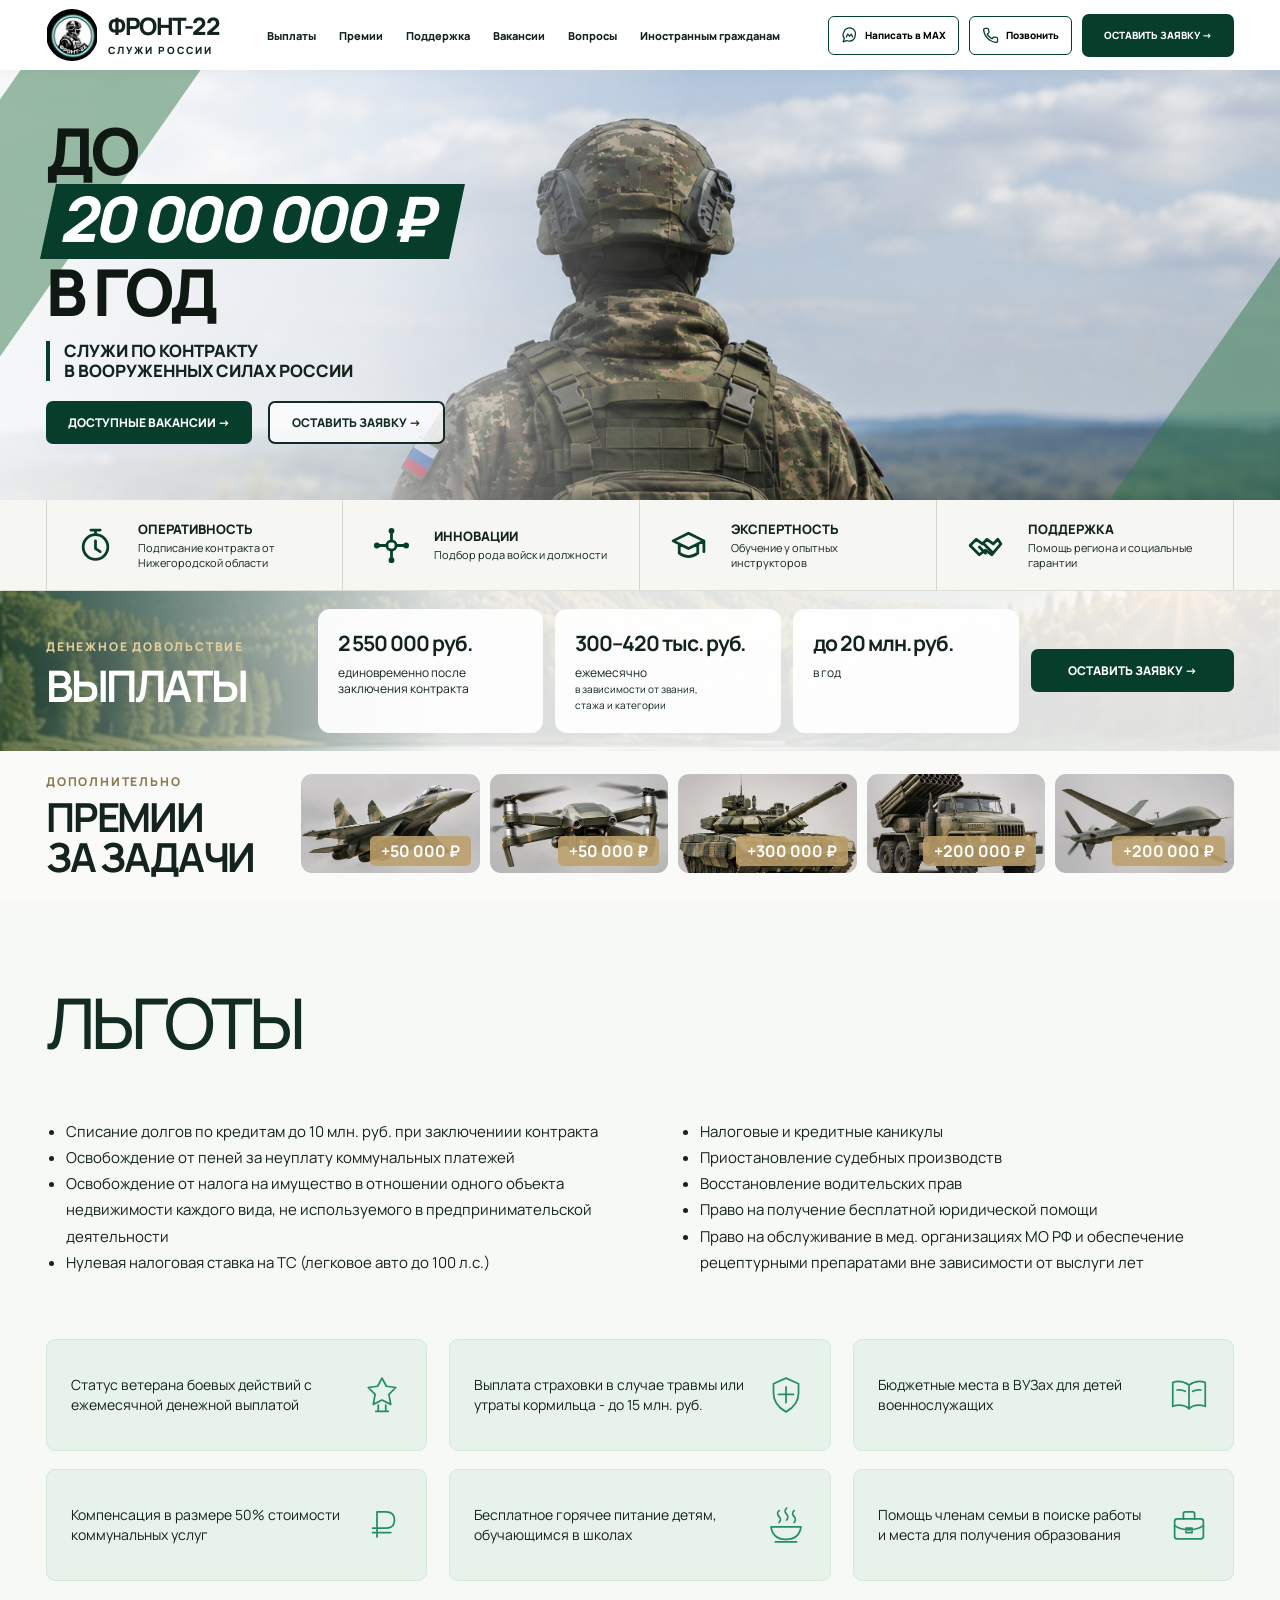
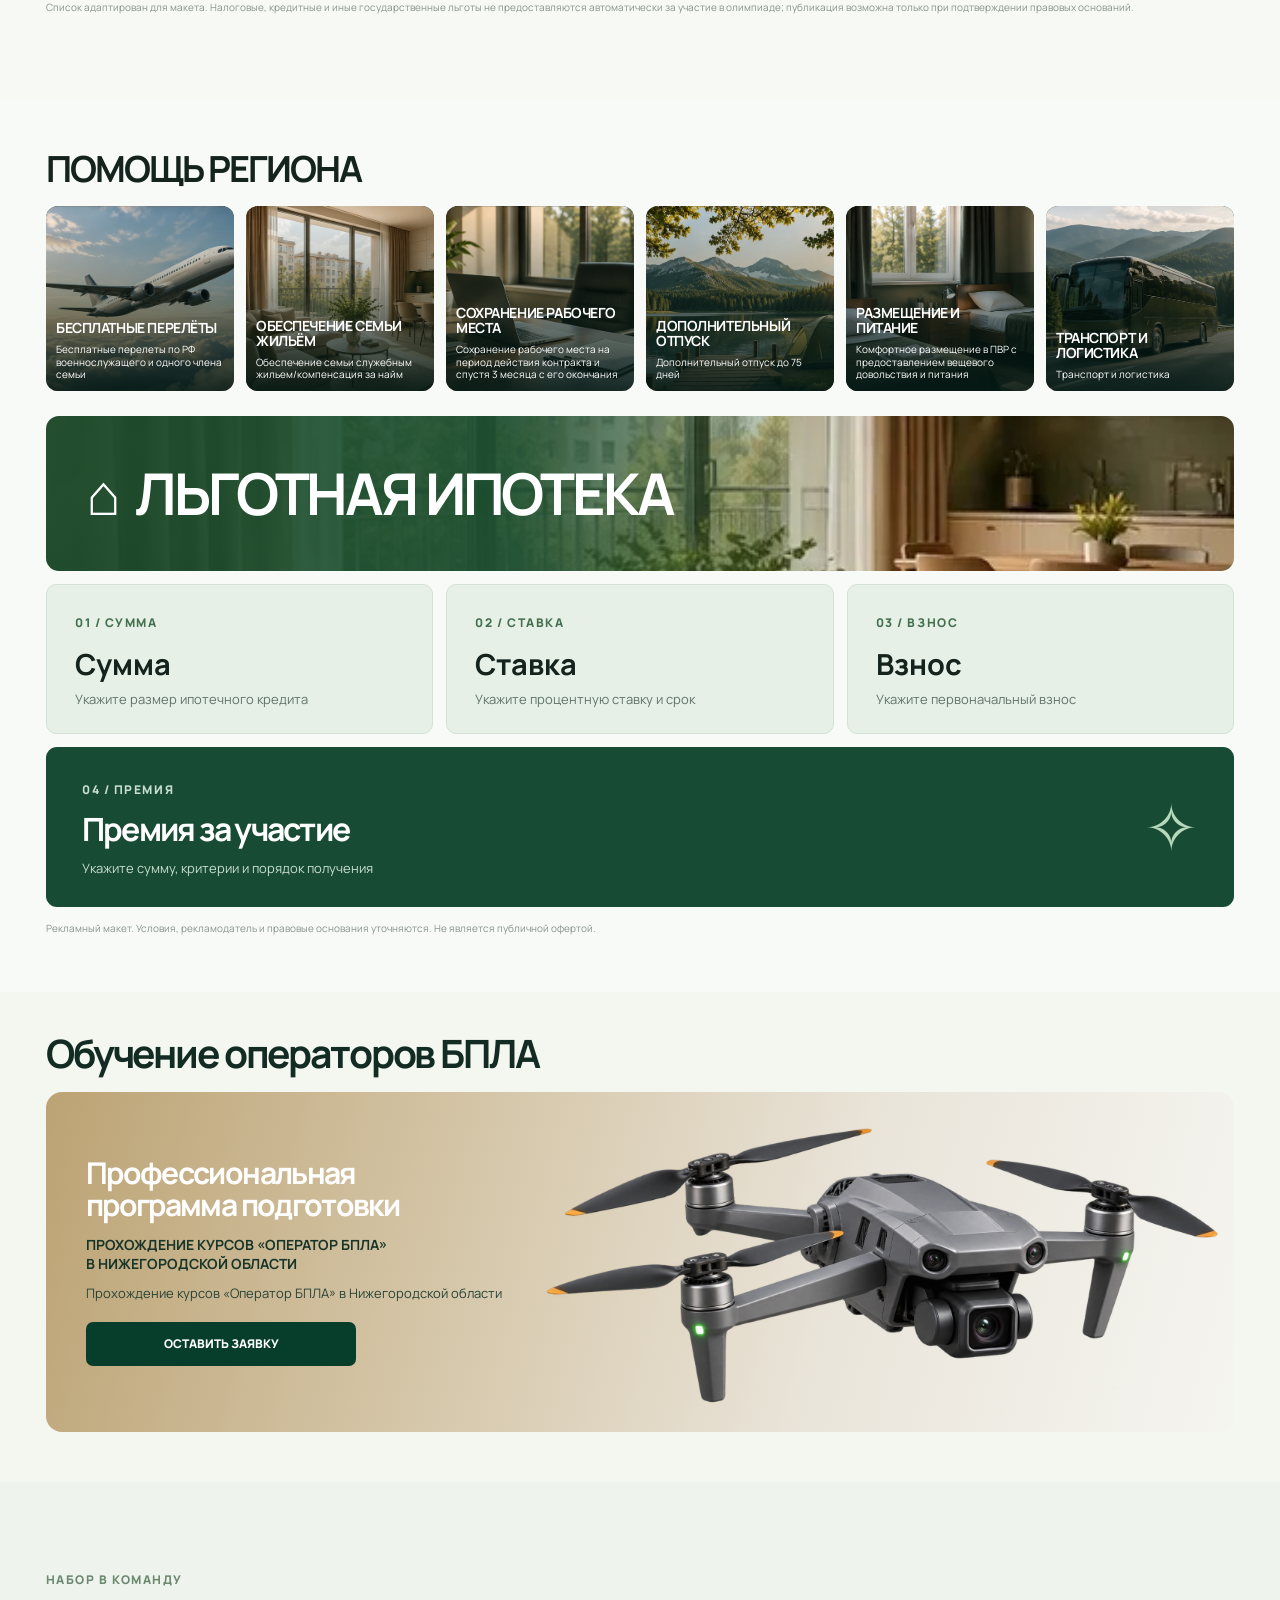
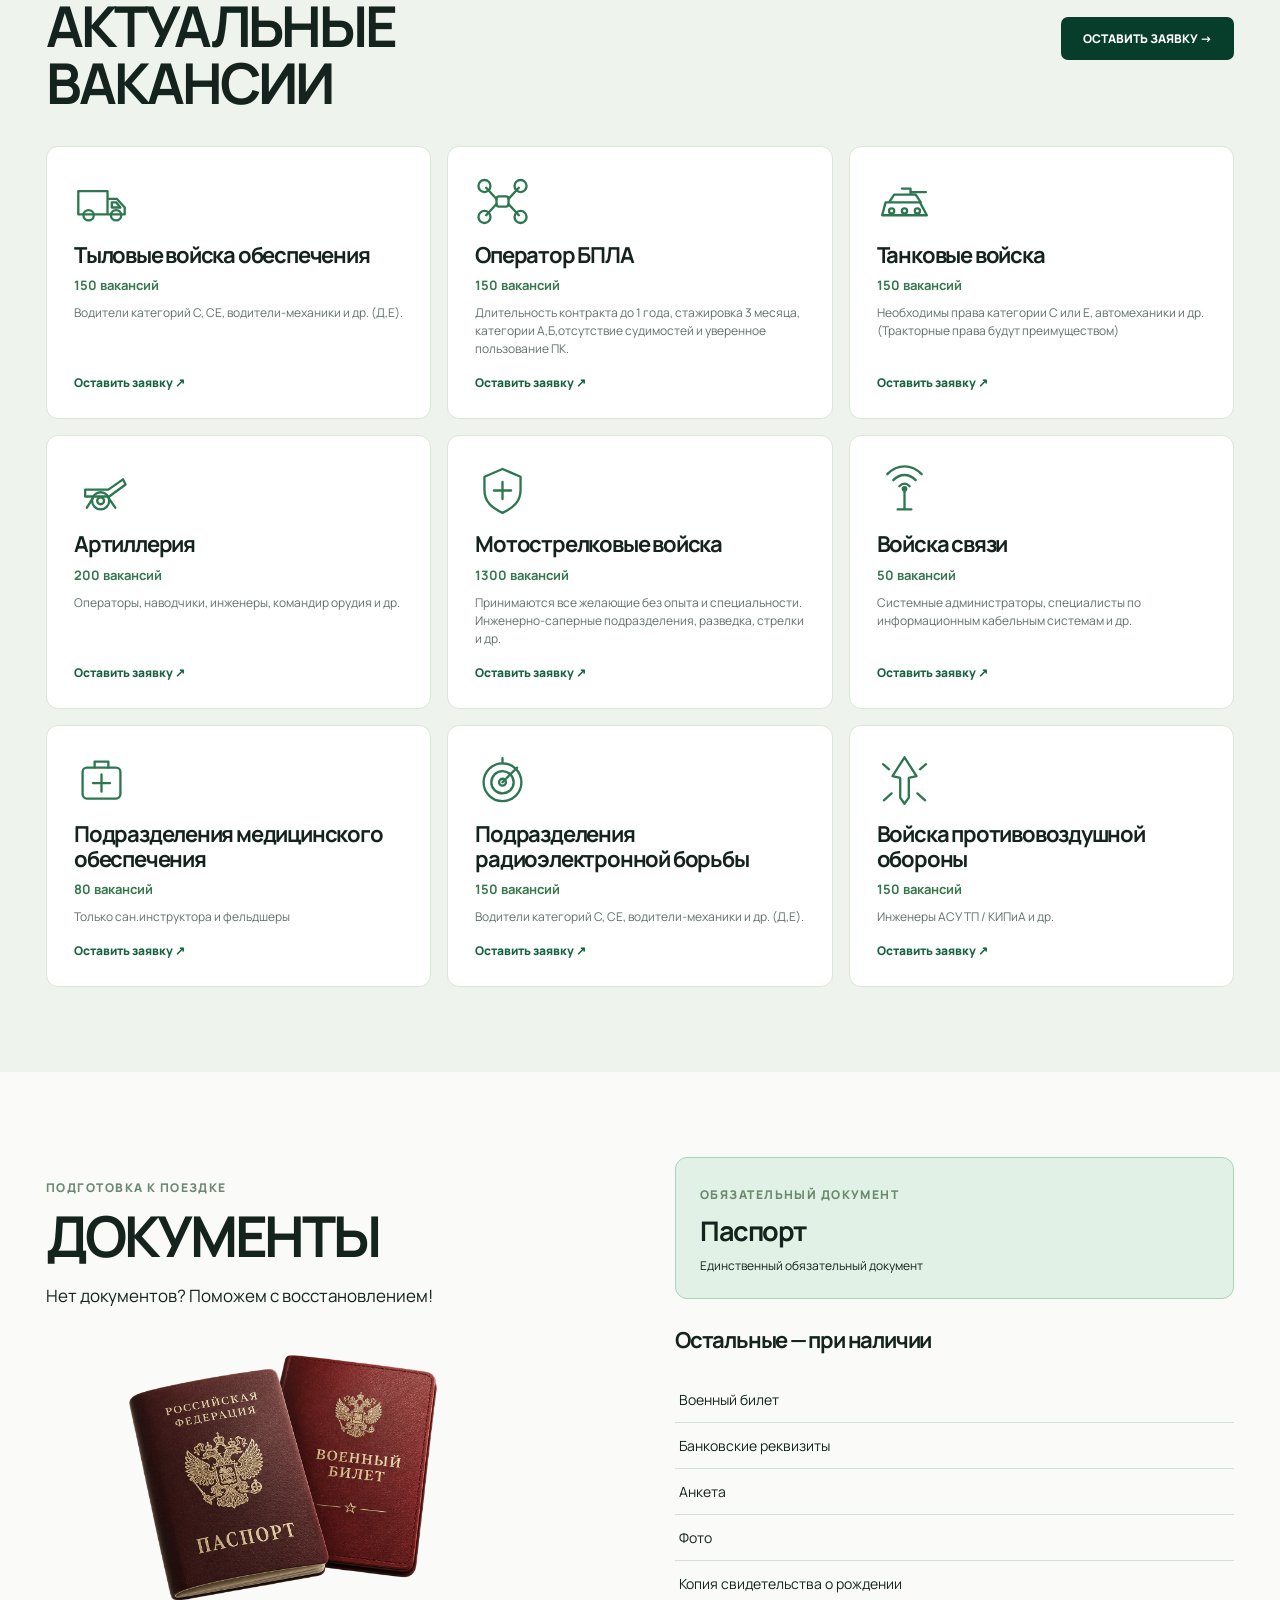
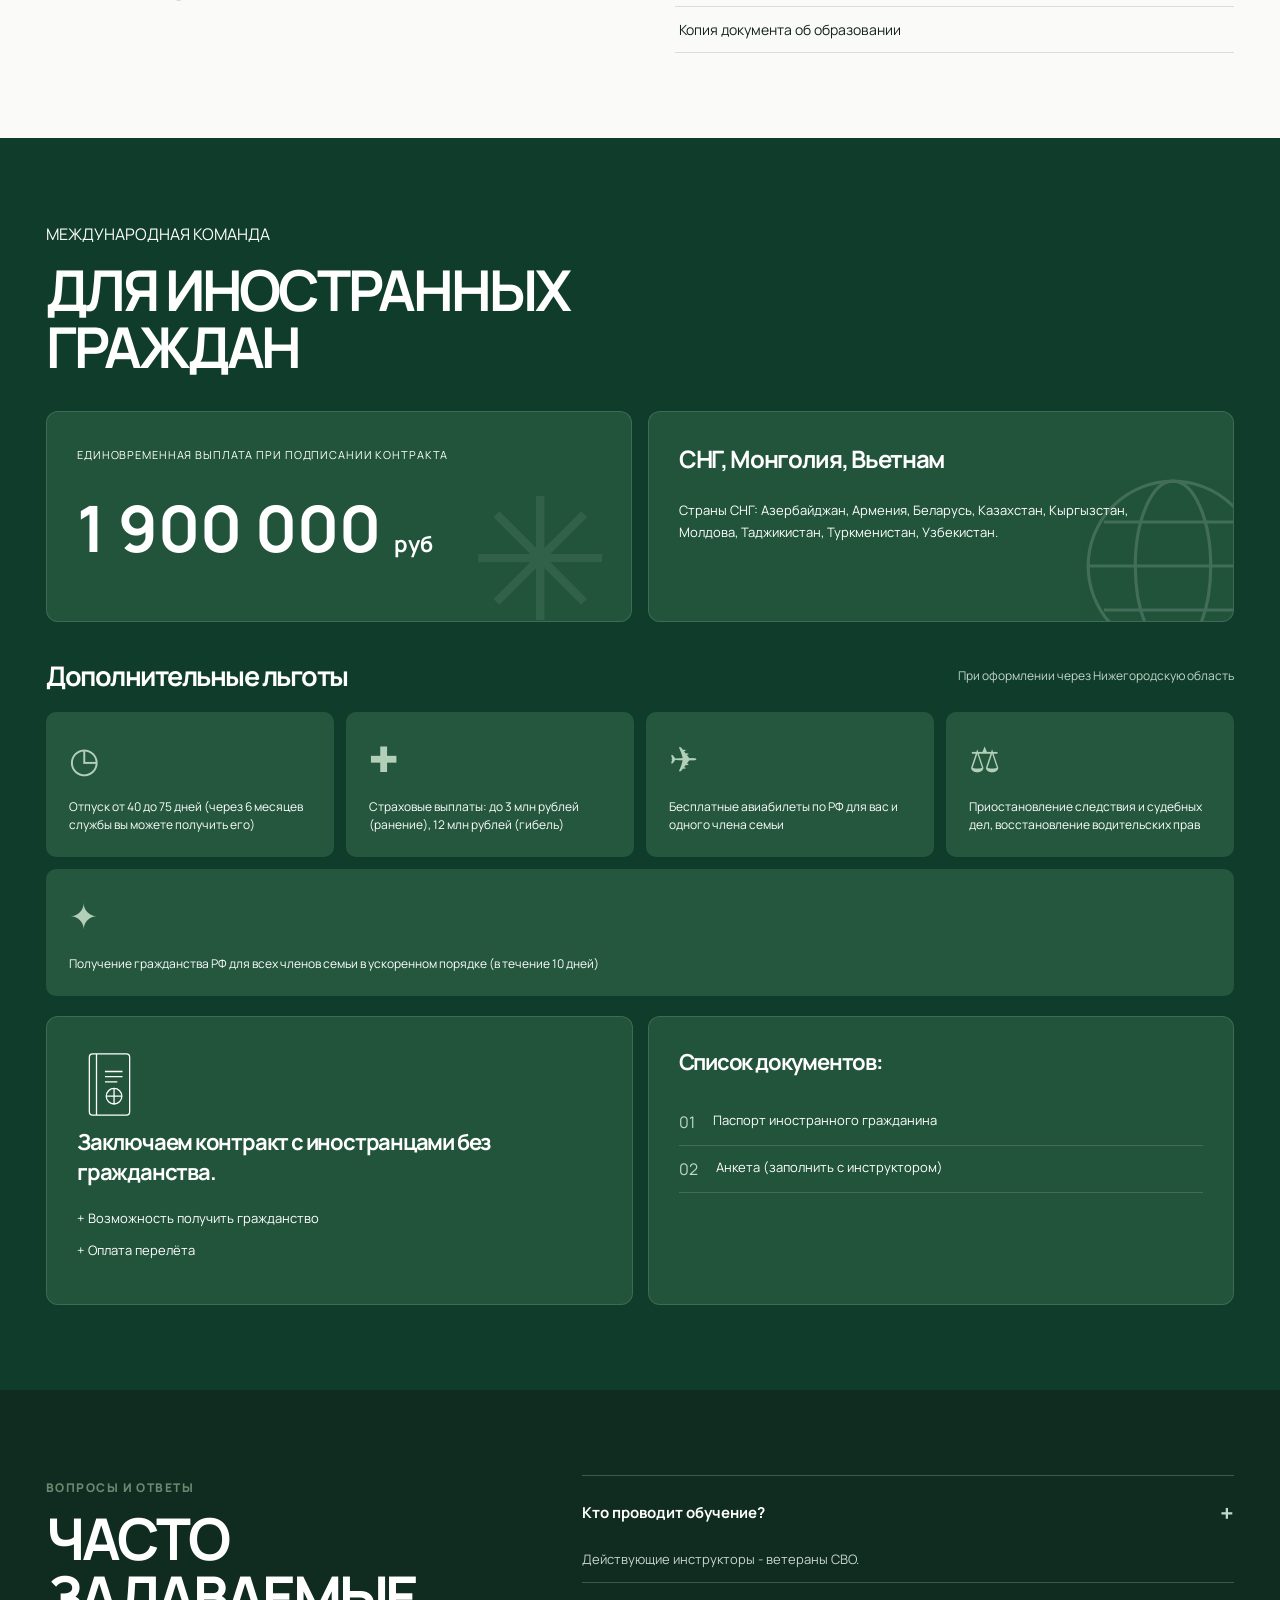
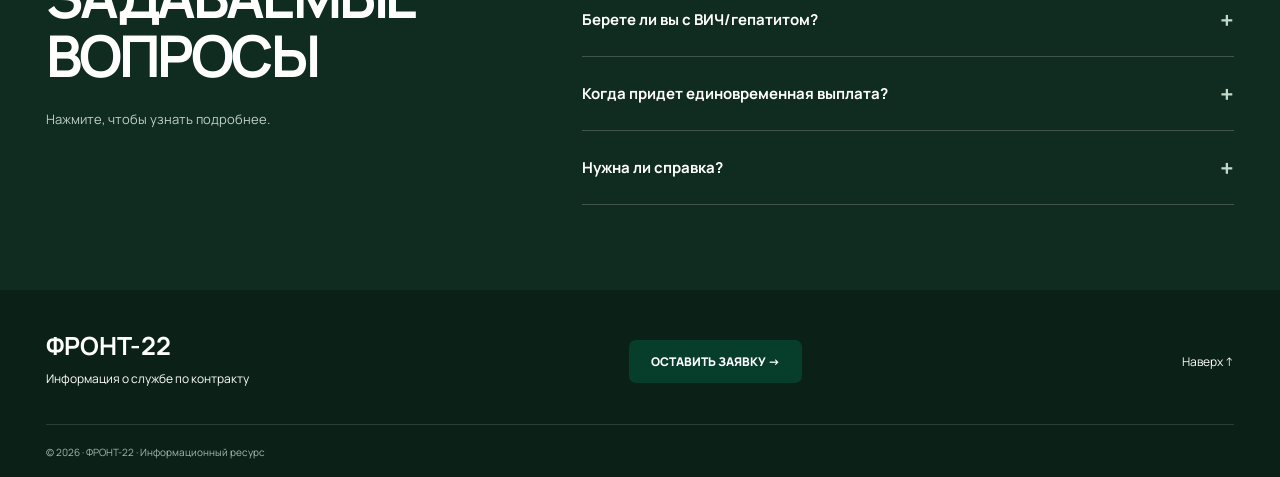
==== commit 48474a4f: "Add files via upload" ====
--- a/index.html
+++ b/index.html
@@ -1,5 +1,5 @@
 <!DOCTYPE html>
-<html lang="ru"><head><meta charset="utf-8"/><meta content="width=device-width,initial-scale=1" name="viewport"/><meta content="ФРОНТ-22 — сведения о службе по контракту, выплатах, вакансиях и поддержке" name="description"/><title>ФРОНТ-22</title><link href="https://fonts.googleapis.com" rel="preconnect"/><link crossorigin="" href="https://fonts.gstatic.com" rel="preconnect"/><link href="https://fonts.googleapis.com/css2?family=Manrope:wght@400;500;600;700;800&amp;display=swap" rel="stylesheet"/><link href="style.css" rel="stylesheet"/></head><body><header class="site-header" id="top"><div class="wrap nav-row"><a class="logo" href="#top"><img alt="" src="images/front22-logo.webp"/><span><b>ФРОНТ-22</b><small>СЛУЖИ РОССИИ</small></span></a><button aria-expanded="false" aria-label="Открыть меню" class="menu-toggle">☰</button><nav aria-label="Навигация" class="main-nav"><a href="#payments">Выплаты</a><a href="#awards">Премии</a><a href="#support">Поддержка</a><a href="#roles">Вакансии</a><a href="#faq">Вопросы</a><a href="#international">Иностранным гражданам</a></nav><div class="header-actions"><button class="contact" data-contact="max"><svg aria-hidden="true" fill="none" height="28" stroke="currentColor" stroke-linecap="round" stroke-linejoin="round" stroke-width="1.8" viewbox="0 0 24 24" width="28"><path d="M4 7a8 8 0 0 1 16 5 8 8 0 0 1-8 8 9 9 0 0 1-4-.9L3 21l1.7-5A8 8 0 0 1 4 7Z"></path><path d="m7.5 14 2-4 2.5 3 2.5-3 2 4"></path></svg> Написать в MAX</button><button class="contact" data-contact="phone"><svg aria-hidden="true" fill="none" height="28" stroke="currentColor" stroke-linecap="round" stroke-linejoin="round" stroke-width="1.8" viewbox="0 0 24 24" width="28"><path d="M22 16.7v3a2 2 0 0 1-2.2 2A19.5 19.5 0 0 1 2.3 4.2 2 2 0 0 1 4.3 2h3a2 2 0 0 1 2 1.7l.5 3a2 2 0 0 1-.6 1.7L7.4 10a16 16 0 0 0 6.6 6.6l1.6-1.8a2 2 0 0 1 1.7-.6l3 .5a2 2 0 0 1 1.7 2Z"></path></svg> Позвонить</button><button class="btn btn-green js-open-form">ОСТАВИТЬ ЗАЯВКУ →</button></div></div></header><main><section class="hero" id="overview"><div class="hero-bg"></div><div class="wrap hero-inner"><div class="hero-copy"><h1>ДО<br/><span class="money">20 000 000 ₽</span><br/>В ГОД</h1><p>СЛУЖИ ПО КОНТРАКТУ<br/>В ВООРУЖЕННЫХ СИЛАХ РОССИИ</p><div class="hero-buttons"><a class="btn btn-green" href="#roles">ДОСТУПНЫЕ ВАКАНСИИ →</a><button class="btn btn-outline js-open-form">ОСТАВИТЬ ЗАЯВКУ →</button></div></div></div></section><section class="feature-strip"><div class="wrap features"><div><i><svg aria-hidden="true" fill="none" height="28" stroke="currentColor" stroke-linecap="round" stroke-linejoin="round" stroke-width="1.8" viewbox="0 0 24 24" width="28"><circle cx="12" cy="13" r="8"></circle><path d="M12 9v5l3 2M9 2h6M12 2v3"></path></svg></i><p><b>ОПЕРАТИВНОСТЬ</b><small>Подписание контракта от Нижегородской области</small></p></div><div><i><svg aria-hidden="true" fill="none" height="28" stroke="currentColor" stroke-linecap="round" stroke-linejoin="round" stroke-width="1.8" viewbox="0 0 24 24" width="28"><circle cx="12" cy="12" r="3"></circle><path d="M12 9V3M12 15v6M9 12H3M15 12h6"></path><circle cx="12" cy="2.5" r="1"></circle><circle cx="12" cy="21.5" r="1"></circle><circle cx="2.5" cy="12" r="1"></circle><circle cx="21.5" cy="12" r="1"></circle></svg></i><p><b>ИННОВАЦИИ</b><small>Подбор рода войск и должности</small></p></div><div><i><svg aria-hidden="true" fill="none" height="28" stroke="currentColor" stroke-linecap="round" stroke-linejoin="round" stroke-width="1.8" viewbox="0 0 24 24" width="28"><path d="M2 9 12 4l10 5-10 5L2 9ZM6 11v6c4 3 8 3 12 0v-6M22 9v7"></path></svg></i><p><b>ЭКСПЕРТНОСТЬ</b><small>Обучение у опытных инструкторов</small></p></div><div><i><svg aria-hidden="true" fill="none" height="28" stroke="currentColor" stroke-linecap="round" stroke-linejoin="round" stroke-width="1.8" viewbox="0 0 24 24" width="28"><path d="m2 12 4-4 4 3 3-3 4 3 3-3 2 3-6 7-4-3-4 3-6-6Z"></path><path d="m8 13 4 4M11 11l5 5"></path></svg></i><p><b>ПОДДЕРЖКА</b><small>Помощь региона и социальные гарантии</small></p></div></div></section><section class="payments" id="payments"><div class="wrap payments-row"><div class="payments-heading"><small>ДЕНЕЖНОЕ ДОВОЛЬСТВИЕ</small><h2>ВЫПЛАТЫ</h2></div><div class="pay-card"><b>2 550 000 руб.</b><p>единовременно после<br/>заключения контракта</p></div><div class="pay-card"><b>300–420 тыс. руб.</b><p>ежемесячно<br/><small>в зависимости от звания,<br/>стажа и категории</small></p></div><div class="pay-card"><b>до 20 млн. руб.</b><p>в год</p></div><button class="btn btn-green js-open-form pay-cta">ОСТАВИТЬ ЗАЯВКУ →</button></div></section><section class="awards" id="awards"><div class="wrap award-row"><div class="award-heading"><small>ДОПОЛНИТЕЛЬНО</small><h2>ПРЕМИИ<br/>ЗА ЗАДАЧИ</h2></div><div class="award-cards"><article class="award"><img alt="Изображение техники" loading="lazy" src="images/equipment-2.webp"/><strong>+50 000 ₽</strong></article><article class="award"><img alt="Изображение техники" loading="lazy" src="images/equipment-1.webp"/><strong>+50 000 ₽</strong></article><article class="award"><img alt="Изображение техники" loading="lazy" src="images/equipment-3.webp"/><strong>+300 000 ₽</strong></article><article class="award"><img alt="Изображение техники" loading="lazy" src="images/equipment-5.webp"/><strong>+200 000 ₽</strong></article><article class="award"><img alt="Изображение техники" loading="lazy" src="images/equipment-6.webp"/><strong>+200 000 ₽</strong></article></div></div></section><section class="section perks" id="perks"><div class="wrap"><h2>ЛЬГОТЫ</h2><div class="perk-lists"><ul><li>Списание долгов по кредитам до 10 млн. руб. при заключениии контракта</li><li>Освобождение от пеней за неуплату коммунальных платежей</li><li>Освобождение от налога на имущество в отношении одного объекта недвижимости каждого вида, не используемого в предпринимательской деятельности</li><li>Нулевая налоговая ставка на ТС (легковое авто до 100 л.с.)</li></ul><ul><li>Налоговые и кредитные каникулы</li><li>Приостановление судебных производств</li><li>Восстановление водительских прав</li><li>Право на получение бесплатной юридической помощи</li><li>Право на обслуживание в мед. организациях МО РФ и обеспечение рецептурными препаратами вне зависимости от выслуги лет</li></ul></div><div class="perk-tiles"><article><p>Статус ветерана боевых действий с ежемесячной денежной выплатой</p><span>★</span></article><article><p>Выплата страховки в случае травмы или утраты кормильца - до 15 млн. руб.</p><span>✚</span></article><article><p>Бюджетные места в ВУЗах для детей военнослужащих</p><span>▤</span></article><article><p>Компенсация в размере 50% стоимости коммунальных услуг</p><span>₽</span></article><article><p>Бесплатное горячее питание детям, обучающимся в школах</p><span>♨</span></article><article><p>Помощь членам семьи в поиске работы и места для получения образования</p><span>▣</span></article><p class="disclaimer">Список адаптирован для макета. Налоговые, кредитные и иные государственные льготы не предоставляются автоматически за участие в олимпиаде; публикация возможна только при подтверждении правовых оснований.</p></div></div></section><section class="section support" id="support"><div class="wrap"><h2>ПОМОЩЬ РЕГИОНА</h2><div class="support-grid"><article class="support-card"><img alt="" loading="lazy" src="images/support-6.webp"/><div class="support-caption"><h3>БЕСПЛАТНЫЕ ПЕРЕЛЁТЫ</h3><p>Бесплатные перелеты по РФ военнослужащего и одного члена семьи</p></div></article><article class="support-card"><img alt="" loading="lazy" src="images/support-3.webp"/><div class="support-caption"><h3>ОБЕСПЕЧЕНИЕ СЕМЬИ ЖИЛЬЁМ</h3><p>Обеспечение семьи служебным жильем/компенсация за найм</p></div></article><article class="support-card"><img alt="" loading="lazy" src="images/support-4.webp"/><div class="support-caption"><h3>СОХРАНЕНИЕ РАБОЧЕГО МЕСТА</h3><p>Сохранение рабочего места на период действия контракта и спустя 3 месяца с его окончания</p></div></article><article class="support-card"><img alt="" loading="lazy" src="images/support-5.webp"/><div class="support-caption"><h3>ДОПОЛНИТЕЛЬНЫЙ ОТПУСК</h3><p>Дополнительный отпуск до 75 дней</p></div></article><article class="support-card"><img alt="" loading="lazy" src="images/support-1.webp"/><div class="support-caption"><h3>РАЗМЕЩЕНИЕ И ПИТАНИЕ</h3><p>Комфортное размещение в ПВР с предоставлением вещевого довольствия и питания</p></div></article><article class="support-card"><img alt="" loading="lazy" src="images/support-2.webp"/><div class="support-caption"><h3>ТРАНСПОРТ И ЛОГИСТИКА</h3><p>Транспорт и логистика</p></div></article></div></div></section><section class="mortgage" id="mortgage"><div class="wrap mortgage-stack"><div class="mortgage-banner"><h2>⌂  ЛЬГОТНАЯ ИПОТЕКА</h2></div><div class="mortgage-fields"><div><small>01 / СУММА</small><b>Сумма</b><p>Укажите размер ипотечного кредита</p></div><div><small>02 / СТАВКА</small><b>Ставка</b><p>Укажите процентную ставку и срок</p></div><div><small>03 / ВЗНОС</small><b>Взнос</b><p>Укажите первоначальный взнос</p></div></div><div class="mortgage-bonus"><div><small>04 / ПРЕМИЯ</small><h3>Премия за участие</h3><p>Укажите сумму, критерии и порядок получения</p></div><span>✧</span></div><p class="disclaimer">Рекламный макет. Условия, рекламодатель и правовые основания уточняются. Не является публичной офертой.</p></div></section><section class="drone" id="drone"><div class="wrap"><h2>Обучение операторов БПЛА</h2><div class="drone-showcase"><div class="drone-copy"><h3>Профессиональная<br/>программа подготовки</h3><div class="drone-details"><b>ПРОХОЖДЕНИЕ КУРСОВ «ОПЕРАТОР БПЛА»<br/>В НИЖЕГОРОДСКОЙ ОБЛАСТИ</b><p>Прохождение курсов «Оператор БПЛА» в Нижегородской области</p><button class="btn btn-green js-open-form">⊕ ОСТАВИТЬ ЗАЯВКУ</button></div></div><img alt="Квадрокоптер" class="drone-img" loading="lazy" src="images/drone.webp"/></div></div></section><section class="section vacancies" id="roles"><div class="wrap"><div class="section-heading"><div><small>НАБОР В КОМАНДУ</small><h2>АКТУАЛЬНЫЕ<br/>ВАКАНСИИ</h2></div><button class="btn btn-green js-open-form">ОСТАВИТЬ ЗАЯВКУ →</button></div><div class="vacancy-grid"><article class="vacancy"><div class="vacancy-icon"><svg aria-hidden="true" class="role-art" fill="none" stroke="currentColor" stroke-linecap="round" stroke-linejoin="round" stroke-width="2.7" viewbox="0 0 64 64"><path d="M5 20h34v27H5zM39 29h11l9 10v8H39zM44 33h5l5 6H44z"></path><circle cx="17" cy="48" r="6"></circle><circle cx="49" cy="48" r="6"></circle></svg></div><h3>Тыловые войска обеспечения</h3><strong>150 вакансий</strong><p>Водители категорий С, СЕ, водители-механики и др. (Д,Е).</p><button class="vacancy-link js-open-form">Оставить заявку ↗</button></article><article class="vacancy"><div class="vacancy-icon"><svg aria-hidden="true" class="role-art" fill="none" stroke="currentColor" stroke-linecap="round" stroke-linejoin="round" stroke-width="2.7" viewbox="0 0 64 64"><rect height="12" rx="3" width="14" x="25" y="26"></rect><path d="M25 29 13 16M39 29l12-13M25 35 13 48M39 35l12 13"></path><circle cx="11" cy="14" r="7"></circle><circle cx="53" cy="14" r="7"></circle><circle cx="11" cy="50" r="7"></circle><circle cx="53" cy="50" r="7"></circle></svg></div><h3>Оператор БПЛА</h3><strong>150 вакансий</strong><p>Длительность контракта до 1 года, стажировка 3 месяца, категории А,Б,отсутствие судимостей и уверенное пользование ПК.</p><button class="vacancy-link js-open-form">Оставить заявку ↗</button></article><article class="vacancy"><div class="vacancy-icon"><svg aria-hidden="true" class="role-art" fill="none" stroke="currentColor" stroke-linecap="round" stroke-linejoin="round" stroke-width="2.7" viewbox="0 0 64 64"><path d="M10 33h40l8 15H6zM20 24h25l6 9H14zM29 17h10v7M39 21h18"></path><circle cx="17" cy="43" r="3"></circle><circle cx="32" cy="43" r="3"></circle><circle cx="47" cy="43" r="3"></circle></svg></div><h3>Танковые войска</h3><strong>150 вакансий</strong><p>Необходимы права категории С или Е, автомеханики и др. (Тракторные права будут преимуществом)</p><button class="vacancy-link js-open-form">Оставить заявку ↗</button></article><article class="vacancy"><div class="vacancy-icon"><svg aria-hidden="true" class="role-art" fill="none" stroke="currentColor" stroke-linecap="round" stroke-linejoin="round" stroke-width="2.7" viewbox="0 0 64 64"><path d="M13 31h27l17-12 3 6-19 14H13zM23 39l-8 13M39 39l9 13"></path><circle cx="31" cy="44" r="10"></circle><circle cx="31" cy="44" r="4"></circle></svg></div><h3>Артиллерия</h3><strong>200 вакансий</strong><p>Операторы, наводчики, инженеры, командир орудия и др.</p><button class="vacancy-link js-open-form">Оставить заявку ↗</button></article><article class="vacancy"><div class="vacancy-icon"><svg aria-hidden="true" class="role-art" fill="none" stroke="currentColor" stroke-linecap="round" stroke-linejoin="round" stroke-width="2.7" viewbox="0 0 64 64"><path d="M32 7 53 16v15c0 14-8 21-21 27C19 52 11 45 11 31V16zM22 32h20M32 22v20"></path></svg></div><h3>Мотострелковые войска</h3><strong>1300 вакансий</strong><p>Принимаются все желающие без опыта и специальности. Инженерно-саперные подразделения, разведка, стрелки и др.</p><button class="vacancy-link js-open-form">Оставить заявку ↗</button></article><article class="vacancy"><div class="vacancy-icon"><svg aria-hidden="true" class="role-art" fill="none" stroke="currentColor" stroke-linecap="round" stroke-linejoin="round" stroke-width="2.7" viewbox="0 0 64 64"><path d="M32 54V30M24 54h16M19 20c8-8 18-8 26 0M12 13c12-12 28-12 40 0M26 27c4-4 8-4 12 0"></path><circle cx="32" cy="30" r="2"></circle></svg></div><h3>Войска связи</h3><strong>50 вакансий</strong><p>Системные администраторы, специалисты по информационным кабельным системам и др.</p><button class="vacancy-link js-open-form">Оставить заявку ↗</button></article><article class="vacancy"><div class="vacancy-icon"><svg aria-hidden="true" class="role-art" fill="none" stroke="currentColor" stroke-linecap="round" stroke-linejoin="round" stroke-width="2.7" viewbox="0 0 64 64"><rect height="36" rx="5" width="44" x="10" y="17"></rect><path d="M24 17v-7h16v7M32 25v20M22 35h20"></path></svg></div><h3>Подразделения медицинского обеспечения</h3><strong>80 вакансий</strong><p>Только сан.инструктора и фельдшеры</p><button class="vacancy-link js-open-form">Оставить заявку ↗</button></article><article class="vacancy"><div class="vacancy-icon"><svg aria-hidden="true" class="role-art" fill="none" stroke="currentColor" stroke-linecap="round" stroke-linejoin="round" stroke-width="2.7" viewbox="0 0 64 64"><circle cx="32" cy="34" r="22"></circle><circle cx="32" cy="34" r="13"></circle><circle cx="32" cy="34" r="4"></circle><path d="M32 34 49 17M32 12v-6"></path></svg></div><h3>Подразделения радиоэлектронной борьбы</h3><strong>150 вакансий</strong><p>Водители категорий С, СЕ, водители-механики и др. (Д,Е).</p><button class="vacancy-link js-open-form">Оставить заявку ↗</button></article><article class="vacancy"><div class="vacancy-icon"><svg aria-hidden="true" class="role-art" fill="none" stroke="currentColor" stroke-linecap="round" stroke-linejoin="round" stroke-width="2.7" viewbox="0 0 64 64"><path d="M32 5 46 27l-9 2v23l-5 7-5-7V29l-9-2zM17 47l-9 8M47 47l9 8M14 19 7 13M50 19l7-6"></path></svg></div><h3>Войска противовоздушной обороны</h3><strong>150 вакансий</strong><p>Инженеры АСУ ТП / КИПиА и др.</p><button class="vacancy-link js-open-form">Оставить заявку ↗</button></article></div></div></section><section class="section documents" id="documents"><div class="wrap documents-grid"><div><small>ПОДГОТОВКА К ПОЕЗДКЕ</small><h2>ДОКУМЕНТЫ</h2><p class="document-lead">Нет документов? Поможем с восстановлением!</p><img alt="Паспорт и военный билет" loading="lazy" src="images/documents.png"/></div><div class="document-items"><div class="document-required"><small>ОБЯЗАТЕЛЬНЫЙ ДОКУМЕНТ</small><h3>Паспорт</h3><p>Единственный обязательный документ</p></div><h3>Остальные — при наличии</h3><div class="document-item">Военный билет</div><div class="document-item">Банковские реквизиты</div><div class="document-item">Анкета</div><div class="document-item">Фото</div><div class="document-item">Копия свидетельства о рождении</div><div class="document-item">Копия документа об образовании</div></div></div></section><section class="section international" id="international"><div class="wrap">
+<html lang="ru"><head><meta charset="utf-8"/><meta content="width=device-width,initial-scale=1" name="viewport"/><meta content="ФРОНТ-22 — сведения о службе по контракту, выплатах, вакансиях и поддержке" name="description"/><title>ФРОНТ-22</title><link href="https://fonts.googleapis.com" rel="preconnect"/><link crossorigin="" href="https://fonts.gstatic.com" rel="preconnect"/><link href="https://fonts.googleapis.com/css2?family=Manrope:wght@400;500;600;700;800&amp;display=swap" rel="stylesheet"/><link href="style.css" rel="stylesheet"/></head><body><header class="site-header" id="top"><div class="wrap nav-row"><a class="logo" href="#top"><img alt="" src="images/front22-logo.webp"/><span><b>ФРОНТ-22</b><small>СЛУЖИ РОССИИ</small></span></a><button aria-expanded="false" aria-label="Открыть меню" class="menu-toggle">☰</button><nav aria-label="Навигация" class="main-nav"><a href="#payments">Выплаты</a><a href="#awards">Премии</a><a href="#support">Поддержка</a><a href="#roles">Вакансии</a><a href="#faq">Вопросы</a><a href="#international">Иностранным гражданам</a></nav><div class="header-actions"><button class="contact" data-contact="max" aria-label="Написать в MAX" title="Написать в MAX"><svg aria-hidden="true" fill="none" height="28" stroke="currentColor" stroke-linecap="round" stroke-linejoin="round" stroke-width="1.8" viewbox="0 0 24 24" width="28"><path d="M4 7a8 8 0 0 1 16 5 8 8 0 0 1-8 8 9 9 0 0 1-4-.9L3 21l1.7-5A8 8 0 0 1 4 7Z"></path><path d="m7.5 14 2-4 2.5 3 2.5-3 2 4"></path></svg> Написать в MAX</button><button class="contact" data-contact="phone" aria-label="Позвонить" title="Позвонить"><svg aria-hidden="true" fill="none" height="28" stroke="currentColor" stroke-linecap="round" stroke-linejoin="round" stroke-width="1.8" viewbox="0 0 24 24" width="28"><path d="M22 16.7v3a2 2 0 0 1-2.2 2A19.5 19.5 0 0 1 2.3 4.2 2 2 0 0 1 4.3 2h3a2 2 0 0 1 2 1.7l.5 3a2 2 0 0 1-.6 1.7L7.4 10a16 16 0 0 0 6.6 6.6l1.6-1.8a2 2 0 0 1 1.7-.6l3 .5a2 2 0 0 1 1.7 2Z"></path></svg> Позвонить</button><button class="btn btn-green js-open-form">ОСТАВИТЬ ЗАЯВКУ →</button></div></div></header><main><section class="hero" id="overview"><div class="hero-bg"></div><div class="wrap hero-inner"><div class="hero-copy"><h1>ДО<br/><span class="money">20 000 000 ₽</span><br/>В ГОД</h1><p>СЛУЖИ ПО КОНТРАКТУ<br/>В ВООРУЖЕННЫХ СИЛАХ РОССИИ</p><div class="hero-buttons"><a class="btn btn-green" href="#roles">ДОСТУПНЫЕ ВАКАНСИИ →</a><button class="btn btn-outline js-open-form">ОСТАВИТЬ ЗАЯВКУ →</button></div></div></div></section><section class="feature-strip"><div class="wrap features"><div><i><svg aria-hidden="true" fill="none" height="28" stroke="currentColor" stroke-linecap="round" stroke-linejoin="round" stroke-width="1.8" viewbox="0 0 24 24" width="28"><circle cx="12" cy="13" r="8"></circle><path d="M12 9v5l3 2M9 2h6M12 2v3"></path></svg></i><p><b>ОПЕРАТИВНОСТЬ</b><small>Подписание контракта от Нижегородской области</small></p></div><div><i><svg aria-hidden="true" fill="none" height="28" stroke="currentColor" stroke-linecap="round" stroke-linejoin="round" stroke-width="1.8" viewbox="0 0 24 24" width="28"><circle cx="12" cy="12" r="3"></circle><path d="M12 9V3M12 15v6M9 12H3M15 12h6"></path><circle cx="12" cy="2.5" r="1"></circle><circle cx="12" cy="21.5" r="1"></circle><circle cx="2.5" cy="12" r="1"></circle><circle cx="21.5" cy="12" r="1"></circle></svg></i><p><b>ИННОВАЦИИ</b><small>Подбор рода войск и должности</small></p></div><div><i><svg aria-hidden="true" fill="none" height="28" stroke="currentColor" stroke-linecap="round" stroke-linejoin="round" stroke-width="1.8" viewbox="0 0 24 24" width="28"><path d="M2 9 12 4l10 5-10 5L2 9ZM6 11v6c4 3 8 3 12 0v-6M22 9v7"></path></svg></i><p><b>ЭКСПЕРТНОСТЬ</b><small>Обучение у опытных инструкторов</small></p></div><div><i><svg aria-hidden="true" fill="none" height="28" stroke="currentColor" stroke-linecap="round" stroke-linejoin="round" stroke-width="1.8" viewbox="0 0 24 24" width="28"><path d="m2 12 4-4 4 3 3-3 4 3 3-3 2 3-6 7-4-3-4 3-6-6Z"></path><path d="m8 13 4 4M11 11l5 5"></path></svg></i><p><b>ПОДДЕРЖКА</b><small>Помощь региона и социальные гарантии</small></p></div></div></section><section class="payments" id="payments"><div class="wrap payments-row"><div class="payments-heading"><small>ДЕНЕЖНОЕ ДОВОЛЬСТВИЕ</small><h2>ВЫПЛАТЫ</h2></div><div class="pay-card"><b>2 550 000 руб.</b><p>единовременно после<br/>заключения контракта</p></div><div class="pay-card"><b>300–420 тыс. руб.</b><p>ежемесячно<br/><small>в зависимости от звания,<br/>стажа и категории</small></p></div><div class="pay-card"><b>до 20 млн. руб.</b><p>в год</p></div><button class="btn btn-green js-open-form pay-cta">ОСТАВИТЬ ЗАЯВКУ →</button></div></section><section class="awards" id="awards"><div class="wrap award-row"><div class="award-heading"><small>ДОПОЛНИТЕЛЬНО</small><h2>ПРЕМИИ<br/>ЗА ЗАДАЧИ</h2></div><div class="award-cards"><article class="award"><img alt="Изображение техники" loading="lazy" src="images/equipment-2.webp"/><strong>+50 000 ₽</strong></article><article class="award"><img alt="Изображение техники" loading="lazy" src="images/equipment-1.webp"/><strong>+50 000 ₽</strong></article><article class="award"><img alt="Изображение техники" loading="lazy" src="images/equipment-3.webp"/><strong>+300 000 ₽</strong></article><article class="award"><img alt="Изображение техники" loading="lazy" src="images/equipment-5.webp"/><strong>+200 000 ₽</strong></article><article class="award"><img alt="Изображение техники" loading="lazy" src="images/equipment-6.webp"/><strong>+200 000 ₽</strong></article></div></div></section><section class="section perks" id="perks"><div class="wrap"><h2>ЛЬГОТЫ</h2><div class="perk-lists"><ul><li>Списание долгов по кредитам до 10 млн. руб. при заключениии контракта</li><li>Освобождение от пеней за неуплату коммунальных платежей</li><li>Освобождение от налога на имущество в отношении одного объекта недвижимости каждого вида, не используемого в предпринимательской деятельности</li><li>Нулевая налоговая ставка на ТС (легковое авто до 100 л.с.)</li></ul><ul><li>Налоговые и кредитные каникулы</li><li>Приостановление судебных производств</li><li>Восстановление водительских прав</li><li>Право на получение бесплатной юридической помощи</li><li>Право на обслуживание в мед. организациях МО РФ и обеспечение рецептурными препаратами вне зависимости от выслуги лет</li></ul></div><div class="perk-tiles"><article><p>Статус ветерана боевых действий с ежемесячной денежной выплатой</p><span class="perk-icon"><svg viewBox="0 0 64 64" fill="none" stroke="currentColor" stroke-width="2.8" stroke-linecap="round" stroke-linejoin="round" aria-hidden="true"><path d="M32 5 39 18l15 2-11 11 3 16-14-7-14 7 3-16L10 20l15-2z"/><path d="M26 48v10h12V48M22 58h20"/></svg></span></article><article><p>Выплата страховки в случае травмы или утраты кормильца - до 15 млн. руб.</p><span class="perk-icon"><svg viewBox="0 0 64 64" fill="none" stroke="currentColor" stroke-width="2.8" stroke-linecap="round" stroke-linejoin="round" aria-hidden="true"><path d="M32 5 52 14v15c0 14-8 23-20 30C20 52 12 43 12 29V14z"/><path d="M32 19v25M20 31h24"/></svg></span></article><article><p>Бюджетные места в ВУЗах для детей военнослужащих</p><span class="perk-icon"><svg viewBox="0 0 64 64" fill="none" stroke="currentColor" stroke-width="2.8" stroke-linecap="round" stroke-linejoin="round" aria-hidden="true"><path d="M32 16c-9-6-18-7-26-4v38c10-3 19-2 26 4 7-6 16-7 26-4V12c-8-3-17-2-26 4zM32 16v38"/><path d="M13 24c5-1 9 0 13 2M38 26c4-2 8-3 13-2"/></svg></span></article><article><p>Компенсация в размере 50% стоимости коммунальных услуг</p><span class="perk-icon"><svg aria-hidden="true" fill="none" stroke="currentColor" stroke-linecap="round" stroke-linejoin="round" stroke-width="2.8" viewBox="0 0 64 64"><path d="M24 51V11h14c9 0 14 5 14 13S47 37 38 37H17M17 44h29"/></svg></span></article><article><p>Бесплатное горячее питание детям, обучающимся в школах</p><span class="perk-icon"><svg aria-hidden="true" fill="none" stroke="currentColor" stroke-linecap="round" stroke-linejoin="round" stroke-width="2.8" viewBox="0 0 64 64"><path d="M8 35h48c-2 13-11 20-24 20S10 48 8 35Z"/><path d="M15 59h34M21 9c-9 8 8 10 0 19M33 5c-9 8 8 10 0 19M45 9c-9 8 8 10 0 19"/></svg></span></article><article><p>Помощь членам семьи в поиске работы и места для получения образования</p><span class="perk-icon"><svg aria-hidden="true" fill="none" stroke="currentColor" stroke-linecap="round" stroke-linejoin="round" stroke-width="2.8" viewBox="0 0 64 64"><rect x="9" y="22" width="46" height="32" rx="4"/><path d="M23 22v-8a3 3 0 0 1 3-3h12a3 3 0 0 1 3 3v8M9 33c13 9 33 9 46 0M27 37h10v7H27z"/></svg></span></article><p class="disclaimer">Список адаптирован для макета. Налоговые, кредитные и иные государственные льготы не предоставляются автоматически за участие в олимпиаде; публикация возможна только при подтверждении правовых оснований.</p></div></div></section><section class="section support" id="support"><div class="wrap"><h2>ПОМОЩЬ РЕГИОНА</h2><div class="support-grid"><article class="support-card"><img alt="" loading="lazy" src="images/support-6.webp"/><div class="support-caption"><h3>БЕСПЛАТНЫЕ ПЕРЕЛЁТЫ</h3><p>Бесплатные перелеты по РФ военнослужащего и одного члена семьи</p></div></article><article class="support-card"><img alt="" loading="lazy" src="images/support-3.webp"/><div class="support-caption"><h3>ОБЕСПЕЧЕНИЕ СЕМЬИ ЖИЛЬЁМ</h3><p>Обеспечение семьи служебным жильем/компенсация за найм</p></div></article><article class="support-card"><img alt="" loading="lazy" src="images/support-4.webp"/><div class="support-caption"><h3>СОХРАНЕНИЕ РАБОЧЕГО МЕСТА</h3><p>Сохранение рабочего места на период действия контракта и спустя 3 месяца с его окончания</p></div></article><article class="support-card"><img alt="" loading="lazy" src="images/support-5.webp"/><div class="support-caption"><h3>ДОПОЛНИТЕЛЬНЫЙ ОТПУСК</h3><p>Дополнительный отпуск до 75 дней</p></div></article><article class="support-card"><img alt="" loading="lazy" src="images/support-1.webp"/><div class="support-caption"><h3>РАЗМЕЩЕНИЕ И ПИТАНИЕ</h3><p>Комфортное размещение в ПВР с предоставлением вещевого довольствия и питания</p></div></article><article class="support-card"><img alt="" loading="lazy" src="images/support-2.webp"/><div class="support-caption"><h3>ТРАНСПОРТ И ЛОГИСТИКА</h3><p>Транспорт и логистика</p></div></article></div></div></section><section class="mortgage" id="mortgage"><div class="wrap mortgage-stack"><div class="mortgage-banner"><h2>⌂  ЛЬГОТНАЯ ИПОТЕКА</h2></div><div class="mortgage-fields"><div><small>01 / СУММА</small><b>Сумма</b><p>Укажите размер ипотечного кредита</p></div><div><small>02 / СТАВКА</small><b>Ставка</b><p>Укажите процентную ставку и срок</p></div><div><small>03 / ВЗНОС</small><b>Взнос</b><p>Укажите первоначальный взнос</p></div></div><div class="mortgage-bonus"><div><small>04 / ПРЕМИЯ</small><h3>Премия за участие</h3><p>Укажите сумму, критерии и порядок получения</p></div><span>✧</span></div><p class="disclaimer">Рекламный макет. Условия, рекламодатель и правовые основания уточняются. Не является публичной офертой.</p></div></section><section class="drone" id="drone"><div class="wrap"><h2>Обучение операторов БПЛА</h2><div class="drone-showcase"><div class="drone-copy"><h3>Профессиональная<br/>программа подготовки</h3><div class="drone-details"><b>ПРОХОЖДЕНИЕ КУРСОВ «ОПЕРАТОР БПЛА»<br/>В НИЖЕГОРОДСКОЙ ОБЛАСТИ</b><p>Прохождение курсов «Оператор БПЛА» в Нижегородской области</p><button class="btn btn-green js-open-form">ОСТАВИТЬ ЗАЯВКУ</button></div></div><img alt="Квадрокоптер" class="drone-img" loading="lazy" src="images/drone-transparent.webp"/></div></div></section><section class="section vacancies" id="roles"><div class="wrap"><div class="section-heading"><div><small>НАБОР В КОМАНДУ</small><h2>АКТУАЛЬНЫЕ<br/>ВАКАНСИИ</h2></div><button class="btn btn-green js-open-form">ОСТАВИТЬ ЗАЯВКУ →</button></div><div class="vacancy-grid"><article class="vacancy"><div class="vacancy-icon"><svg aria-hidden="true" class="role-art" fill="none" stroke="currentColor" stroke-linecap="round" stroke-linejoin="round" stroke-width="2.7" viewbox="0 0 64 64"><path d="M5 20h34v27H5zM39 29h11l9 10v8H39zM44 33h5l5 6H44z"></path><circle cx="17" cy="48" r="6"></circle><circle cx="49" cy="48" r="6"></circle></svg></div><h3>Тыловые войска обеспечения</h3><strong>150 вакансий</strong><p>Водители категорий С, СЕ, водители-механики и др. (Д,Е).</p><button class="vacancy-link js-open-form">Оставить заявку ↗</button></article><article class="vacancy"><div class="vacancy-icon"><svg aria-hidden="true" class="role-art" fill="none" stroke="currentColor" stroke-linecap="round" stroke-linejoin="round" stroke-width="2.7" viewbox="0 0 64 64"><rect height="12" rx="3" width="14" x="25" y="26"></rect><path d="M25 29 13 16M39 29l12-13M25 35 13 48M39 35l12 13"></path><circle cx="11" cy="14" r="7"></circle><circle cx="53" cy="14" r="7"></circle><circle cx="11" cy="50" r="7"></circle><circle cx="53" cy="50" r="7"></circle></svg></div><h3>Оператор БПЛА</h3><strong>150 вакансий</strong><p>Длительность контракта до 1 года, стажировка 3 месяца, категории А,Б,отсутствие судимостей и уверенное пользование ПК.</p><button class="vacancy-link js-open-form">Оставить заявку ↗</button></article><article class="vacancy"><div class="vacancy-icon"><svg aria-hidden="true" class="role-art" fill="none" stroke="currentColor" stroke-linecap="round" stroke-linejoin="round" stroke-width="2.7" viewbox="0 0 64 64"><path d="M10 33h40l8 15H6zM20 24h25l6 9H14zM29 17h10v7M39 21h18"></path><circle cx="17" cy="43" r="3"></circle><circle cx="32" cy="43" r="3"></circle><circle cx="47" cy="43" r="3"></circle></svg></div><h3>Танковые войска</h3><strong>150 вакансий</strong><p>Необходимы права категории С или Е, автомеханики и др. (Тракторные права будут преимуществом)</p><button class="vacancy-link js-open-form">Оставить заявку ↗</button></article><article class="vacancy"><div class="vacancy-icon"><svg aria-hidden="true" class="role-art" fill="none" stroke="currentColor" stroke-linecap="round" stroke-linejoin="round" stroke-width="2.7" viewbox="0 0 64 64"><path d="M13 31h27l17-12 3 6-19 14H13zM23 39l-8 13M39 39l9 13"></path><circle cx="31" cy="44" r="10"></circle><circle cx="31" cy="44" r="4"></circle></svg></div><h3>Артиллерия</h3><strong>200 вакансий</strong><p>Операторы, наводчики, инженеры, командир орудия и др.</p><button class="vacancy-link js-open-form">Оставить заявку ↗</button></article><article class="vacancy"><div class="vacancy-icon"><svg aria-hidden="true" class="role-art" fill="none" stroke="currentColor" stroke-linecap="round" stroke-linejoin="round" stroke-width="2.7" viewbox="0 0 64 64"><path d="M32 7 53 16v15c0 14-8 21-21 27C19 52 11 45 11 31V16zM22 32h20M32 22v20"></path></svg></div><h3>Мотострелковые войска</h3><strong>1300 вакансий</strong><p>Принимаются все желающие без опыта и специальности. Инженерно-саперные подразделения, разведка, стрелки и др.</p><button class="vacancy-link js-open-form">Оставить заявку ↗</button></article><article class="vacancy"><div class="vacancy-icon"><svg aria-hidden="true" class="role-art" fill="none" stroke="currentColor" stroke-linecap="round" stroke-linejoin="round" stroke-width="2.7" viewbox="0 0 64 64"><path d="M32 54V30M24 54h16M19 20c8-8 18-8 26 0M12 13c12-12 28-12 40 0M26 27c4-4 8-4 12 0"></path><circle cx="32" cy="30" r="2"></circle></svg></div><h3>Войска связи</h3><strong>50 вакансий</strong><p>Системные администраторы, специалисты по информационным кабельным системам и др.</p><button class="vacancy-link js-open-form">Оставить заявку ↗</button></article><article class="vacancy"><div class="vacancy-icon"><svg aria-hidden="true" class="role-art" fill="none" stroke="currentColor" stroke-linecap="round" stroke-linejoin="round" stroke-width="2.7" viewbox="0 0 64 64"><rect height="36" rx="5" width="44" x="10" y="17"></rect><path d="M24 17v-7h16v7M32 25v20M22 35h20"></path></svg></div><h3>Подразделения медицинского обеспечения</h3><strong>80 вакансий</strong><p>Только сан.инструктора и фельдшеры</p><button class="vacancy-link js-open-form">Оставить заявку ↗</button></article><article class="vacancy"><div class="vacancy-icon"><svg aria-hidden="true" class="role-art" fill="none" stroke="currentColor" stroke-linecap="round" stroke-linejoin="round" stroke-width="2.7" viewbox="0 0 64 64"><circle cx="32" cy="34" r="22"></circle><circle cx="32" cy="34" r="13"></circle><circle cx="32" cy="34" r="4"></circle><path d="M32 34 49 17M32 12v-6"></path></svg></div><h3>Подразделения радиоэлектронной борьбы</h3><strong>150 вакансий</strong><p>Водители категорий С, СЕ, водители-механики и др. (Д,Е).</p><button class="vacancy-link js-open-form">Оставить заявку ↗</button></article><article class="vacancy"><div class="vacancy-icon"><svg aria-hidden="true" class="role-art" fill="none" stroke="currentColor" stroke-linecap="round" stroke-linejoin="round" stroke-width="2.7" viewbox="0 0 64 64"><path d="M32 5 46 27l-9 2v23l-5 7-5-7V29l-9-2zM17 47l-9 8M47 47l9 8M14 19 7 13M50 19l7-6"></path></svg></div><h3>Войска противовоздушной обороны</h3><strong>150 вакансий</strong><p>Инженеры АСУ ТП / КИПиА и др.</p><button class="vacancy-link js-open-form">Оставить заявку ↗</button></article></div></div></section><section class="section documents" id="documents"><div class="wrap documents-grid"><div><small>ПОДГОТОВКА К ПОЕЗДКЕ</small><h2>ДОКУМЕНТЫ</h2><p class="document-lead">Нет документов? Поможем с восстановлением!</p><img alt="Паспорт и военный билет" loading="lazy" src="images/documents.png"/></div><div class="document-items"><div class="document-required"><small>ОБЯЗАТЕЛЬНЫЙ ДОКУМЕНТ</small><h3>Паспорт</h3><p>Единственный обязательный документ</p></div><h3>Остальные — при наличии</h3><div class="document-item">Военный билет</div><div class="document-item">Банковские реквизиты</div><div class="document-item">Анкета</div><div class="document-item">Фото</div><div class="document-item">Копия свидетельства о рождении</div><div class="document-item">Копия документа об образовании</div></div></div></section><section class="section international" id="international"><div class="wrap">
 <div class="international-heading"><p class="eyebrow">МЕЖДУНАРОДНАЯ КОМАНДА</p><h2>ДЛЯ ИНОСТРАННЫХ<br>ГРАЖДАН</br></h2></div>
 <div class="international-top">
 <div class="international-payment"><span class="international-small">ЕДИНОВРЕМЕННАЯ ВЫПЛАТА ПРИ ПОДПИСАНИИ КОНТРАКТА</span><strong>1 900 000 <small>руб</small></strong><div aria-hidden="true" class="international-payment-art">✳</div></div>
--- a/style.css
+++ b/style.css
@@ -24,3 +24,31 @@
 @media(max-width:1100px){.hero-copy{width:min(100%,570px)}.hero .money{font-size:clamp(40px,5.1vw,62px)}.drone-img{width:58%}}
 @media(max-width:800px){.hero-copy{width:min(100%,500px)}.hero .money{font-size:clamp(36px,6vw,54px)}.drone-copy{width:56%;padding:25px}.drone-img{width:54%;right:0}}
 @media(max-width:620px){.hero-bg{background-image:linear-gradient(90deg,#fffffff0,#ffffffa6 64%,#ffffff18),url('images/hero-soldier.png');background-position:55% center}.hero-copy{width:100%}.hero .money{font-size:clamp(31px,8.4vw,49px)}.hero h1{font-size:clamp(43px,11vw,58px)}.features i{width:32px;height:32px;flex-basis:32px}.features i svg{width:26px;height:26px}.drone-showcase{min-height:610px;display:block;overflow:visible;background:linear-gradient(180deg,#bda575,#f4f0e8 58%,#fff)}.drone-copy{width:100%;padding:24px 20px}.drone-details .btn{width:100%;min-width:0}.drone-img{position:relative;display:block;width:100%;height:auto;max-height:none;top:auto;right:auto;transform:none;margin-top:4px}}
+
+/* Точечная коррекция БПЛА: прозрачный дрон на цельном градиенте */
+.drone-showcase{background:linear-gradient(105deg,#bca374 0%,#d7c9ad 38%,#eae5db 67%,#f5f5f0 100%);overflow:hidden}
+.drone-img{object-fit:contain;mix-blend-mode:normal;filter:none;width:59%;right:0;max-height:100%;height:auto}
+.drone-copy{position:relative;z-index:2}
+@media(max-width:900px){.drone-img{width:55%;right:0}}
+@media(max-width:620px){.drone-showcase{background:linear-gradient(180deg,#bca374 0%,#e1d6c3 52%,#f5f5f0 100%);overflow:hidden;min-height:0;padding-bottom:12px}.drone-img{position:relative;width:100%;height:auto;max-height:none;right:auto;top:auto;transform:none;display:block;margin:0 auto}.drone-copy{width:100%}}
+
+/* Mobile header: keep MAX and phone accessible as compact icon buttons. */
+@media (max-width:900px){
+ .header-actions .contact{display:inline-flex;align-items:center;justify-content:center;width:39px;height:39px;min-width:39px;padding:5px;font-size:0;line-height:0;gap:0}
+ .header-actions .contact svg{width:23px;height:23px;flex:none}
+ .header-actions{gap:6px;margin-left:0}
+ .nav-row{gap:9px}
+ .menu-toggle{order:3;margin-left:0;flex-shrink:0}
+ .header-actions{order:2;margin-left:auto}
+ .header-actions .btn{display:none}
+}
+@media (max-width:390px){
+ .logo{gap:6px}.logo img{width:36px;height:36px}.logo b{font-size:15px}.logo small{font-size:7px;letter-spacing:.08em}
+ .header-actions .contact{width:34px;height:36px;min-width:34px}.header-actions .contact svg{width:21px;height:21px}
+ .menu-toggle{padding:6px 8px}.nav-row{gap:5px}
+}
+
+/* Crisp, scalable icons for benefit cards */
+.perk-tiles article .perk-icon{width:40px;height:40px;flex:0 0 40px;display:grid;place-items:center;color:#278d68}
+.perk-tiles article .perk-icon svg{display:block;width:100%;height:100%}
+@media(max-width:620px){.perk-tiles article .perk-icon{width:36px;height:36px;flex-basis:36px}}
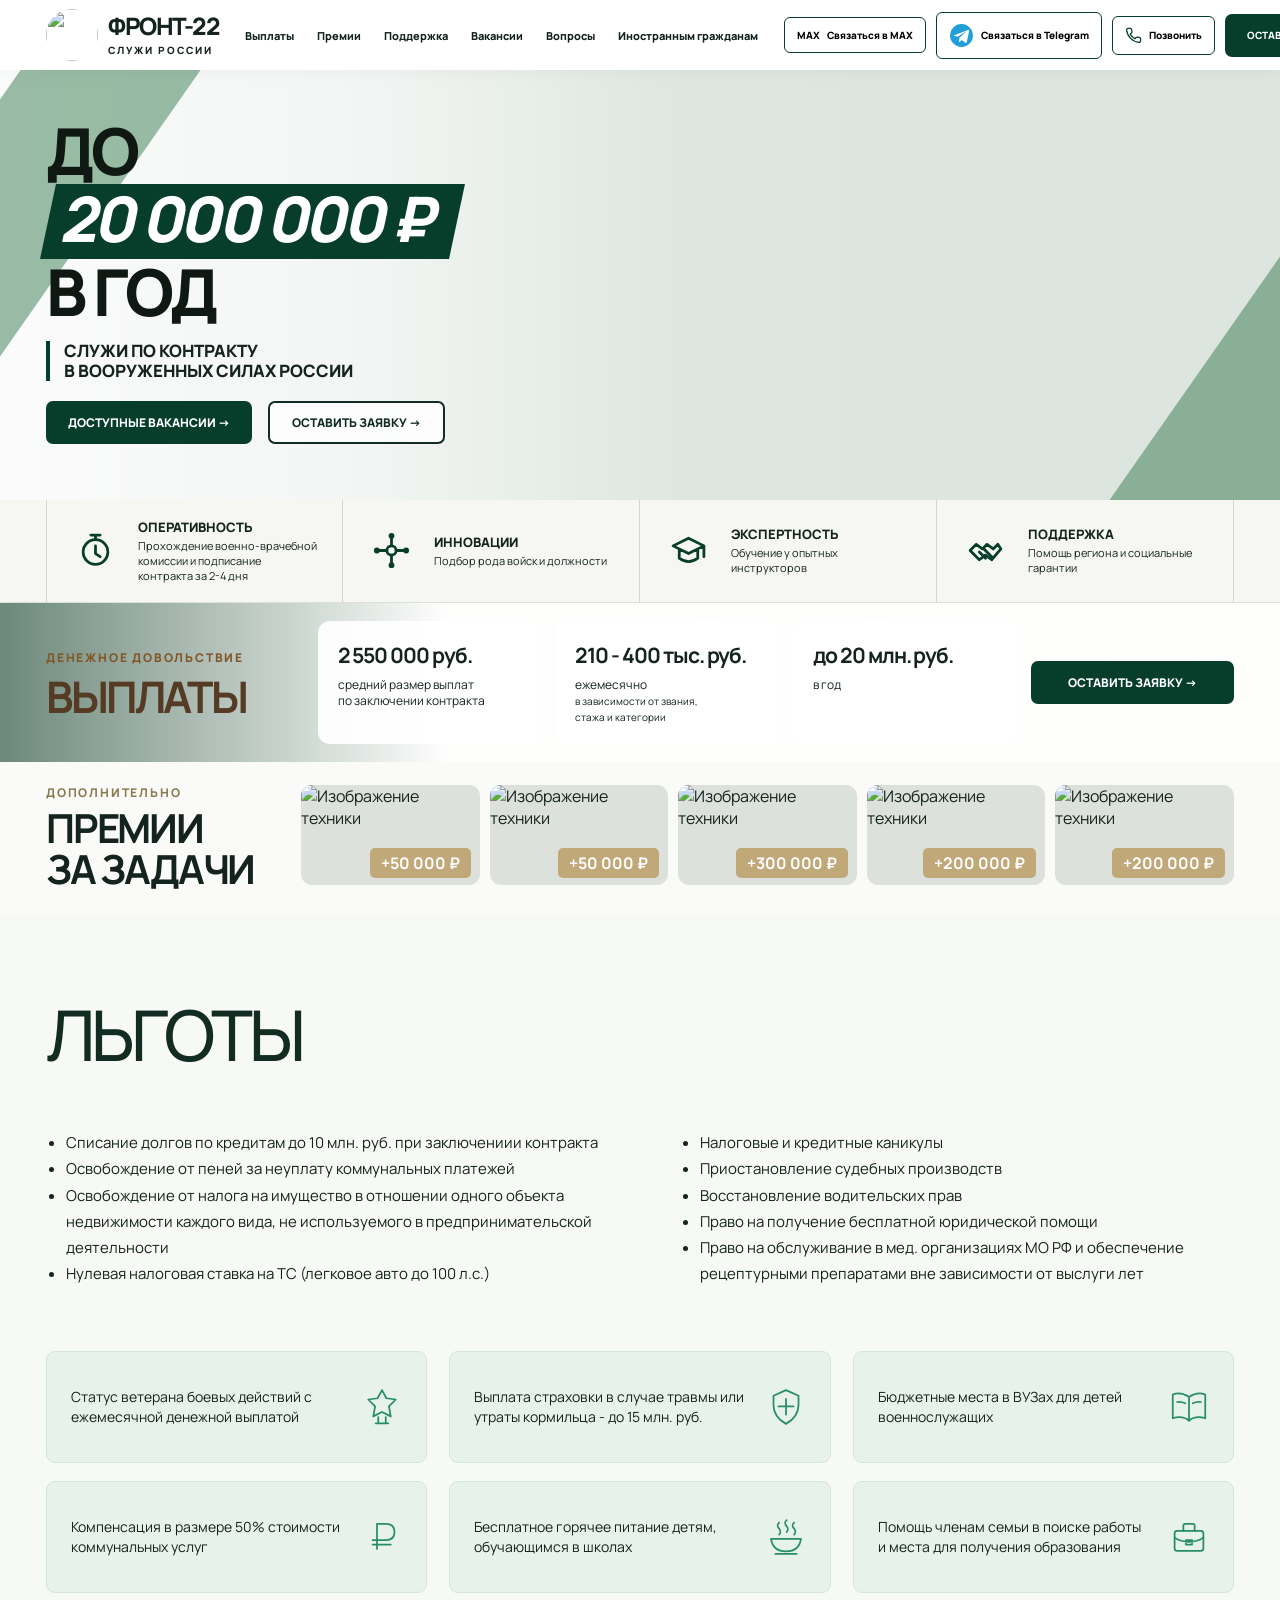
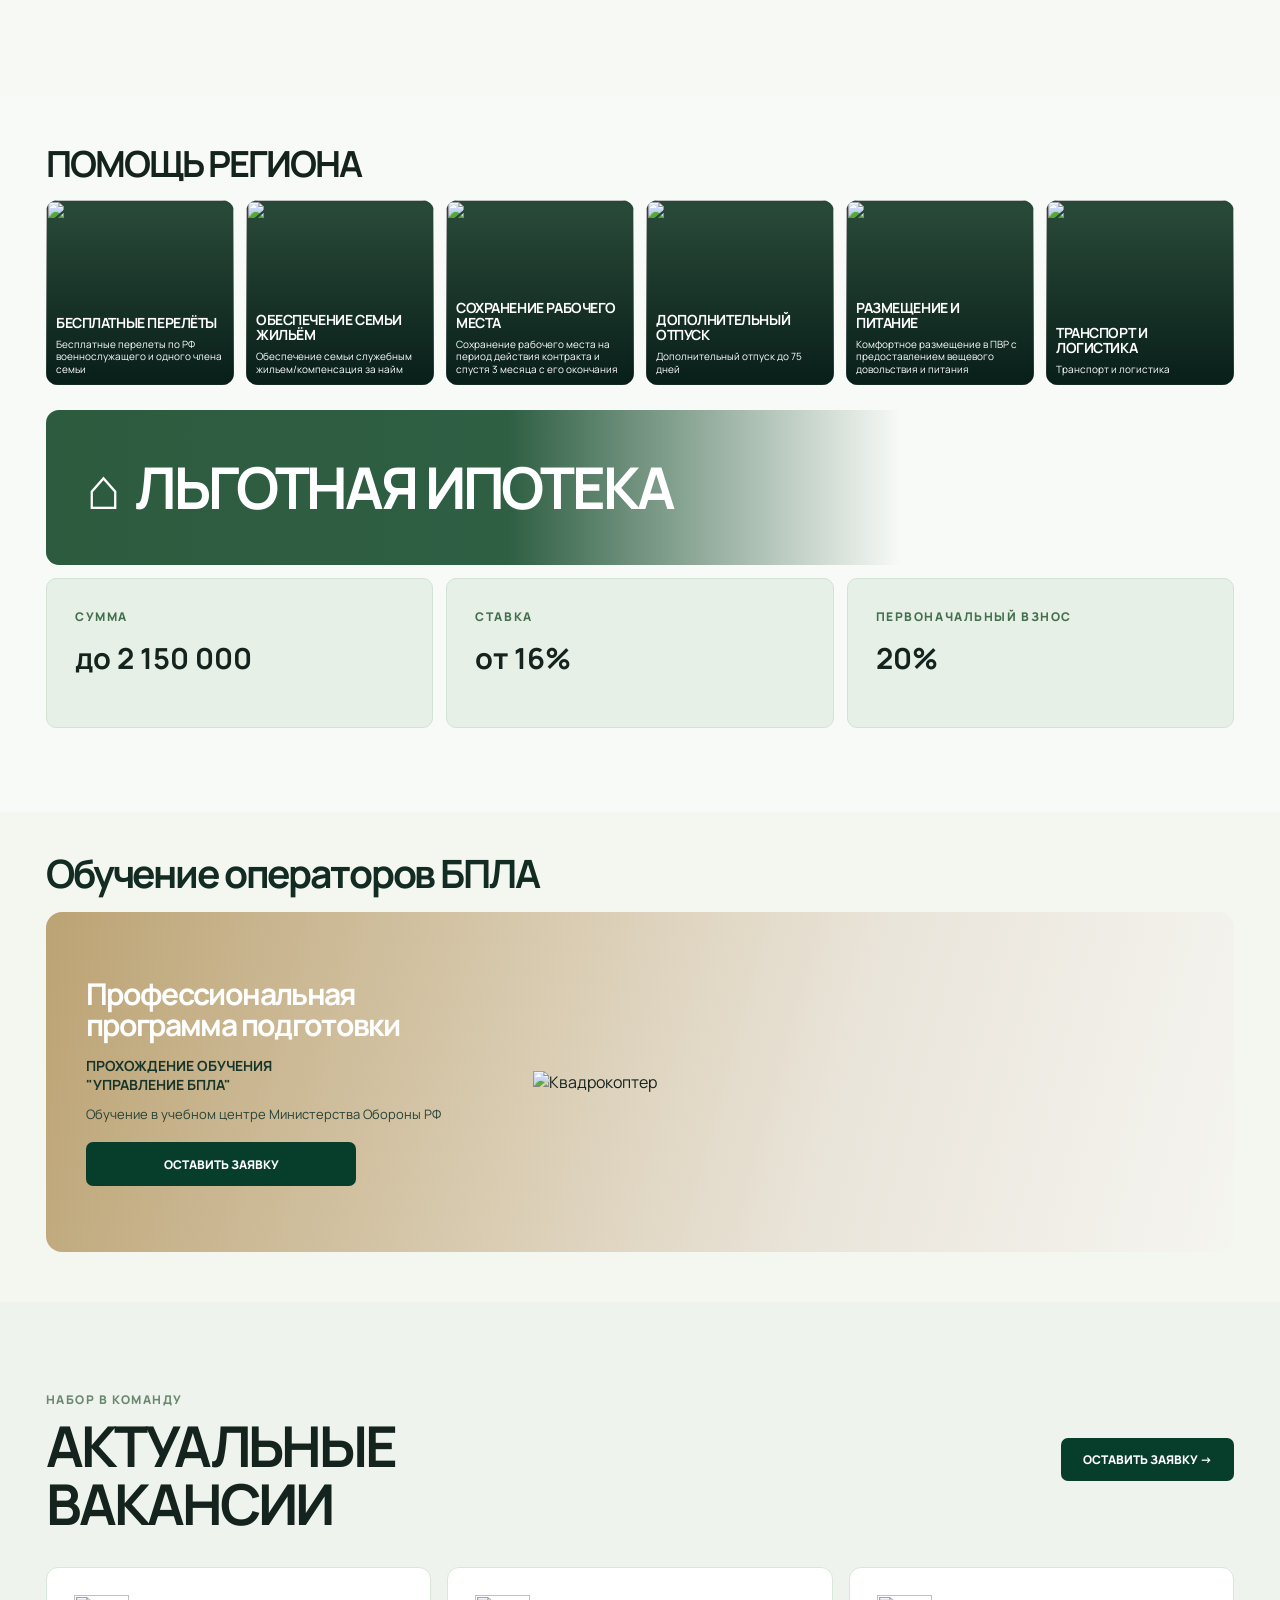
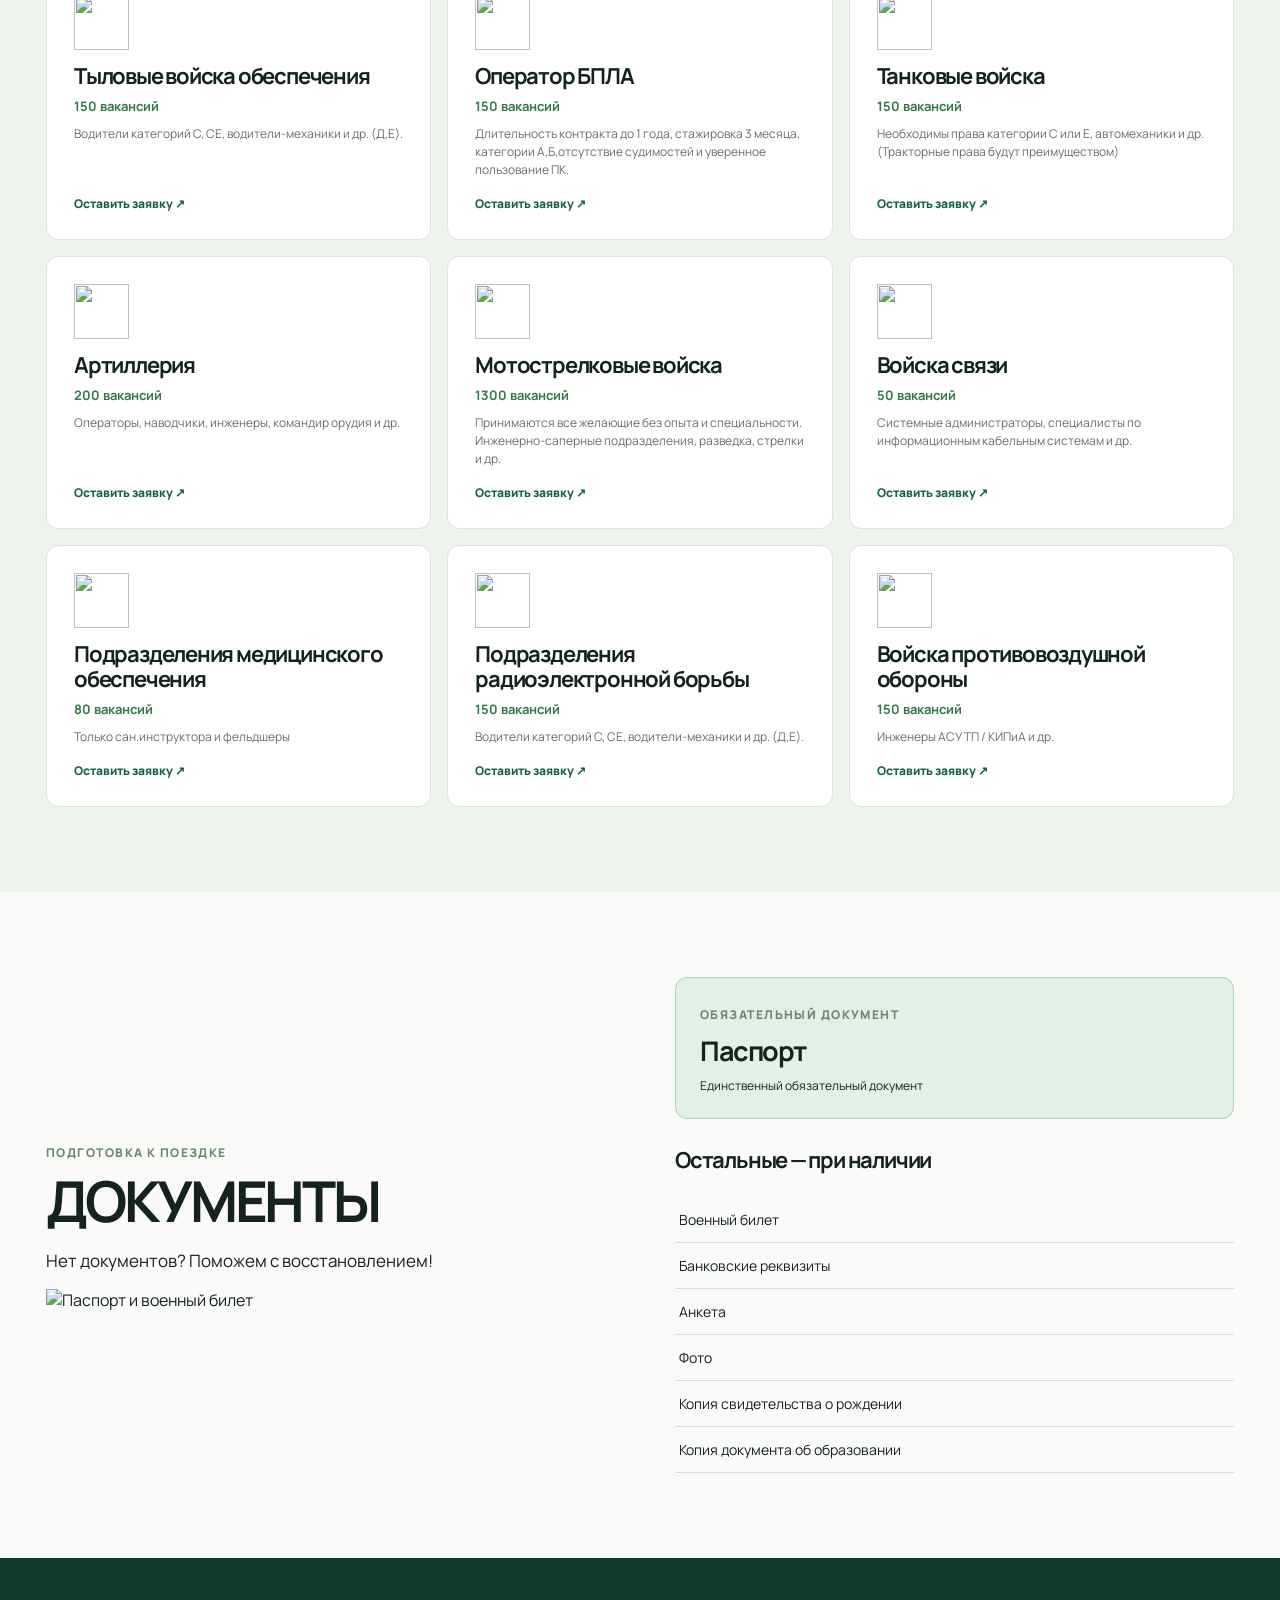
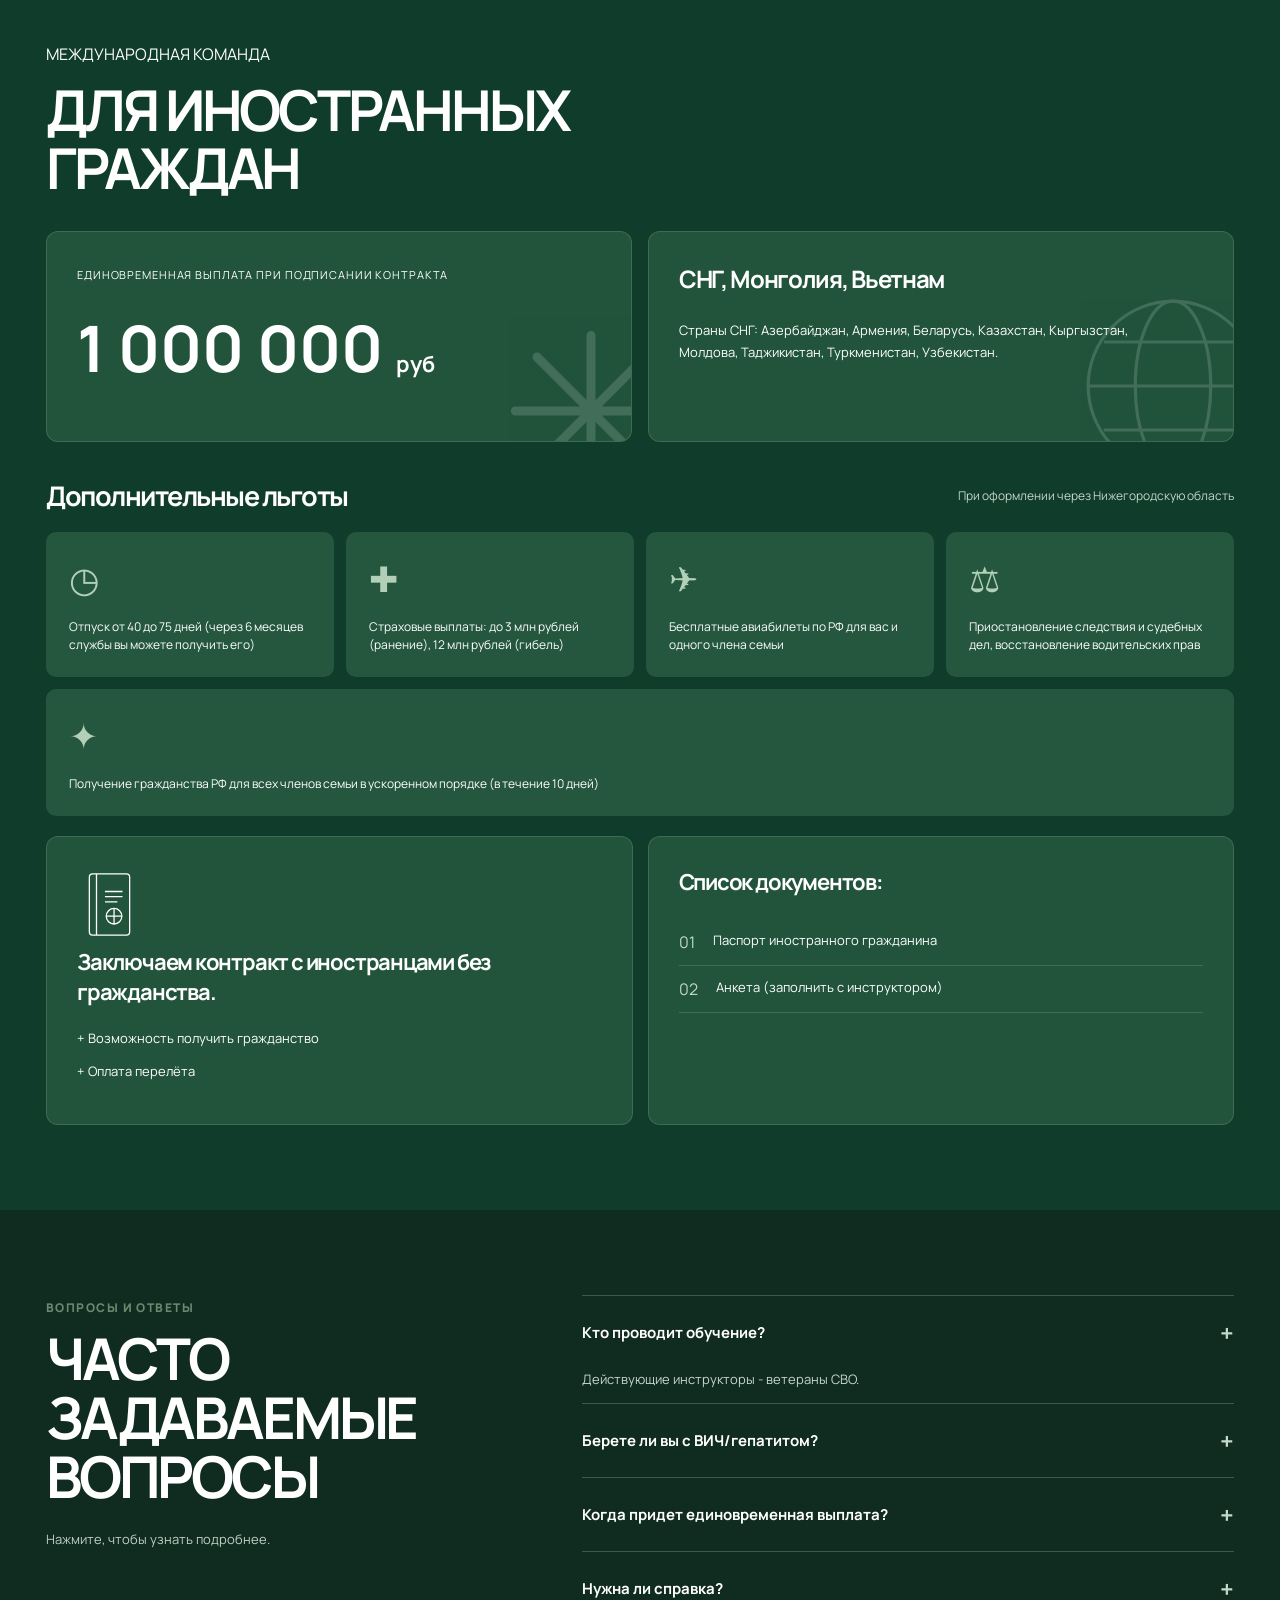
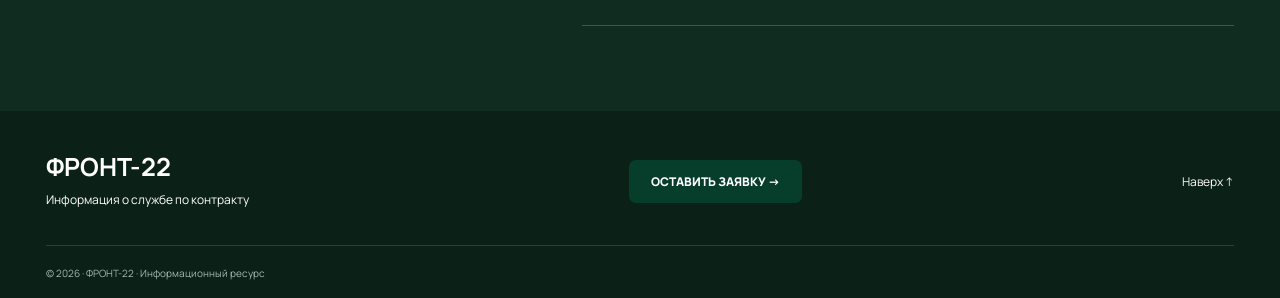
==== commit 75f08f7e: "Add files via upload" ====
--- a/index.html
+++ b/index.html
@@ -1,54 +1,563 @@
 <!DOCTYPE html>
-<html lang="ru"><head><meta charset="utf-8"/><meta content="width=device-width,initial-scale=1" name="viewport"/><meta content="ФРОНТ-22 — сведения о службе по контракту, выплатах, вакансиях и поддержке" name="description"/><title>ФРОНТ-22</title><link href="https://fonts.googleapis.com" rel="preconnect"/><link crossorigin="" href="https://fonts.gstatic.com" rel="preconnect"/><link href="https://fonts.googleapis.com/css2?family=Manrope:wght@400;500;600;700;800&amp;display=swap" rel="stylesheet"/><link href="style.css" rel="stylesheet"/></head><body><header class="site-header" id="top"><div class="wrap nav-row"><a class="logo" href="#top"><img alt="" src="images/front22-logo.webp"/><span><b>ФРОНТ-22</b><small>СЛУЖИ РОССИИ</small></span></a><button aria-expanded="false" aria-label="Открыть меню" class="menu-toggle">☰</button><nav aria-label="Навигация" class="main-nav"><a href="#payments">Выплаты</a><a href="#awards">Премии</a><a href="#support">Поддержка</a><a href="#roles">Вакансии</a><a href="#faq">Вопросы</a><a href="#international">Иностранным гражданам</a></nav><div class="header-actions"><button class="contact" data-contact="max" aria-label="Написать в MAX" title="Написать в MAX"><svg aria-hidden="true" fill="none" height="28" stroke="currentColor" stroke-linecap="round" stroke-linejoin="round" stroke-width="1.8" viewbox="0 0 24 24" width="28"><path d="M4 7a8 8 0 0 1 16 5 8 8 0 0 1-8 8 9 9 0 0 1-4-.9L3 21l1.7-5A8 8 0 0 1 4 7Z"></path><path d="m7.5 14 2-4 2.5 3 2.5-3 2 4"></path></svg> Написать в MAX</button><button class="contact" data-contact="phone" aria-label="Позвонить" title="Позвонить"><svg aria-hidden="true" fill="none" height="28" stroke="currentColor" stroke-linecap="round" stroke-linejoin="round" stroke-width="1.8" viewbox="0 0 24 24" width="28"><path d="M22 16.7v3a2 2 0 0 1-2.2 2A19.5 19.5 0 0 1 2.3 4.2 2 2 0 0 1 4.3 2h3a2 2 0 0 1 2 1.7l.5 3a2 2 0 0 1-.6 1.7L7.4 10a16 16 0 0 0 6.6 6.6l1.6-1.8a2 2 0 0 1 1.7-.6l3 .5a2 2 0 0 1 1.7 2Z"></path></svg> Позвонить</button><button class="btn btn-green js-open-form">ОСТАВИТЬ ЗАЯВКУ →</button></div></div></header><main><section class="hero" id="overview"><div class="hero-bg"></div><div class="wrap hero-inner"><div class="hero-copy"><h1>ДО<br/><span class="money">20 000 000 ₽</span><br/>В ГОД</h1><p>СЛУЖИ ПО КОНТРАКТУ<br/>В ВООРУЖЕННЫХ СИЛАХ РОССИИ</p><div class="hero-buttons"><a class="btn btn-green" href="#roles">ДОСТУПНЫЕ ВАКАНСИИ →</a><button class="btn btn-outline js-open-form">ОСТАВИТЬ ЗАЯВКУ →</button></div></div></div></section><section class="feature-strip"><div class="wrap features"><div><i><svg aria-hidden="true" fill="none" height="28" stroke="currentColor" stroke-linecap="round" stroke-linejoin="round" stroke-width="1.8" viewbox="0 0 24 24" width="28"><circle cx="12" cy="13" r="8"></circle><path d="M12 9v5l3 2M9 2h6M12 2v3"></path></svg></i><p><b>ОПЕРАТИВНОСТЬ</b><small>Подписание контракта от Нижегородской области</small></p></div><div><i><svg aria-hidden="true" fill="none" height="28" stroke="currentColor" stroke-linecap="round" stroke-linejoin="round" stroke-width="1.8" viewbox="0 0 24 24" width="28"><circle cx="12" cy="12" r="3"></circle><path d="M12 9V3M12 15v6M9 12H3M15 12h6"></path><circle cx="12" cy="2.5" r="1"></circle><circle cx="12" cy="21.5" r="1"></circle><circle cx="2.5" cy="12" r="1"></circle><circle cx="21.5" cy="12" r="1"></circle></svg></i><p><b>ИННОВАЦИИ</b><small>Подбор рода войск и должности</small></p></div><div><i><svg aria-hidden="true" fill="none" height="28" stroke="currentColor" stroke-linecap="round" stroke-linejoin="round" stroke-width="1.8" viewbox="0 0 24 24" width="28"><path d="M2 9 12 4l10 5-10 5L2 9ZM6 11v6c4 3 8 3 12 0v-6M22 9v7"></path></svg></i><p><b>ЭКСПЕРТНОСТЬ</b><small>Обучение у опытных инструкторов</small></p></div><div><i><svg aria-hidden="true" fill="none" height="28" stroke="currentColor" stroke-linecap="round" stroke-linejoin="round" stroke-width="1.8" viewbox="0 0 24 24" width="28"><path d="m2 12 4-4 4 3 3-3 4 3 3-3 2 3-6 7-4-3-4 3-6-6Z"></path><path d="m8 13 4 4M11 11l5 5"></path></svg></i><p><b>ПОДДЕРЖКА</b><small>Помощь региона и социальные гарантии</small></p></div></div></section><section class="payments" id="payments"><div class="wrap payments-row"><div class="payments-heading"><small>ДЕНЕЖНОЕ ДОВОЛЬСТВИЕ</small><h2>ВЫПЛАТЫ</h2></div><div class="pay-card"><b>2 550 000 руб.</b><p>единовременно после<br/>заключения контракта</p></div><div class="pay-card"><b>300–420 тыс. руб.</b><p>ежемесячно<br/><small>в зависимости от звания,<br/>стажа и категории</small></p></div><div class="pay-card"><b>до 20 млн. руб.</b><p>в год</p></div><button class="btn btn-green js-open-form pay-cta">ОСТАВИТЬ ЗАЯВКУ →</button></div></section><section class="awards" id="awards"><div class="wrap award-row"><div class="award-heading"><small>ДОПОЛНИТЕЛЬНО</small><h2>ПРЕМИИ<br/>ЗА ЗАДАЧИ</h2></div><div class="award-cards"><article class="award"><img alt="Изображение техники" loading="lazy" src="images/equipment-2.webp"/><strong>+50 000 ₽</strong></article><article class="award"><img alt="Изображение техники" loading="lazy" src="images/equipment-1.webp"/><strong>+50 000 ₽</strong></article><article class="award"><img alt="Изображение техники" loading="lazy" src="images/equipment-3.webp"/><strong>+300 000 ₽</strong></article><article class="award"><img alt="Изображение техники" loading="lazy" src="images/equipment-5.webp"/><strong>+200 000 ₽</strong></article><article class="award"><img alt="Изображение техники" loading="lazy" src="images/equipment-6.webp"/><strong>+200 000 ₽</strong></article></div></div></section><section class="section perks" id="perks"><div class="wrap"><h2>ЛЬГОТЫ</h2><div class="perk-lists"><ul><li>Списание долгов по кредитам до 10 млн. руб. при заключениии контракта</li><li>Освобождение от пеней за неуплату коммунальных платежей</li><li>Освобождение от налога на имущество в отношении одного объекта недвижимости каждого вида, не используемого в предпринимательской деятельности</li><li>Нулевая налоговая ставка на ТС (легковое авто до 100 л.с.)</li></ul><ul><li>Налоговые и кредитные каникулы</li><li>Приостановление судебных производств</li><li>Восстановление водительских прав</li><li>Право на получение бесплатной юридической помощи</li><li>Право на обслуживание в мед. организациях МО РФ и обеспечение рецептурными препаратами вне зависимости от выслуги лет</li></ul></div><div class="perk-tiles"><article><p>Статус ветерана боевых действий с ежемесячной денежной выплатой</p><span class="perk-icon"><svg viewBox="0 0 64 64" fill="none" stroke="currentColor" stroke-width="2.8" stroke-linecap="round" stroke-linejoin="round" aria-hidden="true"><path d="M32 5 39 18l15 2-11 11 3 16-14-7-14 7 3-16L10 20l15-2z"/><path d="M26 48v10h12V48M22 58h20"/></svg></span></article><article><p>Выплата страховки в случае травмы или утраты кормильца - до 15 млн. руб.</p><span class="perk-icon"><svg viewBox="0 0 64 64" fill="none" stroke="currentColor" stroke-width="2.8" stroke-linecap="round" stroke-linejoin="round" aria-hidden="true"><path d="M32 5 52 14v15c0 14-8 23-20 30C20 52 12 43 12 29V14z"/><path d="M32 19v25M20 31h24"/></svg></span></article><article><p>Бюджетные места в ВУЗах для детей военнослужащих</p><span class="perk-icon"><svg viewBox="0 0 64 64" fill="none" stroke="currentColor" stroke-width="2.8" stroke-linecap="round" stroke-linejoin="round" aria-hidden="true"><path d="M32 16c-9-6-18-7-26-4v38c10-3 19-2 26 4 7-6 16-7 26-4V12c-8-3-17-2-26 4zM32 16v38"/><path d="M13 24c5-1 9 0 13 2M38 26c4-2 8-3 13-2"/></svg></span></article><article><p>Компенсация в размере 50% стоимости коммунальных услуг</p><span class="perk-icon"><svg aria-hidden="true" fill="none" stroke="currentColor" stroke-linecap="round" stroke-linejoin="round" stroke-width="2.8" viewBox="0 0 64 64"><path d="M24 51V11h14c9 0 14 5 14 13S47 37 38 37H17M17 44h29"/></svg></span></article><article><p>Бесплатное горячее питание детям, обучающимся в школах</p><span class="perk-icon"><svg aria-hidden="true" fill="none" stroke="currentColor" stroke-linecap="round" stroke-linejoin="round" stroke-width="2.8" viewBox="0 0 64 64"><path d="M8 35h48c-2 13-11 20-24 20S10 48 8 35Z"/><path d="M15 59h34M21 9c-9 8 8 10 0 19M33 5c-9 8 8 10 0 19M45 9c-9 8 8 10 0 19"/></svg></span></article><article><p>Помощь членам семьи в поиске работы и места для получения образования</p><span class="perk-icon"><svg aria-hidden="true" fill="none" stroke="currentColor" stroke-linecap="round" stroke-linejoin="round" stroke-width="2.8" viewBox="0 0 64 64"><rect x="9" y="22" width="46" height="32" rx="4"/><path d="M23 22v-8a3 3 0 0 1 3-3h12a3 3 0 0 1 3 3v8M9 33c13 9 33 9 46 0M27 37h10v7H27z"/></svg></span></article><p class="disclaimer">Список адаптирован для макета. Налоговые, кредитные и иные государственные льготы не предоставляются автоматически за участие в олимпиаде; публикация возможна только при подтверждении правовых оснований.</p></div></div></section><section class="section support" id="support"><div class="wrap"><h2>ПОМОЩЬ РЕГИОНА</h2><div class="support-grid"><article class="support-card"><img alt="" loading="lazy" src="images/support-6.webp"/><div class="support-caption"><h3>БЕСПЛАТНЫЕ ПЕРЕЛЁТЫ</h3><p>Бесплатные перелеты по РФ военнослужащего и одного члена семьи</p></div></article><article class="support-card"><img alt="" loading="lazy" src="images/support-3.webp"/><div class="support-caption"><h3>ОБЕСПЕЧЕНИЕ СЕМЬИ ЖИЛЬЁМ</h3><p>Обеспечение семьи служебным жильем/компенсация за найм</p></div></article><article class="support-card"><img alt="" loading="lazy" src="images/support-4.webp"/><div class="support-caption"><h3>СОХРАНЕНИЕ РАБОЧЕГО МЕСТА</h3><p>Сохранение рабочего места на период действия контракта и спустя 3 месяца с его окончания</p></div></article><article class="support-card"><img alt="" loading="lazy" src="images/support-5.webp"/><div class="support-caption"><h3>ДОПОЛНИТЕЛЬНЫЙ ОТПУСК</h3><p>Дополнительный отпуск до 75 дней</p></div></article><article class="support-card"><img alt="" loading="lazy" src="images/support-1.webp"/><div class="support-caption"><h3>РАЗМЕЩЕНИЕ И ПИТАНИЕ</h3><p>Комфортное размещение в ПВР с предоставлением вещевого довольствия и питания</p></div></article><article class="support-card"><img alt="" loading="lazy" src="images/support-2.webp"/><div class="support-caption"><h3>ТРАНСПОРТ И ЛОГИСТИКА</h3><p>Транспорт и логистика</p></div></article></div></div></section><section class="mortgage" id="mortgage"><div class="wrap mortgage-stack"><div class="mortgage-banner"><h2>⌂  ЛЬГОТНАЯ ИПОТЕКА</h2></div><div class="mortgage-fields"><div><small>01 / СУММА</small><b>Сумма</b><p>Укажите размер ипотечного кредита</p></div><div><small>02 / СТАВКА</small><b>Ставка</b><p>Укажите процентную ставку и срок</p></div><div><small>03 / ВЗНОС</small><b>Взнос</b><p>Укажите первоначальный взнос</p></div></div><div class="mortgage-bonus"><div><small>04 / ПРЕМИЯ</small><h3>Премия за участие</h3><p>Укажите сумму, критерии и порядок получения</p></div><span>✧</span></div><p class="disclaimer">Рекламный макет. Условия, рекламодатель и правовые основания уточняются. Не является публичной офертой.</p></div></section><section class="drone" id="drone"><div class="wrap"><h2>Обучение операторов БПЛА</h2><div class="drone-showcase"><div class="drone-copy"><h3>Профессиональная<br/>программа подготовки</h3><div class="drone-details"><b>ПРОХОЖДЕНИЕ КУРСОВ «ОПЕРАТОР БПЛА»<br/>В НИЖЕГОРОДСКОЙ ОБЛАСТИ</b><p>Прохождение курсов «Оператор БПЛА» в Нижегородской области</p><button class="btn btn-green js-open-form">ОСТАВИТЬ ЗАЯВКУ</button></div></div><img alt="Квадрокоптер" class="drone-img" loading="lazy" src="images/drone-transparent.webp"/></div></div></section><section class="section vacancies" id="roles"><div class="wrap"><div class="section-heading"><div><small>НАБОР В КОМАНДУ</small><h2>АКТУАЛЬНЫЕ<br/>ВАКАНСИИ</h2></div><button class="btn btn-green js-open-form">ОСТАВИТЬ ЗАЯВКУ →</button></div><div class="vacancy-grid"><article class="vacancy"><div class="vacancy-icon"><svg aria-hidden="true" class="role-art" fill="none" stroke="currentColor" stroke-linecap="round" stroke-linejoin="round" stroke-width="2.7" viewbox="0 0 64 64"><path d="M5 20h34v27H5zM39 29h11l9 10v8H39zM44 33h5l5 6H44z"></path><circle cx="17" cy="48" r="6"></circle><circle cx="49" cy="48" r="6"></circle></svg></div><h3>Тыловые войска обеспечения</h3><strong>150 вакансий</strong><p>Водители категорий С, СЕ, водители-механики и др. (Д,Е).</p><button class="vacancy-link js-open-form">Оставить заявку ↗</button></article><article class="vacancy"><div class="vacancy-icon"><svg aria-hidden="true" class="role-art" fill="none" stroke="currentColor" stroke-linecap="round" stroke-linejoin="round" stroke-width="2.7" viewbox="0 0 64 64"><rect height="12" rx="3" width="14" x="25" y="26"></rect><path d="M25 29 13 16M39 29l12-13M25 35 13 48M39 35l12 13"></path><circle cx="11" cy="14" r="7"></circle><circle cx="53" cy="14" r="7"></circle><circle cx="11" cy="50" r="7"></circle><circle cx="53" cy="50" r="7"></circle></svg></div><h3>Оператор БПЛА</h3><strong>150 вакансий</strong><p>Длительность контракта до 1 года, стажировка 3 месяца, категории А,Б,отсутствие судимостей и уверенное пользование ПК.</p><button class="vacancy-link js-open-form">Оставить заявку ↗</button></article><article class="vacancy"><div class="vacancy-icon"><svg aria-hidden="true" class="role-art" fill="none" stroke="currentColor" stroke-linecap="round" stroke-linejoin="round" stroke-width="2.7" viewbox="0 0 64 64"><path d="M10 33h40l8 15H6zM20 24h25l6 9H14zM29 17h10v7M39 21h18"></path><circle cx="17" cy="43" r="3"></circle><circle cx="32" cy="43" r="3"></circle><circle cx="47" cy="43" r="3"></circle></svg></div><h3>Танковые войска</h3><strong>150 вакансий</strong><p>Необходимы права категории С или Е, автомеханики и др. (Тракторные права будут преимуществом)</p><button class="vacancy-link js-open-form">Оставить заявку ↗</button></article><article class="vacancy"><div class="vacancy-icon"><svg aria-hidden="true" class="role-art" fill="none" stroke="currentColor" stroke-linecap="round" stroke-linejoin="round" stroke-width="2.7" viewbox="0 0 64 64"><path d="M13 31h27l17-12 3 6-19 14H13zM23 39l-8 13M39 39l9 13"></path><circle cx="31" cy="44" r="10"></circle><circle cx="31" cy="44" r="4"></circle></svg></div><h3>Артиллерия</h3><strong>200 вакансий</strong><p>Операторы, наводчики, инженеры, командир орудия и др.</p><button class="vacancy-link js-open-form">Оставить заявку ↗</button></article><article class="vacancy"><div class="vacancy-icon"><svg aria-hidden="true" class="role-art" fill="none" stroke="currentColor" stroke-linecap="round" stroke-linejoin="round" stroke-width="2.7" viewbox="0 0 64 64"><path d="M32 7 53 16v15c0 14-8 21-21 27C19 52 11 45 11 31V16zM22 32h20M32 22v20"></path></svg></div><h3>Мотострелковые войска</h3><strong>1300 вакансий</strong><p>Принимаются все желающие без опыта и специальности. Инженерно-саперные подразделения, разведка, стрелки и др.</p><button class="vacancy-link js-open-form">Оставить заявку ↗</button></article><article class="vacancy"><div class="vacancy-icon"><svg aria-hidden="true" class="role-art" fill="none" stroke="currentColor" stroke-linecap="round" stroke-linejoin="round" stroke-width="2.7" viewbox="0 0 64 64"><path d="M32 54V30M24 54h16M19 20c8-8 18-8 26 0M12 13c12-12 28-12 40 0M26 27c4-4 8-4 12 0"></path><circle cx="32" cy="30" r="2"></circle></svg></div><h3>Войска связи</h3><strong>50 вакансий</strong><p>Системные администраторы, специалисты по информационным кабельным системам и др.</p><button class="vacancy-link js-open-form">Оставить заявку ↗</button></article><article class="vacancy"><div class="vacancy-icon"><svg aria-hidden="true" class="role-art" fill="none" stroke="currentColor" stroke-linecap="round" stroke-linejoin="round" stroke-width="2.7" viewbox="0 0 64 64"><rect height="36" rx="5" width="44" x="10" y="17"></rect><path d="M24 17v-7h16v7M32 25v20M22 35h20"></path></svg></div><h3>Подразделения медицинского обеспечения</h3><strong>80 вакансий</strong><p>Только сан.инструктора и фельдшеры</p><button class="vacancy-link js-open-form">Оставить заявку ↗</button></article><article class="vacancy"><div class="vacancy-icon"><svg aria-hidden="true" class="role-art" fill="none" stroke="currentColor" stroke-linecap="round" stroke-linejoin="round" stroke-width="2.7" viewbox="0 0 64 64"><circle cx="32" cy="34" r="22"></circle><circle cx="32" cy="34" r="13"></circle><circle cx="32" cy="34" r="4"></circle><path d="M32 34 49 17M32 12v-6"></path></svg></div><h3>Подразделения радиоэлектронной борьбы</h3><strong>150 вакансий</strong><p>Водители категорий С, СЕ, водители-механики и др. (Д,Е).</p><button class="vacancy-link js-open-form">Оставить заявку ↗</button></article><article class="vacancy"><div class="vacancy-icon"><svg aria-hidden="true" class="role-art" fill="none" stroke="currentColor" stroke-linecap="round" stroke-linejoin="round" stroke-width="2.7" viewbox="0 0 64 64"><path d="M32 5 46 27l-9 2v23l-5 7-5-7V29l-9-2zM17 47l-9 8M47 47l9 8M14 19 7 13M50 19l7-6"></path></svg></div><h3>Войска противовоздушной обороны</h3><strong>150 вакансий</strong><p>Инженеры АСУ ТП / КИПиА и др.</p><button class="vacancy-link js-open-form">Оставить заявку ↗</button></article></div></div></section><section class="section documents" id="documents"><div class="wrap documents-grid"><div><small>ПОДГОТОВКА К ПОЕЗДКЕ</small><h2>ДОКУМЕНТЫ</h2><p class="document-lead">Нет документов? Поможем с восстановлением!</p><img alt="Паспорт и военный билет" loading="lazy" src="images/documents.png"/></div><div class="document-items"><div class="document-required"><small>ОБЯЗАТЕЛЬНЫЙ ДОКУМЕНТ</small><h3>Паспорт</h3><p>Единственный обязательный документ</p></div><h3>Остальные — при наличии</h3><div class="document-item">Военный билет</div><div class="document-item">Банковские реквизиты</div><div class="document-item">Анкета</div><div class="document-item">Фото</div><div class="document-item">Копия свидетельства о рождении</div><div class="document-item">Копия документа об образовании</div></div></div></section><section class="section international" id="international"><div class="wrap">
-<div class="international-heading"><p class="eyebrow">МЕЖДУНАРОДНАЯ КОМАНДА</p><h2>ДЛЯ ИНОСТРАННЫХ<br>ГРАЖДАН</br></h2></div>
-<div class="international-top">
-<div class="international-payment"><span class="international-small">ЕДИНОВРЕМЕННАЯ ВЫПЛАТА ПРИ ПОДПИСАНИИ КОНТРАКТА</span><strong>1 900 000 <small>руб</small></strong><div aria-hidden="true" class="international-payment-art">✳</div></div>
-<div class="international-countries"><h3>СНГ, Монголия, Вьетнам</h3><p>Страны СНГ: Азербайджан, Армения, Беларусь, Казахстан, Кыргызстан, Молдова, Таджикистан, Туркменистан, Узбекистан.</p><div aria-hidden="true" class="international-globe"><svg fill="none" stroke="currentColor" stroke-width="2" viewbox="0 0 140 140"><circle cx="70" cy="70" r="54"></circle><ellipse cx="70" cy="70" rx="24" ry="54"></ellipse><path d="M16 70h108M26 42h88M26 98h88"></path></svg></div></div>
-</div>
-<div class="international-subheading"><h3>Дополнительные льготы</h3><p>При оформлении через Нижегородскую область</p></div>
-<div class="international-benefits">
-<article class="international-benefit"><span aria-hidden="true" class="international-symbol">◷</span><p>Отпуск от 40 до 75 дней (через 6 месяцев службы вы можете получить его)</p></article>
-<article class="international-benefit"><span aria-hidden="true" class="international-symbol">✚</span><p>Страховые выплаты: до 3 млн рублей (ранение), 12 млн рублей (гибель)</p></article>
-<article class="international-benefit"><span aria-hidden="true" class="international-symbol">✈</span><p>Бесплатные авиабилеты по РФ для вас и одного члена семьи</p></article>
-<article class="international-benefit"><span aria-hidden="true" class="international-symbol">⚖</span><p>Приостановление следствия и судебных дел, восстановление водительских прав</p></article>
-<article class="international-benefit international-benefit-wide"><span aria-hidden="true" class="international-symbol">✦</span><p>Получение гражданства РФ для всех членов семьи в ускоренном порядке (в течение 10 дней)</p></article>
-</div>
-<div class="international-bottom">
-<div class="international-citizenship"><div aria-hidden="true" class="international-passport-icon"><svg fill="none" stroke="currentColor" stroke-width="2" viewbox="0 0 100 110"><rect height="94" rx="5" width="62" x="19" y="8"></rect><path d="M30 8v94M43 35h27M43 43h27M43 51h19"></path><circle cx="57" cy="73" r="12"></circle><path d="M45 73h24M57 61v24"></path></svg></div><h3>Заключаем контракт с иностранцами без гражданства.</h3><p>+ Возможность получить гражданство</p><p>+ Оплата перелёта</p></div>
-<div class="international-documents"><h3>Список документов:</h3><div class="international-document-row"><span>01</span><p>Паспорт иностранного гражданина</p></div><div class="international-document-row"><span>02</span><p>Анкета (заполнить с инструктором)</p></div></div>
-</div>
-</div></section><section class="section faq" id="faq"><div class="wrap faq-layout"><div><small>ВОПРОСЫ И ОТВЕТЫ</small><h2>ЧАСТО<br/>ЗАДАВАЕМЫЕ<br/>ВОПРОСЫ</h2><p>Нажмите, чтобы узнать подробнее.</p></div><div class="faq-list"><details class="faq-item" open=""><summary>Кто проводит обучение?<span>+</span></summary><p>Действующие инструкторы - ветераны СВО.</p></details><details class="faq-item"><summary>Берете ли вы с ВИЧ/гепатитом?<span>+</span></summary><p>Мы рассматриваем разных кандидатов.</p></details><details class="faq-item"><summary>Когда придет единовременная выплата?<span>+</span></summary><p>В течение 10-14 рабочих дней с момента подписания контракта.</p></details><details class="faq-item"><summary>Нужна ли справка?<span>+</span></summary><p>Нет, по прибытии в Нижний Новгород вы пройдете полный медицинский осмотр.</p></details>
-</div></div></section></main><div aria-hidden="true" class="modal" id="course-modal">
-<div class="modal-backdrop js-close-form"></div>
-<section aria-labelledby="course-form-title" aria-modal="true" class="modal-dialog" role="dialog">
+<html lang="ru"><head><meta charset="utf-8"/><meta content="width=device-width,initial-scale=1" name="viewport"/><meta content="ФРОНТ-22 — сведения о службе по контракту, выплатах, вакансиях и поддержке" name="description"/><title>ФРОНТ-22</title><link href="https://fonts.googleapis.com" rel="preconnect"/><link crossorigin="" href="https://fonts.gstatic.com" rel="preconnect"/><link href="https://fonts.googleapis.com/css2?family=Manrope:wght@400;500;600;700;800&amp;display=swap" rel="stylesheet"/><link href="style.css" rel="stylesheet"/></head><body>
+<header class="site-header" id="top">
+  <div class="wrap nav-row"><a class="logo" href="#top"><img alt="" src="images/front22-logo-round.webp"/><span><b>ФРОНТ-22</b><small>СЛУЖИ РОССИИ</small></span></a><button aria-expanded="false" aria-label="Открыть меню" class="menu-toggle">☰</button>
+    <nav aria-label="Навигация" class="main-nav"><a href="#payments">Выплаты</a><a href="#awards">Премии</a><a href="#support">Поддержка</a><a href="#roles">Вакансии</a><a href="#faq">Вопросы</a><a href="#international">Иностранным гражданам</a>
+    </nav>
+    <div class="header-actions"><button aria-label="Связаться в MAX" class="contact" data-contact="max" title="Связаться в MAX"><img class="messenger-icon" src="https://max.ru/s/img/big-logo.png" alt="" loading="eager" onerror="this.style.display='none';this.nextElementSibling.style.display='inline'"/><span class="max-fallback" aria-hidden="true" style="display:none">MAX</span><span class="contact-label">Связаться в MAX</span></button><button aria-label="Связаться в Telegram" class="contact" data-contact="telegram" title="Связаться в Telegram"><svg class="messenger-icon" xmlns="http://www.w3.org/2000/svg" viewBox="0 0 24 24" aria-hidden="true"><circle cx="12" cy="12" r="11" fill="#229ED9"/><path d="M5.1 11.8 18.2 6.7c.7-.3 1.3.2 1.1 1L17 18.4c-.1.7-.7.9-1.3.5l-3.5-2.6-1.8 1.7c-.2.2-.5.3-.8.3l.4-4.1 7.5-6.7-9.2 5.7-3.1-1c-.7-.2-.8-.7-.1-1z" fill="#fff"/></svg><span class="contact-label">Связаться в Telegram</span></button><button class="contact" data-contact="phone" aria-label="Позвонить" title="Позвонить"><svg aria-hidden="true" fill="none" height="28" stroke="currentColor" stroke-linecap="round" stroke-linejoin="round" stroke-width="1.8" viewbox="0 0 24 24" width="28"><path d="M22 16.7v3a2 2 0 0 1-2.2 2A19.5 19.5 0 0 1 2.3 4.2 2 2 0 0 1 4.3 2h3a2 2 0 0 1 2 1.7l.5 3a2 2 0 0 1-.6 1.7L7.4 10a16 16 0 0 0 6.6 6.6l1.6-1.8a2 2 0 0 1 1.7-.6l3 .5a2 2 0 0 1 1.7 2Z"></path></svg> Позвонить</button><button class="btn btn-green js-open-form">ОСТАВИТЬ ЗАЯВКУ →</button>
+    </div>
+  </div>
+</header>
+<main>
+  <section class="hero" id="overview">
+    <div class="hero-bg">
+    </div>
+    <div class="wrap hero-inner">
+      <div class="hero-copy">
+        <h1>ДО<br/><span class="money">20 000 000 ₽</span><br/>В ГОД
+        </h1>
+        <p>СЛУЖИ ПО КОНТРАКТУ<br/>В ВООРУЖЕННЫХ СИЛАХ РОССИИ
+        </p>
+        <div class="hero-buttons"><a class="btn btn-green" href="#roles">ДОСТУПНЫЕ ВАКАНСИИ →</a><button class="btn btn-outline js-open-form">ОСТАВИТЬ ЗАЯВКУ →</button>
+        </div>
+      </div>
+    </div>
+  </section>
+  <section class="feature-strip">
+    <div class="wrap features">
+      <div><i><svg aria-hidden="true" fill="none" height="28" stroke="currentColor" stroke-linecap="round" stroke-linejoin="round" stroke-width="1.8" viewbox="0 0 24 24" width="28"><circle cx="12" cy="13" r="8"></circle><path d="M12 9v5l3 2M9 2h6M12 2v3"></path></svg></i>
+        <p><b>ОПЕРАТИВНОСТЬ</b><small>Прохождение военно-врачебной комиссии и подписание контракта за 2-4 дня </small>
+        </p>
+      </div>
+      <div><i><svg aria-hidden="true" fill="none" height="28" stroke="currentColor" stroke-linecap="round" stroke-linejoin="round" stroke-width="1.8" viewbox="0 0 24 24" width="28"><circle cx="12" cy="12" r="3"></circle><path d="M12 9V3M12 15v6M9 12H3M15 12h6"></path><circle cx="12" cy="2.5" r="1"></circle><circle cx="12" cy="21.5" r="1"></circle><circle cx="2.5" cy="12" r="1"></circle><circle cx="21.5" cy="12" r="1"></circle></svg></i>
+        <p><b>ИННОВАЦИИ</b><small>Подбор рода войск и должности</small>
+        </p>
+      </div>
+      <div><i><svg aria-hidden="true" fill="none" height="28" stroke="currentColor" stroke-linecap="round" stroke-linejoin="round" stroke-width="1.8" viewbox="0 0 24 24" width="28"><path d="M2 9 12 4l10 5-10 5L2 9ZM6 11v6c4 3 8 3 12 0v-6M22 9v7"></path></svg></i>
+        <p><b>ЭКСПЕРТНОСТЬ</b><small>Обучение у опытных инструкторов</small>
+        </p>
+      </div>
+      <div><i><svg aria-hidden="true" fill="none" height="28" stroke="currentColor" stroke-linecap="round" stroke-linejoin="round" stroke-width="1.8" viewbox="0 0 24 24" width="28"><path d="m2 12 4-4 4 3 3-3 4 3 3-3 2 3-6 7-4-3-4 3-6-6Z"></path><path d="m8 13 4 4M11 11l5 5"></path></svg></i>
+        <p><b>ПОДДЕРЖКА</b><small>Помощь региона и социальные гарантии</small>
+        </p>
+      </div>
+    </div>
+  </section>
+  <section class="payments" id="payments">
+    <div class="wrap payments-row">
+      <div class="payments-heading"><small>ДЕНЕЖНОЕ ДОВОЛЬСТВИЕ</small>
+        <h2>ВЫПЛАТЫ
+        </h2>
+      </div>
+      <div class="pay-card"><b>2 550 000 руб.</b>
+        <p>средний размер выплат<br/>по заключении контракта
+        </p>
+      </div>
+      <div class="pay-card"><b> 210 - 400 тыс. руб.</b>
+        <p>ежемесячно<br/><small>в зависимости от звания,<br/>стажа и категории</small>
+        </p>
+      </div>
+      <div class="pay-card"><b>до 20 млн. руб.</b>
+        <p>в год
+        </p>
+      </div><button class="btn btn-green js-open-form pay-cta">ОСТАВИТЬ ЗАЯВКУ →</button>
+    </div>
+  </section>
+  <section class="awards" id="awards">
+    <div class="wrap award-row">
+      <div class="award-heading"><small>ДОПОЛНИТЕЛЬНО</small>
+        <h2>ПРЕМИИ<br/>ЗА ЗАДАЧИ
+        </h2>
+      </div>
+      <div class="award-cards">
+        <article class="award"><img alt="Изображение техники" loading="lazy" src="images/equipment-2.webp"/><strong>+50 000 ₽</strong>
+        </article>
+        <article class="award"><img alt="Изображение техники" loading="lazy" src="images/equipment-1.webp"/><strong>+50 000 ₽</strong>
+        </article>
+        <article class="award"><img alt="Изображение техники" loading="lazy" src="images/equipment-3.webp"/><strong>+300 000 ₽</strong>
+        </article>
+        <article class="award"><img alt="Изображение техники" loading="lazy" src="images/equipment-5.webp"/><strong>+200 000 ₽</strong>
+        </article>
+        <article class="award"><img alt="Изображение техники" loading="lazy" src="images/equipment-6.webp"/><strong>+200 000 ₽</strong>
+        </article>
+      </div>
+    </div>
+  </section>
+  <section class="section perks" id="perks">
+    <div class="wrap">
+      <h2>ЛЬГОТЫ
+      </h2>
+      <div class="perk-lists">
+        <ul>
+          <li>Списание долгов по кредитам до 10 млн. руб. при заключениии контракта
+          </li>
+          <li>Освобождение от пеней за неуплату коммунальных платежей
+          </li>
+          <li>Освобождение от налога на имущество в отношении одного объекта недвижимости каждого вида, не используемого в предпринимательской деятельности
+          </li>
+          <li>Нулевая налоговая ставка на ТС (легковое авто до 100 л.с.)
+          </li>
+        </ul>
+        <ul>
+          <li>Налоговые и кредитные каникулы
+          </li>
+          <li>Приостановление судебных производств
+          </li>
+          <li>Восстановление водительских прав
+          </li>
+          <li>Право на получение бесплатной юридической помощи
+          </li>
+          <li>Право на обслуживание в мед. организациях МО РФ и обеспечение рецептурными препаратами вне зависимости от выслуги лет
+          </li>
+        </ul>
+      </div>
+      <div class="perk-tiles">
+        <article>
+          <p>Статус ветерана боевых действий с ежемесячной денежной выплатой
+          </p><span class="perk-icon"><svg viewBox="0 0 64 64" fill="none" stroke="currentColor" stroke-width="2.8" stroke-linecap="round" stroke-linejoin="round" aria-hidden="true"><path d="M32 5 39 18l15 2-11 11 3 16-14-7-14 7 3-16L10 20l15-2z"/><path d="M26 48v10h12V48M22 58h20"/></svg></span>
+        </article>
+        <article>
+          <p>Выплата страховки в случае травмы или утраты кормильца - до 15 млн. руб.
+          </p><span class="perk-icon"><svg viewBox="0 0 64 64" fill="none" stroke="currentColor" stroke-width="2.8" stroke-linecap="round" stroke-linejoin="round" aria-hidden="true"><path d="M32 5 52 14v15c0 14-8 23-20 30C20 52 12 43 12 29V14z"/><path d="M32 19v25M20 31h24"/></svg></span>
+        </article>
+        <article>
+          <p>Бюджетные места в ВУЗах для детей военнослужащих
+          </p><span class="perk-icon"><svg viewBox="0 0 64 64" fill="none" stroke="currentColor" stroke-width="2.8" stroke-linecap="round" stroke-linejoin="round" aria-hidden="true"><path d="M32 16c-9-6-18-7-26-4v38c10-3 19-2 26 4 7-6 16-7 26-4V12c-8-3-17-2-26 4zM32 16v38"/><path d="M13 24c5-1 9 0 13 2M38 26c4-2 8-3 13-2"/></svg></span>
+        </article>
+        <article>
+          <p>Компенсация в размере 50% стоимости коммунальных услуг
+          </p><span class="perk-icon"><svg aria-hidden="true" fill="none" stroke="currentColor" stroke-linecap="round" stroke-linejoin="round" stroke-width="2.8" viewBox="0 0 64 64"><path d="M24 51V11h14c9 0 14 5 14 13S47 37 38 37H17M17 44h29"/></svg></span>
+        </article>
+        <article>
+          <p>Бесплатное горячее питание детям, обучающимся в школах
+          </p><span class="perk-icon"><svg aria-hidden="true" fill="none" stroke="currentColor" stroke-linecap="round" stroke-linejoin="round" stroke-width="2.8" viewBox="0 0 64 64"><path d="M8 35h48c-2 13-11 20-24 20S10 48 8 35Z"/><path d="M15 59h34M21 9c-9 8 8 10 0 19M33 5c-9 8 8 10 0 19M45 9c-9 8 8 10 0 19"/></svg></span>
+        </article>
+        <article>
+          <p>Помощь членам семьи в поиске работы и места для получения образования
+          </p><span class="perk-icon"><svg aria-hidden="true" fill="none" stroke="currentColor" stroke-linecap="round" stroke-linejoin="round" stroke-width="2.8" viewBox="0 0 64 64"><rect x="9" y="22" width="46" height="32" rx="4"/><path d="M23 22v-8a3 3 0 0 1 3-3h12a3 3 0 0 1 3 3v8M9 33c13 9 33 9 46 0M27 37h10v7H27z"/></svg></span>
+        </article>
+        <p class="disclaimer">
+        </p>
+      </div>
+    </div>
+  </section>
+  <section class="section support" id="support">
+    <div class="wrap">
+      <h2>ПОМОЩЬ РЕГИОНА
+      </h2>
+      <div class="support-grid">
+        <article class="support-card"><img alt="" loading="lazy" src="images/support-flight-new.webp"/>
+          <div class="support-caption">
+            <h3>БЕСПЛАТНЫЕ ПЕРЕЛЁТЫ
+            </h3>
+            <p>Бесплатные перелеты по РФ военнослужащего и одного члена семьи
+            </p>
+          </div>
+        </article>
+        <article class="support-card"><img alt="" loading="lazy" src="images/support-3.webp"/>
+          <div class="support-caption">
+            <h3>ОБЕСПЕЧЕНИЕ СЕМЬИ ЖИЛЬЁМ
+            </h3>
+            <p>Обеспечение семьи служебным жильем/компенсация за найм
+            </p>
+          </div>
+        </article>
+        <article class="support-card"><img alt="" loading="lazy" src="images/support-4.webp"/>
+          <div class="support-caption">
+            <h3>СОХРАНЕНИЕ РАБОЧЕГО МЕСТА
+            </h3>
+            <p>Сохранение рабочего места на период действия контракта и спустя 3 месяца с его окончания
+            </p>
+          </div>
+        </article>
+        <article class="support-card"><img alt="" loading="lazy" src="images/support-5.webp"/>
+          <div class="support-caption">
+            <h3>ДОПОЛНИТЕЛЬНЫЙ ОТПУСК
+            </h3>
+            <p>Дополнительный отпуск до 75 дней
+            </p>
+          </div>
+        </article>
+        <article class="support-card"><img alt="" loading="lazy" src="images/support-1.webp"/>
+          <div class="support-caption">
+            <h3>РАЗМЕЩЕНИЕ И ПИТАНИЕ
+            </h3>
+            <p>Комфортное размещение в ПВР с предоставлением вещевого довольствия и питания
+            </p>
+          </div>
+        </article>
+        <article class="support-card"><img alt="" loading="lazy" src="images/support-2.webp"/>
+          <div class="support-caption">
+            <h3>ТРАНСПОРТ И ЛОГИСТИКА
+            </h3>
+            <p>Транспорт и логистика
+            </p>
+          </div>
+        </article>
+      </div>
+    </div>
+  </section>
+  <section class="mortgage" id="mortgage">
+    <div class="wrap mortgage-stack">
+      <div class="mortgage-banner">
+        <h2>⌂  ЛЬГОТНАЯ ИПОТЕКА
+        </h2>
+      </div>
+      <div class="mortgage-fields">
+        <div><small>СУММА</small><b>до 2 150 000</b>
+          <p>
+          </p>
+        </div>
+        <div><small>СТАВКА</small><b>от 16%</b>
+          <p>
+          </p>
+        </div>
+        <div><small>ПЕРВОНАЧАЛЬНЫЙ ВЗНОС</small><b>20%</b>
+          <p>
+          </p>
+        </div>
+      </div>
+      </p>
+    </div>
+  </section>
+  <section class="drone" id="drone">
+    <div class="wrap">
+      <h2>Обучение операторов БПЛА
+      </h2>
+      <div class="drone-showcase">
+        <div class="drone-copy">
+          <h3>Профессиональная<br/>программа подготовки
+          </h3>
+          <div class="drone-details"><b>ПРОХОЖДЕНИЕ ОБУЧЕНИЯ<br/>"УПРАВЛЕНИЕ БПЛА"</b>
+            <p>Обучение в учебном центре Министерства Обороны РФ
+            </p><button class="btn btn-green js-open-form">ОСТАВИТЬ ЗАЯВКУ</button>
+          </div>
+        </div><img alt="Квадрокоптер" class="drone-img" loading="lazy" src="images/drone-transparent.webp"/>
+      </div>
+    </div>
+  </section>
+  <section class="section vacancies" id="roles">
+    <div class="wrap">
+      <div class="section-heading">
+        <div><small>НАБОР В КОМАНДУ</small>
+          <h2>АКТУАЛЬНЫЕ<br/>ВАКАНСИИ
+          </h2>
+        </div><button class="btn btn-green js-open-form">ОСТАВИТЬ ЗАЯВКУ →</button>
+      </div>
+      <div class="vacancy-grid">
+        <article class="vacancy">
+          <div class="vacancy-icon"><img class="role-art role-illustration" src="images/logistics.svg" alt="" loading="lazy"/>
+          </div>
+          <h3>Тыловые войска обеспечения
+          </h3><strong>150 вакансий</strong>
+          <p>Водители категорий С, СЕ, водители-механики и др. (Д,Е).
+          </p><button class="vacancy-link js-open-form">Оставить заявку ↗</button>
+        </article>
+        <article class="vacancy">
+          <div class="vacancy-icon"><img class="role-art role-illustration" src="images/drone-operator.svg" alt="" loading="lazy"/>
+          </div>
+          <h3>Оператор БПЛА
+          </h3><strong>150 вакансий</strong>
+          <p>Длительность контракта до 1 года, стажировка 3 месяца, категории А,Б,отсутствие судимостей и уверенное пользование ПК.
+          </p><button class="vacancy-link js-open-form">Оставить заявку ↗</button>
+        </article>
+        <article class="vacancy">
+          <div class="vacancy-icon"><img class="role-art role-illustration" src="images/tank.svg" alt="" loading="lazy"/>
+          </div>
+          <h3>Танковые войска
+          </h3><strong>150 вакансий</strong>
+          <p>Необходимы права категории С или Е, автомеханики и др. (Тракторные права будут преимуществом)
+          </p><button class="vacancy-link js-open-form">Оставить заявку ↗</button>
+        </article>
+        <article class="vacancy">
+          <div class="vacancy-icon"><img class="role-art role-illustration" src="images/artillery.svg" alt="" loading="lazy"/>
+          </div>
+          <h3>Артиллерия
+          </h3><strong>200 вакансий</strong>
+          <p>Операторы, наводчики, инженеры, командир орудия и др.
+          </p><button class="vacancy-link js-open-form">Оставить заявку ↗</button>
+        </article>
+        <article class="vacancy">
+          <div class="vacancy-icon"><img class="role-art role-illustration" src="images/rifle.svg" alt="" loading="lazy"/>
+          </div>
+          <h3>Мотострелковые войска
+          </h3><strong>1300 вакансий</strong>
+          <p>Принимаются все желающие без опыта и специальности. Инженерно-саперные подразделения, разведка, стрелки и др.
+          </p><button class="vacancy-link js-open-form">Оставить заявку ↗</button>
+        </article>
+        <article class="vacancy">
+          <div class="vacancy-icon"><img class="role-art role-illustration" src="images/communications.svg" alt="" loading="lazy"/>
+          </div>
+          <h3>Войска связи
+          </h3><strong>50 вакансий</strong>
+          <p>Системные администраторы, специалисты по информационным кабельным системам и др.
+          </p><button class="vacancy-link js-open-form">Оставить заявку ↗</button>
+        </article>
+        <article class="vacancy">
+          <div class="vacancy-icon"><img class="role-art role-illustration" src="images/medical.svg" alt="" loading="lazy"/>
+          </div>
+          <h3>Подразделения медицинского обеспечения
+          </h3><strong>80 вакансий</strong>
+          <p>Только сан.инструктора и фельдшеры
+          </p><button class="vacancy-link js-open-form">Оставить заявку ↗</button>
+        </article>
+        <article class="vacancy">
+          <div class="vacancy-icon"><img class="role-art role-illustration" src="images/electronic-warfare.svg" alt="" loading="lazy"/>
+          </div>
+          <h3>Подразделения радиоэлектронной борьбы
+          </h3><strong>150 вакансий</strong>
+          <p>Водители категорий С, СЕ, водители-механики и др. (Д,Е).
+          </p><button class="vacancy-link js-open-form">Оставить заявку ↗</button>
+        </article>
+        <article class="vacancy">
+          <div class="vacancy-icon"><img class="role-art role-illustration" src="images/air-defense.svg" alt="" loading="lazy"/>
+          </div>
+          <h3>Войска противовоздушной обороны
+          </h3><strong>150 вакансий</strong>
+          <p>Инженеры АСУ ТП / КИПиА и др.
+          </p><button class="vacancy-link js-open-form">Оставить заявку ↗</button>
+        </article>
+      </div>
+    </div>
+  </section>
+  <section class="section documents" id="documents">
+    <div class="wrap documents-grid">
+      <div><small>ПОДГОТОВКА К ПОЕЗДКЕ</small>
+        <h2>ДОКУМЕНТЫ
+        </h2>
+        <p class="document-lead">Нет документов? Поможем с восстановлением!
+        </p><img alt="Паспорт и военный билет" loading="lazy" src="images/documents.png"/>
+      </div>
+      <div class="document-items">
+        <div class="document-required"><small>ОБЯЗАТЕЛЬНЫЙ ДОКУМЕНТ</small>
+          <h3>Паспорт
+          </h3>
+          <p>Единственный обязательный документ
+          </p>
+        </div>
+        <h3>Остальные — при наличии
+        </h3>
+        <div class="document-item">Военный билет
+        </div>
+        <div class="document-item">Банковские реквизиты
+        </div>
+        <div class="document-item">Анкета
+        </div>
+        <div class="document-item">Фото
+        </div>
+        <div class="document-item">Копия свидетельства о рождении
+        </div>
+        <div class="document-item">Копия документа об образовании
+        </div>
+      </div>
+    </div>
+  </section>
+  <section class="section international" id="international">
+    <div class="wrap">
+
+      <div class="international-heading">
+        <p class="eyebrow">МЕЖДУНАРОДНАЯ КОМАНДА
+        </p>
+        <h2>ДЛЯ ИНОСТРАННЫХ<br>ГРАЖДАН</br>
+        </h2>
+      </div>
+
+      <div class="international-top">
+
+        <div class="international-payment"><span class="international-small">ЕДИНОВРЕМЕННАЯ ВЫПЛАТА ПРИ ПОДПИСАНИИ КОНТРАКТА</span><strong>1 000 000 <small>руб</small></strong>
+          <div aria-hidden="true" class="international-payment-art"><svg viewBox="0 0 100 100" fill="none" xmlns="http://www.w3.org/2000/svg"><path d="M50 8V92 M8 50H92 M20 20L80 80 M80 20L20 80" stroke="currentColor" stroke-width="5" stroke-linecap="round"/></svg>
+          </div>
+        </div>
+
+        <div class="international-countries">
+          <h3>СНГ, Монголия, Вьетнам
+          </h3>
+          <p>Страны СНГ: Азербайджан, Армения, Беларусь, Казахстан, Кыргызстан, Молдова, Таджикистан, Туркменистан, Узбекистан.
+          </p>
+          <div aria-hidden="true" class="international-globe"><svg fill="none" stroke="currentColor" stroke-width="2" viewbox="0 0 140 140"><circle cx="70" cy="70" r="54"></circle><ellipse cx="70" cy="70" rx="24" ry="54"></ellipse><path d="M16 70h108M26 42h88M26 98h88"></path></svg>
+          </div>
+        </div>
+
+      </div>
+
+      <div class="international-subheading">
+        <h3>Дополнительные льготы
+        </h3>
+        <p>При оформлении через Нижегородскую область
+        </p>
+      </div>
+
+      <div class="international-benefits">
+
+        <article class="international-benefit"><span aria-hidden="true" class="international-symbol">◷</span>
+          <p>Отпуск от 40 до 75 дней (через 6 месяцев службы вы можете получить его)
+          </p>
+        </article>
+
+        <article class="international-benefit"><span aria-hidden="true" class="international-symbol">✚</span>
+          <p>Страховые выплаты: до 3 млн рублей (ранение), 12 млн рублей (гибель)
+          </p>
+        </article>
+
+        <article class="international-benefit"><span aria-hidden="true" class="international-symbol">✈</span>
+          <p>Бесплатные авиабилеты по РФ для вас и одного члена семьи
+          </p>
+        </article>
+
+        <article class="international-benefit"><span aria-hidden="true" class="international-symbol">⚖</span>
+          <p>Приостановление следствия и судебных дел, восстановление водительских прав
+          </p>
+        </article>
+
+        <article class="international-benefit international-benefit-wide"><span aria-hidden="true" class="international-symbol">✦</span>
+          <p>Получение гражданства РФ для всех членов семьи в ускоренном порядке (в течение 10 дней)
+          </p>
+        </article>
+
+      </div>
+
+      <div class="international-bottom">
+
+        <div class="international-citizenship">
+          <div aria-hidden="true" class="international-passport-icon"><svg fill="none" stroke="currentColor" stroke-width="2" viewbox="0 0 100 110"><rect height="94" rx="5" width="62" x="19" y="8"></rect><path d="M30 8v94M43 35h27M43 43h27M43 51h19"></path><circle cx="57" cy="73" r="12"></circle><path d="M45 73h24M57 61v24"></path></svg>
+          </div>
+          <h3>Заключаем контракт с иностранцами без гражданства.
+          </h3>
+          <p>+ Возможность получить гражданство
+          </p>
+          <p>+ Оплата перелёта
+          </p>
+        </div>
+
+        <div class="international-documents">
+          <h3>Список документов:
+          </h3>
+          <div class="international-document-row"><span>01</span>
+            <p>Паспорт иностранного гражданина
+            </p>
+          </div>
+          <div class="international-document-row"><span>02</span>
+            <p>Анкета (заполнить с инструктором)
+            </p>
+          </div>
+        </div>
+
+      </div>
+
+    </div>
+  </section>
+  <section class="section faq" id="faq">
+    <div class="wrap faq-layout">
+      <div><small>ВОПРОСЫ И ОТВЕТЫ</small>
+        <h2>ЧАСТО<br/>ЗАДАВАЕМЫЕ<br/>ВОПРОСЫ
+        </h2>
+        <p>Нажмите, чтобы узнать подробнее.
+        </p>
+      </div>
+      <div class="faq-list">
+        <details class="faq-item" open="">
+          <summary>Кто проводит обучение?<span>+</span>
+          </summary>
+          <p>Действующие инструкторы - ветераны СВО.
+          </p>
+        </details>
+        <details class="faq-item">
+          <summary>Берете ли вы с ВИЧ/гепатитом?<span>+</span>
+          </summary>
+          <p>Мы рассматриваем разных кандидатов.
+          </p>
+        </details>
+        <details class="faq-item">
+          <summary>Когда придет единовременная выплата?<span>+</span>
+          </summary>
+          <p>В течение 10-14 рабочих дней с момента подписания контракта.
+          </p>
+        </details>
+        <details class="faq-item">
+          <summary>Нужна ли справка?<span>+</span>
+          </summary>
+          <p>Нет, по прибытии к месту заключения контракта вы пройдете полный медицинский осмотр.
+          </p>
+        </details>
+
+      </div>
+    </div>
+  </section>
+</main>
+<div aria-hidden="true" class="modal" id="course-modal">
+
+  <div class="modal-backdrop js-close-form">
+  </div>
+
+  <section aria-labelledby="course-form-title" aria-modal="true" class="modal-dialog" role="dialog">
 <button aria-label="Закрыть окно" class="modal-close js-close-form" type="button">×</button>
-<p class="eyebrow eyebrow-dark">ЗАЯВКА НА ПОДПИСАНИЕ КОНТРАКТА</p>
-<h2 id="course-form-title">ОСТАВИТЬ<br>ЗАЯВКУ</br></h2>
-<p class="modal-description">Оставьте контакты и мы Вам перезвоним</p>
-<form class="course-form" id="course-form">
-<label>
+
+    <p class="eyebrow eyebrow-dark">ЗАЯВКА НА ПОДПИСАНИЕ КОНТРАКТА
+    </p>
+
+    <h2 id="course-form-title">ОСТАВИТЬ<br>ЗАЯВКУ</br>
+    </h2>
+
+    <p class="modal-description">Оставьте контакты и мы Вам перезвоним
+    </p>
+
+    <form class="course-form" id="course-form">
+
+      <label>
 <span>ФИО</span>
 <input autocomplete="name" name="full_name" placeholder="Ваше имя и фамилия" required="" type="text"/>
-</label>
-<label>
+
+      </label>
+
+      <label>
 <span>Телефон</span>
 <input autocomplete="tel" name="phone" placeholder="+7 (___) ___-__-__" required="" type="tel"/>
-</label>
-<label>
+
+      </label>
+
+      <label>
 <span>Telegram / Whatsapp / MAX</span>
 <input autocomplete="off" name="messenger" placeholder="@" required="" type="text"/>
-</label>
-<fieldset class="course-options">
+
+      </label>
+
+      <fieldset class="course-options">
 <legend>Категория годности</legend>
-<label class="course-option"><input name="course" required="" type="radio" value="А"/><span aria-hidden="true" class="radio-mark"></span><span>А</span></label><label class="course-option"><input name="course" required="" type="radio" value="Б"/><span aria-hidden="true" class="radio-mark"></span><span>Б</span></label><label class="course-option"><input name="course" required="" type="radio" value="В"/><span aria-hidden="true" class="radio-mark"></span><span>В</span></label></fieldset>
-<label class="consent-row">
+
+        <label class="course-option"><input name="course" required="" type="radio" value="А"/><span aria-hidden="true" class="radio-mark"></span><span>А</span>
+        </label>
+        <label class="course-option"><input name="course" required="" type="radio" value="Б"/><span aria-hidden="true" class="radio-mark"></span><span>Б</span>
+        </label>
+        <label class="course-option"><input name="course" required="" type="radio" value="В"/><span aria-hidden="true" class="radio-mark"></span><span>В</span>
+        </label>
+      </fieldset>
+
+      <label class="consent-row">
 <input name="consent" required="" type="checkbox"/>
 <span>Согласие на обработку персональных данных</span>
-</label>
+
+      </label>
 <input aria-hidden="true" autocomplete="off" name="website" style="position:absolute;left:-9999px;" tabindex="-1" type="text"/>
 <button class="button button-dark form-submit" type="submit">Отправить заявку <span>→</span></button>
-<p class="form-note">После отправки проверьте корректность введенных данных.</p>
-<p aria-live="polite" class="form-success" hidden="" id="form-success" role="status"></p>
-</form>
-</section>
-</div><footer class="footer"><div class="wrap footer-row"><div><b>ФРОНТ-22</b><p>Информация о службе по контракту</p></div><button class="btn btn-green js-open-form">ОСТАВИТЬ ЗАЯВКУ →</button><a href="#top">Наверх ↑</a></div><div class="wrap footer-bottom">© 2026 · ФРОНТ-22 · Информационный ресурс</div></footer><script src="script.js"></script></body></html>+
+      <p class="form-note">После отправки проверьте корректность введенных данных.
+      </p>
+
+      <p aria-live="polite" class="form-success" hidden="" id="form-success" role="status">
+      </p>
+
+    </form>
+
+  </section>
+
+</div>
+<footer class="footer">
+  <div class="wrap footer-row">
+    <div><b>ФРОНТ-22</b>
+      <p>Информация о службе по контракту
+      </p>
+    </div><button class="btn btn-green js-open-form">ОСТАВИТЬ ЗАЯВКУ →</button><a href="#top">Наверх ↑</a>
+  </div>
+  <div class="wrap footer-bottom">© 2026 · ФРОНТ-22 · Информационный ресурс
+  </div>
+</footer><script src="script.js"></script></body></html>
--- a/style.css
+++ b/style.css
@@ -52,3 +52,33 @@
 .perk-tiles article .perk-icon{width:40px;height:40px;flex:0 0 40px;display:grid;place-items:center;color:#278d68}
 .perk-tiles article .perk-icon svg{display:block;width:100%;height:100%}
 @media(max-width:620px){.perk-tiles article .perk-icon{width:36px;height:36px;flex-basis:36px}}
+
+/* Approved illustrations: preserve the original vacancy card layout */
+.vacancy-icon .role-illustration{display:block;width:100%;height:100%;max-width:100%;max-height:100%;object-fit:contain}
+.international-payment-art{position:absolute;right:-50px;bottom:-60px;font-size:initial;color:white;opacity:.15;pointer-events:none;line-height:1}
+.international-payment-art svg{display:block;width:180px;height:180px}
+
+
+/* === Настраиваемые элементы: выплаты, шапка и перелёты === */
+/* Более тёмная охра на светлом фоне секции выплат */
+.payments .payments-heading { color: #563b24; }
+.payments .payments-heading small { color: #835626; }
+/* Круглая эмблема без квадратных углов */
+.logo img { border-radius: 50%; object-fit: cover; }
+/* Мессенджеры: одинаковые кнопки на десктопе и телефоне */
+.header-actions .contact { display: inline-flex; align-items: center; justify-content: center; gap: 7px; cursor: pointer; }
+.header-actions .contact .messenger-icon { display: block; width: 25px; height: 25px; object-fit: contain; flex: none; }
+.header-actions .contact .contact-label { font: inherit; }
+.header-actions .contact .max-fallback { font-size: 10px; font-weight: 900; }
+/* Новый самолёт оставляем полностью внутри композиции: он меньше в исходном кадре */
+.support-card:first-child img { object-position: center center; }
+@media (max-width: 900px) {
+  .header-actions .contact .contact-label { display: none; }
+  .header-actions .contact .messenger-icon { width: 23px; height: 23px; }
+}
+@media (max-width: 390px) {
+  .header-actions .contact { width: 31px; min-width: 31px; padding: 4px; }
+  .header-actions .contact .messenger-icon { width: 21px; height: 21px; }
+  .logo span b { font-size: 14px; }
+  .logo span small { font-size: 6px; }
+}
